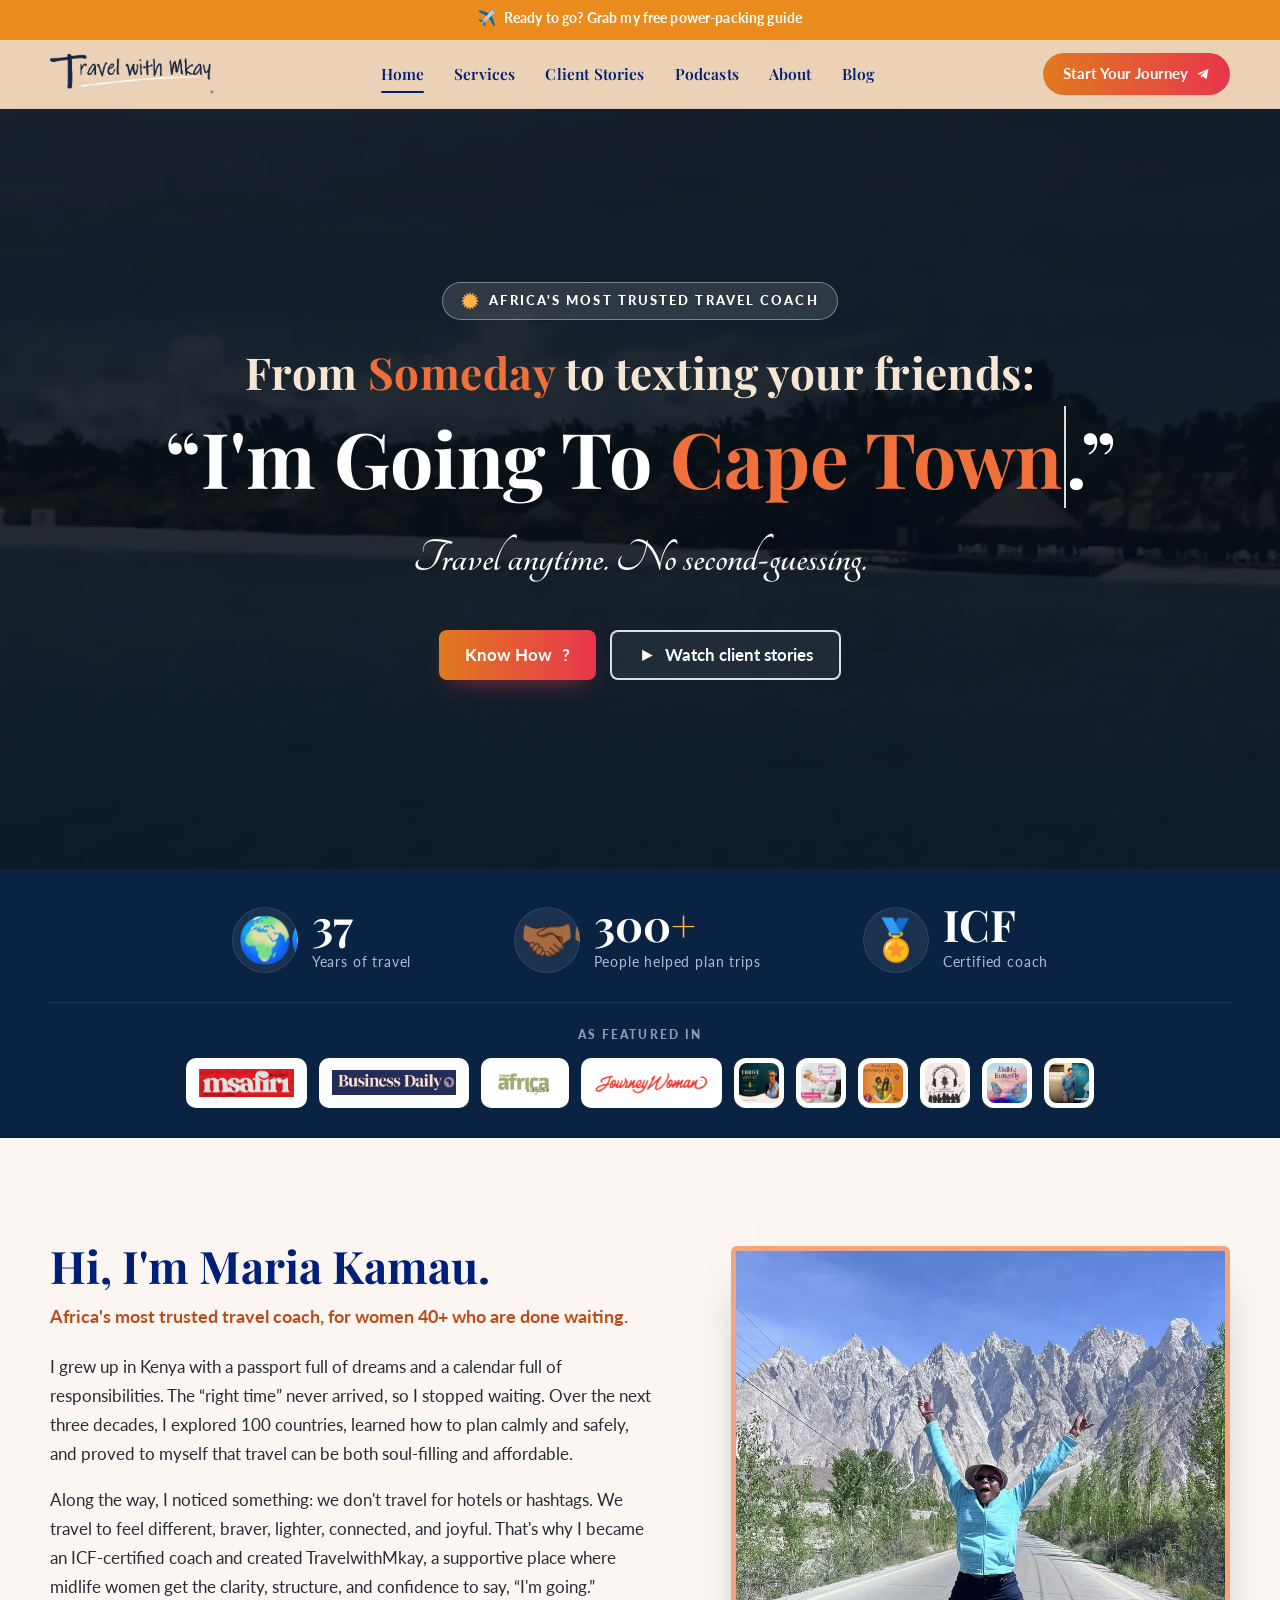
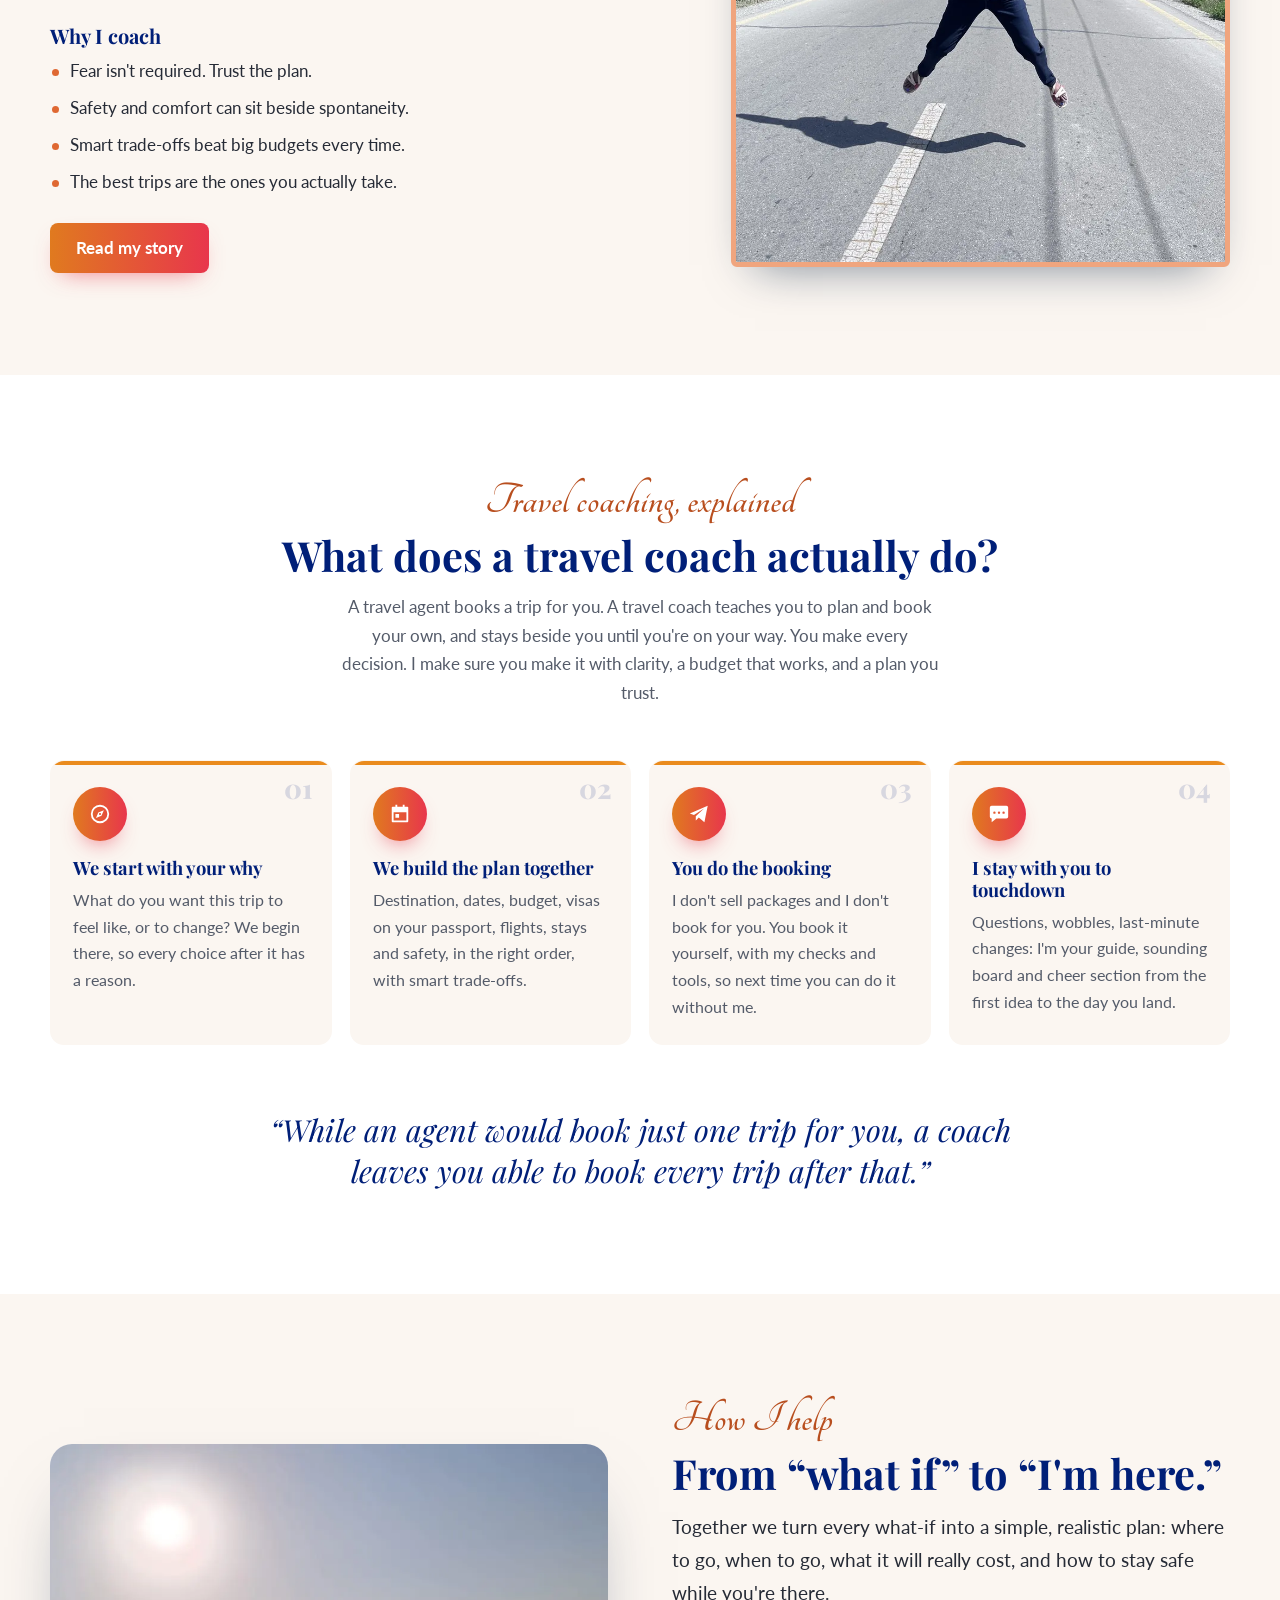
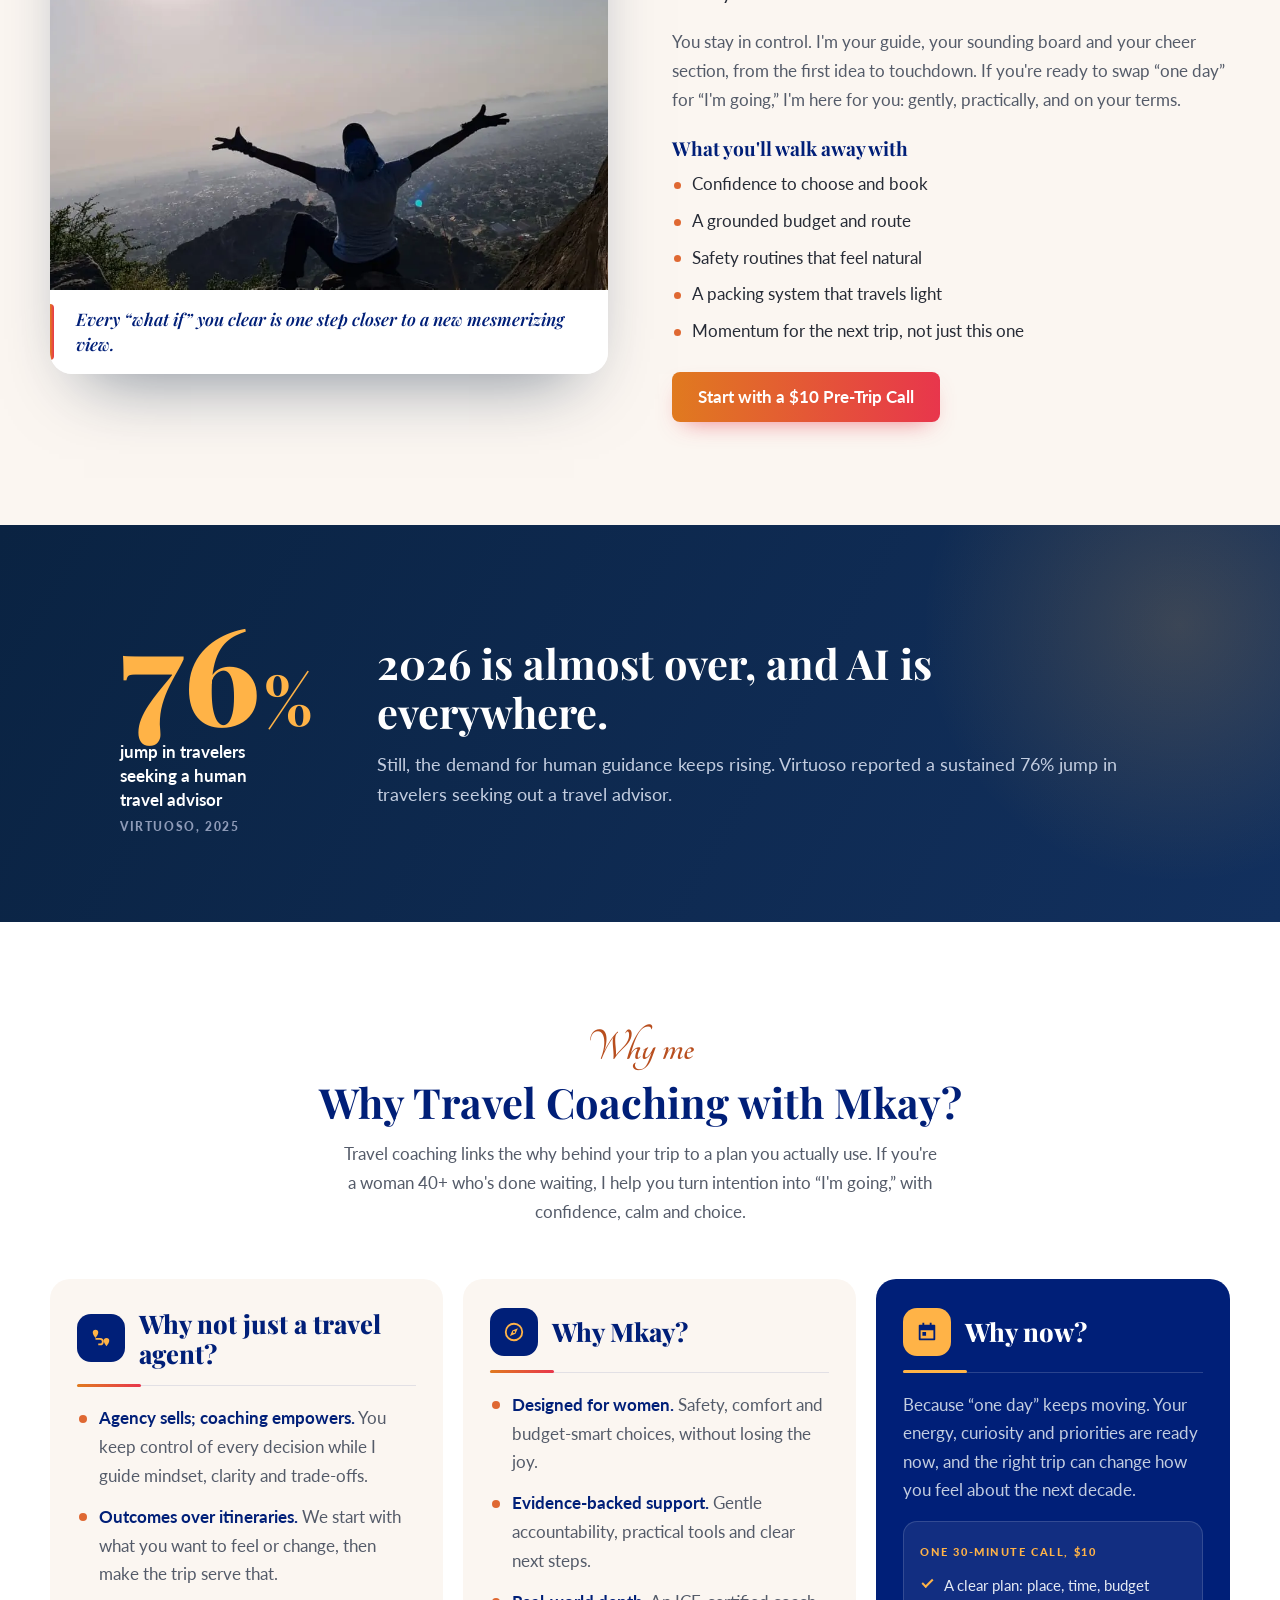
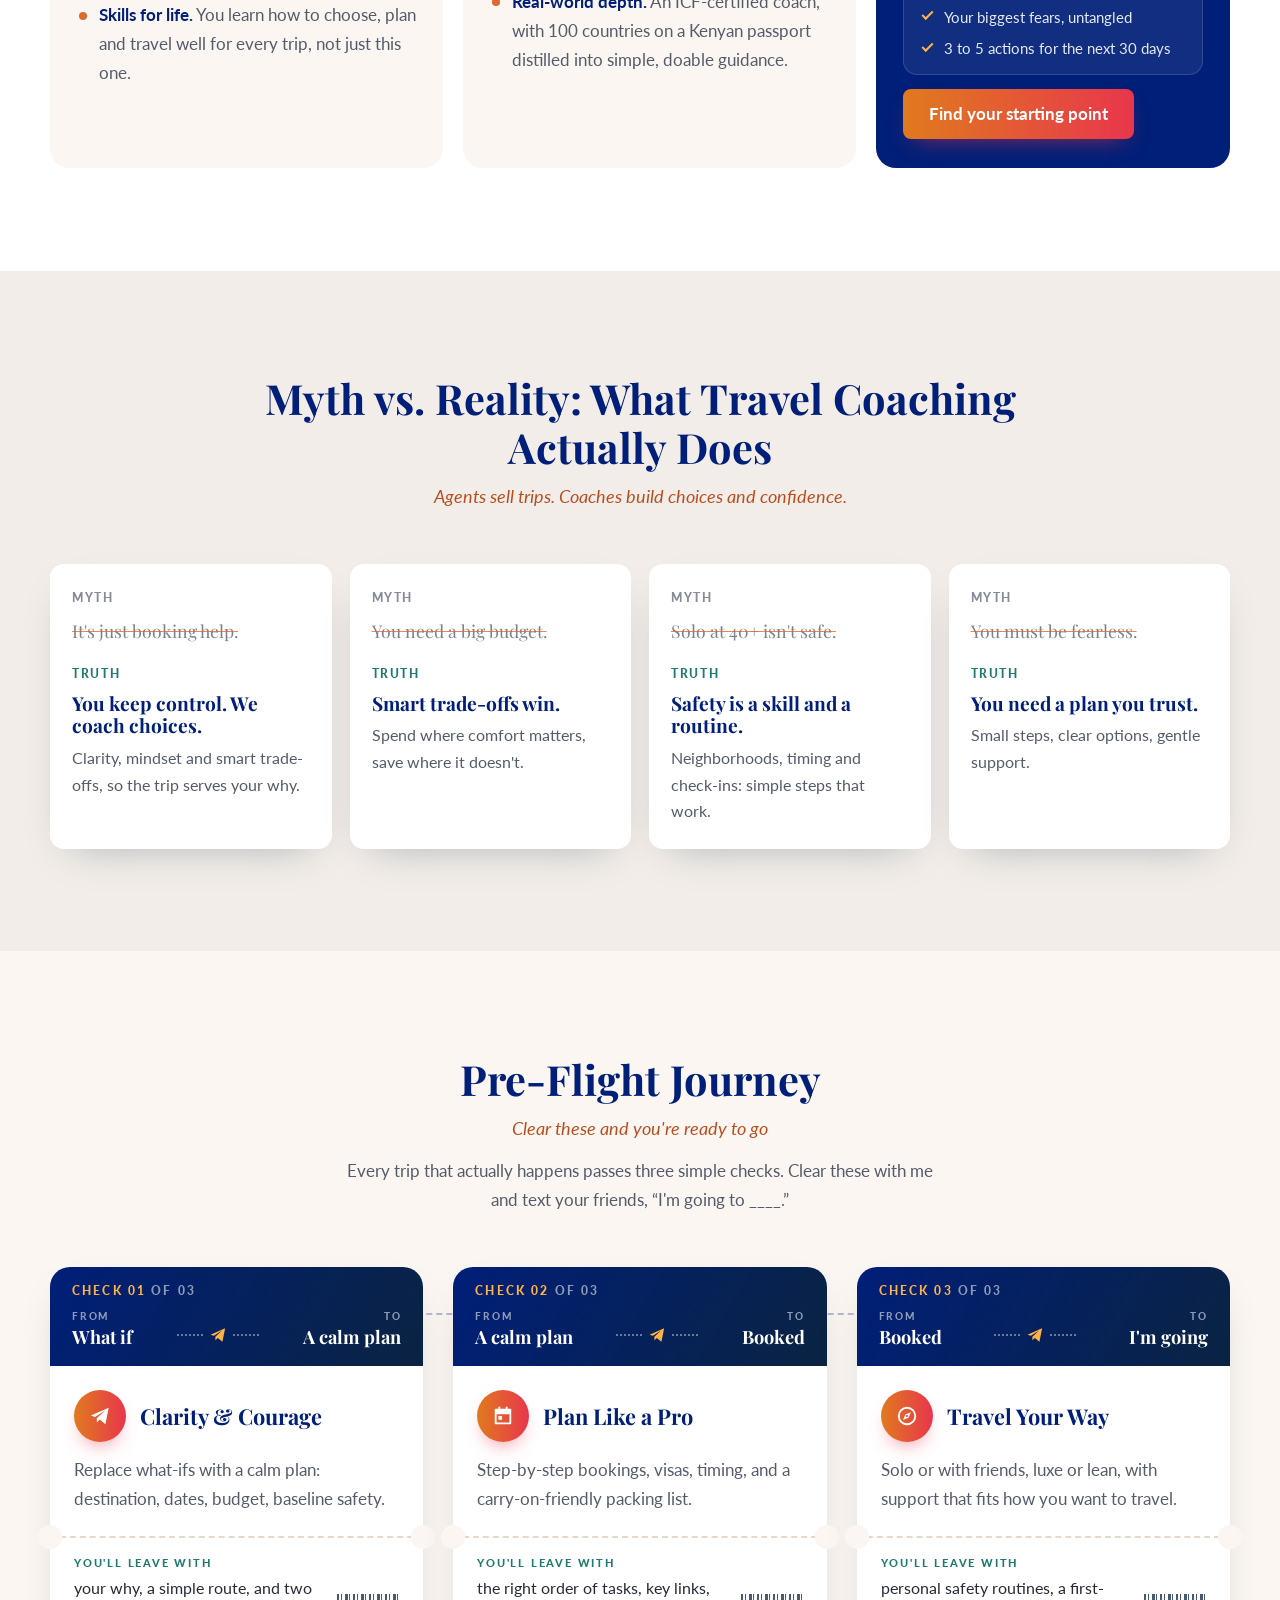
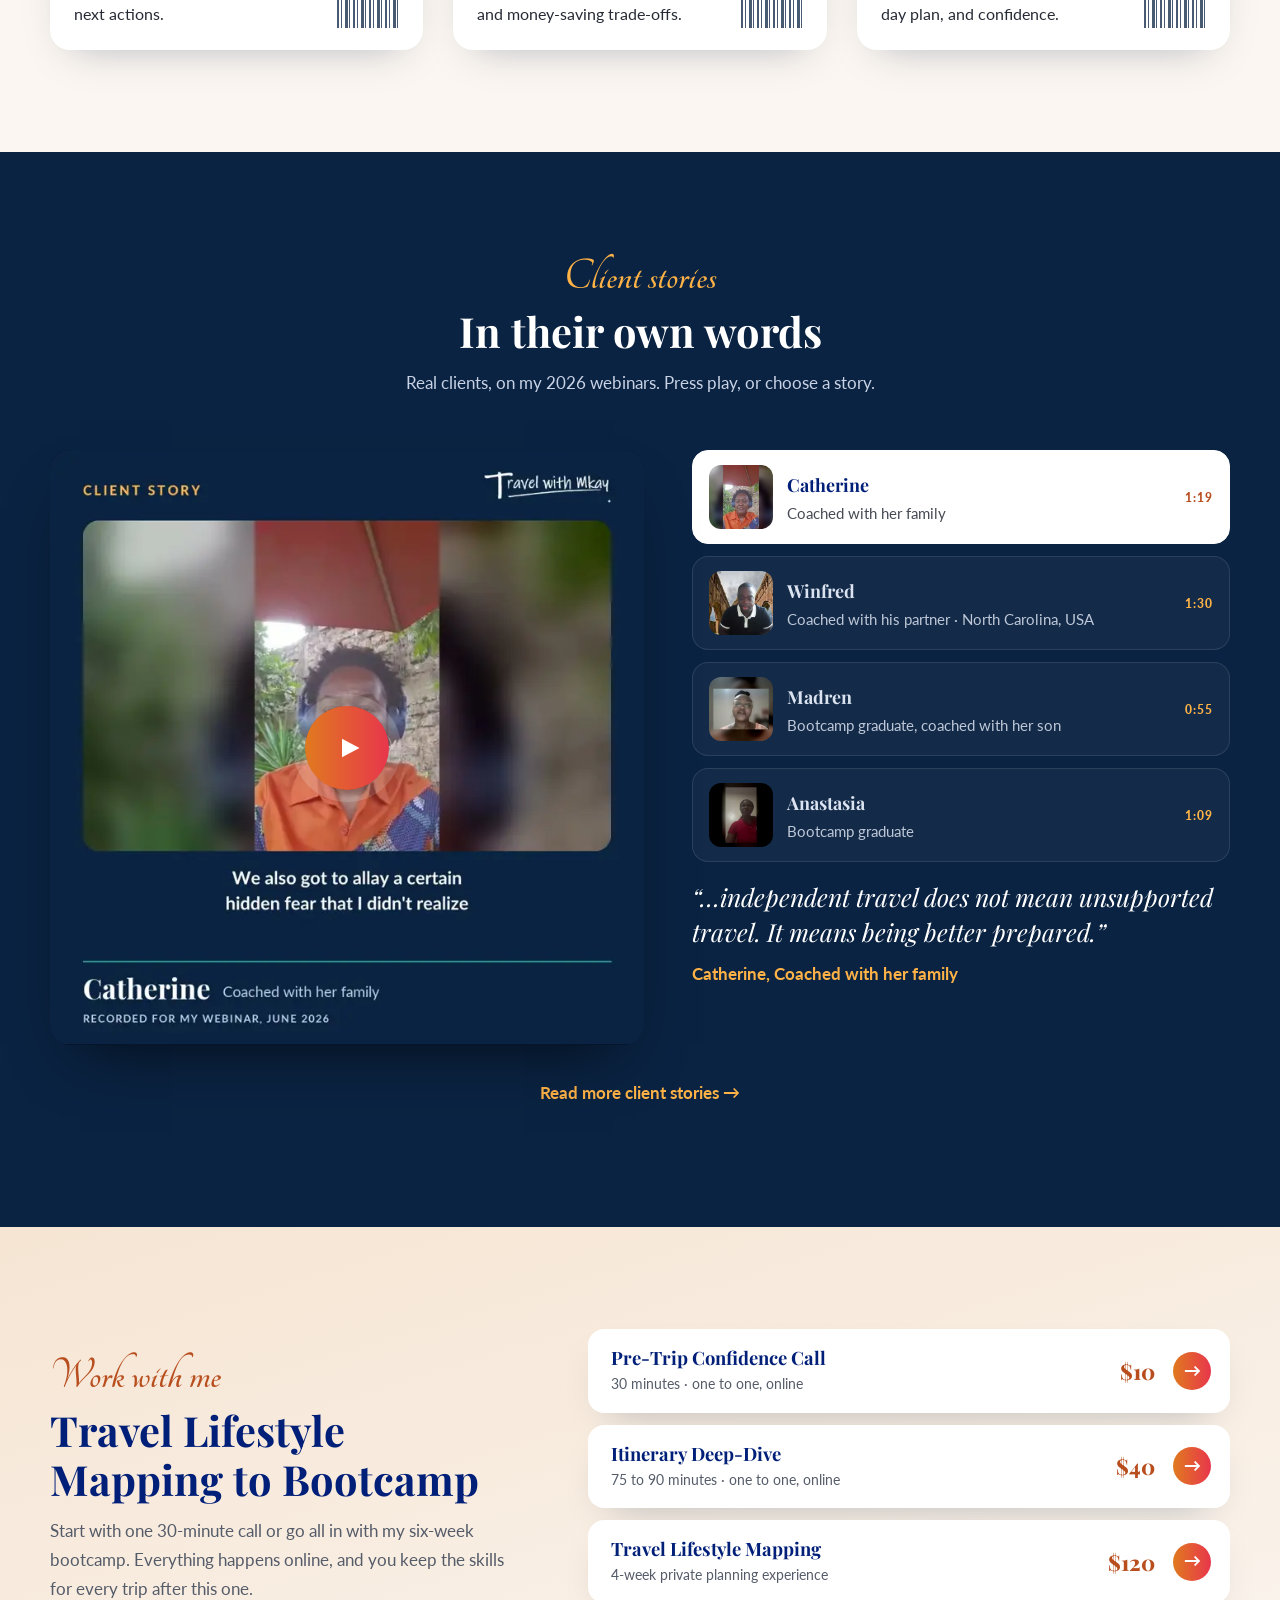
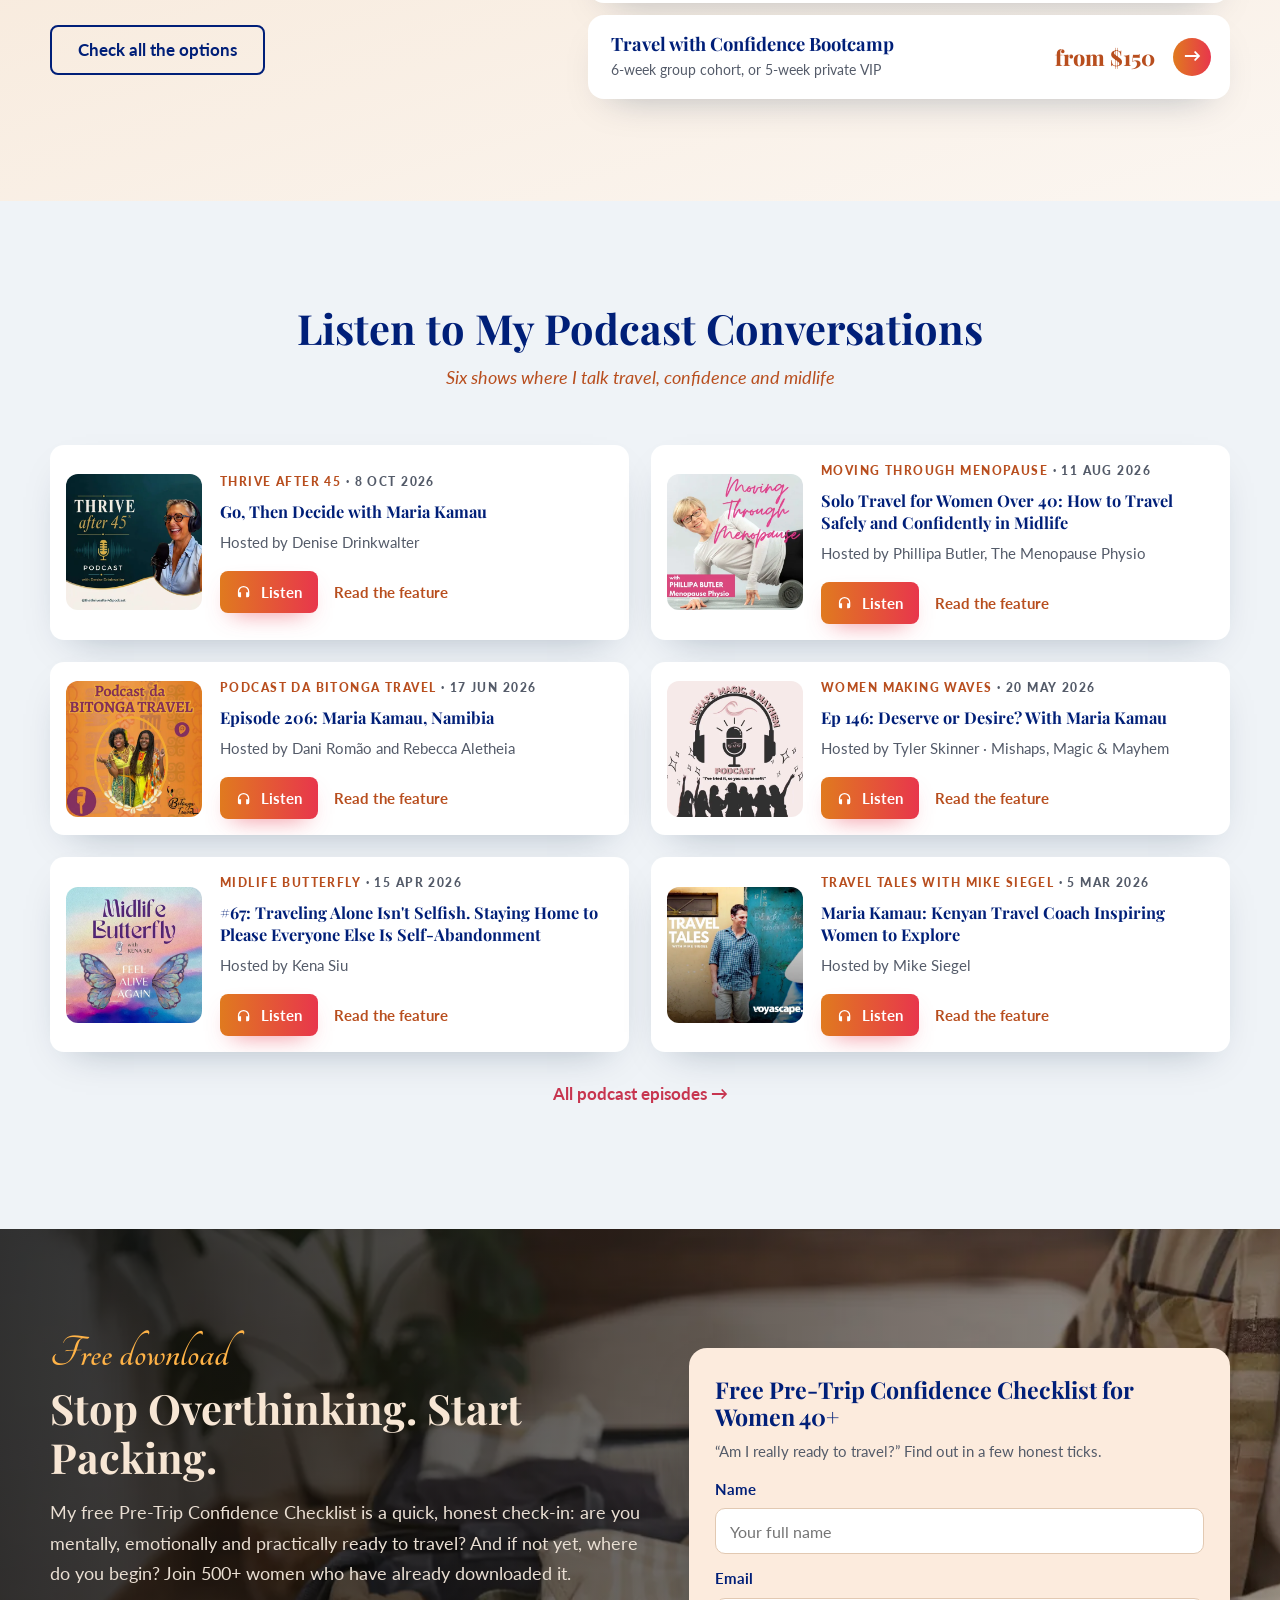
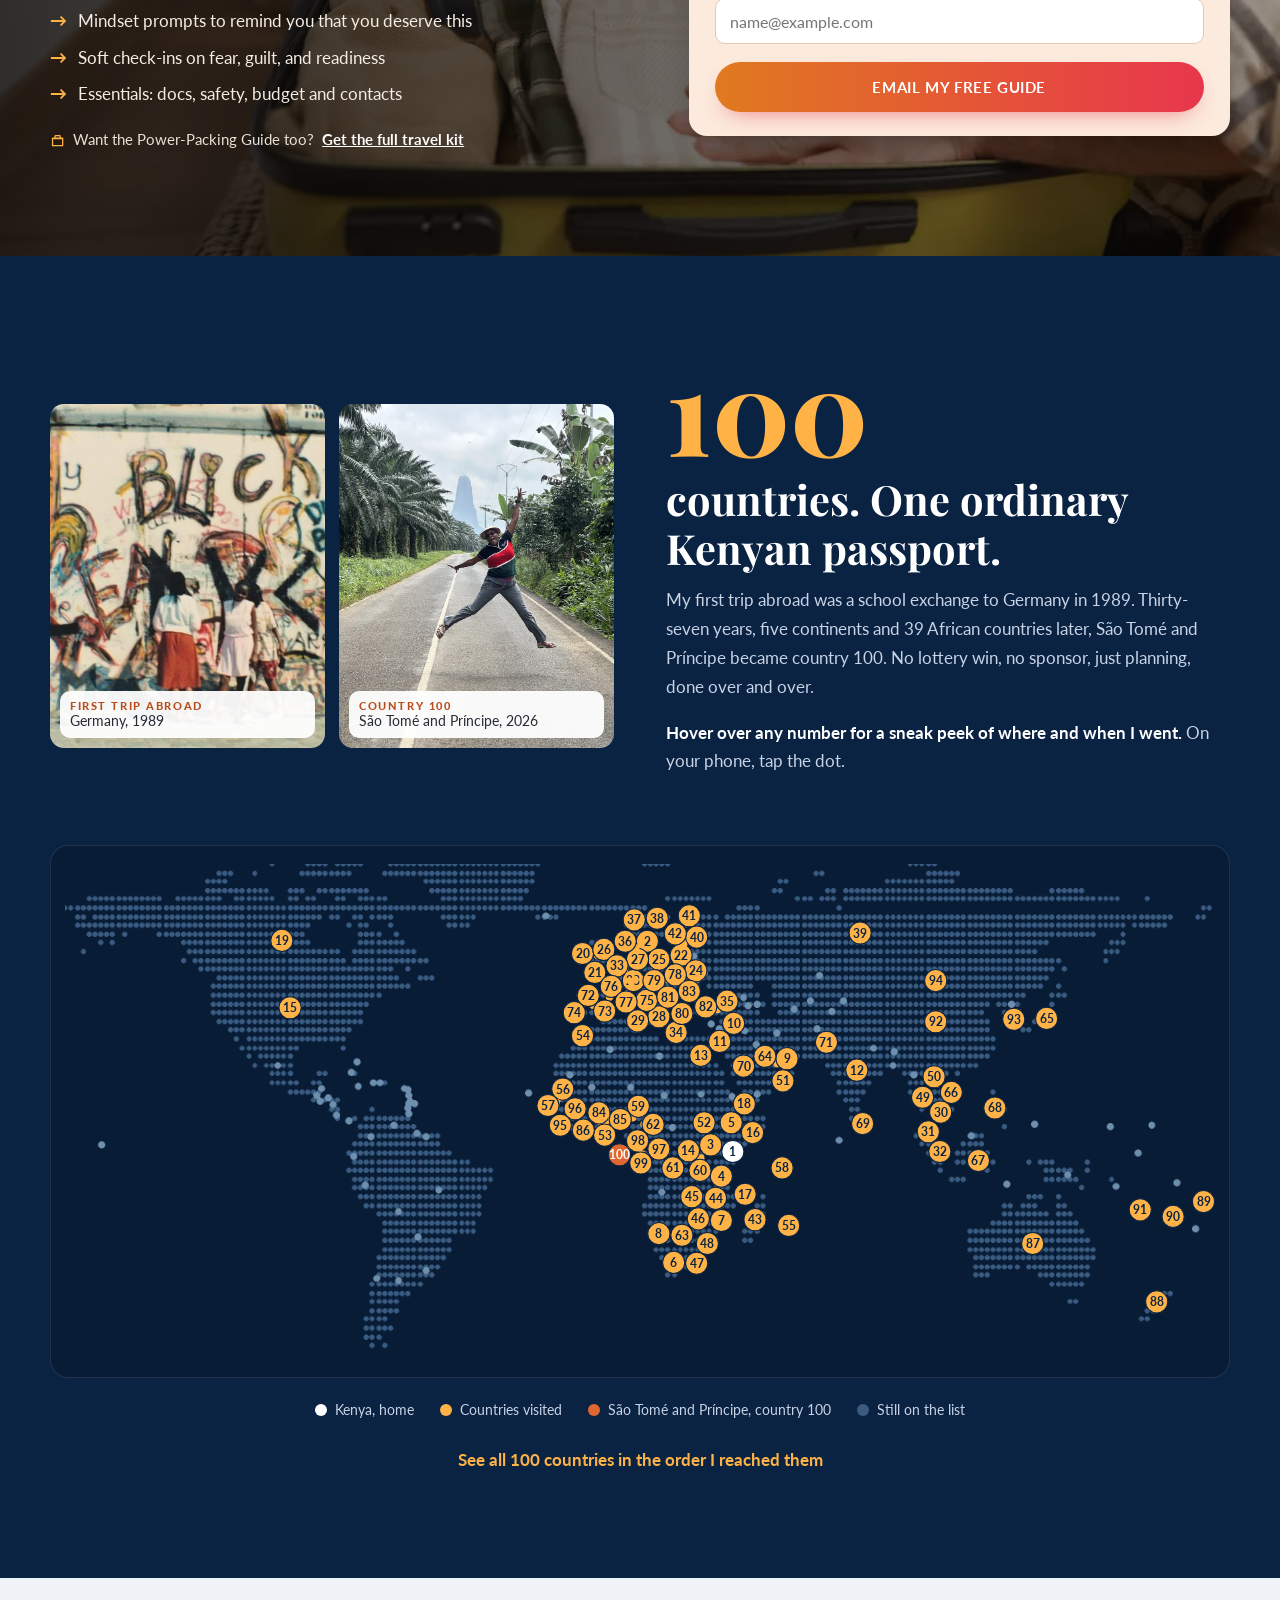
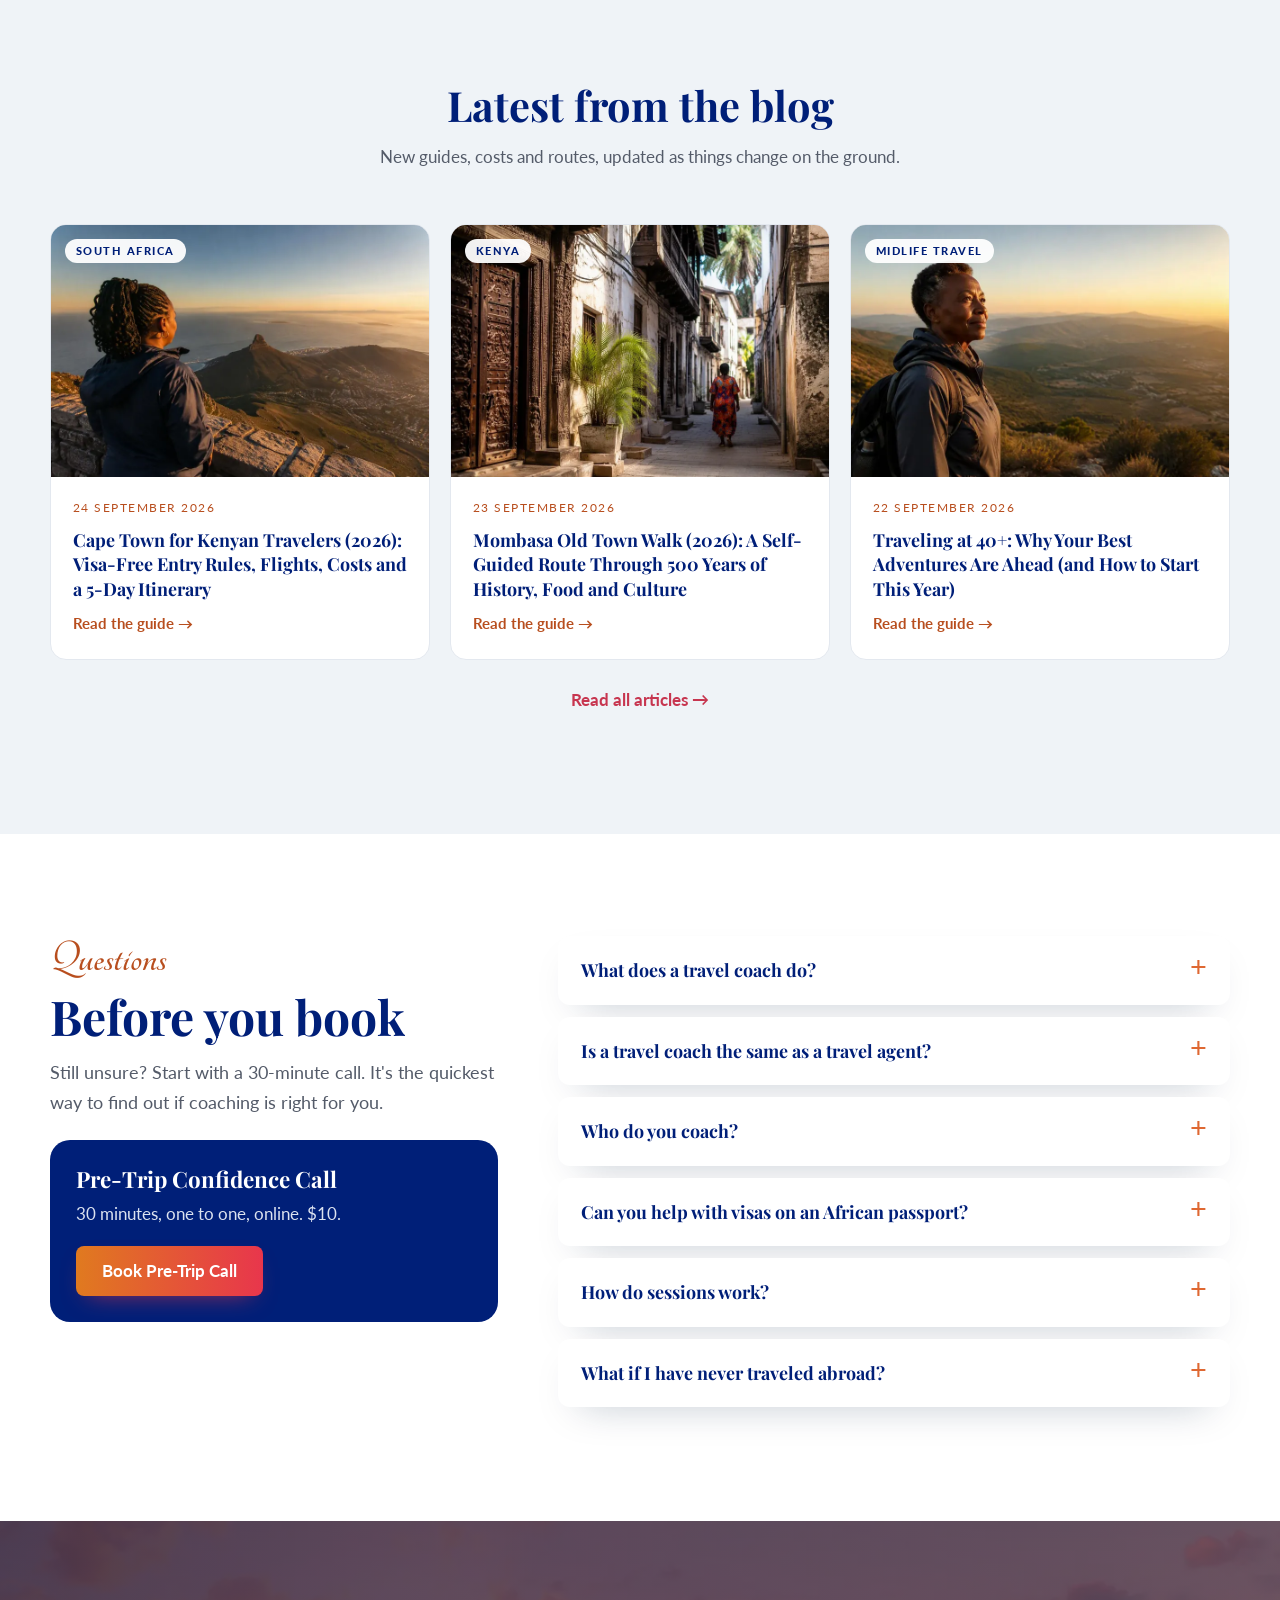
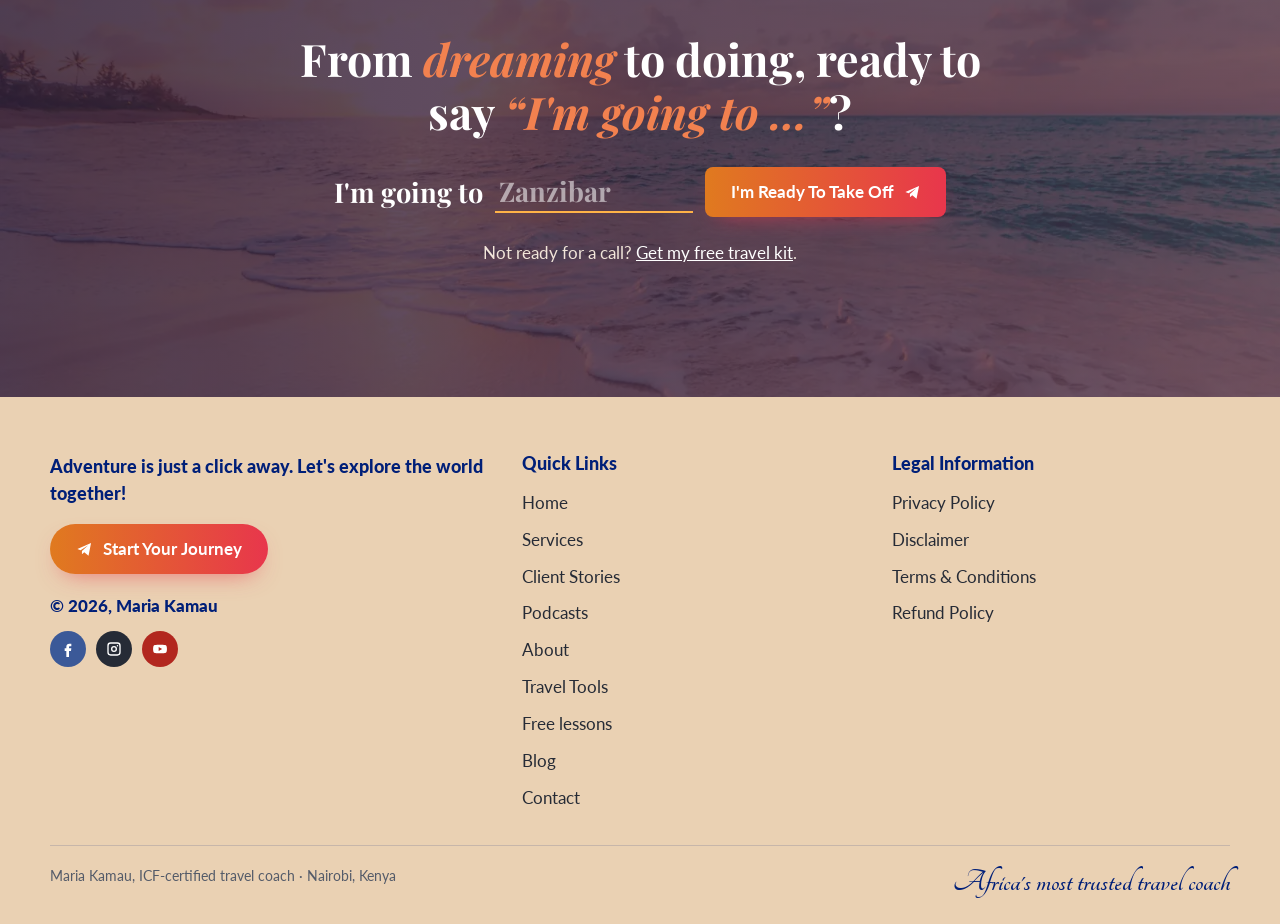
==== index.html @ 22fd536a "Redesign v7: certification medal, all featured logos on show moving one by one, airplane emoji back," ====
<!doctype html>
<html lang="en">
<head>
<meta charset="utf-8">
<meta name="viewport" content="width=device-width, initial-scale=1">
<title>Travel with Mkay | Maria Kamau, Africa's Most Trusted Travel Coach</title>
<meta name="description" content="Maria Kamau has traveled to 100 countries and is an ICF-certified travel coach in Nairobi. From someday to &quot;I'm going&quot;: plan and book your own trips with confidence.">
<meta name="robots" content="noindex, nofollow">
<meta property="og:title" content="Travel with Mkay | Maria Kamau, Africa's Most Trusted Travel Coach">
<meta property="og:description" content="Maria Kamau has traveled to 100 countries and is an ICF-certified travel coach in Nairobi. From someday to &quot;I'm going&quot;: plan and book your own trips with confidence.">
<meta property="og:image" content="https://harryroguecoachteams-cmd.github.io/travelwithmkay-redesign/assets/img/maria-pakistan.webp">
<meta name="theme-color" content="#EAD1B3">
<link rel="icon" href="assets/img/favicon-32x32.png" sizes="32x32">
<link rel="icon" href="assets/img/favicon-192x192.png" sizes="192x192">
<link rel="apple-touch-icon" href="assets/img/favicon-180x180.png">
<link rel="preconnect" href="https://fonts.googleapis.com">
<link rel="preconnect" href="https://fonts.gstatic.com" crossorigin>
<link href="https://fonts.googleapis.com/css2?family=Lato:wght@400;700;900&amp;family=Playfair+Display:ital,wght@0,400..800;1,400..700&amp;family=Tangerine:wght@700&amp;display=swap" rel="stylesheet">
<link rel="stylesheet" href="assets/css/site.css">
<script>document.documentElement.classList.add('js')</script>
<script type="application/ld+json">{"@context": "https://schema.org", "@graph": [{"@type": "Person", "@id": "https://travelwithmkay.co.ke/#maria", "name": "Maria Kamau", "alternateName": "Mkay", "jobTitle": "Travel Coach", "url": "https://travelwithmkay.co.ke/about-us/", "image": "https://harryroguecoachteams-cmd.github.io/travelwithmkay-redesign/assets/img/maria-portrait.webp", "nationality": {"@type": "Country", "name": "Kenya"}, "homeLocation": {"@type": "City", "name": "Nairobi"}, "hasCredential": {"@type": "EducationalOccupationalCredential", "credentialCategory": "certification", "name": "ICF-certified coach", "recognizedBy": {"@type": "Organization", "name": "International Coaching Federation"}}, "knowsAbout": ["Travel planning", "Visas for African passport holders", "Budget travel", "Solo travel for women over 40", "Travel safety", "Africa travel"], "sameAs": ["https://www.instagram.com/Travelwithmkay", "https://www.facebook.com/TravelwithMkay/", "https://www.youtube.com/@travelwithmkay"]}, {"@type": "ProfessionalService", "@id": "https://travelwithmkay.co.ke/#business", "name": "Travel with Mkay", "url": "https://travelwithmkay.co.ke/", "logo": "https://harryroguecoachteams-cmd.github.io/travelwithmkay-redesign/assets/img/logo.png", "founder": {"@id": "https://travelwithmkay.co.ke/#maria"}, "areaServed": "Africa", "address": {"@type": "PostalAddress", "addressLocality": "Nairobi", "addressCountry": "KE"}, "makesOffer": [{"@type": "Offer", "name": "Pre-Trip Confidence Call", "price": "10", "priceCurrency": "USD", "url": "https://travelwithmkay.co.ke/pay-for-coaching-call/?call=confidence"}, {"@type": "Offer", "name": "Itinerary Deep-Dive", "price": "40", "priceCurrency": "USD", "url": "https://travelwithmkay.co.ke/pay-for-coaching-call/?call=itinerary"}, {"@type": "Offer", "name": "Travel Lifestyle Mapping", "price": "120", "priceCurrency": "USD", "url": "https://travelwithmkay.co.ke/pay-for-coaching-call/?call=lifestyle"}, {"@type": "Offer", "name": "Travel with Confidence Bootcamp", "url": "https://travelwithmkay.co.ke/bootcamp-funnel/"}]}, {"@type": "FAQPage", "mainEntity": [{"@type": "Question", "name": "What does a travel coach do?", "acceptedAnswer": {"@type": "Answer", "text": "A travel coach helps you plan and book your own trips with confidence. Together we work through your destination, dates, budget, visas, flights and safety, but you make the decisions and you do the booking. The goal is that you can plan the next trip without me."}}, {"@type": "Question", "name": "Is a travel coach the same as a travel agent?", "acceptedAnswer": {"@type": "Answer", "text": "No. A travel agent books a trip for you, usually from packages. I don't book anything and I don't sell packages. I teach you how to do it, with the same tools and checks I have used across 100 countries."}}, {"@type": "Question", "name": "Who do you coach?", "acceptedAnswer": {"@type": "Answer", "text": "Mostly African women over 40 who are done waiting to travel. I also coach families, couples and experienced travelers who want a better system. Clients join from Kenya and the diaspora, including the US."}}, {"@type": "Question", "name": "Can you help with visas on an African passport?", "acceptedAnswer": {"@type": "Answer", "text": "Yes. Visa rules are one of the most common reasons trips stall. I show you how to check current rules from official sources, which countries are visa-free or e-visa for your passport, and how to prepare a strong application. Nobody can honestly guarantee a visa decision, and I won't pretend to."}}, {"@type": "Question", "name": "How do sessions work?", "acceptedAnswer": {"@type": "Answer", "text": "Everything happens online. Choose a call or the bootcamp, pay securely by card or M-Pesa, then pick a time on my calendar. After a call you get a short written summary and a list of resources."}}, {"@type": "Question", "name": "What if I have never traveled abroad?", "acceptedAnswer": {"@type": "Answer", "text": "That's exactly where many of my clients start. My own first trip abroad was a school exchange in 1989. We begin with what you want to feel, choose an easy first destination, and build your confidence one step at a time."}}]}, {"@type": "WebSite", "url": "https://travelwithmkay.co.ke/", "name": "Travel with Mkay", "publisher": {"@id": "https://travelwithmkay.co.ke/#maria"}}]}</script>
</head>
<body>
<svg width="0" height="0" style="position:absolute" aria-hidden="true">
  <symbol id="i-plane" viewBox="0 0 24 24"><path d="M2 11.5 21.5 3l-3.6 18-6.1-5.1-3.3 3.1v-4.6l9-8.4-11 7.1z"/></symbol>
  <symbol id="i-play" viewBox="0 0 24 24"><path d="M6 4l15 8-15 8z"/></symbol>
  <symbol id="i-star" viewBox="0 0 100 100"><polygon points="50.0,0.0 56.6,16.7 69.1,3.8 68.9,21.7 85.4,14.6 78.3,31.1 96.2,30.9 83.3,43.4 100.0,50.0 83.3,56.6 96.2,69.1 78.3,68.9 85.4,85.4 68.9,78.3 69.1,96.2 56.6,83.3 50.0,100.0 43.4,83.3 30.9,96.2 31.1,78.3 14.6,85.4 21.7,68.9 3.8,69.1 16.7,56.6 0.0,50.0 16.7,43.4 3.8,30.9 21.7,31.1 14.6,14.6 31.1,21.7 30.9,3.8 43.4,16.7"/></symbol>
  <symbol id="i-chat" viewBox="0 0 24 24"><path d="M4 3h16a2 2 0 0 1 2 2v10a2 2 0 0 1-2 2H9l-5 4v-4H4a2 2 0 0 1-2-2V5a2 2 0 0 1 2-2zm3 6.2a1.3 1.3 0 1 0 0 2.6 1.3 1.3 0 0 0 0-2.6zm5 0a1.3 1.3 0 1 0 0 2.6 1.3 1.3 0 0 0 0-2.6zm5 0a1.3 1.3 0 1 0 0 2.6 1.3 1.3 0 0 0 0-2.6z"/></symbol>
  <symbol id="i-calendar" viewBox="0 0 24 24"><path d="M7 2h2v2h6V2h2v2h3a1 1 0 0 1 1 1v15a1 1 0 0 1-1 1H4a1 1 0 0 1-1-1V5a1 1 0 0 1 1-1h3zm-2 8v9h14v-9zm2 2h4v4H7z"/></symbol>
  <symbol id="i-compass" viewBox="0 0 24 24"><path d="M12 2a10 10 0 1 1 0 20 10 10 0 0 1 0-20zm0 2a8 8 0 1 0 0 16 8 8 0 0 0 0-16zm4.2 3.8-2.6 6-6 2.6 2.6-6zm-4.2 3a1.2 1.2 0 1 0 0 2.4 1.2 1.2 0 0 0 0-2.4z"/></symbol>
  <symbol id="i-headphones" viewBox="0 0 24 24"><path d="M12 3a9 9 0 0 0-9 9v6a3 3 0 0 0 3 3h2v-8H5v-1a7 7 0 0 1 14 0v1h-3v8h2a3 3 0 0 0 3-3v-6a9 9 0 0 0-9-9z"/></symbol>
  <symbol id="i-list" viewBox="0 0 24 24"><path d="M4 5h2v2H4zm4 0h12v2H8zM4 11h2v2H4zm4 0h12v2H8zm-4 6h2v2H4zm4 0h12v2H8z"/></symbol>
  <symbol id="i-bag" viewBox="0 0 24 24"><path d="M9 3h6a2 2 0 0 1 2 2v2h3a1 1 0 0 1 1 1v12a1 1 0 0 1-1 1H4a1 1 0 0 1-1-1V8a1 1 0 0 1 1-1h3V5a2 2 0 0 1 2-2zm0 4h6V5H9zm-4 3v9h14v-9z"/></symbol>
  <symbol id="i-flight" viewBox="0 0 24 24"><path d="M21 15.5v-2l-8-5V3.5a1.5 1.5 0 0 0-3 0V8.5l-8 5v2l8-2.5V18l-2 1.5V21l3.5-1 3.5 1v-1.5L13 18v-5z"/></symbol>
  <symbol id="i-sim" viewBox="0 0 24 24"><path d="M7 2h7l5 5v13a2 2 0 0 1-2 2H7a2 2 0 0 1-2-2V4a2 2 0 0 1 2-2zm1 9v7h8v-7zm2 2h4v3h-4z"/></symbol>
  <symbol id="i-bed" viewBox="0 0 24 24"><path d="M3 6h2v7h6V8h7a3 3 0 0 1 3 3v8h-2v-3H5v3H3zm5 1a2.5 2.5 0 1 1 0 5 2.5 2.5 0 0 1 0-5z"/></symbol>
  <symbol id="i-ticket" viewBox="0 0 24 24"><path d="M3 6h18v4a2 2 0 0 0 0 4v4H3v-4a2 2 0 0 0 0-4zm10 2v2h2V8zm0 4v2h2v-2zm0 4v2h2v-2z"/></symbol>
  <symbol id="i-shield" viewBox="0 0 24 24"><path d="M12 2 4 5v6c0 5 3.4 9.7 8 11 4.6-1.3 8-6 8-11V5zm-1.2 14.2L7 12.4l1.4-1.4 2.4 2.4 4.8-4.8 1.4 1.4z"/></symbol>
  <symbol id="i-route" viewBox="0 0 24 24"><path d="M6 3a3 3 0 0 1 3 3c0 2.2-3 6-3 6S3 8.2 3 6a3 3 0 0 1 3-3zm12 9a3 3 0 0 1 3 3c0 2.2-3 6-3 6s-3-3.8-3-6a3 3 0 0 1 3-3zM6 14h5a2 2 0 0 1 0 4H9v2h2a4 4 0 0 0 0-8H6z"/></symbol>
  <symbol id="i-car" viewBox="0 0 24 24"><path d="M5 11l1.5-4.5A2 2 0 0 1 8.4 5h7.2a2 2 0 0 1 1.9 1.5L19 11a2 2 0 0 1 2 2v5h-2v2h-3v-2H8v2H5v-2H3v-5a2 2 0 0 1 2-2zm2.2 0h9.6l-1-3H8.2zM7 13.5a1.5 1.5 0 1 0 0 3 1.5 1.5 0 0 0 0-3zm10 0a1.5 1.5 0 1 0 0 3 1.5 1.5 0 0 0 0-3z"/></symbol>
  <symbol id="i-fb" viewBox="0 0 24 24"><path d="M14 8h3V4h-3c-2.8 0-4.5 1.8-4.5 4.6V11H7v4h2.5v9h4v-9h3l.5-4h-3.5V9c0-.6.4-1 1-1z"/></symbol>
  <symbol id="i-ig" viewBox="0 0 24 24"><path d="M7 2h10a5 5 0 0 1 5 5v10a5 5 0 0 1-5 5H7a5 5 0 0 1-5-5V7a5 5 0 0 1 5-5zm0 2a3 3 0 0 0-3 3v10a3 3 0 0 0 3 3h10a3 3 0 0 0 3-3V7a3 3 0 0 0-3-3zm5 3.5a4.5 4.5 0 1 1 0 9 4.5 4.5 0 0 1 0-9zm0 2a2.5 2.5 0 1 0 0 5 2.5 2.5 0 0 0 0-5zm5.2-3.4a1.1 1.1 0 1 1 0 2.2 1.1 1.1 0 0 1 0-2.2z"/></symbol>
  <symbol id="i-yt" viewBox="0 0 24 24"><path d="M22 8.2a3 3 0 0 0-2.1-2.1C18 5.6 12 5.6 12 5.6s-6 0-7.9.5A3 3 0 0 0 2 8.2 31 31 0 0 0 1.6 12 31 31 0 0 0 2 15.8a3 3 0 0 0 2.1 2.1c1.9.5 7.9.5 7.9.5s6 0 7.9-.5a3 3 0 0 0 2.1-2.1c.3-1.3.4-2.5.4-3.8s-.1-2.5-.4-3.8zM10 15V9l5.2 3z"/></symbol>
</svg>
<a class="skip" href="#main">Skip to content</a>
<div class="topbar"><a href="https://travelwithmkay.co.ke/travel-kit/"><img class="tb-emoji" src="assets/img/emoji/airplane-still.png" width="20" height="20" alt=""> Ready to go? Grab my free power-packing guide</a></div>
<header class="site-header">
  <div class="wrap">
    <a class="logo" href="index.html"><img src="assets/img/logo.png" width="897" height="219" alt="Travel with Mkay"></a>
    <button class="menu-toggle" aria-expanded="false" aria-controls="site-nav" aria-label="Menu"><span></span><span></span><span></span></button>
    <nav class="nav" id="site-nav" aria-label="Main">
      <a href="index.html" aria-current="page">Home</a>
      <a href="coaching.html">Services</a>
      <a href="stories.html">Client Stories</a>
      <a href="podcasts.html">Podcasts</a>
      <a href="about.html">About</a>
      <a href="https://travelwithmkay.co.ke/blogs/">Blog</a>
      <a class="btn btn-grad btn-pill nav-cta" href="coaching.html#options">Start Your Journey <svg class="icon i-plane" aria-hidden="true"><use href="#i-plane"/></svg></a>
    </nav>
  </div>
</header>
<main id="main">
<section class="hero" style="background-image:url(assets/img/hero-poster.webp)">
  <video autoplay muted loop playsinline preload="auto" poster="assets/img/hero-poster.webp" aria-hidden="true"><source src="assets/video/hero.mp4" type="video/mp4"></video>
  <div class="wrap">
    <span class="badge-trust"><svg class="icon i-star" aria-hidden="true"><use href="#i-star"/></svg> Africa's most trusted travel coach</span>
    <h1>
      <span class="l1">From <span class="accent">Someday</span> to texting your friends:</span>
      <span class="l2">“I'm Going To <span class="typed" data-words="Zanzibar|Cape Town|Marrakesh|Paris|Mauritius|Japan|Dubai">Zanzibar</span>.”</span>
    </h1>
    <p class="tagline">Travel anytime. No second-guessing.</p>
    <div class="hero-actions">
      <a class="btn btn-grad" href="#what-a-coach-does">Know How <b aria-hidden="true">?</b></a>
      <a class="btn btn-light" href="#stories"><svg class="icon i-play" aria-hidden="true"><use href="#i-play"/></svg> Watch client stories</a>
    </div>
  </div>
</section>

<section class="cred" aria-label="At a glance">
  <div class="wrap">
    <div class="stats">
      <div class="stat"><span class="emo-s" aria-hidden="true" style="--n:81;--d:4455ms;--loops:1;background-image:url(assets/img/emoji/globe-africa-strip.webp)"></span><div><b>37</b><span>Years of travel</span></div></div>
      <div class="stat"><span class="emo-s" aria-hidden="true" style="--n:36;--d:2340ms;--loops:2;background-image:url(assets/img/emoji/handshake-strip.webp)"></span><div><b>300<em>+</em></b><span>People helped plan trips</span></div></div>
      <div class="stat"><span class="emo-s" aria-hidden="true" style="--n:50;--d:3000ms;--loops:1;background-image:url(assets/img/emoji/medal-strip.webp)"></span><div><b>ICF</b><span>Certified coach</span></div></div>
    </div>
    <div class="press"><span>As featured in</span>
      <div class="logos" style="--n:10"><div class="lg"><a href="https://travelwithmkay.co.ke/as-seen-in/" aria-label="Kenya Airways Msafiri" style="--i:0"><img src="assets/img/press/msafiri.png" alt="Kenya Airways Msafiri" loading="lazy"></a><a href="https://www.businessdailyafrica.com/bd/lifestyle/travel/four-globetrotters-travels-to-10-plus-countries-this-year-4859604" aria-label="Business Daily" style="--i:1"><img src="assets/img/press/business-daily.png" alt="Business Daily" loading="lazy"></a><a href="https://travelwithmkay.co.ke/as-seen-in/" aria-label="Travel Africa Magazine" style="--i:2"><img src="assets/img/press/travel-africa.png" alt="Travel Africa Magazine" loading="lazy"></a><a href="https://travelwithmkay.co.ke/as-seen-in/" aria-label="JourneyWoman" style="--i:3"><img src="assets/img/press/journeywoman.png" alt="JourneyWoman" loading="lazy"></a></div><div class="lg lg-pod"><a class="pod" href="https://travelwithmkay.co.ke/travel-podcasts/thrive-after-45-podcast-maria-kamau/" aria-label="Thrive After 45 podcast" style="--i:4"><img src="assets/img/podcasts/thrive-after-45.webp" alt="Thrive After 45" loading="lazy"></a><a class="pod" href="https://travelwithmkay.co.ke/travel-podcasts/moving-through-menopause-podcast-maria-kamau/" aria-label="Moving Through Menopause podcast" style="--i:5"><img src="assets/img/podcasts/moving-through-menopause.webp" alt="Moving Through Menopause" loading="lazy"></a><a class="pod" href="https://travelwithmkay.co.ke/travel-podcasts/bitonga-travel-podcast-maria-kamau/" aria-label="Podcast da Bitonga Travel podcast" style="--i:6"><img src="assets/img/podcasts/bitonga-travel.webp" alt="Podcast da Bitonga Travel" loading="lazy"></a><a class="pod" href="https://travelwithmkay.co.ke/women-making-waves-podcast-maria-kamau/" aria-label="Women Making Waves podcast" style="--i:7"><img src="assets/img/podcasts/women-making-waves.webp" alt="Women Making Waves" loading="lazy"></a><a class="pod" href="https://travelwithmkay.co.ke/midlife-butterfly-podcast-maria-kamau/" aria-label="Midlife Butterfly podcast" style="--i:8"><img src="assets/img/podcasts/midlife-butterfly.webp" alt="Midlife Butterfly" loading="lazy"></a><a class="pod" href="https://travelwithmkay.co.ke/travel-tales-podcast/" aria-label="Travel Tales with Mike Siegel podcast" style="--i:9"><img src="assets/img/podcasts/travel-tales.webp" alt="Travel Tales with Mike Siegel" loading="lazy"></a></div></div>
    </div>
  </div>
</section>

<section class="section bg-cream2" aria-labelledby="intro-title">
  <div class="wrap intro">
    <div>
      <h2 id="intro-title">Hi, I'm Maria Kamau.</h2>
      <p class="sub">Africa's most trusted travel coach, for women 40+ who are done waiting.</p>
      <p>I grew up in Kenya with a passport full of dreams and a calendar full of responsibilities. The “right time” never arrived, so I stopped waiting. Over the next three decades, I explored 100 countries, learned how to plan calmly and safely, and proved to myself that travel can be both soul-filling and affordable.</p>
      <p>Along the way, I noticed something: we don't travel for hotels or hashtags. We travel to feel different, braver, lighter, connected, and joyful. That's why I became an ICF-certified coach and created TravelwithMkay, a supportive place where midlife women get the clarity, structure, and confidence to say, “I'm going.”</p>
      <h3 class="why-coach">Why I coach</h3>
      <ul class="ticks">
        <li>Fear isn't required. Trust the plan.</li>
        <li>Safety and comfort can sit beside spontaneity.</li>
        <li>Smart trade-offs beat big budgets every time.</li>
        <li>The best trips are the ones you actually take.</li>
      </ul>
      <a class="btn btn-grad" style="margin-top:18px" href="about.html">Read my story</a>
    </div>
    <div class="frame"><img src="assets/img/maria-pakistan.webp" width="900" height="1125" alt="Maria Kamau jumping for joy on a mountain road in northern Pakistan"></div>
  </div>
</section>

<section class="section bg-white" id="what-a-coach-does" aria-labelledby="job-title">
  <div class="wrap">
    <div class="head"><span class="kicker">Travel coaching, explained</span><h2 id="job-title">What does a travel coach actually do?</h2>
      <p class="lead">A travel agent books a trip for you. A travel coach teaches you to plan and book your own, and stays beside you until you're on your way. You make every decision. I make sure you make it with clarity, a budget that works, and a plan you trust.</p></div>
    <div class="jobs"><article class="job"><span class="n">01</span><div class="jicon"><svg class="icon i-compass" aria-hidden="true"><use href="#i-compass"/></svg></div><h3>We start with your why</h3><p>What do you want this trip to feel like, or to change? We begin there, so every choice after it has a reason.</p></article><article class="job"><span class="n">02</span><div class="jicon"><svg class="icon i-calendar" aria-hidden="true"><use href="#i-calendar"/></svg></div><h3>We build the plan together</h3><p>Destination, dates, budget, visas on your passport, flights, stays and safety, in the right order, with smart trade-offs.</p></article><article class="job"><span class="n">03</span><div class="jicon"><svg class="icon i-plane" aria-hidden="true"><use href="#i-plane"/></svg></div><h3>You do the booking</h3><p>I don't sell packages and I don't book for you. You book it yourself, with my checks and tools, so next time you can do it without me.</p></article><article class="job"><span class="n">04</span><div class="jicon"><svg class="icon i-chat" aria-hidden="true"><use href="#i-chat"/></svg></div><h3>I stay with you to touchdown</h3><p>Questions, wobbles, last-minute changes: I'm your guide, sounding board and cheer section from the first idea to the day you land.</p></article></div>
    <div class="quote-band">
      <blockquote>“While an agent would book just one trip for you, a coach leaves you able to book every trip after that.”</blockquote>
    </div>
  </div>
</section>

<section class="section bg-cream2" id="how-i-help" aria-labelledby="help-title">
  <div class="wrap help">
    <figure class="help-photo"><img src="assets/img/view-im-going.webp" width="1600" height="747" loading="lazy" alt="A traveler with arms flung wide on a rocky summit, a whole city spread out below in the morning haze">
      <figcaption>Every “what if” you clear is one step closer to a new mesmerizing view.</figcaption></figure>
    <div>
      <span class="kicker">How I help</span>
      <h2 id="help-title">From “what if” to “I'm here.”</h2>
      <p class="lead">Together we turn every what-if into a simple, realistic plan: where to go, when to go, what it will really cost, and how to stay safe while you're there.</p>
      <p>You stay in control. I'm your guide, your sounding board and your cheer section, from the first idea to touchdown. If you're ready to swap “one day” for “I'm going,” I'm here for you: gently, practically, and on your terms.</p>
      <h3>What you'll walk away with</h3>
      <ul class="ticks"><li>Confidence to choose and book</li><li>A grounded budget and route</li><li>Safety routines that feel natural</li><li>A packing system that travels light</li><li>Momentum for the next trip, not just this one</li></ul>
      <a class="btn btn-grad" href="https://travelwithmkay.co.ke/pay-for-coaching-call/?call=confidence">Start with a $10 Pre-Trip Call</a>
    </div>
  </div>
</section>

<section class="ai-band" aria-labelledby="ai-title">
  <div class="wrap">
    <div class="ai-num"><b>76<em>%</em></b><span>jump in travelers seeking a human travel advisor</span><small>Virtuoso, 2025</small></div>
    <div>
      <h2 id="ai-title">2026 is almost over, and AI is everywhere.</h2>
      <p>Still, the demand for human guidance keeps rising. Virtuoso reported a sustained 76% jump in travelers seeking out a travel advisor.</p>
    </div>
  </div>
</section>

<section class="section bg-white" id="why-mkay" aria-labelledby="why-title">
  <div class="wrap">
    <div class="head"><span class="kicker">Why me</span><h2 id="why-title">Why Travel Coaching with Mkay?</h2>
      <p class="lead">Travel coaching links the why behind your trip to a plan you actually use. If you're a woman 40+ who's done waiting, I help you turn intention into “I'm going,” with confidence, calm and choice.</p></div>
    <div class="why"><article class="why-card"><div class="why-h"><span class="why-ic"><svg class="icon i-route" aria-hidden="true"><use href="#i-route"/></svg></span><h3>Why not just a travel agent?</h3></div><ul><li><b>Agency sells; coaching empowers.</b> You keep control of every decision while I guide mindset, clarity and trade-offs.</li><li><b>Outcomes over itineraries.</b> We start with what you want to feel or change, then make the trip serve that.</li><li><b>Skills for life.</b> You learn how to choose, plan and travel well for every trip, not just this one.</li></ul></article><article class="why-card"><div class="why-h"><span class="why-ic"><svg class="icon i-compass" aria-hidden="true"><use href="#i-compass"/></svg></span><h3>Why Mkay?</h3></div><ul><li><b>Designed for women.</b> Safety, comfort and budget-smart choices, without losing the joy.</li><li><b>Evidence-backed support.</b> Gentle accountability, practical tools and clear next steps.</li><li><b>Real-world depth.</b> An ICF-certified coach, with 100 countries on a Kenyan passport distilled into simple, doable guidance.</li></ul></article>
      <article class="why-card why-now"><div class="why-h"><span class="why-ic"><svg class="icon i-calendar" aria-hidden="true"><use href="#i-calendar"/></svg></span><h3>Why now?</h3></div>
        <div class="why-now-body"><p>Because “one day” keeps moving. Your energy, curiosity and priorities are ready now, and the right trip can change how you feel about the next decade.</p>
          <div class="why-now-call"><span class="lbl">One 30-minute call, $10</span><ul><li>A clear plan: place, time, budget</li><li>Your biggest fears, untangled</li><li>3 to 5 actions for the next 30 days</li></ul></div></div>
        <a class="btn btn-grad" href="#options">Find your starting point</a></article>
    </div>
  </div>
</section>

<section class="section" aria-labelledby="myth-title">
  <div class="wrap">
    <div class="head">
      <h2 id="myth-title">Myth vs. Reality: What Travel Coaching Actually Does</h2>
      <p class="sub">Agents sell trips. Coaches build choices and confidence.</p>
    </div>
    <div class="myths">
      <article class="myth"><span class="k m">Myth</span><span class="mtext">It's just booking help.</span><span class="k t">Truth</span><h3>You keep control. We coach choices.</h3><p>Clarity, mindset and smart trade-offs, so the trip serves your why.</p></article>
      <article class="myth"><span class="k m">Myth</span><span class="mtext">You need a big budget.</span><span class="k t">Truth</span><h3>Smart trade-offs win.</h3><p>Spend where comfort matters, save where it doesn't.</p></article>
      <article class="myth"><span class="k m">Myth</span><span class="mtext">Solo at 40+ isn't safe.</span><span class="k t">Truth</span><h3>Safety is a skill and a routine.</h3><p>Neighborhoods, timing and check-ins: simple steps that work.</p></article>
      <article class="myth"><span class="k m">Myth</span><span class="mtext">You must be fearless.</span><span class="k t">Truth</span><h3>You need a plan you trust.</h3><p>Small steps, clear options, gentle support.</p></article>
    </div>
    <p class="swipe-hint" aria-hidden="true">Swipe for more →</p>
  </div>
</section>

<section class="section journey-sec" id="journey" aria-labelledby="journey-title">
  <div class="wrap">
    <div class="head">
      <h2 id="journey-title">Pre-Flight Journey</h2>
      <p class="sub">Clear these and you're ready to go</p>
      <p class="lead">Every trip that actually happens passes three simple checks. Clear these with me and text your friends, “I'm going to ____.”</p>
    </div>
    <ol class="passes">
      <li class="pass">
        <div class="pass-top"><span class="gate">Check 01<small> of 03</small></span><span class="route"><span><small>From</small>What if</span><i aria-hidden="true"><svg class="icon i-plane" aria-hidden="true"><use href="#i-plane"/></svg></i><span><small>To</small>A calm plan</span></span></div>
        <div class="pass-body"><div class="pass-ic"><svg class="icon i-plane" aria-hidden="true"><use href="#i-plane"/></svg></div><h3>Clarity &amp; Courage</h3><p>Replace what-ifs with a calm plan: destination, dates, budget, baseline safety.</p></div>
        <div class="pass-stub"><span class="lbl">You'll leave with</span><p>your why, a simple route, and two next actions.</p><span class="barcode" aria-hidden="true"></span></div>
      </li>
      <li class="pass">
        <div class="pass-top"><span class="gate">Check 02<small> of 03</small></span><span class="route"><span><small>From</small>A calm plan</span><i aria-hidden="true"><svg class="icon i-plane" aria-hidden="true"><use href="#i-plane"/></svg></i><span><small>To</small>Booked</span></span></div>
        <div class="pass-body"><div class="pass-ic"><svg class="icon i-calendar" aria-hidden="true"><use href="#i-calendar"/></svg></div><h3>Plan Like a Pro</h3><p>Step-by-step bookings, visas, timing, and a carry-on-friendly packing list.</p></div>
        <div class="pass-stub"><span class="lbl">You'll leave with</span><p>the right order of tasks, key links, and money-saving trade-offs.</p><span class="barcode" aria-hidden="true"></span></div>
      </li>
      <li class="pass">
        <div class="pass-top"><span class="gate">Check 03<small> of 03</small></span><span class="route"><span><small>From</small>Booked</span><i aria-hidden="true"><svg class="icon i-plane" aria-hidden="true"><use href="#i-plane"/></svg></i><span><small>To</small>I'm going</span></span></div>
        <div class="pass-body"><div class="pass-ic"><svg class="icon i-compass" aria-hidden="true"><use href="#i-compass"/></svg></div><h3>Travel Your Way</h3><p>Solo or with friends, luxe or lean, with support that fits how you want to travel.</p></div>
        <div class="pass-stub"><span class="lbl">You'll leave with</span><p>personal safety routines, a first-day plan, and confidence.</p><span class="barcode" aria-hidden="true"></span></div>
      </li>
    </ol>
  </div>
</section>

<section class="section bg-midnight" id="stories" aria-labelledby="th-title">
  <div class="wrap">
    <div class="head"><span class="kicker">Client stories</span><h2 id="th-title">In their own words</h2><p class="lead">Real clients, on my 2026 webinars. Press play, or choose a story.</p></div>
    <div class="theater">
      <div>
        <div class="stage"><video preload="none" playsinline poster="assets/video/catherine-poster.webp" src="assets/video/catherine.mp4"><track kind="captions" src="assets/video/catherine.vtt" srclang="en" label="English"></video>
          <button class="play-big" type="button" aria-label="Play Catherine's story"><span><svg class="icon i-play" aria-hidden="true"><use href="#i-play"/></svg></span></button></div>
      </div>
      <div>
        <ul class="reel">
        <li><button type="button" aria-current="true" data-src="assets/video/catherine.mp4" data-poster="assets/video/catherine-poster.webp" data-vtt="assets/video/catherine.vtt" data-quote="“…independent travel does not mean unsupported travel. It means being better prepared.”" data-who="Catherine, Coached with her family">
          <img src="assets/img/v3/face-catherine.jpg" alt="" width="64" height="64" loading="lazy"><span><b>Catherine</b><span class="q">Coached with her family</span></span><span class="d">1:19</span></button></li>
        <li><button type="button" aria-current="false" data-src="assets/video/winfred.mp4" data-poster="assets/video/winfred-poster.webp" data-vtt="assets/video/winfred.vtt" data-quote="“We have been traveling all our lives. What are you talking about, travel coaching? … I wasn't disappointed at all.”" data-who="Winfred, Coached with his partner · North Carolina, USA">
          <img src="assets/img/v3/face-winfred.jpg" alt="" width="64" height="64" loading="lazy"><span><b>Winfred</b><span class="q">Coached with his partner · North Carolina, USA</span></span><span class="d">1:30</span></button></li>
        <li><button type="button" aria-current="false" data-src="assets/video/madren.mp4" data-poster="assets/video/madren-poster.webp" data-vtt="assets/video/madren.vtt" data-quote="“I thought it was $25, but Maria challenged… we found that traveling on a Kenyan passport to Vietnam is a bit more complex.”" data-who="Madren, Bootcamp graduate, coached with her son">
          <img src="assets/img/v3/face-madren.jpg" alt="" width="64" height="64" loading="lazy"><span><b>Madren</b><span class="q">Bootcamp graduate, coached with her son</span></span><span class="d">0:55</span></button></li>
        <li><button type="button" aria-current="false" data-src="assets/video/anastasia.mp4" data-poster="assets/video/anastasia-poster.webp" data-vtt="assets/video/anastasia.vtt" data-quote="“Within the first three sessions before we traveled, the whole idea of traveling had changed.”" data-who="Anastasia, Bootcamp graduate">
          <img src="assets/img/v3/face-anastasia.jpg" alt="" width="64" height="64" loading="lazy"><span><b>Anastasia</b><span class="q">Bootcamp graduate</span></span><span class="d">1:09</span></button></li>
        </ul>
        <div class="now" aria-live="polite"><blockquote>“…independent travel does not mean unsupported travel. It means being better prepared.”</blockquote><cite>Catherine, Coached with her family</cite></div>
      </div>
    </div>
    <p class="center" style="margin-top:34px"><a class="link-arrow light" href="stories.html">Read more client stories →</a></p>
  </div>
</section>

<section class="section bg-sand" id="options" aria-labelledby="work-title">
  <div class="wrap wwm">
    <div>
      <span class="kicker">Work with me</span>
      <h2 id="work-title">Travel Lifestyle Mapping to Bootcamp</h2>
      <p class="lead">Start with one 30-minute call or go all in with my six-week bootcamp. Everything happens online, and you keep the skills for every trip after this one.</p>
      <a class="btn btn-ghost" href="coaching.html#options">Check all the options</a>
    </div>
    <div class="opts"><a class="opt" href="coaching.html#pre-trip-call"><span class="o-name">Pre-Trip Confidence Call</span><span class="o-meta">30 minutes · one to one, online</span><span class="o-price">$10</span><span class="o-go" aria-hidden="true">→</span></a><a class="opt" href="coaching.html#itinerary-deep-dive"><span class="o-name">Itinerary Deep-Dive</span><span class="o-meta">75 to 90 minutes · one to one, online</span><span class="o-price">$40</span><span class="o-go" aria-hidden="true">→</span></a><a class="opt" href="coaching.html#lifestyle-mapping"><span class="o-name">Travel Lifestyle Mapping</span><span class="o-meta">4-week private planning experience</span><span class="o-price">$120</span><span class="o-go" aria-hidden="true">→</span></a><a class="opt" href="coaching.html#bootcamp"><span class="o-name">Travel with Confidence Bootcamp</span><span class="o-meta">6-week group cohort, or 5-week private VIP</span><span class="o-price">from $150</span><span class="o-go" aria-hidden="true">→</span></a></div>
  </div>
</section>

<section class="section bg-mist" aria-labelledby="pod-title">
  <div class="wrap">
    <div class="head">
      <h2 id="pod-title">Listen to My Podcast Conversations</h2>
      <p class="sub">Six shows where I talk travel, confidence and midlife</p>
    </div>
    <div class="pgrid rows">
      <article class="pcard row">
        <a class="cover" href="https://podcasts.apple.com/us/podcast/go-then-decide-with-maria-kamau/id1803452335?i=1000793858882" aria-label="Listen to Thrive After 45"><img src="assets/img/podcasts/thrive-after-45.webp" width="480" height="480" loading="lazy" alt="Thrive After 45 podcast cover"></a>
        <div class="pbody">
          <span class="show">Thrive After 45<span class="pdate"><span class="pdot"> · </span>8 Oct 2026</span></span>
          <h3>Go, Then Decide with Maria Kamau</h3>
          <p class="host">Hosted by Denise Drinkwalter</p>
          
          <div class="links"><a class="btn btn-grad" href="https://podcasts.apple.com/us/podcast/go-then-decide-with-maria-kamau/id1803452335?i=1000793858882"><svg class="icon i-headphones" aria-hidden="true"><use href="#i-headphones"/></svg> Listen</a><a class="more" href="https://travelwithmkay.co.ke/travel-podcasts/thrive-after-45-podcast-maria-kamau/">Read the feature</a></div>
        </div>
      </article>
      <article class="pcard row">
        <a class="cover" href="https://podcasts.apple.com/us/podcast/solo-travel-for-women-over-40-how-to-travel-safely/id1517220584?i=1000782708860" aria-label="Listen to Moving Through Menopause"><img src="assets/img/podcasts/moving-through-menopause.webp" width="480" height="480" loading="lazy" alt="Moving Through Menopause podcast cover"></a>
        <div class="pbody">
          <span class="show">Moving Through Menopause<span class="pdate"><span class="pdot"> · </span>11 Aug 2026</span></span>
          <h3>Solo Travel for Women Over 40: How to Travel Safely and Confidently in Midlife</h3>
          <p class="host">Hosted by Phillipa Butler, The Menopause Physio</p>
          
          <div class="links"><a class="btn btn-grad" href="https://podcasts.apple.com/us/podcast/solo-travel-for-women-over-40-how-to-travel-safely/id1517220584?i=1000782708860"><svg class="icon i-headphones" aria-hidden="true"><use href="#i-headphones"/></svg> Listen</a><a class="more" href="https://travelwithmkay.co.ke/travel-podcasts/moving-through-menopause-podcast-maria-kamau/">Read the feature</a></div>
        </div>
      </article>
      <article class="pcard row">
        <a class="cover" href="https://podcasts.apple.com/us/podcast/epis%C3%B3dio-206-maria-kamau-namibia/id1513859118?i=1000773121825" aria-label="Listen to Podcast da Bitonga Travel"><img src="assets/img/podcasts/bitonga-travel.webp" width="480" height="480" loading="lazy" alt="Podcast da Bitonga Travel podcast cover"></a>
        <div class="pbody">
          <span class="show">Podcast da Bitonga Travel<span class="pdate"><span class="pdot"> · </span>17 Jun 2026</span></span>
          <h3>Episode 206: Maria Kamau, Namibia</h3>
          <p class="host">Hosted by Dani Romão and Rebecca Aletheia</p>
          
          <div class="links"><a class="btn btn-grad" href="https://podcasts.apple.com/us/podcast/epis%C3%B3dio-206-maria-kamau-namibia/id1513859118?i=1000773121825"><svg class="icon i-headphones" aria-hidden="true"><use href="#i-headphones"/></svg> Listen</a><a class="more" href="https://travelwithmkay.co.ke/travel-podcasts/bitonga-travel-podcast-maria-kamau/">Read the feature</a></div>
        </div>
      </article>
      <article class="pcard row">
        <a class="cover" href="https://podcasts.apple.com/us/podcast/ep-146-deserve-or-desire-with-maria-kamau/id1613478056?i=1000768763411" aria-label="Listen to Women Making Waves"><img src="assets/img/podcasts/women-making-waves.webp" width="480" height="480" loading="lazy" alt="Women Making Waves podcast cover"></a>
        <div class="pbody">
          <span class="show">Women Making Waves<span class="pdate"><span class="pdot"> · </span>20 May 2026</span></span>
          <h3>Ep 146: Deserve or Desire? With Maria Kamau</h3>
          <p class="host">Hosted by Tyler Skinner · Mishaps, Magic & Mayhem</p>
          
          <div class="links"><a class="btn btn-grad" href="https://podcasts.apple.com/us/podcast/ep-146-deserve-or-desire-with-maria-kamau/id1613478056?i=1000768763411"><svg class="icon i-headphones" aria-hidden="true"><use href="#i-headphones"/></svg> Listen</a><a class="more" href="https://travelwithmkay.co.ke/women-making-waves-podcast-maria-kamau/">Read the feature</a></div>
        </div>
      </article>
      <article class="pcard row">
        <a class="cover" href="https://podcasts.apple.com/us/podcast/67-traveling-alone-isnt-selfish-staying-home-to-please/id1779780392?i=1000761424385" aria-label="Listen to Midlife Butterfly"><img src="assets/img/podcasts/midlife-butterfly.webp" width="480" height="480" loading="lazy" alt="Midlife Butterfly podcast cover"></a>
        <div class="pbody">
          <span class="show">Midlife Butterfly<span class="pdate"><span class="pdot"> · </span>15 Apr 2026</span></span>
          <h3>#67: Traveling Alone Isn't Selfish. Staying Home to Please Everyone Else Is Self-Abandonment</h3>
          <p class="host">Hosted by Kena Siu</p>
          
          <div class="links"><a class="btn btn-grad" href="https://podcasts.apple.com/us/podcast/67-traveling-alone-isnt-selfish-staying-home-to-please/id1779780392?i=1000761424385"><svg class="icon i-headphones" aria-hidden="true"><use href="#i-headphones"/></svg> Listen</a><a class="more" href="https://travelwithmkay.co.ke/midlife-butterfly-podcast-maria-kamau/">Read the feature</a></div>
        </div>
      </article>
      <article class="pcard row">
        <a class="cover" href="https://podcasts.apple.com/us/podcast/maria-kamau-kenyan-travel-coach-inspiring-women-to-explore/id439665754?i=1000753172354" aria-label="Listen to Travel Tales with Mike Siegel"><img src="assets/img/podcasts/travel-tales.webp" width="480" height="480" loading="lazy" alt="Travel Tales with Mike Siegel podcast cover"></a>
        <div class="pbody">
          <span class="show">Travel Tales with Mike Siegel<span class="pdate"><span class="pdot"> · </span>5 Mar 2026</span></span>
          <h3>Maria Kamau: Kenyan Travel Coach Inspiring Women to Explore</h3>
          <p class="host">Hosted by Mike Siegel</p>
          
          <div class="links"><a class="btn btn-grad" href="https://podcasts.apple.com/us/podcast/maria-kamau-kenyan-travel-coach-inspiring-women-to-explore/id439665754?i=1000753172354"><svg class="icon i-headphones" aria-hidden="true"><use href="#i-headphones"/></svg> Listen</a><a class="more" href="https://travelwithmkay.co.ke/travel-tales-podcast/">Read the feature</a></div>
        </div>
      </article>
    </div>
    <p class="center" style="margin-top:28px"><a class="link-arrow" href="podcasts.html">All podcast episodes →</a></p>
  </div>
</section>

<section class="section kit" id="checklist" style="background-image:url(assets/img/bg-packing.webp)" aria-labelledby="kit-title">
  <div class="wrap">
    <div>
      <span class="kicker">Free download</span>
      <h2 id="kit-title">Stop Overthinking. Start Packing.</h2>
      <p class="lead">My free Pre-Trip Confidence Checklist is a quick, honest check-in: are you mentally, emotionally and practically ready to travel? And if not yet, where do you begin? Join 500+ women who have already downloaded it.</p>
      <ul class="arrows">
        <li>Mindset prompts to remind you that you deserve this</li>
        <li>Soft check-ins on fear, guilt, and readiness</li>
        <li>Essentials: docs, safety, budget and contacts</li>
      </ul>
      <p class="kit-more"><svg class="icon i-bag" aria-hidden="true"><use href="#i-bag"/></svg> Want the Power-Packing Guide too? <a href="https://travelwithmkay.co.ke/travel-kit/">Get the full travel kit</a></p>
    </div>
    <div class="formcard">
      <h3>Free Pre-Trip Confidence Checklist for Women 40+</h3>
      <p>“Am I really ready to travel?” Find out in a few honest ticks.</p>
      <form class="cf7" action="https://travelwithmkay.co.ke/travel-kit/" method="get" data-endpoint="https://travelwithmkay.co.ke/wp-json/contact-form-7/v1/contact-forms/4081/feedback" novalidate>
        <input type="hidden" name="_wpcf7" value="4081"><input type="hidden" name="_wpcf7_version" value="6.1.6"><input type="hidden" name="_wpcf7_locale" value="en_GB"><input type="hidden" name="_wpcf7_unit_tag" value="wpcf7-f4081-o2"><input type="hidden" name="_wpcf7_container_post" value="0">
        <label for="cl-name">Name</label>
        <input id="cl-name" name="your-name" type="text" placeholder="Your full name" autocomplete="name" required>
        <span class="err" data-for="your-name"></span>
        <label for="cl-email">Email</label>
        <input id="cl-email" name="your-email" type="email" placeholder="name@example.com" autocomplete="email" required>
        <span class="err" data-for="your-email"></span>
        <button class="btn btn-grad" type="submit">Email My Free Guide</button>
        <p class="form-note" role="status" aria-live="polite"></p>
      </form>
      <div class="thanks" hidden>
        <h3>Thank you!</h3>
        <p>Your Pre-Trip Confidence Checklist is on its way to your inbox. Please check your email in the next few minutes (and peek in spam or promotions, just in case). 💛</p>
      </div>
    </div>
  </div>
</section>

<section class="section bg-midnight" id="map" aria-labelledby="map-title">
  <div class="wrap">
    <div class="c100">
      <div class="pair">
        <figure><img src="assets/img/v3/berlin-1989.webp" width="960" height="680" loading="lazy" style="object-position:40% 50%" alt="Maria and her classmates at the Berlin Wall in 1989"><figcaption><b>First trip abroad</b>Germany, 1989</figcaption></figure>
        <figure><img src="assets/img/v3/p-stp-road.webp" width="820" height="1025" loading="lazy" alt="Maria jumping on a road in São Tomé and Príncipe, her 100th country"><figcaption><b>Country 100</b>São Tomé and Príncipe, 2026</figcaption></figure>
      </div>
      <div>
        <span class="big">100</span>
        <h2 id="map-title">countries. One ordinary Kenyan passport.</h2>
        <p>My first trip abroad was a school exchange to Germany in 1989. Thirty-seven years, five continents and 39 African countries later, São Tomé and Príncipe became country 100. No lottery win, no sponsor, just planning, done over and over.</p>
        <p><b style="color:#fff">Hover over any number for a sneak peek of where and when I went.</b> On your phone, tap the dot.</p>
      </div>
    </div>
    <div class="map-holder">
      <div class="map-inner">
        <img src="assets/img/world-dotmap.webp" width="2400" height="1032" alt="" aria-hidden="true" loading="lazy">
        <svg class="map-svg" viewBox="0 0 1400 602" preserveAspectRatio="none" aria-label="World map of the 100 countries I have visited, numbered in the order I reached them">
          <g class="leads" aria-hidden="true"><line class="lead" x1="805" y1="347" x2="813" y2="350"/><line class="lead" x1="698" y1="123" x2="709" y2="94"/><line class="lead" x1="783" y1="344" x2="786" y2="342"/><line class="lead" x1="793" y1="378" x2="799" y2="380"/><line class="lead" x1="815" y1="309" x2="811" y2="315"/><line class="lead" x1="746" y1="485" x2="741" y2="485"/><line class="lead" x1="795" y1="432" x2="799" y2="434"/><line class="lead" x1="724" y1="450" x2="723" y2="450"/><line class="lead" x1="867" y1="243" x2="879" y2="237"/><line class="lead" x1="807" y1="195" x2="814" y2="194"/><line class="lead" x1="800" y1="212" x2="797" y2="216"/><line class="lead" x1="964" y1="251" x2="964" y2="251"/><line class="lead" x1="777" y1="231" x2="774" y2="233"/><line class="lead" x1="774" y1="358" x2="759" y2="349"/><line class="lead" x1="274" y1="175" x2="274" y2="175"/><line class="lead" x1="837" y1="327" x2="837" y2="327"/><line class="lead" x1="828" y1="402" x2="828" y2="402"/><line class="lead" x1="823" y1="298" x2="827" y2="292"/><line class="lead" x1="264" y1="93" x2="264" y2="93"/><line class="lead" x1="648" y1="111" x2="630" y2="109"/><line class="lead" x1="667" y1="143" x2="645" y2="132"/><line class="lead" x1="734" y1="134" x2="750" y2="111"/><line class="lead" x1="714" y1="139" x2="692" y2="142"/><line class="lead" x1="733" y1="141" x2="768" y2="130"/><line class="lead" x1="718" y1="129" x2="723" y2="116"/><line class="lead" x1="675" y1="126" x2="656" y2="104"/><line class="lead" x1="681" y1="129" x2="697" y2="116"/><line class="lead" x1="706" y1="160" x2="723" y2="186"/><line class="lead" x1="706" y1="164" x2="697" y2="191"/><line class="lead" x1="1065" y1="294" x2="1066" y2="302"/><line class="lead" x1="1055" y1="332" x2="1051" y2="326"/><line class="lead" x1="1061" y1="344" x2="1065" y2="350"/><line class="lead" x1="679" y1="119" x2="672" y2="124"/><line class="lead" x1="744" y1="177" x2="744" y2="205"/><line class="lead" x1="794" y1="177" x2="806" y2="167"/><line class="lead" x1="695" y1="102" x2="682" y2="94"/><line class="lead" x1="696" y1="75" x2="693" y2="68"/><line class="lead" x1="718" y1="75" x2="721" y2="66"/><line class="lead" x1="968" y1="84" x2="968" y2="84"/><line class="lead" x1="756" y1="90" x2="769" y2="89"/><line class="lead" x1="758" y1="69" x2="760" y2="63"/><line class="lead" x1="753" y1="98" x2="743" y2="85"/><line class="lead" x1="840" y1="433" x2="840" y2="433"/><line class="lead" x1="791" y1="409" x2="792" y2="407"/><line class="lead" x1="765" y1="408" x2="763" y2="405"/><line class="lead" x1="771" y1="434" x2="771" y2="432"/><line class="lead" x1="767" y1="481" x2="769" y2="486"/><line class="lead" x1="780" y1="467" x2="782" y2="462"/><line class="lead" x1="1050" y1="283" x2="1044" y2="284"/><line class="lead" x1="1061" y1="268" x2="1058" y2="259"/><line class="lead" x1="875" y1="257" x2="874" y2="264"/><line class="lead" x1="779" y1="319" x2="778" y2="315"/><line class="lead" x1="653" y1="315" x2="657" y2="330"/><line class="lead" x1="630" y1="209" x2="630" y2="209"/><line class="lead" x1="881" y1="440" x2="881" y2="440"/><line class="lead" x1="601" y1="285" x2="606" y2="274"/><line class="lead" x1="598" y1="290" x2="588" y2="294"/><line class="lead" x1="873" y1="370" x2="873" y2="370"/><line class="lead" x1="691" y1="309" x2="698" y2="295"/><line class="lead" x1="774" y1="365" x2="773" y2="373"/><line class="lead" x1="742" y1="367" x2="740" y2="370"/><line class="lead" x1="705" y1="317" x2="716" y2="317"/><line class="lead" x1="753" y1="448" x2="751" y2="452"/><line class="lead" x1="856" y1="238" x2="852" y2="234"/><line class="lead" x1="1195" y1="188" x2="1195" y2="188"/><line class="lead" x1="1071" y1="279" x2="1079" y2="278"/><line class="lead" x1="1112" y1="361" x2="1112" y2="361"/><line class="lead" x1="1132" y1="297" x2="1132" y2="297"/><line class="lead" x1="971" y1="316" x2="971" y2="316"/><line class="lead" x1="832" y1="243" x2="826" y2="246"/><line class="lead" x1="927" y1="217" x2="927" y2="217"/><line class="lead" x1="643" y1="172" x2="637" y2="160"/><line class="lead" x1="663" y1="162" x2="657" y2="179"/><line class="lead" x1="625" y1="174" x2="620" y2="181"/><line class="lead" x1="721" y1="150" x2="708" y2="166"/><line class="lead" x1="694" y1="141" x2="665" y2="149"/><line class="lead" x1="689" y1="143" x2="683" y2="168"/><line class="lead" x1="715" y1="146" x2="743" y2="135"/><line class="lead" x1="726" y1="155" x2="717" y2="142"/><line class="lead" x1="738" y1="154" x2="751" y2="182"/><line class="lead" x1="742" y1="165" x2="734" y2="162"/><line class="lead" x1="756" y1="161" x2="780" y2="174"/><line class="lead" x1="754" y1="147" x2="760" y2="155"/><line class="lead" x1="660" y1="312" x2="650" y2="303"/><line class="lead" x1="666" y1="309" x2="676" y2="311"/><line class="lead" x1="636" y1="317" x2="631" y2="324"/><line class="lead" x1="1178" y1="462" x2="1178" y2="462"/><line class="lead" x1="1329" y1="533" x2="1329" y2="533"/><line class="lead" x1="1388" y1="411" x2="1386" y2="411"/><line class="lead" x1="1349" y1="429" x2="1349" y2="429"/><line class="lead" x1="1309" y1="421" x2="1309" y2="421"/><line class="lead" x1="1060" y1="192" x2="1060" y2="192"/><line class="lead" x1="1155" y1="189" x2="1155" y2="189"/><line class="lead" x1="1060" y1="142" x2="1060" y2="142"/><line class="lead" x1="611" y1="312" x2="603" y2="318"/><line class="lead" x1="620" y1="306" x2="621" y2="298"/><line class="lead" x1="719" y1="351" x2="723" y2="347"/><line class="lead" x1="698" y1="343" x2="697" y2="337"/><line class="lead" x1="702" y1="353" x2="701" y2="364"/><line class="lead" x1="683" y1="348" x2="675" y2="354"/></g>
          <g class="pin home" tabindex="0" role="button" data-i="0" aria-label="1. Kenya, home. Home. All 47 counties, the summit of Mount Kenya and a balloon safari over the Maasai Mara"><circle class="dot" cx="805" cy="347" r="4.6"/><circle class="badge" cx="813" cy="350" r="13.5"/><text x="813" y="350">1</text></g><g class="pin" tabindex="0" role="button" data-i="1" aria-label="2. Germany, first visited 1989. A school trip in 1989, my first time abroad"><circle class="dot" cx="698" cy="123" r="4.6"/><circle class="badge" cx="709" cy="94" r="13.5"/><text x="709" y="94">2</text></g><g class="pin" tabindex="0" role="button" data-i="2" aria-label="3. Uganda, first visited 1995. White-water rafting on the Nile at Jinja"><circle class="dot" cx="783" cy="344" r="4.6"/><circle class="badge" cx="786" cy="342" r="13.5"/><text x="786" y="342">3</text></g><g class="pin" tabindex="0" role="button" data-i="3" aria-label="4. Tanzania, first visited 1996. Summited Kilimanjaro, 5,895 m (2012)"><circle class="dot" cx="793" cy="378" r="4.6"/><circle class="badge" cx="799" cy="380" r="13.5"/><text x="799" y="380">4</text></g><g class="pin" tabindex="0" role="button" data-i="4" aria-label="5. Ethiopia, first visited 2000. Addis Ababa, more than a stopover"><circle class="dot" cx="815" cy="309" r="4.6"/><circle class="badge" cx="811" cy="315" r="13.5"/><text x="811" y="315">5</text></g><g class="pin" tabindex="0" role="button" data-i="5" aria-label="6. South Africa, first visited 2000. Cape Town, Robben Island and a hike up Table Mountain"><circle class="dot" cx="746" cy="485" r="4.6"/><circle class="badge" cx="741" cy="485" r="13.5"/><text x="741" y="485">6</text></g><g class="pin" tabindex="0" role="button" data-i="6" aria-label="7. Mozambique, first visited 2003"><circle class="dot" cx="795" cy="432" r="4.6"/><circle class="badge" cx="799" cy="434" r="13.5"/><text x="799" y="434">7</text></g><g class="pin" tabindex="0" role="button" data-i="7" aria-label="8. Namibia, first visited 2004. A hot-air balloon for my 50th birthday and a skydive over the Namib Desert"><circle class="dot" cx="724" cy="450" r="4.6"/><circle class="badge" cx="723" cy="450" r="13.5"/><text x="723" y="450">8</text></g><g class="pin" tabindex="0" role="button" data-i="8" aria-label="9. United Arab Emirates, first visited 2004"><circle class="dot" cx="867" cy="243" r="4.6"/><circle class="badge" cx="879" cy="237" r="13.5"/><text x="879" y="237">9</text></g><g class="pin" tabindex="0" role="button" data-i="9" aria-label="10. Syria, first visited 2004. Damascus, by shared taxi from Amman for a conference"><circle class="dot" cx="807" cy="195" r="4.6"/><circle class="badge" cx="814" cy="194" r="13.5"/><text x="814" y="194">10</text></g><g class="pin" tabindex="0" role="button" data-i="10" aria-label="11. Jordan, first visited 2004. Amman"><circle class="dot" cx="800" cy="212" r="4.6"/><circle class="badge" cx="797" cy="216" r="13.5"/><text x="797" y="216">11</text></g><g class="pin" tabindex="0" role="button" data-i="11" aria-label="12. India, first visited 2005"><circle class="dot" cx="964" cy="251" r="4.6"/><circle class="badge" cx="964" cy="251" r="13.5"/><text x="964" y="251">12</text></g><g class="pin" tabindex="0" role="button" data-i="12" aria-label="13. Egypt, first visited 2006. Cairo, the pyramids of Giza and the temples"><circle class="dot" cx="777" cy="231" r="4.6"/><circle class="badge" cx="774" cy="233" r="13.5"/><text x="774" y="233">13</text></g><g class="pin" tabindex="0" role="button" data-i="13" aria-label="14. Rwanda, first visited 2007"><circle class="dot" cx="774" cy="358" r="4.6"/><circle class="badge" cx="759" cy="349" r="13.5"/><text x="759" y="349">14</text></g><g class="pin" tabindex="0" role="button" data-i="14" aria-label="15. United States, first visited 2007. A road trip from Boston to Los Angeles, Washington DC, Mount Rushmore, Niagara Falls and the Grand Canyon"><circle class="dot" cx="274" cy="175" r="4.6"/><circle class="badge" cx="274" cy="175" r="13.5"/><text x="274" y="175">15</text></g><g class="pin" tabindex="0" role="button" data-i="15" aria-label="16. Somalia, first visited 2008"><circle class="dot" cx="837" cy="327" r="4.6"/><circle class="badge" cx="837" cy="327" r="13.5"/><text x="837" y="327">16</text></g><g class="pin" tabindex="0" role="button" data-i="16" aria-label="17. Comoros, first visited 2009"><circle class="dot" cx="828" cy="402" r="4.6"/><circle class="badge" cx="828" cy="402" r="13.5"/><text x="828" y="402">17</text></g><g class="pin" tabindex="0" role="button" data-i="17" aria-label="18. Djibouti, first visited 2009"><circle class="dot" cx="823" cy="298" r="4.6"/><circle class="badge" cx="827" cy="292" r="13.5"/><text x="827" y="292">18</text></g><g class="pin" tabindex="0" role="button" data-i="18" aria-label="19. Canada, first visited 2011"><circle class="dot" cx="264" cy="93" r="4.6"/><circle class="badge" cx="264" cy="93" r="13.5"/><text x="264" y="93">19</text></g><g class="pin" tabindex="0" role="button" data-i="19" aria-label="20. United Kingdom, first visited 2013. Stonehenge"><circle class="dot" cx="648" cy="111" r="4.6"/><circle class="badge" cx="630" cy="109" r="13.5"/><text x="630" y="109">20</text></g><g class="pin" tabindex="0" role="button" data-i="20" aria-label="21. France, first visited 2013. Paris and the Arc de Triomphe"><circle class="dot" cx="667" cy="143" r="4.6"/><circle class="badge" cx="645" cy="132" r="13.5"/><text x="645" y="132">21</text></g><g class="pin" tabindex="0" role="button" data-i="21" aria-label="22. Slovakia, first visited 2013. Bratislava, a random pick that won me over"><circle class="dot" cx="734" cy="134" r="4.6"/><circle class="badge" cx="750" cy="111" r="13.5"/><text x="750" y="111">22</text></g><g class="pin" tabindex="0" role="button" data-i="22" aria-label="23. Austria, first visited 2013"><circle class="dot" cx="714" cy="139" r="4.6"/><circle class="badge" cx="692" cy="142" r="13.5"/><text x="692" y="142">23</text></g><g class="pin" tabindex="0" role="button" data-i="23" aria-label="24. Hungary, first visited 2013"><circle class="dot" cx="733" cy="141" r="4.6"/><circle class="badge" cx="768" cy="130" r="13.5"/><text x="768" y="130">24</text></g><g class="pin" tabindex="0" role="button" data-i="24" aria-label="25. Czechia, first visited 2013"><circle class="dot" cx="718" cy="129" r="4.6"/><circle class="badge" cx="723" cy="116" r="13.5"/><text x="723" y="116">25</text></g><g class="pin" tabindex="0" role="button" data-i="25" aria-label="26. Belgium, first visited 2013"><circle class="dot" cx="675" cy="126" r="4.6"/><circle class="badge" cx="656" cy="104" r="13.5"/><text x="656" y="104">26</text></g><g class="pin" tabindex="0" role="button" data-i="26" aria-label="27. Luxembourg, first visited 2013"><circle class="dot" cx="681" cy="129" r="4.6"/><circle class="badge" cx="697" cy="116" r="13.5"/><text x="697" y="116">27</text></g><g class="pin" tabindex="0" role="button" data-i="27" aria-label="28. Italy, first visited 2013"><circle class="dot" cx="706" cy="160" r="4.6"/><circle class="badge" cx="723" cy="186" r="13.5"/><text x="723" y="186">28</text></g><g class="pin" tabindex="0" role="button" data-i="28" aria-label="29. Holy See (Vatican City), first visited 2013"><circle class="dot" cx="706" cy="164" r="4.6"/><circle class="badge" cx="697" cy="191" r="13.5"/><text x="697" y="191">29</text></g><g class="pin" tabindex="0" role="button" data-i="29" aria-label="30. Cambodia, first visited 2013. Angkor Wat, Siem Reap"><circle class="dot" cx="1065" cy="294" r="4.6"/><circle class="badge" cx="1066" cy="302" r="13.5"/><text x="1066" y="302">30</text></g><g class="pin" tabindex="0" role="button" data-i="30" aria-label="31. Malaysia, first visited 2013. Tagged along on my sister's conference trip"><circle class="dot" cx="1055" cy="332" r="4.6"/><circle class="badge" cx="1051" cy="326" r="13.5"/><text x="1051" y="326">31</text></g><g class="pin" tabindex="0" role="button" data-i="31" aria-label="32. Singapore, first visited 2013"><circle class="dot" cx="1061" cy="344" r="4.6"/><circle class="badge" cx="1065" cy="350" r="13.5"/><text x="1065" y="350">32</text></g><g class="pin" tabindex="0" role="button" data-i="32" aria-label="33. Netherlands, first visited 2014"><circle class="dot" cx="679" cy="119" r="4.6"/><circle class="badge" cx="672" cy="124" r="13.5"/><text x="672" y="124">33</text></g><g class="pin" tabindex="0" role="button" data-i="33" aria-label="34. Greece, first visited 2014"><circle class="dot" cx="744" cy="177" r="4.6"/><circle class="badge" cx="744" cy="205" r="13.5"/><text x="744" y="205">34</text></g><g class="pin" tabindex="0" role="button" data-i="34" aria-label="35. Turkey, first visited 2014. Istanbul"><circle class="dot" cx="794" cy="177" r="4.6"/><circle class="badge" cx="806" cy="167" r="13.5"/><text x="806" y="167">35</text></g><g class="pin" tabindex="0" role="button" data-i="35" aria-label="36. Denmark, first visited 2015"><circle class="dot" cx="695" cy="102" r="4.6"/><circle class="badge" cx="682" cy="94" r="13.5"/><text x="682" y="94">36</text></g><g class="pin" tabindex="0" role="button" data-i="36" aria-label="37. Norway, first visited 2015"><circle class="dot" cx="696" cy="75" r="4.6"/><circle class="badge" cx="693" cy="68" r="13.5"/><text x="693" y="68">37</text></g><g class="pin" tabindex="0" role="button" data-i="37" aria-label="38. Sweden, first visited 2015"><circle class="dot" cx="718" cy="75" r="4.6"/><circle class="badge" cx="721" cy="66" r="13.5"/><text x="721" y="66">38</text></g><g class="pin" tabindex="0" role="button" data-i="38" aria-label="39. Russia, first visited 2015. St Petersburg, on a seven-country Baltic Sea trip with my sister"><circle class="dot" cx="968" cy="84" r="4.6"/><circle class="badge" cx="968" cy="84" r="13.5"/><text x="968" y="84">39</text></g><g class="pin" tabindex="0" role="button" data-i="39" aria-label="40. Estonia, first visited 2015. Tallinn, by overnight bus from St Petersburg"><circle class="dot" cx="756" cy="90" r="4.6"/><circle class="badge" cx="769" cy="89" r="13.5"/><text x="769" y="89">40</text></g><g class="pin" tabindex="0" role="button" data-i="40" aria-label="41. Finland, first visited 2015"><circle class="dot" cx="758" cy="69" r="4.6"/><circle class="badge" cx="760" cy="63" r="13.5"/><text x="760" y="63">41</text></g><g class="pin" tabindex="0" role="button" data-i="41" aria-label="42. Latvia, first visited 2015"><circle class="dot" cx="753" cy="98" r="4.6"/><circle class="badge" cx="743" cy="85" r="13.5"/><text x="743" y="85">42</text></g><g class="pin" tabindex="0" role="button" data-i="42" aria-label="43. Madagascar, first visited 2016"><circle class="dot" cx="840" cy="433" r="4.6"/><circle class="badge" cx="840" cy="433" r="13.5"/><text x="840" y="433">43</text></g><g class="pin" tabindex="0" role="button" data-i="43" aria-label="44. Malawi, first visited 2016"><circle class="dot" cx="791" cy="409" r="4.6"/><circle class="badge" cx="792" cy="407" r="13.5"/><text x="792" y="407">44</text></g><g class="pin" tabindex="0" role="button" data-i="44" aria-label="45. Zambia, first visited 2016. Bungee jump at Victoria Falls and rafting on the Zambezi"><circle class="dot" cx="765" cy="408" r="4.6"/><circle class="badge" cx="763" cy="405" r="13.5"/><text x="763" y="405">45</text></g><g class="pin" tabindex="0" role="button" data-i="45" aria-label="46. Zimbabwe, first visited 2016"><circle class="dot" cx="771" cy="434" r="4.6"/><circle class="badge" cx="771" cy="432" r="13.5"/><text x="771" y="432">46</text></g><g class="pin" tabindex="0" role="button" data-i="46" aria-label="47. Lesotho, first visited 2017. Snow in Africa's coldest country"><circle class="dot" cx="767" cy="481" r="4.6"/><circle class="badge" cx="769" cy="486" r="13.5"/><text x="769" y="486">47</text></g><g class="pin" tabindex="0" role="button" data-i="47" aria-label="48. Eswatini, first visited 2017. Africa's last absolute monarchy"><circle class="dot" cx="780" cy="467" r="4.6"/><circle class="badge" cx="782" cy="462" r="13.5"/><text x="782" y="462">48</text></g><g class="pin" tabindex="0" role="button" data-i="48" aria-label="49. Thailand, first visited 2017. Bangkok and the Damnoen Saduak floating market"><circle class="dot" cx="1050" cy="283" r="4.6"/><circle class="badge" cx="1044" cy="284" r="13.5"/><text x="1044" y="284">49</text></g><g class="pin" tabindex="0" role="button" data-i="49" aria-label="50. Laos, first visited 2017. Vientiane and the COPE centre"><circle class="dot" cx="1061" cy="268" r="4.6"/><circle class="badge" cx="1058" cy="259" r="13.5"/><text x="1058" y="259">50</text></g><g class="pin" tabindex="0" role="button" data-i="50" aria-label="51. Oman, first visited 2017"><circle class="dot" cx="875" cy="257" r="4.6"/><circle class="badge" cx="874" cy="264" r="13.5"/><text x="874" y="264">51</text></g><g class="pin" tabindex="0" role="button" data-i="51" aria-label="52. South Sudan, first visited 2018"><circle class="dot" cx="779" cy="319" r="4.6"/><circle class="badge" cx="778" cy="315" r="13.5"/><text x="778" y="315">52</text></g><g class="pin" tabindex="0" role="button" data-i="52" aria-label="53. Ghana, first visited 2018"><circle class="dot" cx="653" cy="315" r="4.6"/><circle class="badge" cx="657" cy="330" r="13.5"/><text x="657" y="330">53</text></g><g class="pin" tabindex="0" role="button" data-i="53" aria-label="54. Morocco, first visited 2019. Marrakesh and the Ourika Valley"><circle class="dot" cx="630" cy="209" r="4.6"/><circle class="badge" cx="630" cy="209" r="13.5"/><text x="630" y="209">54</text></g><g class="pin" tabindex="0" role="button" data-i="54" aria-label="55. Mauritius, first visited 2019. Trois Mamelles"><circle class="dot" cx="881" cy="440" r="4.6"/><circle class="badge" cx="881" cy="440" r="13.5"/><text x="881" y="440">55</text></g><g class="pin" tabindex="0" role="button" data-i="55" aria-label="56. Senegal, first visited 2019"><circle class="dot" cx="601" cy="285" r="4.6"/><circle class="badge" cx="606" cy="274" r="13.5"/><text x="606" y="274">56</text></g><g class="pin" tabindex="0" role="button" data-i="56" aria-label="57. Gambia, first visited 2019"><circle class="dot" cx="598" cy="290" r="4.6"/><circle class="badge" cx="588" cy="294" r="13.5"/><text x="588" y="294">57</text></g><g class="pin" tabindex="0" role="button" data-i="57" aria-label="58. Seychelles, first visited 2020"><circle class="dot" cx="873" cy="370" r="4.6"/><circle class="badge" cx="873" cy="370" r="13.5"/><text x="873" y="370">58</text></g><g class="pin" tabindex="0" role="button" data-i="58" aria-label="59. Nigeria, first visited 2022"><circle class="dot" cx="691" cy="309" r="4.6"/><circle class="badge" cx="698" cy="295" r="13.5"/><text x="698" y="295">59</text></g><g class="pin" tabindex="0" role="button" data-i="59" aria-label="60. Burundi, first visited 2022. The southernmost source of the Nile"><circle class="dot" cx="774" cy="365" r="4.6"/><circle class="badge" cx="773" cy="373" r="13.5"/><text x="773" y="373">60</text></g><g class="pin" tabindex="0" role="button" data-i="60" aria-label="61. Democratic Republic of the Congo, first visited 2023"><circle class="dot" cx="742" cy="367" r="4.6"/><circle class="badge" cx="740" cy="370" r="13.5"/><text x="740" y="370">61</text></g><g class="pin" tabindex="0" role="button" data-i="61" aria-label="62. Cameroon, first visited 2023. Invited by a Cameroonian friend, after a visa process worth a story of its own"><circle class="dot" cx="705" cy="317" r="4.6"/><circle class="badge" cx="716" cy="317" r="13.5"/><text x="716" y="317">62</text></g><g class="pin" tabindex="0" role="button" data-i="62" aria-label="63. Botswana, first visited 2023. Gaborone"><circle class="dot" cx="753" cy="448" r="4.6"/><circle class="badge" cx="751" cy="452" r="13.5"/><text x="751" y="452">63</text></g><g class="pin" tabindex="0" role="button" data-i="63" aria-label="64. Qatar, first visited 2023. One day in Doha"><circle class="dot" cx="856" cy="238" r="4.6"/><circle class="badge" cx="852" cy="234" r="13.5"/><text x="852" y="234">64</text></g><g class="pin" tabindex="0" role="button" data-i="64" aria-label="65. Japan, first visited 2023"><circle class="dot" cx="1195" cy="188" r="4.6"/><circle class="badge" cx="1195" cy="188" r="13.5"/><text x="1195" y="188">65</text></g><g class="pin" tabindex="0" role="button" data-i="65" aria-label="66. Vietnam, first visited 2023"><circle class="dot" cx="1071" cy="279" r="4.6"/><circle class="badge" cx="1079" cy="278" r="13.5"/><text x="1079" y="278">66</text></g><g class="pin" tabindex="0" role="button" data-i="66" aria-label="67. Indonesia, first visited 2023. Bali"><circle class="dot" cx="1112" cy="361" r="4.6"/><circle class="badge" cx="1112" cy="361" r="13.5"/><text x="1112" y="361">67</text></g><g class="pin" tabindex="0" role="button" data-i="67" aria-label="68. Philippines, first visited 2023"><circle class="dot" cx="1132" cy="297" r="4.6"/><circle class="badge" cx="1132" cy="297" r="13.5"/><text x="1132" y="297">68</text></g><g class="pin" tabindex="0" role="button" data-i="68" aria-label="69. Sri Lanka, first visited 2023"><circle class="dot" cx="971" cy="316" r="4.6"/><circle class="badge" cx="971" cy="316" r="13.5"/><text x="971" y="316">69</text></g><g class="pin" tabindex="0" role="button" data-i="69" aria-label="70. Saudi Arabia, first visited 2024. Newly open to tourism"><circle class="dot" cx="832" cy="243" r="4.6"/><circle class="badge" cx="826" cy="246" r="13.5"/><text x="826" y="246">70</text></g><g class="pin" tabindex="0" role="button" data-i="70" aria-label="71. Pakistan, first visited 2024. Islamabad and the northern mountains"><circle class="dot" cx="927" cy="217" r="4.6"/><circle class="badge" cx="927" cy="217" r="13.5"/><text x="927" y="217">71</text></g><g class="pin" tabindex="0" role="button" data-i="71" aria-label="72. Spain, first visited 2024"><circle class="dot" cx="643" cy="172" r="4.6"/><circle class="badge" cx="637" cy="160" r="13.5"/><text x="637" y="160">72</text></g><g class="pin" tabindex="0" role="button" data-i="72" aria-label="73. Andorra, first visited 2024"><circle class="dot" cx="663" cy="162" r="4.6"/><circle class="badge" cx="657" cy="179" r="13.5"/><text x="657" y="179">73</text></g><g class="pin" tabindex="0" role="button" data-i="73" aria-label="74. Portugal, first visited 2024"><circle class="dot" cx="625" cy="174" r="4.6"/><circle class="badge" cx="620" cy="181" r="13.5"/><text x="620" y="181">74</text></g><g class="pin" tabindex="0" role="button" data-i="74" aria-label="75. Croatia, first visited 2024"><circle class="dot" cx="721" cy="150" r="4.6"/><circle class="badge" cx="708" cy="166" r="13.5"/><text x="708" y="166">75</text></g><g class="pin" tabindex="0" role="button" data-i="75" aria-label="76. Liechtenstein, first visited 2024"><circle class="dot" cx="694" cy="141" r="4.6"/><circle class="badge" cx="665" cy="149" r="13.5"/><text x="665" y="149">76</text></g><g class="pin" tabindex="0" role="button" data-i="76" aria-label="77. Switzerland, first visited 2024"><circle class="dot" cx="689" cy="143" r="4.6"/><circle class="badge" cx="683" cy="168" r="13.5"/><text x="683" y="168">77</text></g><g class="pin" tabindex="0" role="button" data-i="77" aria-label="78. Slovenia, first visited 2024"><circle class="dot" cx="715" cy="146" r="4.6"/><circle class="badge" cx="743" cy="135" r="13.5"/><text x="743" y="135">78</text></g><g class="pin" tabindex="0" role="button" data-i="78" aria-label="79. Bosnia and Herzegovina, first visited 2024. Not the war-torn place I expected"><circle class="dot" cx="726" cy="155" r="4.6"/><circle class="badge" cx="717" cy="142" r="13.5"/><text x="717" y="142">79</text></g><g class="pin" tabindex="0" role="button" data-i="79" aria-label="80. Serbia, first visited 2024"><circle class="dot" cx="738" cy="154" r="4.6"/><circle class="badge" cx="751" cy="182" r="13.5"/><text x="751" y="182">80</text></g><g class="pin" tabindex="0" role="button" data-i="80" aria-label="81. North Macedonia, first visited 2024. Skopje, lost after 8 pm"><circle class="dot" cx="742" cy="165" r="4.6"/><circle class="badge" cx="734" cy="162" r="13.5"/><text x="734" y="162">81</text></g><g class="pin" tabindex="0" role="button" data-i="81" aria-label="82. Bulgaria, first visited 2024"><circle class="dot" cx="756" cy="161" r="4.6"/><circle class="badge" cx="780" cy="174" r="13.5"/><text x="780" y="174">82</text></g><g class="pin" tabindex="0" role="button" data-i="82" aria-label="83. Romania, first visited 2024"><circle class="dot" cx="754" cy="147" r="4.6"/><circle class="badge" cx="760" cy="155" r="13.5"/><text x="760" y="155">83</text></g><g class="pin" tabindex="0" role="button" data-i="83" aria-label="84. Togo, first visited 2024"><circle class="dot" cx="660" cy="312" r="4.6"/><circle class="badge" cx="650" cy="303" r="13.5"/><text x="650" y="303">84</text></g><g class="pin" tabindex="0" role="button" data-i="84" aria-label="85. Benin, first visited 2024. Cotonou"><circle class="dot" cx="666" cy="309" r="4.6"/><circle class="badge" cx="676" cy="311" r="13.5"/><text x="676" y="311">85</text></g><g class="pin" tabindex="0" role="button" data-i="85" aria-label="86. Côte d’Ivoire, first visited 2024"><circle class="dot" cx="636" cy="317" r="4.6"/><circle class="badge" cx="631" cy="324" r="13.5"/><text x="631" y="324">86</text></g><g class="pin" tabindex="0" role="button" data-i="86" aria-label="87. Australia, first visited 2024. Sydney"><circle class="dot" cx="1178" cy="462" r="4.6"/><circle class="badge" cx="1178" cy="462" r="13.5"/><text x="1178" y="462">87</text></g><g class="pin" tabindex="0" role="button" data-i="87" aria-label="88. New Zealand, first visited 2024. A 28-page visa application, and worth every page"><circle class="dot" cx="1329" cy="533" r="4.6"/><circle class="badge" cx="1329" cy="533" r="13.5"/><text x="1329" y="533">88</text></g><g class="pin" tabindex="0" role="button" data-i="88" aria-label="89. Samoa, first visited 2024"><circle class="dot" cx="1388" cy="411" r="4.6"/><circle class="badge" cx="1386" cy="411" r="13.5"/><text x="1386" y="411">89</text></g><g class="pin" tabindex="0" role="button" data-i="89" aria-label="90. Fiji, first visited 2024"><circle class="dot" cx="1349" cy="429" r="4.6"/><circle class="badge" cx="1349" cy="429" r="13.5"/><text x="1349" y="429">90</text></g><g class="pin" tabindex="0" role="button" data-i="90" aria-label="91. Vanuatu, first visited 2024. My passport was stamped in seconds"><circle class="dot" cx="1309" cy="421" r="4.6"/><circle class="badge" cx="1309" cy="421" r="13.5"/><text x="1309" y="421">91</text></g><g class="pin" tabindex="0" role="button" data-i="91" aria-label="92. China, first visited 2025. Beijing"><circle class="dot" cx="1060" cy="192" r="4.6"/><circle class="badge" cx="1060" cy="192" r="13.5"/><text x="1060" y="192">92</text></g><g class="pin" tabindex="0" role="button" data-i="92" aria-label="93. South Korea, first visited 2025"><circle class="dot" cx="1155" cy="189" r="4.6"/><circle class="badge" cx="1155" cy="189" r="13.5"/><text x="1155" y="189">93</text></g><g class="pin" tabindex="0" role="button" data-i="93" aria-label="94. Mongolia, first visited 2025. Near Ulaanbaatar"><circle class="dot" cx="1060" cy="142" r="4.6"/><circle class="badge" cx="1060" cy="142" r="13.5"/><text x="1060" y="142">94</text></g><g class="pin" tabindex="0" role="button" data-i="94" aria-label="95. Sierra Leone, first visited 2025"><circle class="dot" cx="611" cy="312" r="4.6"/><circle class="badge" cx="603" cy="318" r="13.5"/><text x="603" y="318">95</text></g><g class="pin" tabindex="0" role="button" data-i="95" aria-label="96. Guinea, first visited 2025"><circle class="dot" cx="620" cy="306" r="4.6"/><circle class="badge" cx="621" cy="298" r="13.5"/><text x="621" y="298">96</text></g><g class="pin" tabindex="0" role="button" data-i="96" aria-label="97. Congo, first visited 2026. Brazzaville, country 97"><circle class="dot" cx="719" cy="351" r="4.6"/><circle class="badge" cx="723" cy="347" r="13.5"/><text x="723" y="347">97</text></g><g class="pin" tabindex="0" role="button" data-i="97" aria-label="98. Equatorial Guinea, first visited 2026"><circle class="dot" cx="698" cy="343" r="4.6"/><circle class="badge" cx="697" cy="337" r="13.5"/><text x="697" y="337">98</text></g><g class="pin" tabindex="0" role="button" data-i="98" aria-label="99. Gabon, first visited 2026. Country 99"><circle class="dot" cx="702" cy="353" r="4.6"/><circle class="badge" cx="701" cy="364" r="13.5"/><text x="701" y="364">99</text></g><g class="pin last" tabindex="0" role="button" data-i="99" aria-label="100. São Tomé and Príncipe, first visited 2026. Country 100, under Pico Cão Grande"><circle class="dot" cx="683" cy="348" r="4.6"/><circle class="badge" cx="675" cy="354" r="13.5"/><text x="675" y="354">100</text></g>
        </svg>
        <div class="map-card" role="status" aria-live="polite"></div>
      </div>
    </div>
    <div class="map-hint">Swipe the map sideways</div>
    <div class="map-legend">
      <span><i style="background:#fff"></i>Kenya, home</span>
      <span><i style="background:var(--amber)"></i>Countries visited</span>
      <span><i style="background:var(--orange)"></i>São Tomé and Príncipe, country 100</span>
      <span><i style="background:#3D5A80"></i>Still on the list</span>
    </div>
    <details class="country-list">
      <summary>See all 100 countries in the order I reached them</summary>
      <ol>
<li><b>001</b>Kenya<em>home</em><small>Home. All 47 counties, the summit of Mount Kenya and a balloon safari over the Maasai Mara · <a href="https://travelwithmkay.co.ke/a-visit-to-hells-kitchen/">story</a></small></li>
<li><b>002</b>Germany<em>1989</em><small>A school trip in 1989, my first time abroad</small></li>
<li><b>003</b>Uganda<em>1995</em><small>White-water rafting on the Nile at Jinja</small></li>
<li><b>004</b>Tanzania<em>1996</em><small>Summited Kilimanjaro, 5,895 m (2012)</small></li>
<li><b>005</b>Ethiopia<em>2000</em><small>Addis Ababa, more than a stopover · <a href="https://travelwithmkay.co.ke/addis-ababa-a-vibrant-stopover-destination-in-africa/">story</a></small></li>
<li><b>006</b>South Africa<em>2000</em><small>Cape Town, Robben Island and a hike up Table Mountain · <a href="https://travelwithmkay.co.ke/robben-island/">story</a></small></li>
<li><b>007</b>Mozambique<em>2003</em></li>
<li><b>008</b>Namibia<em>2004</em><small>A hot-air balloon for my 50th birthday and a skydive over the Namib Desert</small></li>
<li><b>009</b>United Arab Emirates<em>2004</em></li>
<li><b>010</b>Syria<em>2004</em><small>Damascus, by shared taxi from Amman for a conference</small></li>
<li><b>011</b>Jordan<em>2004</em><small>Amman</small></li>
<li><b>012</b>India<em>2005</em></li>
<li><b>013</b>Egypt<em>2006</em><small>Cairo, the pyramids of Giza and the temples</small></li>
<li><b>014</b>Rwanda<em>2007</em></li>
<li><b>015</b>United States<em>2007</em><small>A road trip from Boston to Los Angeles, Washington DC, Mount Rushmore, Niagara Falls and the Grand Canyon · <a href="https://travelwithmkay.co.ke/niagara-falls/">story</a></small></li>
<li><b>016</b>Somalia<em>2008</em></li>
<li><b>017</b>Comoros<em>2009</em></li>
<li><b>018</b>Djibouti<em>2009</em></li>
<li><b>019</b>Canada<em>2011</em></li>
<li><b>020</b>United Kingdom<em>2013</em><small>Stonehenge · <a href="https://travelwithmkay.co.ke/traveling-back-in-time-stonehenge/">story</a></small></li>
<li><b>021</b>France<em>2013</em><small>Paris and the Arc de Triomphe · <a href="https://travelwithmkay.co.ke/arc-de-triumph-paris/">story</a></small></li>
<li><b>022</b>Slovakia<em>2013</em><small>Bratislava, a random pick that won me over · <a href="https://travelwithmkay.co.ke/bratislava-slovakia-joyful-discovery-of-a-random-destination/">story</a></small></li>
<li><b>023</b>Austria<em>2013</em></li>
<li><b>024</b>Hungary<em>2013</em></li>
<li><b>025</b>Czechia<em>2013</em></li>
<li><b>026</b>Belgium<em>2013</em></li>
<li><b>027</b>Luxembourg<em>2013</em></li>
<li><b>028</b>Italy<em>2013</em></li>
<li><b>029</b>Holy See (Vatican City)<em>2013</em></li>
<li><b>030</b>Cambodia<em>2013</em><small>Angkor Wat, Siem Reap · <a href="https://travelwithmkay.co.ke/the-museum-i-almost-skipped-and-important-lessons-i-could-have-missed/">story</a></small></li>
<li><b>031</b>Malaysia<em>2013</em><small>Tagged along on my sister's conference trip · <a href="https://travelwithmkay.co.ke/the-visa-mistake-that-almost-ruined-our-holiday/">story</a></small></li>
<li><b>032</b>Singapore<em>2013</em></li>
<li><b>033</b>Netherlands<em>2014</em></li>
<li><b>034</b>Greece<em>2014</em></li>
<li><b>035</b>Turkey<em>2014</em><small>Istanbul · <a href="https://travelwithmkay.co.ke/lost-in-istanbul-and-it-wasnt-the-taxi-drivers-fault/">story</a></small></li>
<li><b>036</b>Denmark<em>2015</em></li>
<li><b>037</b>Norway<em>2015</em></li>
<li><b>038</b>Sweden<em>2015</em></li>
<li><b>039</b>Russia<em>2015</em><small>St Petersburg, on a seven-country Baltic Sea trip with my sister · <a href="https://travelwithmkay.co.ke/vodka-museum/">story</a></small></li>
<li><b>040</b>Estonia<em>2015</em><small>Tallinn, by overnight bus from St Petersburg</small></li>
<li><b>041</b>Finland<em>2015</em></li>
<li><b>042</b>Latvia<em>2015</em></li>
<li><b>043</b>Madagascar<em>2016</em></li>
<li><b>044</b>Malawi<em>2016</em></li>
<li><b>045</b>Zambia<em>2016</em><small>Bungee jump at Victoria Falls and rafting on the Zambezi</small></li>
<li><b>046</b>Zimbabwe<em>2016</em></li>
<li><b>047</b>Lesotho<em>2017</em><small>Snow in Africa's coldest country · <a href="https://travelwithmkay.co.ke/coldest-country-in-africa/">story</a></small></li>
<li><b>048</b>Eswatini<em>2017</em><small>Africa's last absolute monarchy · <a href="https://travelwithmkay.co.ke/eswatini-africas-last-and-only-absolute-monarchy/">story</a></small></li>
<li><b>049</b>Thailand<em>2017</em><small>Bangkok and the Damnoen Saduak floating market · <a href="https://travelwithmkay.co.ke/floating-market-shopping-and-dining-a-sit-in-affair-2/">story</a></small></li>
<li><b>050</b>Laos<em>2017</em><small>Vientiane and the COPE centre · <a href="https://travelwithmkay.co.ke/laotians-gifted-hope-via-cope/">story</a></small></li>
<li><b>051</b>Oman<em>2017</em></li>
<li><b>052</b>South Sudan<em>2018</em></li>
<li><b>053</b>Ghana<em>2018</em></li>
<li><b>054</b>Morocco<em>2019</em><small>Marrakesh and the Ourika Valley · <a href="https://travelwithmkay.co.ke/one-day-excursion-out-of-marrakesh/">story</a></small></li>
<li><b>055</b>Mauritius<em>2019</em><small>Trois Mamelles · <a href="https://travelwithmkay.co.ke/trois-mamelles-mauritius/">story</a></small></li>
<li><b>056</b>Senegal<em>2019</em></li>
<li><b>057</b>Gambia<em>2019</em></li>
<li><b>058</b>Seychelles<em>2020</em></li>
<li><b>059</b>Nigeria<em>2022</em></li>
<li><b>060</b>Burundi<em>2022</em><small>The southernmost source of the Nile · <a href="https://travelwithmkay.co.ke/southern-most-source-of-the-nile/">story</a></small></li>
<li><b>061</b>Democratic Republic of the Congo<em>2023</em></li>
<li><b>062</b>Cameroon<em>2023</em><small>Invited by a Cameroonian friend, after a visa process worth a story of its own</small></li>
<li><b>063</b>Botswana<em>2023</em><small>Gaborone</small></li>
<li><b>064</b>Qatar<em>2023</em><small>One day in Doha · <a href="https://travelwithmkay.co.ke/one-day-in-doha/">story</a></small></li>
<li><b>065</b>Japan<em>2023</em></li>
<li><b>066</b>Vietnam<em>2023</em></li>
<li><b>067</b>Indonesia<em>2023</em><small>Bali</small></li>
<li><b>068</b>Philippines<em>2023</em></li>
<li><b>069</b>Sri Lanka<em>2023</em></li>
<li><b>070</b>Saudi Arabia<em>2024</em><small>Newly open to tourism · <a href="https://travelwithmkay.co.ke/saudi-arabia-open-to-tourism/">story</a></small></li>
<li><b>071</b>Pakistan<em>2024</em><small>Islamabad and the northern mountains · <a href="https://travelwithmkay.co.ke/pakistan-mountaineers-and-nature-lovers-paradise/">story</a></small></li>
<li><b>072</b>Spain<em>2024</em></li>
<li><b>073</b>Andorra<em>2024</em></li>
<li><b>074</b>Portugal<em>2024</em></li>
<li><b>075</b>Croatia<em>2024</em></li>
<li><b>076</b>Liechtenstein<em>2024</em></li>
<li><b>077</b>Switzerland<em>2024</em></li>
<li><b>078</b>Slovenia<em>2024</em></li>
<li><b>079</b>Bosnia and Herzegovina<em>2024</em><small>Not the war-torn place I expected · <a href="https://travelwithmkay.co.ke/what-if-one-of-your-biggest-travel-assumptions-was-wrong/">story</a></small></li>
<li><b>080</b>Serbia<em>2024</em></li>
<li><b>081</b>North Macedonia<em>2024</em><small>Skopje, lost after 8 pm · <a href="https://travelwithmkay.co.ke/lost-after-8pm-in-a-city-i-didnt-know/">story</a></small></li>
<li><b>082</b>Bulgaria<em>2024</em></li>
<li><b>083</b>Romania<em>2024</em></li>
<li><b>084</b>Togo<em>2024</em></li>
<li><b>085</b>Benin<em>2024</em><small>Cotonou</small></li>
<li><b>086</b>Côte d’Ivoire<em>2024</em></li>
<li><b>087</b>Australia<em>2024</em><small>Sydney</small></li>
<li><b>088</b>New Zealand<em>2024</em><small>A 28-page visa application, and worth every page</small></li>
<li><b>089</b>Samoa<em>2024</em></li>
<li><b>090</b>Fiji<em>2024</em></li>
<li><b>091</b>Vanuatu<em>2024</em><small>My passport was stamped in seconds</small></li>
<li><b>092</b>China<em>2025</em><small>Beijing</small></li>
<li><b>093</b>South Korea<em>2025</em></li>
<li><b>094</b>Mongolia<em>2025</em><small>Near Ulaanbaatar</small></li>
<li><b>095</b>Sierra Leone<em>2025</em></li>
<li><b>096</b>Guinea<em>2025</em></li>
<li><b>097</b>Congo<em>2026</em><small>Brazzaville, country 97 · <a href="https://travelwithmkay.co.ke/country-97-the-congo-i-didnt-expect/">story</a></small></li>
<li><b>098</b>Equatorial Guinea<em>2026</em></li>
<li><b>099</b>Gabon<em>2026</em><small>Country 99 · <a href="https://travelwithmkay.co.ke/i-went-to-gabon-i-didnt-expect-this/">story</a></small></li>
<li><b>100</b>São Tomé and Príncipe<em>2026</em><small>Country 100, under Pico Cão Grande · <a href="https://travelwithmkay.co.ke/100-countries-one-ordinary-kenyan-passport/">story</a></small></li>
      </ol>
    </details>
  </div>
  <script type="application/json" id="map-data">[{"n": 1, "c": "Kenya", "y": "Home", "k": "Africa", "p": "Home. All 47 counties, the summit of Mount Kenya and a balloon safari over the Maasai Mara", "s": "https://travelwithmkay.co.ke/a-visit-to-hells-kitchen/", "dx": 805.0, "dy": 347.0, "bx": 813.0, "by": 350.0}, {"n": 2, "c": "Germany", "y": 1989, "k": "Europe", "p": "A school trip in 1989, my first time abroad", "s": null, "dx": 698.0, "dy": 123.0, "bx": 709.0, "by": 94.0}, {"n": 3, "c": "Uganda", "y": 1995, "k": "Africa", "p": "White-water rafting on the Nile at Jinja", "s": null, "dx": 783.0, "dy": 344.0, "bx": 786.0, "by": 342.0}, {"n": 4, "c": "Tanzania", "y": 1996, "k": "Africa", "p": "Summited Kilimanjaro, 5,895 m (2012)", "s": null, "dx": 793.0, "dy": 378.0, "bx": 799.0, "by": 380.0}, {"n": 5, "c": "Ethiopia", "y": 2000, "k": "Africa", "p": "Addis Ababa, more than a stopover", "s": "https://travelwithmkay.co.ke/addis-ababa-a-vibrant-stopover-destination-in-africa/", "dx": 815.0, "dy": 309.0, "bx": 811.0, "by": 315.0}, {"n": 6, "c": "South Africa", "y": 2000, "k": "Africa", "p": "Cape Town, Robben Island and a hike up Table Mountain", "s": "https://travelwithmkay.co.ke/robben-island/", "dx": 746.0, "dy": 485.0, "bx": 741.0, "by": 485.0}, {"n": 7, "c": "Mozambique", "y": 2003, "k": "Africa", "p": null, "s": null, "dx": 795.0, "dy": 432.0, "bx": 799.0, "by": 434.0}, {"n": 8, "c": "Namibia", "y": 2004, "k": "Africa", "p": "A hot-air balloon for my 50th birthday and a skydive over the Namib Desert", "s": null, "dx": 724.0, "dy": 450.0, "bx": 723.0, "by": 450.0}, {"n": 9, "c": "United Arab Emirates", "y": 2004, "k": "Asia", "p": null, "s": null, "dx": 867.0, "dy": 243.0, "bx": 879.0, "by": 237.0}, {"n": 10, "c": "Syria", "y": 2004, "k": "Asia", "p": "Damascus, by shared taxi from Amman for a conference", "s": null, "dx": 807.0, "dy": 195.0, "bx": 814.0, "by": 194.0}, {"n": 11, "c": "Jordan", "y": 2004, "k": "Asia", "p": "Amman", "s": null, "dx": 800.0, "dy": 212.0, "bx": 797.0, "by": 216.0}, {"n": 12, "c": "India", "y": 2005, "k": "Asia", "p": null, "s": null, "dx": 964.0, "dy": 251.0, "bx": 964.0, "by": 251.0}, {"n": 13, "c": "Egypt", "y": 2006, "k": "Africa", "p": "Cairo, the pyramids of Giza and the temples", "s": null, "dx": 777.0, "dy": 231.0, "bx": 774.0, "by": 233.0}, {"n": 14, "c": "Rwanda", "y": 2007, "k": "Africa", "p": null, "s": null, "dx": 774.0, "dy": 358.0, "bx": 759.0, "by": 349.0}, {"n": 15, "c": "United States", "y": 2007, "k": "North America", "p": "A road trip from Boston to Los Angeles, Washington DC, Mount Rushmore, Niagara Falls and the Grand Canyon", "s": "https://travelwithmkay.co.ke/niagara-falls/", "dx": 274.0, "dy": 175.0, "bx": 274.0, "by": 175.0}, {"n": 16, "c": "Somalia", "y": 2008, "k": "Africa", "p": null, "s": null, "dx": 837.0, "dy": 327.0, "bx": 837.0, "by": 327.0}, {"n": 17, "c": "Comoros", "y": 2009, "k": "Africa", "p": null, "s": null, "dx": 828.0, "dy": 402.0, "bx": 828.0, "by": 402.0}, {"n": 18, "c": "Djibouti", "y": 2009, "k": "Africa", "p": null, "s": null, "dx": 823.0, "dy": 298.0, "bx": 827.0, "by": 292.0}, {"n": 19, "c": "Canada", "y": 2011, "k": "North America", "p": null, "s": null, "dx": 264.0, "dy": 93.0, "bx": 264.0, "by": 93.0}, {"n": 20, "c": "United Kingdom", "y": 2013, "k": "Europe", "p": "Stonehenge", "s": "https://travelwithmkay.co.ke/traveling-back-in-time-stonehenge/", "dx": 648.0, "dy": 111.0, "bx": 630.0, "by": 109.0}, {"n": 21, "c": "France", "y": 2013, "k": "Europe", "p": "Paris and the Arc de Triomphe", "s": "https://travelwithmkay.co.ke/arc-de-triumph-paris/", "dx": 667.0, "dy": 143.0, "bx": 645.0, "by": 132.0}, {"n": 22, "c": "Slovakia", "y": 2013, "k": "Europe", "p": "Bratislava, a random pick that won me over", "s": "https://travelwithmkay.co.ke/bratislava-slovakia-joyful-discovery-of-a-random-destination/", "dx": 734.0, "dy": 134.0, "bx": 750.0, "by": 111.0}, {"n": 23, "c": "Austria", "y": 2013, "k": "Europe", "p": null, "s": null, "dx": 714.0, "dy": 139.0, "bx": 692.0, "by": 142.0}, {"n": 24, "c": "Hungary", "y": 2013, "k": "Europe", "p": null, "s": null, "dx": 733.0, "dy": 141.0, "bx": 768.0, "by": 130.0}, {"n": 25, "c": "Czechia", "y": 2013, "k": "Europe", "p": null, "s": null, "dx": 718.0, "dy": 129.0, "bx": 723.0, "by": 116.0}, {"n": 26, "c": "Belgium", "y": 2013, "k": "Europe", "p": null, "s": null, "dx": 675.0, "dy": 126.0, "bx": 656.0, "by": 104.0}, {"n": 27, "c": "Luxembourg", "y": 2013, "k": "Europe", "p": null, "s": null, "dx": 681.0, "dy": 129.0, "bx": 697.0, "by": 116.0}, {"n": 28, "c": "Italy", "y": 2013, "k": "Europe", "p": null, "s": null, "dx": 706.0, "dy": 160.0, "bx": 723.0, "by": 186.0}, {"n": 29, "c": "Holy See (Vatican City)", "y": 2013, "k": "Europe", "p": null, "s": null, "dx": 706.0, "dy": 164.0, "bx": 697.0, "by": 191.0}, {"n": 30, "c": "Cambodia", "y": 2013, "k": "Asia", "p": "Angkor Wat, Siem Reap", "s": "https://travelwithmkay.co.ke/the-museum-i-almost-skipped-and-important-lessons-i-could-have-missed/", "dx": 1065.0, "dy": 294.0, "bx": 1066.0, "by": 302.0}, {"n": 31, "c": "Malaysia", "y": 2013, "k": "Asia", "p": "Tagged along on my sister's conference trip", "s": "https://travelwithmkay.co.ke/the-visa-mistake-that-almost-ruined-our-holiday/", "dx": 1055.0, "dy": 332.0, "bx": 1051.0, "by": 326.0}, {"n": 32, "c": "Singapore", "y": 2013, "k": "Asia", "p": null, "s": null, "dx": 1061.0, "dy": 344.0, "bx": 1065.0, "by": 350.0}, {"n": 33, "c": "Netherlands", "y": 2014, "k": "Europe", "p": null, "s": null, "dx": 679.0, "dy": 119.0, "bx": 672.0, "by": 124.0}, {"n": 34, "c": "Greece", "y": 2014, "k": "Europe", "p": null, "s": null, "dx": 744.0, "dy": 177.0, "bx": 744.0, "by": 205.0}, {"n": 35, "c": "Turkey", "y": 2014, "k": "Asia", "p": "Istanbul", "s": "https://travelwithmkay.co.ke/lost-in-istanbul-and-it-wasnt-the-taxi-drivers-fault/", "dx": 794.0, "dy": 177.0, "bx": 806.0, "by": 167.0}, {"n": 36, "c": "Denmark", "y": 2015, "k": "Europe", "p": null, "s": null, "dx": 695.0, "dy": 102.0, "bx": 682.0, "by": 94.0}, {"n": 37, "c": "Norway", "y": 2015, "k": "Europe", "p": null, "s": null, "dx": 696.0, "dy": 75.0, "bx": 693.0, "by": 68.0}, {"n": 38, "c": "Sweden", "y": 2015, "k": "Europe", "p": null, "s": null, "dx": 718.0, "dy": 75.0, "bx": 721.0, "by": 66.0}, {"n": 39, "c": "Russia", "y": 2015, "k": "Europe", "p": "St Petersburg, on a seven-country Baltic Sea trip with my sister", "s": "https://travelwithmkay.co.ke/vodka-museum/", "dx": 968.0, "dy": 84.0, "bx": 968.0, "by": 84.0}, {"n": 40, "c": "Estonia", "y": 2015, "k": "Europe", "p": "Tallinn, by overnight bus from St Petersburg", "s": null, "dx": 756.0, "dy": 90.0, "bx": 769.0, "by": 89.0}, {"n": 41, "c": "Finland", "y": 2015, "k": "Europe", "p": null, "s": null, "dx": 758.0, "dy": 69.0, "bx": 760.0, "by": 63.0}, {"n": 42, "c": "Latvia", "y": 2015, "k": "Europe", "p": null, "s": null, "dx": 753.0, "dy": 98.0, "bx": 743.0, "by": 85.0}, {"n": 43, "c": "Madagascar", "y": 2016, "k": "Africa", "p": null, "s": null, "dx": 840.0, "dy": 433.0, "bx": 840.0, "by": 433.0}, {"n": 44, "c": "Malawi", "y": 2016, "k": "Africa", "p": null, "s": null, "dx": 791.0, "dy": 409.0, "bx": 792.0, "by": 407.0}, {"n": 45, "c": "Zambia", "y": 2016, "k": "Africa", "p": "Bungee jump at Victoria Falls and rafting on the Zambezi", "s": null, "dx": 765.0, "dy": 408.0, "bx": 763.0, "by": 405.0}, {"n": 46, "c": "Zimbabwe", "y": 2016, "k": "Africa", "p": null, "s": null, "dx": 771.0, "dy": 434.0, "bx": 771.0, "by": 432.0}, {"n": 47, "c": "Lesotho", "y": 2017, "k": "Africa", "p": "Snow in Africa's coldest country", "s": "https://travelwithmkay.co.ke/coldest-country-in-africa/", "dx": 767.0, "dy": 481.0, "bx": 769.0, "by": 486.0}, {"n": 48, "c": "Eswatini", "y": 2017, "k": "Africa", "p": "Africa's last absolute monarchy", "s": "https://travelwithmkay.co.ke/eswatini-africas-last-and-only-absolute-monarchy/", "dx": 780.0, "dy": 467.0, "bx": 782.0, "by": 462.0}, {"n": 49, "c": "Thailand", "y": 2017, "k": "Asia", "p": "Bangkok and the Damnoen Saduak floating market", "s": "https://travelwithmkay.co.ke/floating-market-shopping-and-dining-a-sit-in-affair-2/", "dx": 1050.0, "dy": 283.0, "bx": 1044.0, "by": 284.0}, {"n": 50, "c": "Laos", "y": 2017, "k": "Asia", "p": "Vientiane and the COPE centre", "s": "https://travelwithmkay.co.ke/laotians-gifted-hope-via-cope/", "dx": 1061.0, "dy": 268.0, "bx": 1058.0, "by": 259.0}, {"n": 51, "c": "Oman", "y": 2017, "k": "Asia", "p": null, "s": null, "dx": 875.0, "dy": 257.0, "bx": 874.0, "by": 264.0}, {"n": 52, "c": "South Sudan", "y": 2018, "k": "Africa", "p": null, "s": null, "dx": 779.0, "dy": 319.0, "bx": 778.0, "by": 315.0}, {"n": 53, "c": "Ghana", "y": 2018, "k": "Africa", "p": null, "s": null, "dx": 653.0, "dy": 315.0, "bx": 657.0, "by": 330.0}, {"n": 54, "c": "Morocco", "y": 2019, "k": "Africa", "p": "Marrakesh and the Ourika Valley", "s": "https://travelwithmkay.co.ke/one-day-excursion-out-of-marrakesh/", "dx": 630.0, "dy": 209.0, "bx": 630.0, "by": 209.0}, {"n": 55, "c": "Mauritius", "y": 2019, "k": "Africa", "p": "Trois Mamelles", "s": "https://travelwithmkay.co.ke/trois-mamelles-mauritius/", "dx": 881.0, "dy": 440.0, "bx": 881.0, "by": 440.0}, {"n": 56, "c": "Senegal", "y": 2019, "k": "Africa", "p": null, "s": null, "dx": 601.0, "dy": 285.0, "bx": 606.0, "by": 274.0}, {"n": 57, "c": "Gambia", "y": 2019, "k": "Africa", "p": null, "s": null, "dx": 598.0, "dy": 290.0, "bx": 588.0, "by": 294.0}, {"n": 58, "c": "Seychelles", "y": 2020, "k": "Africa", "p": null, "s": null, "dx": 873.0, "dy": 370.0, "bx": 873.0, "by": 370.0}, {"n": 59, "c": "Nigeria", "y": 2022, "k": "Africa", "p": null, "s": null, "dx": 691.0, "dy": 309.0, "bx": 698.0, "by": 295.0}, {"n": 60, "c": "Burundi", "y": 2022, "k": "Africa", "p": "The southernmost source of the Nile", "s": "https://travelwithmkay.co.ke/southern-most-source-of-the-nile/", "dx": 774.0, "dy": 365.0, "bx": 773.0, "by": 373.0}, {"n": 61, "c": "Democratic Republic of the Congo", "y": 2023, "k": "Africa", "p": null, "s": null, "dx": 742.0, "dy": 367.0, "bx": 740.0, "by": 370.0}, {"n": 62, "c": "Cameroon", "y": 2023, "k": "Africa", "p": "Invited by a Cameroonian friend, after a visa process worth a story of its own", "s": null, "dx": 705.0, "dy": 317.0, "bx": 716.0, "by": 317.0}, {"n": 63, "c": "Botswana", "y": 2023, "k": "Africa", "p": "Gaborone", "s": null, "dx": 753.0, "dy": 448.0, "bx": 751.0, "by": 452.0}, {"n": 64, "c": "Qatar", "y": 2023, "k": "Asia", "p": "One day in Doha", "s": "https://travelwithmkay.co.ke/one-day-in-doha/", "dx": 856.0, "dy": 238.0, "bx": 852.0, "by": 234.0}, {"n": 65, "c": "Japan", "y": 2023, "k": "Asia", "p": null, "s": null, "dx": 1195.0, "dy": 188.0, "bx": 1195.0, "by": 188.0}, {"n": 66, "c": "Vietnam", "y": 2023, "k": "Asia", "p": null, "s": null, "dx": 1071.0, "dy": 279.0, "bx": 1079.0, "by": 278.0}, {"n": 67, "c": "Indonesia", "y": 2023, "k": "Asia", "p": "Bali", "s": null, "dx": 1112.0, "dy": 361.0, "bx": 1112.0, "by": 361.0}, {"n": 68, "c": "Philippines", "y": 2023, "k": "Asia", "p": null, "s": null, "dx": 1132.0, "dy": 297.0, "bx": 1132.0, "by": 297.0}, {"n": 69, "c": "Sri Lanka", "y": 2023, "k": "Asia", "p": null, "s": null, "dx": 971.0, "dy": 316.0, "bx": 971.0, "by": 316.0}, {"n": 70, "c": "Saudi Arabia", "y": 2024, "k": "Asia", "p": "Newly open to tourism", "s": "https://travelwithmkay.co.ke/saudi-arabia-open-to-tourism/", "dx": 832.0, "dy": 243.0, "bx": 826.0, "by": 246.0}, {"n": 71, "c": "Pakistan", "y": 2024, "k": "Asia", "p": "Islamabad and the northern mountains", "s": "https://travelwithmkay.co.ke/pakistan-mountaineers-and-nature-lovers-paradise/", "dx": 927.0, "dy": 217.0, "bx": 927.0, "by": 217.0}, {"n": 72, "c": "Spain", "y": 2024, "k": "Europe", "p": null, "s": null, "dx": 643.0, "dy": 172.0, "bx": 637.0, "by": 160.0}, {"n": 73, "c": "Andorra", "y": 2024, "k": "Europe", "p": null, "s": null, "dx": 663.0, "dy": 162.0, "bx": 657.0, "by": 179.0}, {"n": 74, "c": "Portugal", "y": 2024, "k": "Europe", "p": null, "s": null, "dx": 625.0, "dy": 174.0, "bx": 620.0, "by": 181.0}, {"n": 75, "c": "Croatia", "y": 2024, "k": "Europe", "p": null, "s": null, "dx": 721.0, "dy": 150.0, "bx": 708.0, "by": 166.0}, {"n": 76, "c": "Liechtenstein", "y": 2024, "k": "Europe", "p": null, "s": null, "dx": 694.0, "dy": 141.0, "bx": 665.0, "by": 149.0}, {"n": 77, "c": "Switzerland", "y": 2024, "k": "Europe", "p": null, "s": null, "dx": 689.0, "dy": 143.0, "bx": 683.0, "by": 168.0}, {"n": 78, "c": "Slovenia", "y": 2024, "k": "Europe", "p": null, "s": null, "dx": 715.0, "dy": 146.0, "bx": 743.0, "by": 135.0}, {"n": 79, "c": "Bosnia and Herzegovina", "y": 2024, "k": "Europe", "p": "Not the war-torn place I expected", "s": "https://travelwithmkay.co.ke/what-if-one-of-your-biggest-travel-assumptions-was-wrong/", "dx": 726.0, "dy": 155.0, "bx": 717.0, "by": 142.0}, {"n": 80, "c": "Serbia", "y": 2024, "k": "Europe", "p": null, "s": null, "dx": 738.0, "dy": 154.0, "bx": 751.0, "by": 182.0}, {"n": 81, "c": "North Macedonia", "y": 2024, "k": "Europe", "p": "Skopje, lost after 8 pm", "s": "https://travelwithmkay.co.ke/lost-after-8pm-in-a-city-i-didnt-know/", "dx": 742.0, "dy": 165.0, "bx": 734.0, "by": 162.0}, {"n": 82, "c": "Bulgaria", "y": 2024, "k": "Europe", "p": null, "s": null, "dx": 756.0, "dy": 161.0, "bx": 780.0, "by": 174.0}, {"n": 83, "c": "Romania", "y": 2024, "k": "Europe", "p": null, "s": null, "dx": 754.0, "dy": 147.0, "bx": 760.0, "by": 155.0}, {"n": 84, "c": "Togo", "y": 2024, "k": "Africa", "p": null, "s": null, "dx": 660.0, "dy": 312.0, "bx": 650.0, "by": 303.0}, {"n": 85, "c": "Benin", "y": 2024, "k": "Africa", "p": "Cotonou", "s": null, "dx": 666.0, "dy": 309.0, "bx": 676.0, "by": 311.0}, {"n": 86, "c": "Côte d’Ivoire", "y": 2024, "k": "Africa", "p": null, "s": null, "dx": 636.0, "dy": 317.0, "bx": 631.0, "by": 324.0}, {"n": 87, "c": "Australia", "y": 2024, "k": "Oceania", "p": "Sydney", "s": null, "dx": 1178.0, "dy": 462.0, "bx": 1178.0, "by": 462.0}, {"n": 88, "c": "New Zealand", "y": 2024, "k": "Oceania", "p": "A 28-page visa application, and worth every page", "s": null, "dx": 1329.0, "dy": 533.0, "bx": 1329.0, "by": 533.0}, {"n": 89, "c": "Samoa", "y": 2024, "k": "Oceania", "p": null, "s": null, "dx": 1388.0, "dy": 411.0, "bx": 1386.0, "by": 411.0}, {"n": 90, "c": "Fiji", "y": 2024, "k": "Oceania", "p": null, "s": null, "dx": 1349.0, "dy": 429.0, "bx": 1349.0, "by": 429.0}, {"n": 91, "c": "Vanuatu", "y": 2024, "k": "Oceania", "p": "My passport was stamped in seconds", "s": null, "dx": 1309.0, "dy": 421.0, "bx": 1309.0, "by": 421.0}, {"n": 92, "c": "China", "y": 2025, "k": "Asia", "p": "Beijing", "s": null, "dx": 1060.0, "dy": 192.0, "bx": 1060.0, "by": 192.0}, {"n": 93, "c": "South Korea", "y": 2025, "k": "Asia", "p": null, "s": null, "dx": 1155.0, "dy": 189.0, "bx": 1155.0, "by": 189.0}, {"n": 94, "c": "Mongolia", "y": 2025, "k": "Asia", "p": "Near Ulaanbaatar", "s": null, "dx": 1060.0, "dy": 142.0, "bx": 1060.0, "by": 142.0}, {"n": 95, "c": "Sierra Leone", "y": 2025, "k": "Africa", "p": null, "s": null, "dx": 611.0, "dy": 312.0, "bx": 603.0, "by": 318.0}, {"n": 96, "c": "Guinea", "y": 2025, "k": "Africa", "p": null, "s": null, "dx": 620.0, "dy": 306.0, "bx": 621.0, "by": 298.0}, {"n": 97, "c": "Congo", "y": 2026, "k": "Africa", "p": "Brazzaville, country 97", "s": "https://travelwithmkay.co.ke/country-97-the-congo-i-didnt-expect/", "dx": 719.0, "dy": 351.0, "bx": 723.0, "by": 347.0}, {"n": 98, "c": "Equatorial Guinea", "y": 2026, "k": "Africa", "p": null, "s": null, "dx": 698.0, "dy": 343.0, "bx": 697.0, "by": 337.0}, {"n": 99, "c": "Gabon", "y": 2026, "k": "Africa", "p": "Country 99", "s": "https://travelwithmkay.co.ke/i-went-to-gabon-i-didnt-expect-this/", "dx": 702.0, "dy": 353.0, "bx": 701.0, "by": 364.0}, {"n": 100, "c": "São Tomé and Príncipe", "y": 2026, "k": "Africa", "p": "Country 100, under Pico Cão Grande", "s": "https://travelwithmkay.co.ke/100-countries-one-ordinary-kenyan-passport/", "dx": 683.0, "dy": 348.0, "bx": 675.0, "by": 354.0}]</script>
</section>

<section class="section bg-mist" aria-labelledby="blog-title">
  <div class="wrap">
    <div class="head"><h2 id="blog-title">Latest from the blog</h2><p class="lead">New guides, costs and routes, updated as things change on the ground.</p></div>
    <div class="bgrid">
      <a class="bcard has-img" href="https://travelwithmkay.co.ke/cape-town-for-kenyan-travelers-visa-flights-itinerary/"><span class="bimg"><img src="assets/img/blog/cape-town.webp" width="840" height="560" alt="" loading="lazy"><span class="btag">South Africa</span></span>
        <span class="bbody"><span class="d">24 September 2026</span><h3>Cape Town for Kenyan Travelers (2026): Visa-Free Entry Rules, Flights, Costs and a 5-Day Itinerary</h3><span class="r">Read the guide <b aria-hidden="true">→</b></span></span></a>
      <a class="bcard has-img" href="https://travelwithmkay.co.ke/mombasa-old-town-walk-history-food-culture-guide/"><span class="bimg"><img src="assets/img/blog/mombasa-old-town.webp" width="840" height="560" alt="" loading="lazy"><span class="btag">Kenya</span></span>
        <span class="bbody"><span class="d">23 September 2026</span><h3>Mombasa Old Town Walk (2026): A Self-Guided Route Through 500 Years of History, Food and Culture</h3><span class="r">Read the guide <b aria-hidden="true">→</b></span></span></a>
      <a class="bcard has-img" href="https://travelwithmkay.co.ke/traveling-at-40-plus-why-your-best-adventures-are-ahead/"><span class="bimg"><img src="assets/img/blog/traveling-at-40.webp" width="840" height="560" alt="" loading="lazy"><span class="btag">Midlife travel</span></span>
        <span class="bbody"><span class="d">22 September 2026</span><h3>Traveling at 40+: Why Your Best Adventures Are Ahead (and How to Start This Year)</h3><span class="r">Read the guide <b aria-hidden="true">→</b></span></span></a>
    </div>
    <p class="center" style="margin-top:26px"><a class="link-arrow" href="https://travelwithmkay.co.ke/blogs/">Read all articles →</a></p>
  </div>
</section>

<section class="section bg-white" aria-labelledby="faq-title">
  <div class="wrap faq-wrap">
    <div class="faq-side"><span class="kicker">Questions</span><h2 id="faq-title">Before you book</h2><p class="lead">Still unsure? Start with a 30-minute call. It's the quickest way to find out if coaching is right for you.</p>
      <div class="card"><h3>Pre-Trip Confidence Call</h3><p>30 minutes, one to one, online. $10.</p><a class="btn btn-grad" href="https://travelwithmkay.co.ke/pay-for-coaching-call/?call=confidence">Book Pre-Trip Call</a></div></div>
    <div class="faq"><details><summary>What does a travel coach do?</summary><p>A travel coach helps you plan and book your own trips with confidence. Together we work through your destination, dates, budget, visas, flights and safety, but you make the decisions and you do the booking. The goal is that you can plan the next trip without me.</p></details><details><summary>Is a travel coach the same as a travel agent?</summary><p>No. A travel agent books a trip for you, usually from packages. I don't book anything and I don't sell packages. I teach you how to do it, with the same tools and checks I have used across 100 countries.</p></details><details><summary>Who do you coach?</summary><p>Mostly African women over 40 who are done waiting to travel. I also coach families, couples and experienced travelers who want a better system. Clients join from Kenya and the diaspora, including the US.</p></details><details><summary>Can you help with visas on an African passport?</summary><p>Yes. Visa rules are one of the most common reasons trips stall. I show you how to check current rules from official sources, which countries are visa-free or e-visa for your passport, and how to prepare a strong application. Nobody can honestly guarantee a visa decision, and I won't pretend to.</p></details><details><summary>How do sessions work?</summary><p>Everything happens online. Choose a call or the bootcamp, pay securely by card or M-Pesa, then pick a time on my calendar. After a call you get a short written summary and a list of resources.</p></details><details><summary>What if I have never traveled abroad?</summary><p>That's exactly where many of my clients start. My own first trip abroad was a school exchange in 1989. We begin with what you want to feel, choose an easy first destination, and build your confidence one step at a time.</p></details></div>
  </div>
</section>

<section class="cta-final" style="background-image:url(assets/img/bg-beach.webp)">
  <div class="wrap">
    <h2>From <span class="accent">dreaming</span> to doing, ready to say <span class="nowrap"><span class="accent">“I'm going to …”</span>?</span></h2>
    <form class="going" action="https://travelwithmkay.co.ke/pay-for-coaching-call/" method="get">
      <input type="hidden" name="call" value="confidence">
      <label for="going-to">I'm going to</label>
      <input id="going-to" name="trip" placeholder="Zanzibar" autocomplete="off" maxlength="40">
      <button class="btn btn-grad" id="going-cta" type="submit"><span>I'm Ready To Take Off</span> <svg class="icon i-plane" aria-hidden="true"><use href="#i-plane"/></svg></button>
    </form>
    <p class="small">Not ready for a call? <a href="https://travelwithmkay.co.ke/travel-kit/">Get my free travel kit</a>.</p>
  </div>
</section>
</main>
<footer class="site-footer">
  <div class="wrap">
    <div>
      <p class="lead">Adventure is just a click away. Let's explore the world together!</p>
      <a class="btn btn-grad btn-pill" href="coaching.html#options"><svg class="icon i-plane" aria-hidden="true"><use href="#i-plane"/></svg> Start Your Journey</a>
      <p class="copy">© 2026, Maria Kamau</p>
      <div class="socials">
        <a class="fb" href="https://www.facebook.com/TravelwithMkay/" aria-label="Facebook"><svg class="icon i-fb" aria-hidden="true"><use href="#i-fb"/></svg></a>
        <a class="ig" href="https://www.instagram.com/Travelwithmkay" aria-label="Instagram"><svg class="icon i-ig" aria-hidden="true"><use href="#i-ig"/></svg></a>
        <a class="yt" href="https://www.youtube.com/@travelwithmkay" aria-label="YouTube"><svg class="icon i-yt" aria-hidden="true"><use href="#i-yt"/></svg></a>
      </div>
    </div>
    <div>
      <h3>Quick Links</h3>
      <ul>
        <li><a href="index.html">Home</a></li>
        <li><a href="coaching.html">Services</a></li>
        <li><a href="stories.html">Client Stories</a></li>
        <li><a href="podcasts.html">Podcasts</a></li>
        <li><a href="about.html">About</a></li>
        <li><a href="tools.html">Travel Tools</a></li>
        <li><a href="learn.html">Free lessons</a></li>
        <li><a href="https://travelwithmkay.co.ke/blogs/">Blog</a></li>
        <li><a href="https://travelwithmkay.co.ke/contact-us/">Contact</a></li>
      </ul>
    </div>
    <div>
      <h3>Legal Information</h3>
      <ul>
        <li><a href="https://travelwithmkay.co.ke/privacy-policy/">Privacy Policy</a></li>
        <li><a href="https://travelwithmkay.co.ke/disclaimer/">Disclaimer</a></li>
        <li><a href="https://travelwithmkay.co.ke/terms-conditions/">Terms &amp; Conditions</a></li>
        <li><a href="https://travelwithmkay.co.ke/refund-policy/">Refund Policy</a></li>
      </ul>
    </div>
    <div class="bottom">
      <span>Maria Kamau, ICF-certified travel coach · Nairobi, Kenya</span>
      <span class="tag">Africa's most trusted travel coach</span>
    </div>
  </div>
</footer>
<script src="assets/js/site.js" defer onerror="document.documentElement.classList.remove('js')"></script>
</body>
</html>
---- assets/css/site.css ----
/* Travel with Mkay, redesign v4 (Oct 2026) = v2 + the v3 pieces Harsh liked (block at the end of this file).
   Same style as the live site and brand deck: Playfair Display headings, Lato body, Tangerine script accents,
   navy #001F78, terracotta #DF6832, golden #EA8B1D, sand #EAD1B3 on warm cream, orange-to-pink buttons,
   deck Deep Midnight #0A2342 and Ocean Teal #2A9D8F as accents. Only the layout is new. */

:root {
  --navy: #001F78;
  --midnight: #0A2342;
  --orange: #DF6832;
  --orange-ink: #B84E1E;
  --gold: #EA8B1D;
  --amber: #FFB347;
  --sand: #EAD1B3;
  --cream: #F2EDE8;
  --cream-2: #FBF6F1;
  --stone: #EFEBE7;
  --mist: #EFF3F7;
  --teal: #2A9D8F;
  --teal-ink: #1F7A6F;
  --ink: #262B36;
  --ink-soft: #545B69;
  --grad: linear-gradient(90deg, #E07A1F 0%, #E8364C 100%);
  --shadow: 0 16px 40px -22px rgba(10, 35, 66, .35);
  --shadow-lg: 0 34px 70px -34px rgba(10, 35, 66, .55);
  --sand-2: #F6E5D3;
  --line: #E7DED4;
  --radius: 14px;
  --wrap: 1180px;
  --gutter: clamp(16px, 4vw, 40px);
  --section: clamp(64px, 8vw, 104px);
  --display: "Playfair Display", Georgia, serif;
  --body: "Lato", system-ui, -apple-system, "Segoe UI", Roboto, Arial, sans-serif;
  --script: "Tangerine", "Playfair Display", cursive;
}

*, *::before, *::after { box-sizing: border-box; }
html { -webkit-text-size-adjust: 100%; scroll-behavior: smooth; }
@media (prefers-reduced-motion: reduce) { html { scroll-behavior: auto; } }
body { margin: 0; background: var(--cream); color: var(--ink); font: 400 1.0625rem/1.7 var(--body); }
img, video { display: block; max-width: 100%; height: auto; }
a { color: var(--orange-ink); }
a:hover { color: var(--navy); }
:focus-visible { outline: 3px solid var(--gold); outline-offset: 3px; border-radius: 4px; }
h1, h2, h3, h4 { font-family: var(--display); color: var(--navy); line-height: 1.18; margin: 0; font-weight: 700; }
h2 { font-size: clamp(1.9rem, 3.6vw, 2.6rem); }
h3 { font-size: clamp(1.2rem, 1.8vw, 1.4rem); }
p { margin: 0 0 1em; }
.wrap { width: min(var(--wrap), 100% - 2 * var(--gutter)); margin-inline: auto; }
.center { text-align: center; }
.sub { font-style: italic; color: var(--orange-ink); font-size: 1.12rem; margin: 10px 0 0; }
.script { font-family: var(--script); font-weight: 700; color: var(--navy); font-size: clamp(2.8rem, 5vw, 3.8rem); line-height: 1; }
.skip { position: absolute; left: -999px; top: 8px; background: var(--navy); color: #fff; padding: 10px 14px; z-index: 60; }
.skip:focus { left: 8px; }
.icon { width: 1em; height: 1em; display: inline-block; vertical-align: -0.12em; fill: currentColor; flex: none; }

/* Buttons, same gradient and shapes as the live site */
.btn {
  display: inline-flex; align-items: center; justify-content: center; gap: 10px;
  min-height: 50px; padding: 12px 26px; border-radius: 8px; border: 2px solid transparent;
  font: 700 1.05rem/1.2 var(--body); text-decoration: none; cursor: pointer;
  transition: transform .2s, box-shadow .2s, background-color .2s, color .2s;
}
.btn-grad { background: var(--grad); color: #fff; box-shadow: 0 10px 24px -12px rgba(232, 54, 76, .7); }
.btn-grad:hover { color: #fff; transform: translateY(-2px); box-shadow: 0 14px 28px -12px rgba(232, 54, 76, .8); }
.btn-pill { border-radius: 999px; }
.btn-ghost { border-color: var(--navy); color: var(--navy); background: transparent; }
.btn-ghost:hover { background: var(--navy); color: #fff; }
.btn-light { border-color: rgba(255, 255, 255, .85); color: #fff; background: rgba(255, 255, 255, .06); }
.btn-light:hover { background: #fff; color: var(--navy); }
.link-arrow { color: #C7354F; font-weight: 700; text-decoration: none; }
.link-arrow:hover { color: var(--navy); }

/* Announcement bar + header (as live) */
.topbar { background: var(--gold); color: #fff; text-align: center; font-weight: 700; font-size: .98rem; padding: 9px 16px; }
.topbar a { color: #fff; text-decoration: none; }
.topbar a:hover { text-decoration: underline; }
.site-header { background: var(--sand); position: sticky; top: 0; z-index: 30; box-shadow: 0 1px 0 rgba(0, 31, 120, .08); }
.site-header .wrap { display: flex; align-items: center; justify-content: space-between; gap: 18px; min-height: 76px; }
.logo img { height: 50px; width: auto; }
.nav { display: flex; align-items: center; gap: 24px; }
.nav a { font-family: var(--display); font-weight: 600; color: var(--navy); text-decoration: none; font-size: 1.02rem; }
.nav a:hover, .nav a[aria-current="page"] { color: var(--orange-ink); }
.nav .btn { font-family: var(--body); color: #fff; min-height: 44px; padding: 10px 20px; font-size: .98rem; }
.menu-toggle { display: none; }
@media (max-width: 1000px) {
  .menu-toggle { display: inline-flex; align-items: center; min-height: 44px; padding: 8px 16px; border: 2px solid var(--navy); border-radius: 999px; background: none; color: var(--navy); font: 700 1rem var(--body); cursor: pointer; }
  .nav { display: none; position: absolute; left: 0; right: 0; top: 100%; flex-direction: column; align-items: stretch; gap: 0; background: var(--sand); padding: 6px var(--gutter) 20px; box-shadow: 0 12px 24px -16px rgba(0, 0, 0, .3); }
  .nav.open { display: flex; }
  .nav a { padding: 13px 0; border-bottom: 1px solid rgba(0, 31, 120, .12); font-size: 1.1rem; }
  .nav .btn { margin-top: 14px; border-bottom: 0; }
}

/* Hero: her background video, her headline */
.hero { position: relative; color: #fff; text-align: center; overflow: hidden; min-height: min(86vh, 760px); display: grid; place-items: center; padding: 80px 0 96px; background: var(--midnight) center / cover no-repeat; }
.hero video { position: absolute; inset: 0; width: 100%; height: 100%; object-fit: cover; }
.hero::after { content: ""; position: absolute; inset: 0; background: linear-gradient(180deg, rgba(10, 20, 40, .62), rgba(10, 20, 40, .55) 60%, rgba(10, 20, 40, .74)); }
.hero .wrap { position: relative; z-index: 1; max-width: 980px; }
.badge-trust {
  display: inline-flex; align-items: center; gap: 10px; padding: 9px 18px; border-radius: 999px;
  background: rgba(255, 255, 255, .12); border: 1px solid rgba(255, 255, 255, .38); backdrop-filter: blur(6px);
  font: 900 .82rem/1.2 var(--body); letter-spacing: .16em; text-transform: uppercase; color: #fff;
}
.badge-trust .icon { color: var(--amber); width: 18px; height: 18px; }
.hero h1 { color: #fff; margin: 26px 0 0; font-weight: 700; }
.hero h1 .l1 { display: block; font-size: clamp(1.55rem, 3.6vw, 2.75rem); color: #F7E6D4; letter-spacing: .01em; }
.hero h1 .l2 { display: block; font-size: clamp(2.4rem, 6.4vw, 4.8rem); margin-top: 14px; }
.hero .accent { color: #F0703C; }
.typed { color: #F0703C; border-right: 3px solid rgba(255, 255, 255, .85); padding-right: 4px; animation: caret 1s steps(1) infinite; }
@keyframes caret { 50% { border-color: transparent; } }
@media (prefers-reduced-motion: reduce) { .typed { animation: none; border-color: transparent; } }
.hero .tagline { font-family: var(--script); font-weight: 700; font-size: clamp(2.1rem, 3.8vw, 3rem); margin: 16px 0 30px; color: #fff; }
.hero-actions { display: flex; gap: 14px; justify-content: center; flex-wrap: wrap; }
/* Logo marquee (used inside the credibility band) */
.marquee { position: relative; overflow: hidden; margin-top: 28px; -webkit-mask-image: linear-gradient(90deg, transparent, #000 6%, #000 94%, transparent); mask-image: linear-gradient(90deg, transparent, #000 6%, #000 94%, transparent); }
.marquee-track { display: flex; gap: 18px; width: max-content; animation: scroll 50s linear infinite; padding: 6px 0 14px; }
.marquee:hover .marquee-track, .marquee:focus-within .marquee-track { animation-play-state: paused; }
@keyframes scroll { to { transform: translateX(calc(-50% - 9px)); } }
@media (prefers-reduced-motion: reduce) { .marquee-track { animation: none; flex-wrap: wrap; justify-content: center; width: auto; } .marquee-track .dup { display: none; } .marquee { -webkit-mask-image: none; mask-image: none; } }
/* Sections */
.section { padding: var(--section) 0; }
.bg-cream2 { background: var(--cream-2); }
.bg-stone { background: var(--stone); }
.bg-mist { background: var(--mist); }
.bg-midnight { background: var(--midnight); color: #E7ECF5; }
.bg-midnight h2, .bg-midnight h3 { color: #fff; }
.head { text-align: center; max-width: 780px; margin: 0 auto clamp(34px, 5vw, 52px); }
.head p.lead { color: var(--ink-soft); margin: 14px auto 0; max-width: 60ch; }
.bg-midnight .head p.lead { color: #C9D3E6; }
.bg-midnight .sub { color: var(--amber); }
.starburst { width: 36px; height: 36px; color: var(--teal); fill: currentColor; margin: 0 auto 12px; display: block; }

/* Intro (Hi, I'm Maria) */
.intro { display: grid; grid-template-columns: 1.1fr .9fr; gap: clamp(32px, 6vw, 72px); align-items: center; }
.intro h2 { font-size: clamp(2rem, 4vw, 2.8rem); }
.intro .sub { font-style: normal; font-weight: 700; margin: 8px 0 22px; }
.frame { border: 5px solid #F0A57E; border-radius: 6px; box-shadow: 0 22px 44px -24px rgba(10, 35, 66, .55); overflow: hidden; background: #fff; }
.frame img { width: 100%; aspect-ratio: 4 / 5; object-fit: cover; }
.ticks { list-style: none; padding: 0; margin: 0 0 6px; }
.ticks li { position: relative; padding-left: 20px; margin-bottom: 8px; }
.ticks li::before { content: ""; position: absolute; left: 2px; top: .7em; width: 7px; height: 7px; border-radius: 50%; background: var(--orange); }
@media (max-width: 900px) { .intro { grid-template-columns: 1fr; } .intro .frame { max-width: 460px; margin: 0 auto; order: -1; } }

/* Client video stories */
.title-icon { display: inline-flex; align-items: center; gap: 12px; font-style: italic; }
.title-icon .icon { width: 34px; height: 34px; color: var(--navy); }
.vgrid { display: grid; grid-template-columns: 1fr 1fr; gap: 24px; }
.vcard { background: #fff; border-radius: var(--radius); box-shadow: var(--shadow); border-left: 5px solid var(--gold); overflow: hidden; display: grid; grid-template-columns: 45% 1fr; }
.vmedia { position: relative; background: var(--midnight); aspect-ratio: 1 / 1; }
.vmedia video { width: 100%; height: 100%; object-fit: cover; }
.play { position: absolute; inset: 0; width: 100%; border: 0; cursor: pointer; display: flex; align-items: flex-end; justify-content: flex-start; padding: 14px; background: linear-gradient(180deg, transparent 50%, rgba(10, 35, 66, .65)); }
.play span { display: inline-flex; align-items: center; gap: 9px; min-height: 44px; padding: 9px 16px 9px 12px; border-radius: 999px; background: var(--grad); color: #fff; font: 700 .98rem var(--body); }
.play span .icon { width: 14px; height: 14px; }
.vbody { padding: 22px 22px 20px; display: flex; flex-direction: column; gap: 10px; }
.vbody blockquote { margin: 0; font-style: italic; color: #3A404C; font-size: 1.04rem; line-height: 1.6; }
.vbody .who { margin-top: auto; }
.vbody .who b { display: block; color: var(--ink); }
.vbody .who span { color: var(--ink-soft); font-size: .92rem; }
.src { font-size: .76rem; font-weight: 900; letter-spacing: .1em; text-transform: uppercase; color: var(--teal-ink); }
@media (max-width: 1000px) { .vgrid { grid-template-columns: 1fr; } }
@media (max-width: 600px) { .vcard { grid-template-columns: 1fr; } }

/* Written testimonials (as live: white card, orange left border) */
.tgrid { display: grid; grid-template-columns: repeat(2, 1fr); gap: 22px; }
.tgrid.three { grid-template-columns: repeat(3, 1fr); }
.tcard { background: #fff; border-left: 5px solid var(--gold); border-radius: var(--radius); box-shadow: var(--shadow); padding: 26px 26px 22px; }
.tcard blockquote { margin: 0 0 16px; font-style: italic; color: #3A404C; }
.tcard b { display: block; }
.tcard span { color: var(--ink-soft); font-size: .92rem; }
.tcard .tag { display: inline-block; font-size: .74rem; font-weight: 900; letter-spacing: .12em; text-transform: uppercase; color: var(--teal-ink); margin-bottom: 10px; }
@media (max-width: 900px) { .tgrid, .tgrid.three { grid-template-columns: 1fr; } }

/* Myth vs truth */
.myths { display: grid; grid-template-columns: repeat(4, 1fr); gap: 18px; }
.myth { background: #fff; border-radius: var(--radius); box-shadow: var(--shadow); padding: 24px 22px; display: flex; flex-direction: column; gap: 8px; }
.myth .k { font-size: .74rem; font-weight: 900; letter-spacing: .14em; text-transform: uppercase; }
.myth .k.m { color: #858B97; }
.myth .k.t { color: var(--teal-ink); margin-top: 10px; }
.myth .mtext { font-family: var(--display); color: #7C818C; text-decoration: line-through; text-decoration-color: rgba(223, 104, 50, .8); font-size: 1.1rem; }
.myth h3 { font-size: 1.2rem; }
.myth p { margin: 0; color: var(--ink-soft); font-size: .98rem; }
@media (max-width: 1000px) { .myths { grid-template-columns: 1fr 1fr; } }
@media (max-width: 560px) { .myths { grid-template-columns: 1fr; } }
.quote-band { margin: clamp(36px, 5vw, 56px) auto 0; max-width: 820px; text-align: center; }
.quote-band blockquote { margin: 0; font-family: var(--display); font-style: italic; font-size: clamp(1.4rem, 2.6vw, 1.9rem); color: var(--navy); line-height: 1.35; }
.quote-band cite { display: block; font-style: normal; margin-top: 12px; color: var(--orange-ink); font-weight: 700; }

/* Pre-Flight Journey (a real sequence, numbered) */
.journey { display: grid; grid-template-columns: repeat(3, 1fr); gap: 26px; position: relative; }
.journey::before { content: ""; position: absolute; left: 12%; right: 12%; top: 58px; border-top: 2px dashed rgba(0, 31, 120, .22); }
.jcard { position: relative; background: #fff; border-radius: var(--radius); box-shadow: var(--shadow); padding: 28px 26px 24px; }
.jnum { position: absolute; top: 14px; right: 16px; width: 28px; height: 28px; border-radius: 50%; background: var(--grad); color: #fff; font: 900 .9rem/28px var(--body); text-align: center; }
.jicon { width: 62px; height: 62px; border-radius: 50%; background: var(--grad); display: grid; place-items: center; color: #fff; box-shadow: 0 12px 22px -12px rgba(232, 54, 76, .8); margin-bottom: 18px; }
.jicon .icon { width: 26px; height: 26px; }
.jcard h3 { margin-bottom: 10px; }
.jcard p { color: var(--ink-soft); margin: 0; }
.jcard .leave { border-top: 1px solid #EEE7E0; margin-top: 16px; padding-top: 12px; font-size: .94rem; }
.jcard .leave b { color: var(--navy); }
@media (max-width: 900px) { .journey { grid-template-columns: 1fr; } .journey::before { display: none; } }

/* Podcasts */
.pgrid { display: grid; grid-template-columns: repeat(3, 1fr); gap: 22px; }
.pcard { background: #fff; border-radius: var(--radius); box-shadow: var(--shadow); overflow: hidden; display: flex; flex-direction: column; }
.pcard .cover { display: block; position: relative; aspect-ratio: 1 / 1; overflow: hidden; }
.pcard .cover img { width: 100%; height: 100%; object-fit: cover; transition: transform .4s; }
.pcard .cover:hover img { transform: scale(1.04); }
.pcard .date { position: absolute; left: 12px; top: 12px; background: rgba(10, 35, 66, .88); color: #fff; font-size: .78rem; font-weight: 700; padding: 4px 10px; border-radius: 999px; }
.pbody { padding: 18px 20px 20px; display: flex; flex-direction: column; gap: 8px; flex: 1; }
.pbody .show { font-size: .74rem; font-weight: 900; letter-spacing: .12em; text-transform: uppercase; color: var(--orange-ink); }
.pbody h3 { font-size: 1.1rem; line-height: 1.35; }
.pbody .host { color: var(--ink-soft); font-size: .92rem; margin: 0; }
.pbody .links { margin-top: auto; padding-top: 8px; display: flex; flex-wrap: wrap; gap: 10px 16px; align-items: center; }
.pbody .links .btn { min-height: 42px; padding: 8px 16px; font-size: .95rem; }
.pbody .links a.more { font-weight: 700; font-size: .92rem; text-decoration: none; }
.pgrid.rows { grid-template-columns: 1fr 1fr; }
.pcard.row { flex-direction: row; }
.pcard.row .cover { width: 168px; flex: none; aspect-ratio: auto; }
.pcard.row .cover img { height: 100%; }
.pcard.row .date { left: 8px; top: 8px; font-size: .72rem; padding: 3px 8px; }
.pcard.row .pbody { padding: 16px 18px; }
.pcard.row h3 { font-size: 1.02rem; }
@media (max-width: 980px) { .pgrid.rows { grid-template-columns: 1fr; } }
@media (max-width: 520px) { .pcard.row .cover { width: 112px; } .pcard.row .links .more { display: none; } }
.pembed iframe { width: 100%; height: 175px; border: 0; border-radius: 10px; overflow: hidden; background: #F4F4F6; display: block; }
@media (max-width: 980px) { .pgrid { grid-template-columns: 1fr 1fr; } }
@media (max-width: 600px) { .pgrid { grid-template-columns: 1fr; } }

/* World map (built on the bootcamp page map) */
.c100 { display: grid; grid-template-columns: 1fr 1fr; gap: clamp(26px, 4vw, 54px); align-items: center; margin-bottom: clamp(34px, 5vw, 52px); }
.pair { display: grid; grid-template-columns: 1fr 1fr; gap: 14px; }
.pair figure { margin: 0; position: relative; border-radius: 14px; overflow: hidden; }
.pair img { width: 100%; aspect-ratio: 4 / 5; object-fit: cover; }
.pair figcaption { position: absolute; left: 10px; right: 10px; bottom: 10px; background: rgba(255, 255, 255, .94); color: var(--ink); border-radius: 10px; padding: 8px 10px; font-size: .86rem; line-height: 1.3; }
.pair figcaption b { display: block; font: 900 .7rem var(--body); letter-spacing: .14em; text-transform: uppercase; color: var(--orange-ink); }
.c100 .big { font-family: var(--display); font-weight: 800; font-size: clamp(4.6rem, 10vw, 7.4rem); color: var(--amber); line-height: .85; }
.c100 h2 { margin: 8px 0 14px; }
.c100 p { color: #C9D3E6; }
@media (max-width: 900px) { .c100 { grid-template-columns: 1fr; } }
.map-holder { position: relative; border: 1px solid rgba(255, 255, 255, .1); border-radius: 18px; background: rgba(0, 0, 0, .18); padding: 18px 14px; overflow-x: auto; overscroll-behavior-x: contain; -webkit-overflow-scrolling: touch; }
.map-inner { position: relative; width: 100%; min-width: 760px; aspect-ratio: 1000 / 430; }
.map-inner > img { position: absolute; inset: 0; width: 100%; height: 100%; }
.map-svg { position: absolute; inset: 0; width: 100%; height: 100%; overflow: visible; }
.map-svg .lead { stroke: rgba(255, 179, 71, .55); stroke-width: 1.3; }
.pin { cursor: pointer; outline: none; }
.pin .dot { fill: var(--amber); }
.pin .badge { fill: var(--amber); stroke: var(--midnight); stroke-width: 1.3; }
.pin text { fill: var(--midnight); font: 700 14.5px var(--body); text-anchor: middle; dominant-baseline: central; pointer-events: none; }
.pin.home .dot, .pin.home .badge { fill: #fff; }
.pin.last .dot, .pin.last .badge { fill: var(--orange); }
.pin.last text { fill: #fff; }
.pin:hover .badge, .pin:focus .badge, .pin.active .badge { stroke: #fff; stroke-width: 3; }
.pin:hover .dot, .pin:focus .dot, .pin.active .dot { stroke: #fff; stroke-width: 2; }
.map-card {
  position: absolute; z-index: 5; width: 270px; background: #fff; color: var(--ink);
  border-radius: 12px; padding: 14px 16px; box-shadow: 0 22px 44px -18px rgba(0, 0, 0, .65);
  transform: translate(-50%, calc(-100% - 18px)); opacity: 0; visibility: hidden; transition: opacity .15s;
}
.map-card.show { opacity: 1; visibility: visible; }
.map-card.below { transform: translate(-50%, 18px); }
.map-card .n { font-size: .72rem; font-weight: 900; letter-spacing: .12em; text-transform: uppercase; color: var(--orange-ink); }
.map-card h4 { color: var(--navy); font-size: 1.25rem; margin: 2px 0 4px; line-height: 1.2; }
.map-card .meta { font-size: .86rem; color: var(--ink-soft); }
.map-card .place { margin: 8px 0 0; font-size: .95rem; line-height: 1.45; }
.map-card a { display: inline-block; margin-top: 8px; font-weight: 700; font-size: .92rem; color: #C7354F; text-decoration: none; }
.map-card .x { position: absolute; top: 6px; right: 8px; border: 0; background: none; font-size: 1.3rem; line-height: 1; color: var(--ink-soft); cursor: pointer; padding: 4px; }
.map-legend { display: flex; flex-wrap: wrap; justify-content: center; gap: 10px 26px; margin-top: 20px; font-size: .9rem; color: #C9D3E6; }
.map-legend span { display: inline-flex; align-items: center; gap: 8px; }
.map-legend i { width: 12px; height: 12px; border-radius: 50%; display: inline-block; }
@media (max-width: 800px) {
  .map-svg .lead, .pin .badge, .pin text { display: none; }
  .pin .dot { r: 9px; stroke: var(--midnight); stroke-width: 1.5; }
  .map-card { position: fixed; left: 12px !important; right: 12px; top: auto !important; bottom: 14px; width: auto; transform: none !important; z-index: 40; }
  .map-card.below { transform: none !important; }
}
.map-hint { display: none; text-align: center; margin-top: 10px; font-size: .8rem; letter-spacing: .12em; text-transform: uppercase; color: #9FB0CC; }
@media (max-width: 800px) { .map-hint { display: block; } }
.country-list { margin: 24px auto 0; max-width: 1060px; }
.country-list summary { cursor: pointer; text-align: center; font-weight: 700; color: var(--amber); list-style: none; }
.country-list summary::-webkit-details-marker { display: none; }
.country-list ol { list-style: none; margin: 18px 0 0; padding: 0; columns: 3 260px; column-gap: 28px; }
.country-list li { break-inside: avoid; padding: 6px 0; border-bottom: 1px solid rgba(255, 255, 255, .08); font-size: .95rem; }
.country-list li b { color: var(--amber); font-weight: 900; margin-right: 8px; font-size: .82rem; }
.country-list li em { color: #9FB0CC; font-style: normal; font-size: .82rem; margin-left: 6px; }
.country-list li small { display: block; color: #C9D3E6; font-size: .84rem; line-height: 1.4; }
.country-list li a { color: var(--amber); }

/* Moments gallery (about), as the live "What travel taught me" cards */
.moments { display: grid; grid-template-columns: repeat(3, 1fr); gap: 22px; }
.moment { background: #fff; border-radius: var(--radius); box-shadow: var(--shadow); overflow: hidden; }
.moment img { width: 100%; aspect-ratio: 4 / 3; object-fit: cover; }
.moment .mb { padding: 16px 18px 20px; text-align: center; }
.moment .loc { font-size: .72rem; font-weight: 900; letter-spacing: .14em; text-transform: uppercase; color: var(--ink-soft); }
.moment h3 { font-size: 1.15rem; margin: 6px 0 8px; }
.moment h3 mark { background: var(--navy); color: #fff; padding: 0 8px; border-radius: 4px; }
.moment p { margin: 0; color: var(--ink-soft); font-size: .96rem; }
@media (max-width: 900px) { .moments { grid-template-columns: 1fr 1fr; } }
@media (max-width: 560px) { .moments { grid-template-columns: 1fr; } }

/* Blog cards (as live) */
.bgrid { display: grid; grid-template-columns: repeat(3, 1fr); gap: 20px; }
.bcard { background: #fff; border: 1px solid #E3E8EF; border-radius: 10px; padding: 22px 22px 20px; display: flex; flex-direction: column; gap: 10px; text-decoration: none; color: inherit; transition: box-shadow .2s, transform .2s; }
.bcard:hover { box-shadow: var(--shadow); transform: translateY(-2px); color: inherit; }
.bcard .d { font-size: .78rem; letter-spacing: .12em; text-transform: uppercase; color: var(--orange-ink); }
.bcard h3 { font-size: 1.12rem; line-height: 1.35; }
.bcard .r { margin-top: auto; color: var(--orange-ink); font-weight: 700; font-size: .95rem; }
@media (max-width: 860px) { .bgrid { grid-template-columns: 1fr; } }

/* FAQ */
.faq-wrap { display: grid; grid-template-columns: .8fr 1.2fr; gap: clamp(26px, 5vw, 60px); align-items: start; }
.faq-side { position: sticky; top: 110px; }
.faq-side h2 { font-size: clamp(2rem, 4vw, 3rem); }
.faq-side .lead { color: var(--ink-soft); font-size: clamp(1.05rem, 1.4vw, 1.15rem); margin-top: 12px; }
.faq-side .card { background: var(--navy); color: #DCE3F0; border-radius: 20px; padding: 26px; margin-top: 22px; }
.faq-side .card h3 { color: #fff; margin-bottom: 8px; }
@media (max-width: 900px) { .faq-wrap { grid-template-columns: 1fr; } .faq-side { position: static; } }
.faq details { background: #fff; border-radius: 12px; box-shadow: var(--shadow); margin-bottom: 12px; padding: 0 22px; }
.faq summary { cursor: pointer; list-style: none; padding: 18px 36px 18px 0; position: relative; font-family: var(--display); font-weight: 700; color: var(--navy); font-size: 1.12rem; }
.faq summary::-webkit-details-marker { display: none; }
.faq summary::after { content: "+"; position: absolute; right: 0; top: 12px; font: 400 1.8rem var(--body); color: var(--orange); }
.faq details[open] summary::after { content: "\2212"; }
.faq details p { color: var(--ink-soft); margin: 0 0 18px; }

/* Final CTA (as live) */
.cta-final { position: relative; text-align: center; color: #fff; padding: clamp(72px, 9vw, 112px) 0; background: var(--midnight) center / cover no-repeat; }
.cta-final::before { content: ""; position: absolute; inset: 0; background: linear-gradient(90deg, rgba(43, 24, 52, .8), rgba(75, 32, 52, .7)); }
.cta-final .wrap { position: relative; }
.cta-final h2 { color: #fff; font-size: clamp(1.8rem, 4vw, 2.8rem); max-width: 24ch; margin: 0 auto 28px; }
.cta-final h2 .accent { color: #F2814F; font-style: italic; }
.going { display: flex; flex-wrap: wrap; justify-content: center; align-items: center; gap: 12px; margin: 0 auto; }
.going label { font-family: var(--display); font-weight: 700; font-size: clamp(1.3rem, 2.6vw, 1.7rem); }
.going input { font: 700 clamp(1.3rem, 2.6vw, 1.7rem) var(--display); color: var(--amber); background: transparent; border: 0; border-bottom: 2px solid var(--amber); padding: 2px 4px; width: min(11ch, 100%); }
.going input::placeholder { color: rgba(255, 255, 255, .55); }
.going input:focus { outline: none; border-bottom-color: #fff; }
.cta-final .small { margin-top: 22px; color: #F2E6DA; }
.cta-final .small a { color: #fff; }

/* Page hero (inner pages) */
.page-hero { padding: clamp(56px, 7vw, 92px) 0 clamp(40px, 5vw, 64px); background: var(--cream-2); }
.page-hero .wrap { display: grid; grid-template-columns: 1.2fr .8fr; gap: 44px; align-items: center; }
.page-hero.solo .wrap { grid-template-columns: 1fr; text-align: center; max-width: 880px; }
.page-hero h1 { font-size: clamp(2.2rem, 5vw, 3.3rem); }
.page-hero .sub { font-size: 1.2rem; }
.page-hero p.lead { color: var(--ink-soft); margin-top: 16px; font-size: 1.1rem; }
.page-hero .hero-actions { justify-content: flex-start; margin-top: 26px; }
.page-hero.solo .hero-actions { justify-content: center; }
@media (max-width: 860px) { .page-hero .wrap { grid-template-columns: 1fr; } .page-hero .frame { max-width: 380px; } }

/* Story rows (stories page) */
.srow { display: grid; grid-template-columns: .9fr 1.1fr; gap: clamp(28px, 5vw, 56px); align-items: center; margin-bottom: clamp(48px, 6vw, 80px); }
.srow:last-child { margin-bottom: 0; }
.srow:nth-child(even) .vmedia-wrap { order: 2; }
.vmedia-wrap { border-radius: var(--radius); overflow: hidden; box-shadow: var(--shadow); }
.srow blockquote { margin: 14px 0 18px; font-family: var(--display); font-style: italic; font-size: clamp(1.25rem, 2.2vw, 1.6rem); color: var(--navy); line-height: 1.4; }
.ba { display: grid; grid-template-columns: auto 1fr; gap: 6px 14px; margin: 0 0 14px; }
.ba dt { font-size: .74rem; font-weight: 900; letter-spacing: .12em; text-transform: uppercase; color: var(--orange-ink); padding-top: 4px; }
.ba dd { margin: 0; color: var(--ink-soft); }
.transcript summary { cursor: pointer; font-weight: 700; color: #C7354F; }
.transcript p { font-size: .96rem; color: var(--ink-soft); margin-top: 10px; }
@media (max-width: 860px) { .srow { grid-template-columns: 1fr; } .srow:nth-child(even) .vmedia-wrap { order: 0; } }

/* Learn */
.series { display: grid; grid-template-columns: repeat(3, 1fr); gap: 22px; }
.series article { background: #fff; border-radius: var(--radius); box-shadow: var(--shadow); padding: 26px 24px; border-top: 5px solid var(--teal); }
.series .count { font-size: .74rem; font-weight: 900; letter-spacing: .12em; text-transform: uppercase; color: var(--teal-ink); }
.series h3 { margin: 6px 0 8px; }
.series p { color: var(--ink-soft); }
.series ul { margin: 0; padding-left: 1.1em; }
.series li { margin-bottom: 4px; }
@media (max-width: 900px) { .series { grid-template-columns: 1fr; } }

/* Footer (as live: sand) */
.site-footer { background: var(--sand); color: var(--ink); padding: 56px 0 26px; }
.site-footer .wrap { display: grid; grid-template-columns: 1.3fr 1fr 1fr; gap: 32px; }
.site-footer h3 { font-family: var(--body); font-size: 1.15rem; font-weight: 900; color: var(--navy); margin-bottom: 14px; }
.site-footer .lead { font-weight: 900; color: var(--navy); font-size: 1.15rem; line-height: 1.45; margin-bottom: 18px; }
.site-footer ul { list-style: none; margin: 0; padding: 0; display: grid; gap: 8px; }
.site-footer a { color: var(--ink); text-decoration: none; }
.site-footer a:hover { color: var(--orange-ink); }
.site-footer .copy { font-weight: 900; color: var(--navy); margin: 18px 0 10px; }
.site-footer .tag { font-family: var(--script); font-weight: 700; font-size: 2rem; color: var(--navy); line-height: 1; margin: 2px 0 0; }
.site-footer .btn { color: #fff; }
.socials { display: flex; gap: 10px; }
.socials a { width: 36px; height: 36px; border-radius: 50%; display: grid; place-items: center; color: #fff; }
.socials a:hover { color: #fff; opacity: .85; }
.socials a.fb { background: #3B5998; }
.socials a.ig { background: #262B36; }
.socials a.yt { background: #B2271F; }
.socials .icon { width: 16px; height: 16px; }
.site-footer .bottom { grid-column: 1 / -1; border-top: 1px solid rgba(0, 31, 120, .15); padding-top: 18px; display: flex; flex-wrap: wrap; justify-content: space-between; gap: 10px; font-size: .9rem; color: var(--ink-soft); }
@media (max-width: 800px) { .site-footer .wrap { grid-template-columns: 1fr; } }

/* ================= v4: pieces brought over from v3 ================= */
.kicker { font-family: var(--script); font-weight: 700; font-size: clamp(2.2rem, 3.6vw, 2.9rem); line-height: 1; color: var(--orange-ink); display: block; margin-bottom: 6px; }
.bg-midnight .kicker, .kit .kicker { color: var(--amber); }
.link-arrow.light { color: var(--amber); }
.link-arrow.light:hover { color: #fff; }

/* Credibility band: numbers + "as featured in" logos that keep moving (pause on hover or focus) */
.cred { background: var(--midnight); color: #DCE3F0; padding: 34px 0 30px; }
.cred .stats { display: grid; grid-template-columns: repeat(5, 1fr); gap: 18px; text-align: center; }
.cred .stat b { display: block; font-family: var(--display); font-size: clamp(2rem, 3.4vw, 2.8rem); color: #fff; line-height: 1; }
.cred .stat b em { color: var(--amber); font-style: normal; }
.cred .stat span { display: block; margin-top: 6px; font-size: .86rem; letter-spacing: .06em; color: #AFBBD3; }
.cred .press { display: flex; align-items: center; gap: 18px; margin-top: 28px; padding-top: 24px; border-top: 1px solid rgba(255, 255, 255, .1); }
.cred .press > span { flex: none; font: 900 .74rem var(--body); letter-spacing: .18em; text-transform: uppercase; color: #8E9BB8; }
.cred .marquee { flex: 1; min-width: 0; margin: 0; }
.cred .marquee-track { gap: 12px; padding: 4px 0; animation-name: scroll-cred; animation-duration: 34s; align-items: center; }
@keyframes scroll-cred { to { transform: translateX(calc(-50% - 6px)); } }
.cred .marquee-track a { flex: none; background: #fff; border-radius: 10px; padding: 8px 14px; display: flex; align-items: center; height: 52px; transition: transform .2s; }
.cred .marquee-track a:hover { transform: translateY(-2px); }
.cred .marquee-track img { height: 30px; width: auto; max-width: 128px; object-fit: contain; }
.cred .marquee-track a.pod { padding: 5px; border-radius: 12px; height: 50px; width: 50px; }
.cred .marquee-track a.pod img { height: 40px; width: 40px; border-radius: 8px; object-fit: cover; }
@media (max-width: 860px) {
  .cred .stats { grid-template-columns: repeat(2, 1fr); }
  .cred .stat:last-child { grid-column: 1 / -1; }
  .cred .press { flex-direction: column; gap: 14px; }
  .cred .marquee { width: 100%; }
}
@media (prefers-reduced-motion: reduce) {
  .cred .marquee-track { animation: none; flex-wrap: wrap; justify-content: center; width: auto; }
  .cred .marquee-track a.dup { display: none; }
  .cred .marquee { -webkit-mask-image: none; mask-image: none; }
}

/* Testimonial theater */
.theater { display: grid; grid-template-columns: 1.05fr .95fr; gap: clamp(24px, 4vw, 48px); align-items: start; }
.stage { position: relative; border-radius: 20px; overflow: hidden; aspect-ratio: 1 / 1; background: #06152C; box-shadow: 0 30px 60px -30px rgba(0, 0, 0, .7); }
.stage video { width: 100%; height: 100%; object-fit: cover; }
.play-big { position: absolute; inset: 0; border: 0; cursor: pointer; background: transparent; display: grid; place-items: center; width: 100%; }
.play-big span { width: 84px; height: 84px; border-radius: 50%; background: var(--grad); display: grid; place-items: center; box-shadow: 0 0 0 12px rgba(255, 255, 255, .16); transition: transform .2s; }
.play-big:hover span { transform: scale(1.06); }
.play-big .icon { width: 28px; height: 28px; color: #fff; margin-left: 4px; }
.reel { list-style: none; margin: 0; padding: 0; display: grid; gap: 12px; }
.reel button { width: 100%; text-align: left; border: 1px solid rgba(255, 255, 255, .1); background: rgba(255, 255, 255, .04); color: #DCE3F0; border-radius: 16px; padding: 14px 16px; display: grid; grid-template-columns: 64px 1fr auto; gap: 14px; align-items: center; cursor: pointer; transition: background .2s, border-color .2s; font: inherit; }
.reel button:hover { background: rgba(255, 255, 255, .08); }
.reel button[aria-current="true"] { background: #fff; color: var(--ink); border-color: #fff; }
.reel img { width: 64px; height: 64px; border-radius: 12px; object-fit: cover; }
.reel b { display: block; font-family: var(--display); font-size: 1.12rem; color: inherit; }
.reel button[aria-current="true"] b { color: var(--navy); }
.reel .q { display: block; font-size: .92rem; line-height: 1.45; opacity: .85; margin-top: 2px; }
.reel .d { font: 900 .78rem var(--body); letter-spacing: .08em; color: var(--amber); }
.reel button[aria-current="true"] .d { color: var(--orange-ink); }
.now { margin-top: 18px; }
.now blockquote { margin: 0; font-family: var(--display); font-style: italic; font-size: clamp(1.25rem, 2vw, 1.55rem); color: #fff; line-height: 1.4; }
.now cite { display: block; font-style: normal; margin-top: 10px; color: var(--amber); font-weight: 700; }
@media (max-width: 920px) { .theater { grid-template-columns: 1fr; } }
.quotes { display: grid; grid-template-columns: repeat(4, 1fr); gap: 18px; margin-top: clamp(40px, 5vw, 64px); }
.qcard { background: #fff; color: var(--ink); border-radius: var(--radius); padding: 24px 22px 20px; border-left: 5px solid var(--gold); box-shadow: var(--shadow); display: flex; flex-direction: column; gap: 12px; }
.qcard .tag { font: 900 .7rem var(--body); letter-spacing: .14em; text-transform: uppercase; color: var(--teal-ink); }
.qcard blockquote { margin: 0; font-style: italic; color: #3A404C; font-size: .98rem; line-height: 1.6; }
.qcard .who { margin-top: auto; }
.qcard .who b { display: block; color: var(--navy); }
.qcard .who span { font-size: .88rem; color: var(--ink-soft); }
@media (max-width: 1000px) { .quotes { grid-template-columns: 1fr 1fr; } }
@media (max-width: 560px) { .quotes { grid-template-columns: 1fr; } }

/* Offer tabs */
.tabs { display: flex; flex-wrap: wrap; gap: 10px; justify-content: center; margin-bottom: 26px; }
.tabs button { border: 2px solid var(--line); background: #fff; border-radius: 999px; padding: 12px 20px; font: 700 1rem var(--body); color: var(--navy); cursor: pointer; display: inline-flex; gap: 10px; align-items: center; min-height: 48px; }
.tabs button span { font: 900 .8rem var(--body); color: var(--orange-ink); }
.tabs button[aria-selected="true"] { background: var(--navy); border-color: var(--navy); color: #fff; }
.tabs button[aria-selected="true"] span { color: var(--amber); }
.offer-panel { background: #fff; border-radius: 22px; box-shadow: var(--shadow-lg); display: grid; grid-template-columns: .85fr 1.15fr; overflow: hidden; }
.offer-panel[hidden] { display: none; }
.offer-panel .side { background: linear-gradient(170deg, var(--navy) 0%, var(--midnight) 100%); color: #DCE3F0; padding: clamp(26px, 4vw, 44px); display: flex; flex-direction: column; gap: 14px; }
.offer-panel .side h3 { color: #fff; font-size: clamp(1.6rem, 2.6vw, 2.1rem); }
.offer-panel .side .meta { font: 900 .78rem var(--body); letter-spacing: .14em; text-transform: uppercase; color: var(--amber); }
.offer-panel .price { font-family: var(--display); font-weight: 800; font-size: 3.4rem; color: #fff; line-height: 1; }
.offer-panel .price small { font: 400 1rem var(--body); color: #AFBBD3; margin-left: 6px; }
.offer-panel .price small.from { margin: 0 6px 0 0; }
.offer-panel .side p { color: #C3CDE0; margin: 0; }
.offer-panel .side .btn { margin-top: auto; align-self: flex-start; }
.offer-panel .detail { padding: clamp(26px, 4vw, 44px); display: grid; grid-template-columns: 1fr 1fr; gap: 22px 30px; align-content: start; }
.offer-panel .detail h4 { font-size: 1.08rem; margin-bottom: 8px; }
.offer-panel .detail ul { margin: 0; padding-left: 0; list-style: none; display: grid; gap: 8px; }
.offer-panel .detail li { position: relative; padding-left: 26px; font-size: .99rem; }
.offer-panel .detail li::before { content: ""; position: absolute; left: 0; top: .35em; width: 16px; height: 16px; border-radius: 50%; background: var(--orange); opacity: .9; }
.offer-panel .detail .full { grid-column: 1 / -1; background: var(--cream-2); border-radius: 14px; padding: 16px 18px; margin: 0; }
@media (max-width: 860px) { .offer-panel { grid-template-columns: 1fr; } .offer-panel .detail { grid-template-columns: 1fr; } }

/* Free travel kit band */
.kit { position: relative; color: #fff; background: var(--midnight) center / cover no-repeat; }
.kit::before { content: ""; position: absolute; inset: 0; background: linear-gradient(90deg, rgba(14, 12, 10, .82) 0%, rgba(14, 12, 10, .55) 60%, rgba(14, 12, 10, .35)); }
.kit .wrap { position: relative; display: grid; grid-template-columns: 1.05fr .95fr; gap: 40px; align-items: center; }
.kit h2 { color: #F7E6D4; }
.kit .lead { color: #EADFD3; font-size: clamp(1.05rem, 1.4vw, 1.15rem); margin: 16px 0 26px; }
.kit-items { display: grid; gap: 14px; }
.kit-item { background: rgba(255, 255, 255, .95); color: var(--ink); border-radius: 16px; padding: 18px 20px; display: grid; grid-template-columns: 54px 1fr; gap: 14px; align-items: start; }
.kit-item .ic { width: 54px; height: 54px; border-radius: 14px; background: var(--sand-2); display: grid; place-items: center; color: var(--orange-ink); }
.kit-item .ic .icon { width: 26px; height: 26px; }
.kit-item h3 { font-size: 1.1rem; margin-bottom: 4px; }
.kit-item p { margin: 0; color: var(--ink-soft); font-size: .95rem; }
@media (max-width: 900px) { .kit .wrap { grid-template-columns: 1fr; } }

/* Travel tools page */
.tools { display: grid; grid-template-columns: repeat(4, 1fr); gap: 16px; }
.tool { background: #fff; border-radius: 16px; padding: 22px 20px; box-shadow: var(--shadow); display: flex; flex-direction: column; gap: 8px; }
.tool .ic { width: 46px; height: 46px; border-radius: 12px; background: var(--mist); display: grid; place-items: center; color: var(--navy); }
.tool .ic .icon { width: 22px; height: 22px; }
.tool h3 { font-size: 1.1rem; }
.tool p { margin: 0; color: var(--ink-soft); font-size: .95rem; }
.tool a { font-weight: 700; font-size: .92rem; text-decoration: none; margin-top: auto; }
@media (max-width: 1000px) { .tools { grid-template-columns: 1fr 1fr; } }
@media (max-width: 560px) { .tools { grid-template-columns: 1fr; } }
.principles { display: grid; grid-template-columns: repeat(3, 1fr); gap: 18px; margin-bottom: clamp(36px, 5vw, 52px); }
.principles div { border-top: 3px solid var(--teal); padding-top: 14px; }
.principles h3 { font-size: 1.15rem; margin-bottom: 6px; }
.principles p { color: var(--ink-soft); margin: 0; }
@media (max-width: 760px) { .principles { grid-template-columns: 1fr; } }

.bg-white { background: #fff; }

/* ================= v5: Harsh's home page notes (12 Oct 2026, evening) ================= */
.bg-sand { background: linear-gradient(163deg, var(--sand-2) 0%, var(--cream-2) 100%); }
.emo { display: inline-flex; flex: none; }
.emo img { display: block; }

/* Sleeker header, closer to the live site: slim bar, smaller logo, centred links, compact button */
.topbar { font-size: .88rem; padding: 6px 16px; letter-spacing: .01em; }
.topbar a { display: inline-flex; align-items: center; gap: 8px; }
.topbar .emo img { width: 18px; height: 18px; }
.site-header { background: rgba(234, 209, 179, .94); -webkit-backdrop-filter: saturate(1.2) blur(10px); backdrop-filter: saturate(1.2) blur(10px); box-shadow: none; border-bottom: 1px solid rgba(0, 31, 120, .06); transition: box-shadow .25s; }
.site-header.scrolled { box-shadow: 0 12px 30px -22px rgba(10, 35, 66, .55); }
.site-header .wrap { min-height: 68px; gap: 28px; }
.logo img { height: 40px; }
.nav { flex: 1; gap: 30px; }
.nav a:not(.btn) { position: relative; font-size: .97rem; font-weight: 600; letter-spacing: .01em; padding: 4px 0; }
.nav a:not(.btn)::after { content: ""; position: absolute; left: 0; right: 0; bottom: -2px; height: 1.5px; background: var(--orange); transform: scaleX(0); transform-origin: left; transition: transform .25s; }
.nav a:not(.btn):hover::after, .nav a[aria-current="page"]::after { transform: scaleX(1); }
.nav a:first-child { margin-left: auto; }
.nav .nav-cta { margin-left: auto; min-height: 42px; padding: 9px 20px; gap: 8px; font: 700 .93rem/1.2 var(--body); box-shadow: none; }
.nav .nav-cta:hover { box-shadow: 0 10px 20px -12px rgba(232, 54, 76, .75); }
.nav .nav-cta .icon { width: 14px; height: 14px; }
@media (max-width: 1000px) {
  .menu-toggle { width: 44px; height: 44px; padding: 0; flex-direction: column; justify-content: center; align-items: center; gap: 4px; border: 1.5px solid rgba(0, 31, 120, .35); border-radius: 50%; }
  .menu-toggle span { display: block; width: 18px; height: 2px; border-radius: 2px; background: var(--navy); transition: transform .2s, opacity .2s; }
  .menu-toggle[aria-expanded="true"] span:nth-child(1) { transform: translateY(6px) rotate(45deg); }
  .menu-toggle[aria-expanded="true"] span:nth-child(2) { opacity: 0; }
  .menu-toggle[aria-expanded="true"] span:nth-child(3) { transform: translateY(-6px) rotate(-45deg); }
  .nav a:first-child, .nav .nav-cta { margin-left: 0; }
  .nav a:not(.btn)::after { display: none; }
  .site-header { background: var(--sand); -webkit-backdrop-filter: none; backdrop-filter: none; }
  .nav { background: var(--sand); }
}

/* Credibility band: three stats, each with a moving emoji */
.cred .stats { grid-template-columns: repeat(3, auto); justify-content: center; gap: 18px clamp(40px, 8vw, 110px); text-align: left; }
.cred .stat { display: flex; align-items: center; gap: 14px; }
.cred .stat .emo img { width: 56px; height: 56px; }
.cred .stat span { margin-top: 4px; }
@media (max-width: 860px) {
  .cred .stats { grid-template-columns: repeat(3, auto); }
  .cred .stat:last-child { grid-column: auto; }
}
@media (max-width: 640px) {
  .cred .stats { grid-template-columns: repeat(3, 1fr); gap: 10px; }
  .cred .stat { flex-direction: column; text-align: center; gap: 6px; }
  .cred .stat .emo img { width: 44px; height: 44px; }
  .cred .stat b { font-size: 1.8rem; }
  .cred .stat span { font-size: .78rem; letter-spacing: .02em; }
}

/* Intro: Why I coach */
.why-coach { font-size: 1.25rem; margin: 22px 0 10px; }

/* What does a travel coach actually do? */
.jobs { display: grid; grid-template-columns: repeat(4, 1fr); gap: 18px; }
.job { position: relative; background: var(--cream-2); border-radius: var(--radius); padding: 26px 22px 24px; border-top: 4px solid var(--gold); }
.job .n { position: absolute; top: 14px; right: 18px; font: 800 1.7rem/1 var(--display); color: rgba(0, 31, 120, .14); }
.job .jicon { width: 54px; height: 54px; margin-bottom: 16px; }
.job .jicon .icon { width: 22px; height: 22px; }
.job h3 { font-size: 1.15rem; margin-bottom: 8px; }
.job p { margin: 0; color: var(--ink-soft); font-size: .98rem; }
@media (max-width: 1000px) { .jobs { grid-template-columns: 1fr 1fr; } }
@media (max-width: 560px) { .jobs { grid-template-columns: 1fr; } }

/* How I help, on the "view" photo */
.help { display: grid; grid-template-columns: 1fr 1fr; gap: clamp(30px, 5vw, 64px); align-items: center; }
.help-photo { margin: 0; position: relative; border-radius: 22px; overflow: hidden; box-shadow: var(--shadow-lg); }
.help-photo img { width: 100%; aspect-ratio: 1 / 1; object-fit: cover; object-position: 56% 50%; }
.help-photo figcaption { position: absolute; left: 0; right: 0; bottom: 0; padding: 60px 24px 20px; background: linear-gradient(180deg, transparent, rgba(10, 20, 40, .72)); color: #fff; font: italic 600 1.12rem/1.4 var(--display); }
.help h2 { margin: 2px 0 14px; }
.help .lead { font-size: clamp(1.08rem, 1.5vw, 1.2rem); color: var(--ink); }
.help p { color: var(--ink-soft); }
.help h3 { font-size: 1.2rem; margin: 22px 0 10px; }
.help .btn { margin-top: 18px; }
@media (max-width: 900px) { .help { grid-template-columns: 1fr; } .help-photo img { aspect-ratio: 16 / 10; } }

/* AI is everywhere (live 2026 section, brought up to date) */
.ai-band { position: relative; overflow: hidden; background: linear-gradient(120deg, var(--midnight) 0%, #12305E 100%); color: #DCE3F0; padding: clamp(56px, 7vw, 92px) 0; }
.ai-band::after { content: ""; position: absolute; right: -160px; top: -160px; width: 520px; height: 520px; border-radius: 50%; background: radial-gradient(circle, rgba(255, 179, 71, .18), transparent 70%); pointer-events: none; }
.ai-band .wrap { position: relative; z-index: 1; display: grid; grid-template-columns: auto 1fr; gap: clamp(28px, 5vw, 72px); align-items: center; max-width: 1040px; }
.ai-num b { display: block; font: 800 clamp(5rem, 11vw, 8.4rem)/.85 var(--display); color: var(--amber); }
.ai-num b em { font-style: normal; font-size: .5em; margin-left: 4px; }
.ai-num span { display: block; max-width: 17ch; margin-top: 12px; font-weight: 700; color: #fff; line-height: 1.4; }
.ai-num small { display: block; margin-top: 8px; font: 900 .72rem var(--body); letter-spacing: .14em; text-transform: uppercase; color: #8E9BB8; }
.ai-band h2 { color: #fff; font-size: clamp(1.8rem, 3.4vw, 2.6rem); }
.ai-band p { color: #C3CDE0; font-size: 1.1rem; margin: 14px 0 0; }
.ai-band .ai-line { font-family: var(--script); font-weight: 700; font-size: clamp(2rem, 3.4vw, 2.7rem); line-height: 1.1; color: var(--amber); margin-top: 18px; }
@media (max-width: 760px) { .ai-band .wrap { grid-template-columns: 1fr; text-align: center; } .ai-num span { margin-inline: auto; } }

/* Why Travel Coaching with Mkay? */
.why { display: grid; grid-template-columns: 1fr 1fr .9fr; gap: 20px; align-items: stretch; }
.why-card { background: var(--cream-2); border-radius: 20px; padding: 28px 26px; }
.why-card h3 { font-size: 1.3rem; margin-bottom: 14px; }
.why-card ul { list-style: none; margin: 0; padding: 0; display: grid; gap: 12px; }
.why-card li { position: relative; padding-left: 22px; color: var(--ink-soft); }
.why-card li::before { content: ""; position: absolute; left: 2px; top: .62em; width: 8px; height: 8px; border-radius: 50%; background: var(--orange); }
.why-card li b { color: var(--navy); }
.why-card.why-now { background: var(--navy); color: #DCE3F0; display: flex; flex-direction: column; gap: 14px; }
.why-card.why-now h3 { color: #fff; margin: 0; }
.why-card.why-now p { color: #C3CDE0; margin: 0; font-size: 1.05rem; }
.why-card.why-now .btn { margin-top: auto; align-self: flex-start; }
@media (max-width: 1000px) { .why { grid-template-columns: 1fr 1fr; } .why-card.why-now { grid-column: 1 / -1; } }
@media (max-width: 640px) { .why { grid-template-columns: 1fr; } }

/* Work with me: one compact block on the home page, each option opens its tab on Services */
.wwm { display: grid; grid-template-columns: .85fr 1.15fr; gap: clamp(28px, 5vw, 64px); align-items: center; }
.wwm h2 { margin: 2px 0 14px; }
.wwm .lead { color: var(--ink-soft); margin-bottom: 22px; }
.opts { display: grid; gap: 12px; }
.opt { display: grid; grid-template-columns: 1fr auto auto; grid-template-areas: "name price go" "meta price go"; align-items: center; gap: 2px 18px; background: #fff; border: 1.5px solid transparent; border-radius: 16px; padding: 16px 18px 16px 22px; text-decoration: none; color: var(--ink); box-shadow: var(--shadow); transition: border-color .2s, transform .2s; }
.opt:hover { border-color: var(--orange); transform: translateX(4px); color: var(--ink); }
.o-name { grid-area: name; font: 700 1.15rem/1.3 var(--display); color: var(--navy); }
.o-meta { grid-area: meta; font-size: .86rem; color: var(--ink-soft); }
.o-price { grid-area: price; font: 800 1.35rem var(--display); color: var(--orange-ink); white-space: nowrap; }
.o-go { grid-area: go; width: 38px; height: 38px; border-radius: 50%; background: var(--grad); color: #fff; display: grid; place-items: center; font-weight: 900; }
@media (max-width: 900px) { .wwm { grid-template-columns: 1fr; } }
@media (max-width: 420px) { .opt { gap: 2px 12px; padding: 14px 14px 14px 16px; } .o-price { font-size: 1.15rem; } .o-go { width: 32px; height: 32px; } }

/* Free kit band: live checklist bullets + sign-up card */
.kit ul.arrows { list-style: none; padding: 0; margin: 0 0 18px; }
.kit ul.arrows li { position: relative; padding-left: 28px; margin-bottom: 8px; color: #F7EDE3; }
.kit ul.arrows li::before { content: "\2192"; position: absolute; left: 0; color: var(--amber); font-weight: 900; }
.kit .lead { margin: 16px 0 18px; }
.kit-more { display: flex; align-items: center; gap: 8px; flex-wrap: wrap; font-size: .95rem; color: #EADFD3; margin: 0; }
.kit-more .icon { color: var(--amber); }
.kit-more a { color: #fff; font-weight: 700; }
.formcard { background: #FCEBDD; color: var(--ink); border-radius: 18px; padding: 28px 26px 24px; box-shadow: 0 24px 48px -24px rgba(0, 0, 0, .6); }
.formcard h3 { font-size: 1.45rem; }
.formcard > p { color: var(--ink-soft); font-size: .95rem; margin: 8px 0 8px; }
.cf7 label { display: block; font-weight: 700; font-size: .95rem; margin: 12px 0 6px; color: var(--navy); }
.cf7 input[type="text"], .cf7 input[type="email"] { width: 100%; min-height: 46px; border: 1.5px solid #E2C9B2; border-radius: 10px; padding: 10px 14px; font: 400 1rem var(--body); background: #fff; color: var(--ink); }
.cf7 input:focus { outline: none; border-color: var(--orange); box-shadow: 0 0 0 3px rgba(223, 104, 50, .18); }
.cf7 input[aria-invalid="true"] { border-color: #B3261E; }
.cf7 .err { display: block; color: #B3261E; font-size: .85rem; margin-top: 4px; }
.cf7 .err:empty { display: none; }
.cf7 .btn { width: 100%; margin-top: 18px; border-radius: 999px; text-transform: uppercase; letter-spacing: .04em; font-size: .96rem; }
.cf7 .btn[disabled] { opacity: .7; cursor: wait; }
.form-note { margin: 10px 0 0; font-size: .9rem; color: var(--ink-soft); }
.form-note:empty { display: none; }
.thanks h3 { margin-bottom: 8px; }
.thanks p { color: var(--ink-soft); margin: 0; }

/* ================= v6: Harsh's "feedback 2" (13 Oct 2026) ================= */

/* Hovers: navy, not orange (menu, buttons, footer) */
.nav a:not(.btn):hover, .nav a[aria-current="page"] { color: var(--navy); }
.nav a:not(.btn)::after { background: var(--navy); height: 2px; border-radius: 2px; }
.btn-grad { position: relative; isolation: isolate; overflow: hidden; }
.btn-grad::before { content: ""; position: absolute; inset: 0; z-index: -1; background: var(--navy); opacity: 0; transition: opacity .25s ease; }
.btn-grad:hover::before, .btn-grad:focus-visible::before { opacity: 1; }
.btn-grad:hover { box-shadow: 0 14px 28px -14px rgba(0, 31, 120, .65); }
.nav .nav-cta:hover { box-shadow: 0 10px 22px -12px rgba(0, 31, 120, .6); }
/* on dark backgrounds the hover turns white with navy text */
.hero .btn-grad::before, .bg-midnight .btn-grad::before, .cta-final .btn-grad::before, .why-now .btn-grad::before, .faq-side .card .btn-grad::before, .offer-panel .side .btn-grad::before { background: #fff; }
.hero .btn-grad:hover, .bg-midnight .btn-grad:hover, .cta-final .btn-grad:hover, .why-now .btn-grad:hover,
.faq-side .card .btn-grad:hover, .offer-panel .side .btn-grad:hover { color: var(--navy); box-shadow: 0 14px 28px -14px rgba(0, 0, 0, .55); }
.site-footer a:not(.btn):hover { color: var(--navy); text-decoration: underline; text-decoration-thickness: 1.5px; text-underline-offset: 4px; }
.opt:hover { border-color: rgba(0, 31, 120, .45); }
.opt .o-go { transition: background-color .25s, transform .25s; }
.opt:hover .o-go { background: var(--navy); transform: translateX(2px); }
.tabs button { transition: border-color .2s, background-color .2s; }
.tabs button:hover { border-color: rgba(0, 31, 120, .45); }
@media (max-width: 1000px) {
  .nav a:not(.btn) { transition: background-color .2s, padding-left .2s; }
  .nav a:not(.btn):hover { padding-left: 8px; }
  .nav a[aria-current="page"] { font-weight: 800; }
}

/* Top bar: a still plane (the animated emoji kept glowing) */
.topbar .tb-plane { width: 15px; height: 15px; }

/* Credibility band: the stats arrive one by one, then each emoji plays in turn, slowly (site.js). The running state is
   .emo-run, NOT .play: .play is the video overlay button (position:absolute; inset:0), and sharing it threw the emoji to the page corner. */
.emo-s { display: block; flex: none; width: 66px; height: 66px; padding: 7px; border-radius: 50%; background-color: rgba(255, 255, 255, .07);
  background-repeat: no-repeat; background-origin: content-box; background-size: auto 100%; background-position: 0 0;
  box-shadow: inset 0 0 0 1px rgba(255, 255, 255, .1); transition: background-color .6s ease, box-shadow .6s ease; }
.emo-s.emo-run { animation: emo-steps var(--d) steps(var(--n), jump-none) var(--loops); }
@keyframes emo-steps { from { background-position: 0 0; } to { background-position: 100% 0; } }
.cred .stat.on .emo-s { background-color: rgba(255, 179, 71, .13); box-shadow: inset 0 0 0 1px rgba(255, 179, 71, .4); }
.js .cred .stat { opacity: 0; transform: translateY(16px); transition: opacity 1s ease, transform 1s cubic-bezier(.2, .8, .2, 1); }
.js .cred .stat.in { opacity: 1; transform: none; }
@media (prefers-reduced-motion: reduce) { .js .cred .stat { opacity: 1; transform: none; transition: none; } .emo-s.emo-run { animation: none; } }
@media (max-width: 640px) { .emo-s { width: 54px; height: 54px; padding: 6px; } }

/* Featured logos: one at a time, slower (site.js steps the track; the CSS loop is only the no-JS fallback) */
.cred .marquee.stepper .marquee-track { animation: none; }

/* What does a travel coach actually do? Cards respond to the pointer */
.job { border-top: 0; overflow: hidden; border: 1.5px solid transparent; transition: transform .4s cubic-bezier(.2, .8, .2, 1), box-shadow .4s, background-color .4s, border-color .4s; }
.job::before { content: ""; position: absolute; left: 0; right: 0; top: 0; height: 4px; background: var(--gold); }
.job::after { content: ""; position: absolute; left: 0; right: 0; top: 0; height: 4px; background: var(--navy); transform: scaleX(0); transform-origin: left; transition: transform .45s cubic-bezier(.2, .8, .2, 1); }
.job .jicon, .job .n { transition: transform .45s cubic-bezier(.2, .8, .2, 1), color .4s; }
@media (hover: hover) {
  .job:hover { transform: translateY(-8px); background: #fff; border-color: rgba(0, 31, 120, .14); box-shadow: var(--shadow-lg); }
  .job:hover::after { transform: scaleX(1); }
  .job:hover .jicon { transform: rotate(-10deg) scale(1.08); }
  .job:hover .n { color: rgba(0, 31, 120, .38); transform: translateY(-3px); }
}

/* Quote under the coach cards: no source line now, so a little more air */
.quote-band { margin-top: clamp(44px, 6vw, 64px); }

/* Why Travel Coaching with Mkay? Headings that stand out */
.why-h { position: relative; display: flex; align-items: center; gap: 14px; margin-bottom: 18px; padding-bottom: 16px; border-bottom: 1.5px solid rgba(0, 31, 120, .1); }
.why-h::after { content: ""; position: absolute; left: 0; bottom: -1.5px; width: 64px; height: 3px; border-radius: 3px; background: var(--grad); }
.why-ic { width: 48px; height: 48px; flex: none; border-radius: 14px; background: var(--navy); color: var(--amber); display: grid; place-items: center; }
.why-ic .icon { width: 22px; height: 22px; }
.why-card .why-h h3 { margin: 0; font-size: clamp(1.35rem, 2vw, 1.6rem); font-weight: 800; line-height: 1.2; }
.why-card.why-now .why-h { border-bottom-color: rgba(255, 255, 255, .16); margin-bottom: 4px; }
.why-card.why-now .why-h::after { background: var(--amber); }
.why-card.why-now .why-ic { background: var(--amber); color: var(--navy); }
.why-card { border: 1.5px solid transparent; transition: border-color .3s, box-shadow .3s, transform .3s; }
@media (hover: hover) { .why-card:not(.why-now):hover { border-color: rgba(0, 31, 120, .14); box-shadow: var(--shadow); transform: translateY(-4px); } }

/* Pre-Flight Journey: three boarding passes on one dashed flight path */
.journey-sec { background: var(--cream-2); }
.passes { list-style: none; margin: 0; padding: 0; display: grid; grid-template-columns: repeat(3, 1fr); gap: 30px; position: relative; }
.passes::before { content: ""; position: absolute; left: 3%; right: 3%; top: 46px; border-top: 2px dashed rgba(0, 31, 120, .28); }
.pass { position: relative; z-index: 1; display: flex; flex-direction: column; background: #fff; border-radius: 20px; box-shadow: var(--shadow); transition: transform .4s cubic-bezier(.2, .8, .2, 1), box-shadow .4s; }
.pass-top { display: flex; flex-direction: column; gap: 12px; padding: 16px 22px 18px; border-radius: 20px 20px 0 0; background: linear-gradient(120deg, var(--navy) 0%, var(--midnight) 100%); color: #fff; }
.gate { font: 900 .74rem var(--body); letter-spacing: .18em; text-transform: uppercase; color: var(--amber); }
.gate small { font-size: inherit; color: #8E9BB8; }
.route { display: grid; grid-template-columns: 1fr auto 1fr; align-items: end; gap: 10px; }
.route > span { display: flex; flex-direction: column; font: 700 1.14rem/1.2 var(--display); color: #fff; }
.route > span:last-child { align-items: flex-end; text-align: right; }
.route small { margin-bottom: 4px; font: 900 .62rem var(--body); letter-spacing: .18em; text-transform: uppercase; color: #8E9BB8; }
.route i { display: flex; align-items: center; gap: 6px; padding-bottom: 4px; color: var(--amber); }
.route i::before, .route i::after { content: ""; width: 16px; border-top: 2px dotted rgba(255, 255, 255, .4); }
.route i .icon { width: 18px; height: 18px; transition: transform .5s cubic-bezier(.2, .8, .2, 1); }
.pass-body { flex: 1; display: grid; grid-template-columns: 52px 1fr; align-items: center; align-content: start; gap: 14px; padding: 24px 24px 22px; }
.pass-ic { width: 52px; height: 52px; border-radius: 50%; background: var(--grad); color: #fff; display: grid; place-items: center; box-shadow: 0 10px 20px -10px rgba(232, 54, 76, .7); transition: transform .45s cubic-bezier(.2, .8, .2, 1); }
.pass-ic .icon { width: 22px; height: 22px; }
.pass-body h3 { font-size: clamp(1.22rem, 1.8vw, 1.36rem); }
.pass-body p { grid-column: 1 / -1; margin: 0; color: var(--ink-soft); }
.pass-stub { position: relative; display: grid; grid-template-columns: 1fr auto; align-items: end; gap: 6px 16px; padding: 18px 24px 22px; border-top: 2px dashed #E6D9CB; }
.pass-stub::before, .pass-stub::after { content: ""; position: absolute; top: -13px; width: 24px; height: 24px; border-radius: 50%; background: var(--cream-2); }
.pass-stub::before { left: -12px; }
.pass-stub::after { right: -12px; }
.pass-stub .lbl { grid-column: 1 / -1; font: 900 .7rem var(--body); letter-spacing: .16em; text-transform: uppercase; color: var(--teal-ink); }
.pass-stub p { margin: 0; font-size: .97rem; color: var(--ink); }
.barcode { width: 62px; height: 34px; opacity: .75; background: repeating-linear-gradient(90deg, var(--midnight) 0 2px, transparent 2px 4px, var(--midnight) 4px 5px, transparent 5px 8px, var(--midnight) 8px 11px, transparent 11px 12px, var(--midnight) 12px 13px, transparent 13px 16px); }
@media (hover: hover) {
  .pass:hover { transform: translateY(-8px); box-shadow: var(--shadow-lg); }
  .pass:hover .route i .icon { transform: translateX(6px); }
  .pass:hover .pass-ic { transform: rotate(-10deg) scale(1.06); }
}
@media (max-width: 960px) {
  .passes { grid-template-columns: 1fr; gap: 34px; max-width: 520px; margin-inline: auto; }
  .passes::before { left: 50%; right: auto; top: 0; bottom: 0; border-top: 0; border-left: 2px dashed rgba(0, 31, 120, .28); }
}
@media (max-width: 380px) { .route > span { font-size: 1rem; } .route i::before, .route i::after { width: 8px; } }

/* Client stories: video controls that work (the overlay used to stay on top: display beat [hidden]) */
.play[hidden], .play-big[hidden] { display: none; }
.play-big { inset: auto; left: 50%; top: 50%; width: 112px; height: 112px; border-radius: 50%; transform: translate(-50%, -50%); }
.stage video { cursor: pointer; }

/* Blog cards with the featured image */
.bcard.has-img { padding: 0; gap: 0; overflow: hidden; border-radius: 16px; transition: box-shadow .3s, transform .3s, border-color .3s; }
.bimg { position: relative; display: block; aspect-ratio: 3 / 2; overflow: hidden; background: var(--stone); }
.bimg img { width: 100%; height: 100%; object-fit: cover; transition: transform .7s cubic-bezier(.2, .8, .2, 1); }
.btag { position: absolute; left: 14px; top: 14px; padding: 6px 11px; border-radius: 999px; background: rgba(255, 255, 255, .94); color: var(--navy); font: 900 .66rem var(--body); letter-spacing: .14em; text-transform: uppercase; }
.bbody { flex: 1; display: flex; flex-direction: column; gap: 10px; padding: 20px 22px 22px; }
.bcard .r b { display: inline-block; transition: transform .25s; }
.bcard.has-img:hover { transform: translateY(-4px); box-shadow: var(--shadow-lg); border-color: rgba(0, 31, 120, .22); }
.bcard.has-img:hover .bimg img { transform: scale(1.05); }
.bcard:hover .r { color: var(--navy); }
.bcard:hover .r b { transform: translateX(4px); }
@media (max-width: 860px) and (min-width: 600px) { .bcard.has-img { flex-direction: row; } .bimg { width: 42%; flex: none; aspect-ratio: auto; } }

/* FAQ: a border line and a navy edge on hover */
.faq details { position: relative; overflow: hidden; border: 1.5px solid transparent; transition: border-color .25s, box-shadow .25s; }
.faq details::before { content: ""; position: absolute; left: 0; top: 0; bottom: 0; width: 4px; background: var(--navy); transform: scaleY(0); transform-origin: top; transition: transform .3s cubic-bezier(.2, .8, .2, 1); }
.faq details:hover { border-color: rgba(0, 31, 120, .4); box-shadow: 0 18px 36px -24px rgba(0, 31, 120, .45); }
.faq details:hover::before, .faq details[open]::before { transform: scaleY(1); }
.faq details[open] { border-color: rgba(0, 31, 120, .22); }
.faq summary::after { transition: color .25s, transform .3s; }
.faq details:hover summary::after { color: var(--navy); }

/* Phones: tighter rhythm, nothing cramped */
@media (max-width: 640px) {
  .section { padding: clamp(52px, 13vw, 64px) 0; }
  .head { margin-bottom: 30px; }
  .cred { padding: 26px 0 22px; }
  .cred .press { margin-top: 20px; padding-top: 18px; gap: 12px; }
  .cred .marquee-track a { height: 46px; padding: 6px 12px; }
  .cred .marquee-track img { height: 26px; }
  .cred .marquee-track a.pod { height: 46px; width: 46px; }
  .cred .marquee-track a.pod img { height: 36px; width: 36px; }
  .job { padding: 22px 20px 20px; }
  .why-card { padding: 24px 20px; }
  .pass-top { padding: 14px 18px 16px; }
  .pass-body { padding: 20px 18px 18px; }
  .pass-stub { padding: 16px 18px 20px; }
  .help-photo figcaption { font-size: 1rem; padding: 48px 18px 16px; }
  .quote-band blockquote { font-size: 1.3rem; }
  .faq details { padding: 0 18px; }
  .faq summary { font-size: 1.04rem; }
}
@media (max-width: 560px) {
  /* hero: badge on one line, two equal buttons */
  .badge-trust { font-size: .66rem; letter-spacing: .1em; padding: 8px 14px; gap: 8px; }
  .badge-trust .icon { width: 15px; height: 15px; }
  .hero { padding: 64px 0 76px; }
  .hero-actions { flex-direction: column; align-items: stretch; max-width: 300px; margin-inline: auto; }
  /* coach-job cards: icon beside the text, so four steps read in one glance */
  .job { display: grid; grid-template-columns: 46px 1fr; column-gap: 14px; align-items: start; }
  .job .jicon { grid-row: span 2; width: 46px; height: 46px; margin: 2px 0 0; }
  .job .jicon .icon { width: 20px; height: 20px; }
  .job h3 { padding-right: 34px; }
  .job .n { font-size: 1.35rem; top: 16px; right: 16px; }
  /* myths: a swipeable row with the next card peeking in */
  .myths { display: flex; gap: 14px; overflow-x: auto; scroll-snap-type: x mandatory; overscroll-behavior-x: contain; margin: 0 calc(-1 * var(--gutter)); padding: 4px var(--gutter) 26px; scrollbar-width: none; }
  .myths::-webkit-scrollbar { display: none; }
  .myth { flex: 0 0 82%; scroll-snap-align: center; }
  /* podcast rows: a square cover instead of a tall cropped strip */
  .pcard.row { align-items: flex-start; }
  .pcard.row .cover { width: 92px; height: 92px; margin: 16px 0 0 16px; border-radius: 12px; }
  .pcard.row .cover img { height: 92px; }
  .pcard.row .date { display: none; }
  .pcard.row .pbody { padding: 14px 16px 16px 14px; }
  .pcard.row .show::after { content: none; }
}
.swipe-hint { display: none; }
@media (max-width: 560px) { .swipe-hint { display: block; margin: -8px 0 0; text-align: center; font: 900 .72rem var(--body); letter-spacing: .14em; text-transform: uppercase; color: var(--ink-soft); } }
.nowrap { white-space: nowrap; }

/* ================= v7: Harsh's answers + whole-design recheck (13 Oct 2026) ================= */

/* Gradient buttons: hover deepens the same orange-to-pink gradient (no navy, no glow) and the plane takes off */
.btn-grad::before, .hero .btn-grad::before, .bg-midnight .btn-grad::before, .cta-final .btn-grad::before, .why-now .btn-grad::before,
.faq-side .card .btn-grad::before, .offer-panel .side .btn-grad::before { background: var(--grad-hover); }
:root { --grad-hover: linear-gradient(90deg, #CC6418 0%, #D92E46 100%); }  /* same hues, a step deeper: white text reads better */
.btn-grad:hover, .hero .btn-grad:hover, .bg-midnight .btn-grad:hover, .cta-final .btn-grad:hover, .why-now .btn-grad:hover,
.faq-side .card .btn-grad:hover, .offer-panel .side .btn-grad:hover { color: #fff; box-shadow: 0 12px 24px -14px rgba(10, 35, 66, .6); }
.nav .nav-cta:hover { box-shadow: 0 10px 20px -14px rgba(10, 35, 66, .6); }
/* The header button's text stays white: the old menu rule (.nav a:hover) used to turn it dark orange */
.nav a.nav-cta:hover, .nav a.nav-cta:focus-visible, .nav a.nav-cta[aria-current] { color: #fff; }
/* No 2 px ring of the old gradient around a hovered button (the hover layer can't paint under the border) */
.btn-grad { border: 0; }
.btn .i-plane { transition: transform .45s cubic-bezier(.2, .8, .2, 1); }
.btn:hover .i-plane, .btn:focus-visible .i-plane { transform: translate(4px, -3px) rotate(-8deg); }

/* Top bar: the airplane emoji is back, as a still (the animated one flashed clouds across itself) */
.topbar .tb-emoji { width: 18px; height: 18px; flex: none; transition: transform .45s cubic-bezier(.2, .8, .2, 1); }
.topbar a:hover .tb-emoji { transform: translate(3px, -2px); }

/* Featured logos: all on show; each takes its turn to rise, slowly, one after another (no marquee).
   One turn = --step; the rise uses 9% of the cycle, which is just under one step, so turns never overlap. */
.cred .press { flex-direction: column; align-items: center; gap: 16px; }
.cred .logos { display: flex; flex-wrap: wrap; justify-content: center; align-items: center; gap: 12px; --step: 1.6s; }
.cred .lg { display: flex; flex-wrap: wrap; justify-content: center; align-items: center; gap: 12px; }
.cred .logos a { flex: none; display: flex; align-items: center; height: 50px; padding: 7px 13px; border-radius: 10px; background: #fff;
  animation: logo-turn calc((var(--n) + 1) * var(--step)) ease-in-out infinite; animation-delay: calc(var(--i) * var(--step)); }
.cred .logos img { height: 28px; width: auto; max-width: 124px; object-fit: contain; }
.cred .logos a.pod { width: 50px; padding: 5px; border-radius: 12px; }
.cred .logos a.pod img { width: 40px; height: 40px; max-width: none; border-radius: 8px; object-fit: cover; }
@keyframes logo-turn { 0%, 9%, 100% { transform: none; } 4.5% { transform: translateY(-9px) scale(1.07); } }
.cred .logos:hover a, .cred .logos:focus-within a { animation-play-state: paused; }
.cred .logos a:hover, .cred .logos a:focus-visible { outline: 2px solid var(--amber); outline-offset: 3px; }
@media (prefers-reduced-motion: reduce) { .cred .logos a { animation: none; } }
@media (max-width: 640px) {
  .cred .logos, .cred .lg { gap: 9px; }
  .cred .logos a { height: 42px; padding: 6px 10px; }
  .cred .logos img { height: 22px; max-width: 100px; }
  .cred .logos a.pod { width: 42px; padding: 4px; }
  .cred .logos a.pod img { width: 34px; height: 34px; }
}

/* Client videos: the Watch button sits on the video itself, clear of the name printed under it */
.play { align-items: flex-end; justify-content: center; padding: 0 0 31%; background: transparent; }
.play span { box-shadow: 0 12px 26px -12px rgba(0, 0, 0, .7); transition: transform .3s cubic-bezier(.2, .8, .2, 1); }
.play:hover span, .play:focus-visible span { transform: scale(1.06); }

/* Home podcast rows: a square cover (no more sliced titles), the date beside the show name, one tidy link row */
.pcard.row { align-items: center; }
.pcard.row .cover { width: 136px; height: 136px; flex: none; align-self: center; margin: 16px 0 16px 16px; border-radius: 12px; aspect-ratio: 1 / 1; }
.pcard.row .cover img { width: 100%; height: 100%; }
.pdate { color: var(--ink-soft); white-space: nowrap; }
@media (max-width: 560px) { .pcard.row { align-items: flex-start; } .pcard.row .cover { width: 92px; height: 92px; margin: 16px 0 0 16px; } .pcard.row .links .more { display: inline-flex; } }

/* How I help: the caption sits under the photo, so nothing covers me and the view */
.help-photo { background: #fff; }
.help-photo img { aspect-ratio: 5 / 4; object-position: 56% 60%; }
.help-photo figcaption { position: relative; padding: 16px 22px 18px 26px; background: #fff; color: var(--navy); font: italic 600 1.08rem/1.45 var(--display); }
.help-photo figcaption::before { content: ""; position: absolute; left: 0; top: 14px; bottom: 14px; width: 4px; border-radius: 0 4px 4px 0; background: var(--grad); }
@media (max-width: 900px) { .help-photo img { aspect-ratio: 16 / 9; } }

/* About: the Grand Canyon card keeps my face in frame */
.moment img[src*="grand-canyon"] { object-position: 50% 8%; }

/* Inner page heroes: no 44 px grid gaps between kicker, title and lead; a faint world map behind them */
.page-hero.solo { position: relative; overflow: hidden; isolation: isolate; padding: clamp(56px, 7vw, 88px) 0 clamp(48px, 6vw, 72px); }
.page-hero.solo::before { content: ""; position: absolute; inset: 0; z-index: -1; background: url(../img/world-dotmap.webp) center 58% / min(1400px, 140%) auto no-repeat; opacity: .07;
  -webkit-mask-image: radial-gradient(ellipse 70% 80% at 50% 50%, transparent 30%, #000 75%); mask-image: radial-gradient(ellipse 70% 80% at 50% 50%, transparent 30%, #000 75%); }
.page-hero.solo .wrap { gap: 0; }
.page-hero.solo h1 { margin-top: 10px; }
.page-hero.solo p.lead { margin: 18px auto 0; max-width: 62ch; }
.page-hero.solo .hero-actions { margin-top: 28px; }

/* Boarding passes: place names never break ("A calm / plan"), the dotted route takes the slack */
.route { grid-template-columns: auto 1fr auto; }
.route > span { white-space: nowrap; }
.route i { justify-content: center; }
.route i::before, .route i::after { flex: 1; width: auto; min-width: 6px; max-width: 26px; }

/* Why now: the $10 call's promise fills the card; full width (and two columns) below 1180 px */
.why-now-body { display: grid; gap: 16px; }
.why-now-call { background: rgba(255, 255, 255, .07); border: 1px solid rgba(255, 255, 255, .14); border-radius: 14px; padding: 14px 16px 12px; }
.why-now-call .lbl { font: 900 .7rem var(--body); letter-spacing: .14em; text-transform: uppercase; color: var(--amber); }
.why-card .why-now-call ul { gap: 6px; margin-top: 8px; }
.why-card .why-now-call li { color: #E4E9F3; font-size: .95rem; padding-left: 24px; }
.why-card .why-now-call li::before { top: .42em; left: 2px; width: 11px; height: 6px; border-radius: 0; background: none; border-left: 2px solid var(--amber); border-bottom: 2px solid var(--amber); transform: rotate(-45deg); }
@media (max-width: 1180px) {
  .why { grid-template-columns: 1fr 1fr; }
  .why-card.why-now { grid-column: 1 / -1; }
  .why-now-body { grid-template-columns: 1.15fr .85fr; align-items: start; column-gap: 28px; }
}
@media (max-width: 640px) { .why { grid-template-columns: 1fr; } .why-now-body { grid-template-columns: 1fr; } }
.btn { white-space: nowrap; }
#going-cta { white-space: normal; }  /* repeats whatever destination is typed, so it may need two lines */
@media (max-width: 380px) { .btn { white-space: normal; text-align: center; } }

/* Menu: full links down to 1001 px, a little tighter below 1180 px */
@media (max-width: 1180px) and (min-width: 1001px) { .nav { gap: 22px; } .site-header .wrap { gap: 20px; } }

/* Typed destination: a slimmer caret, so it doesn't read as a space before the full stop */
.typed { padding-right: 2px; border-right-width: 2px; }

/* Phones: tap targets of 40 px or more */
@media (max-width: 640px) {
  .socials { gap: 12px; }
  .socials a { width: 42px; height: 42px; }
  .socials .icon { width: 18px; height: 18px; }
  .pbody .links a.more, .tool a, .kit-more a { display: inline-flex; align-items: center; min-height: 40px; }
  .site-footer ul { gap: 0; }
  .site-footer li a { display: inline-block; padding: 7px 0; }
}

/* Phones: the podcast date drops under the show name (no lone "·" at a line start); short podcast rows */
@media (max-width: 560px) {
  .pcard.row .pdate { display: block; margin-top: 2px; }
  .pcard.row .pdot { display: none; }
  .pcard.row .pbody .links { gap: 4px 14px; }
}
/* Phones: press logos in an even 2 x 2 grid of equal tiles (no lone logo on a row) */
@media (max-width: 560px) {
  .cred .logos { width: 100%; }
  .cred .lg:not(.lg-pod) { display: grid; grid-template-columns: 1fr 1fr; width: 100%; max-width: 340px; }
  .cred .lg:not(.lg-pod) a { justify-content: center; }
}
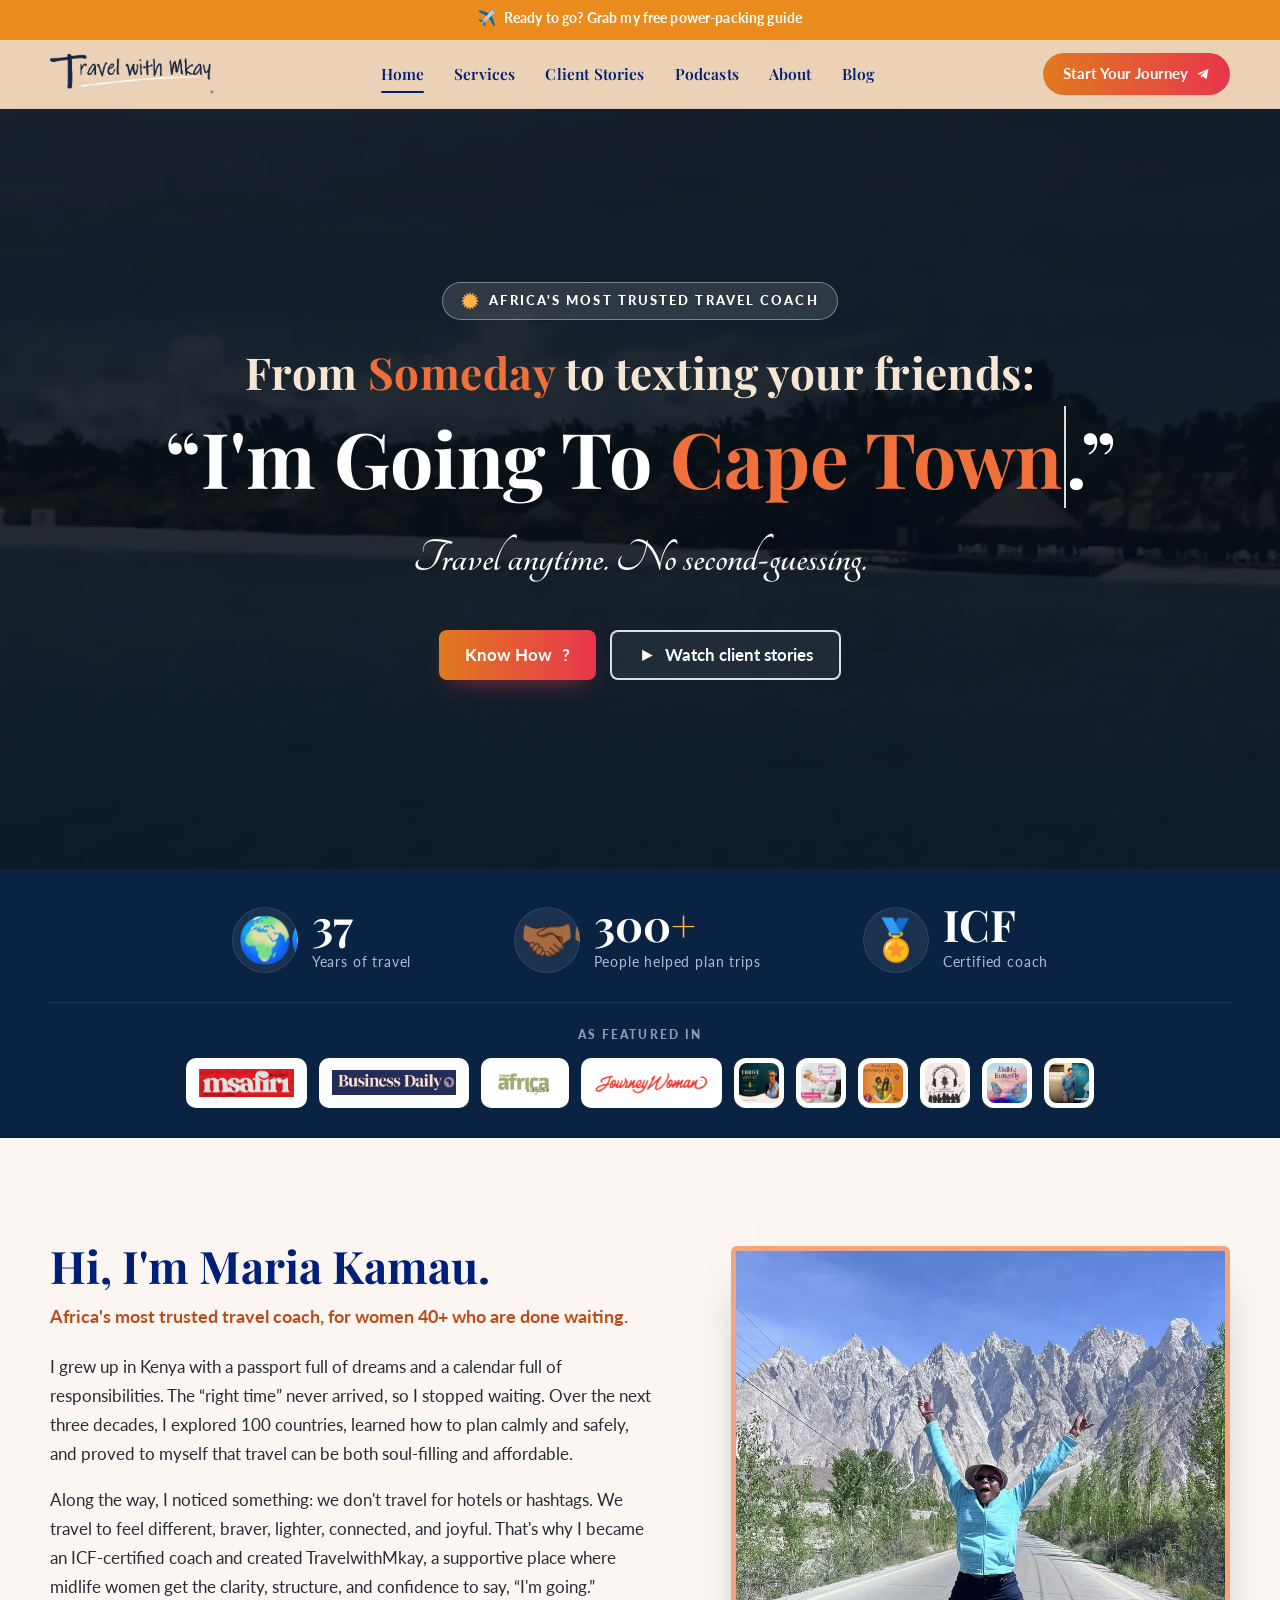
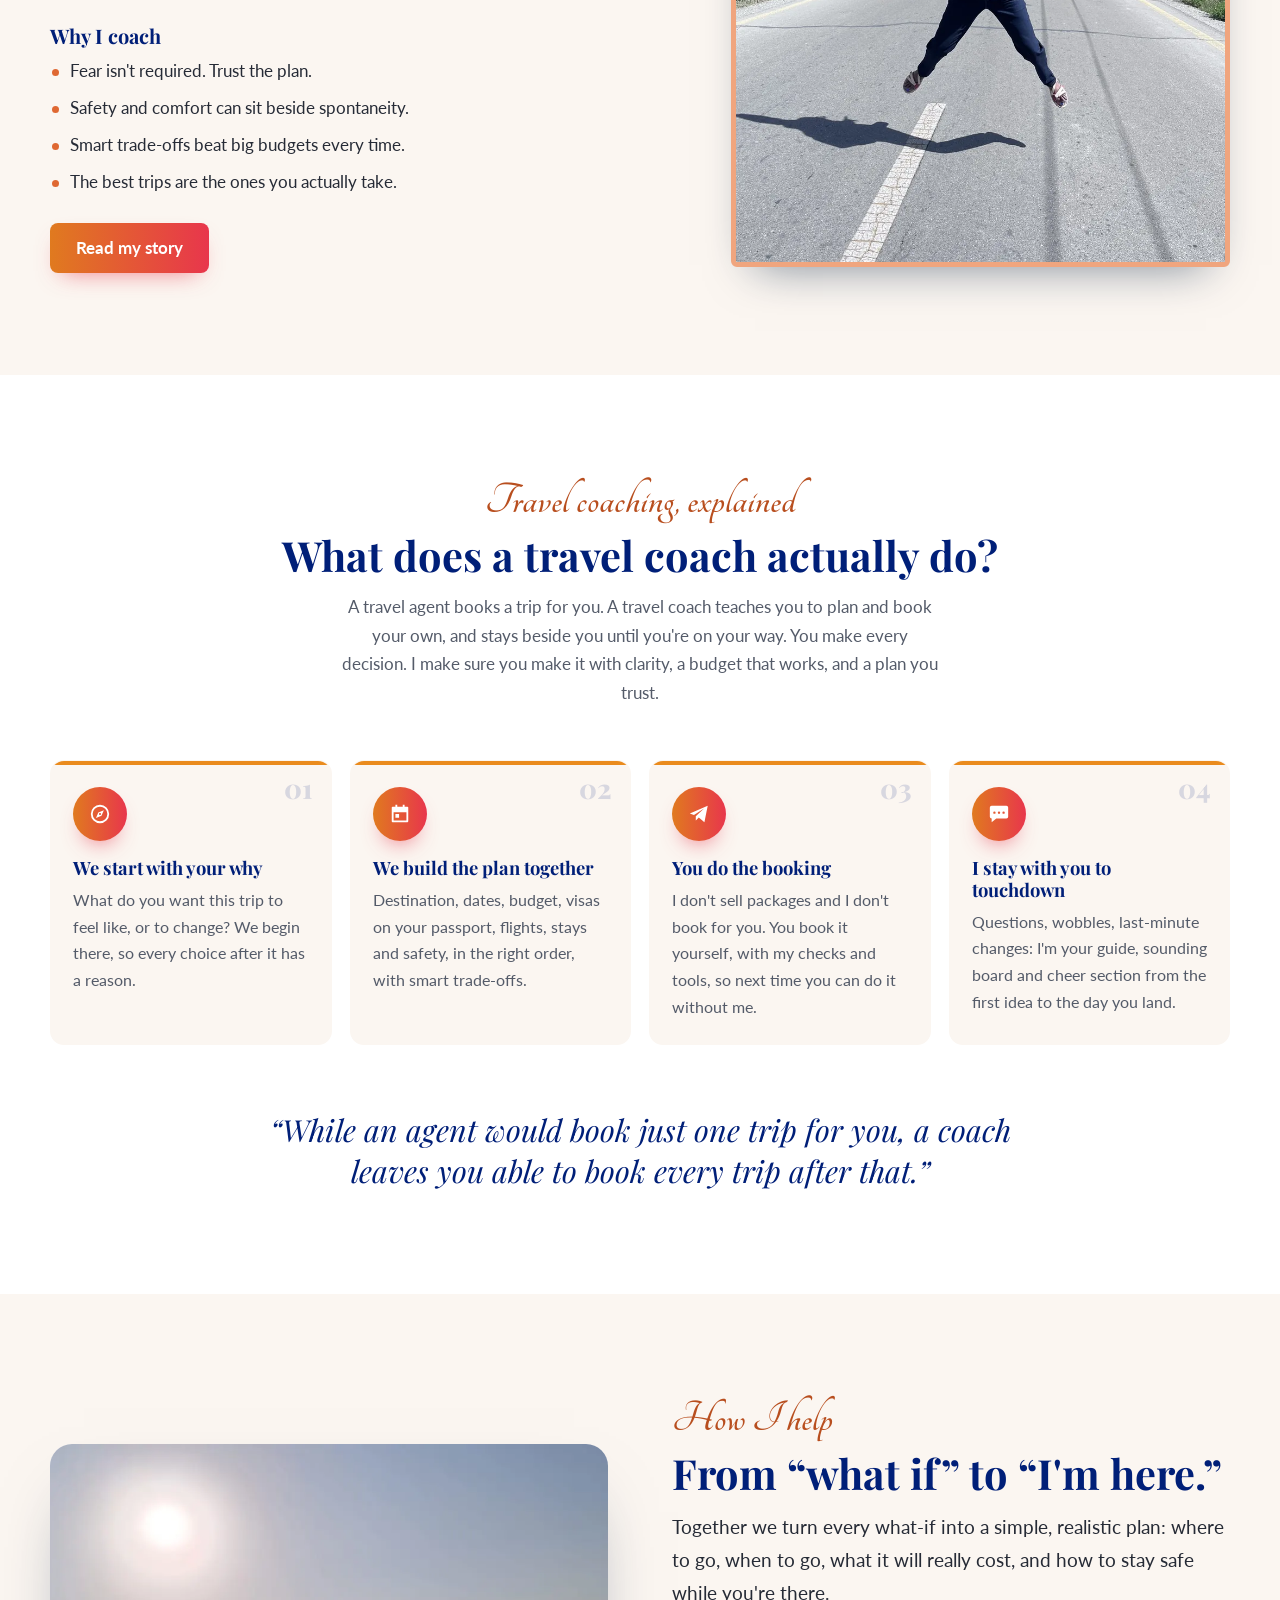
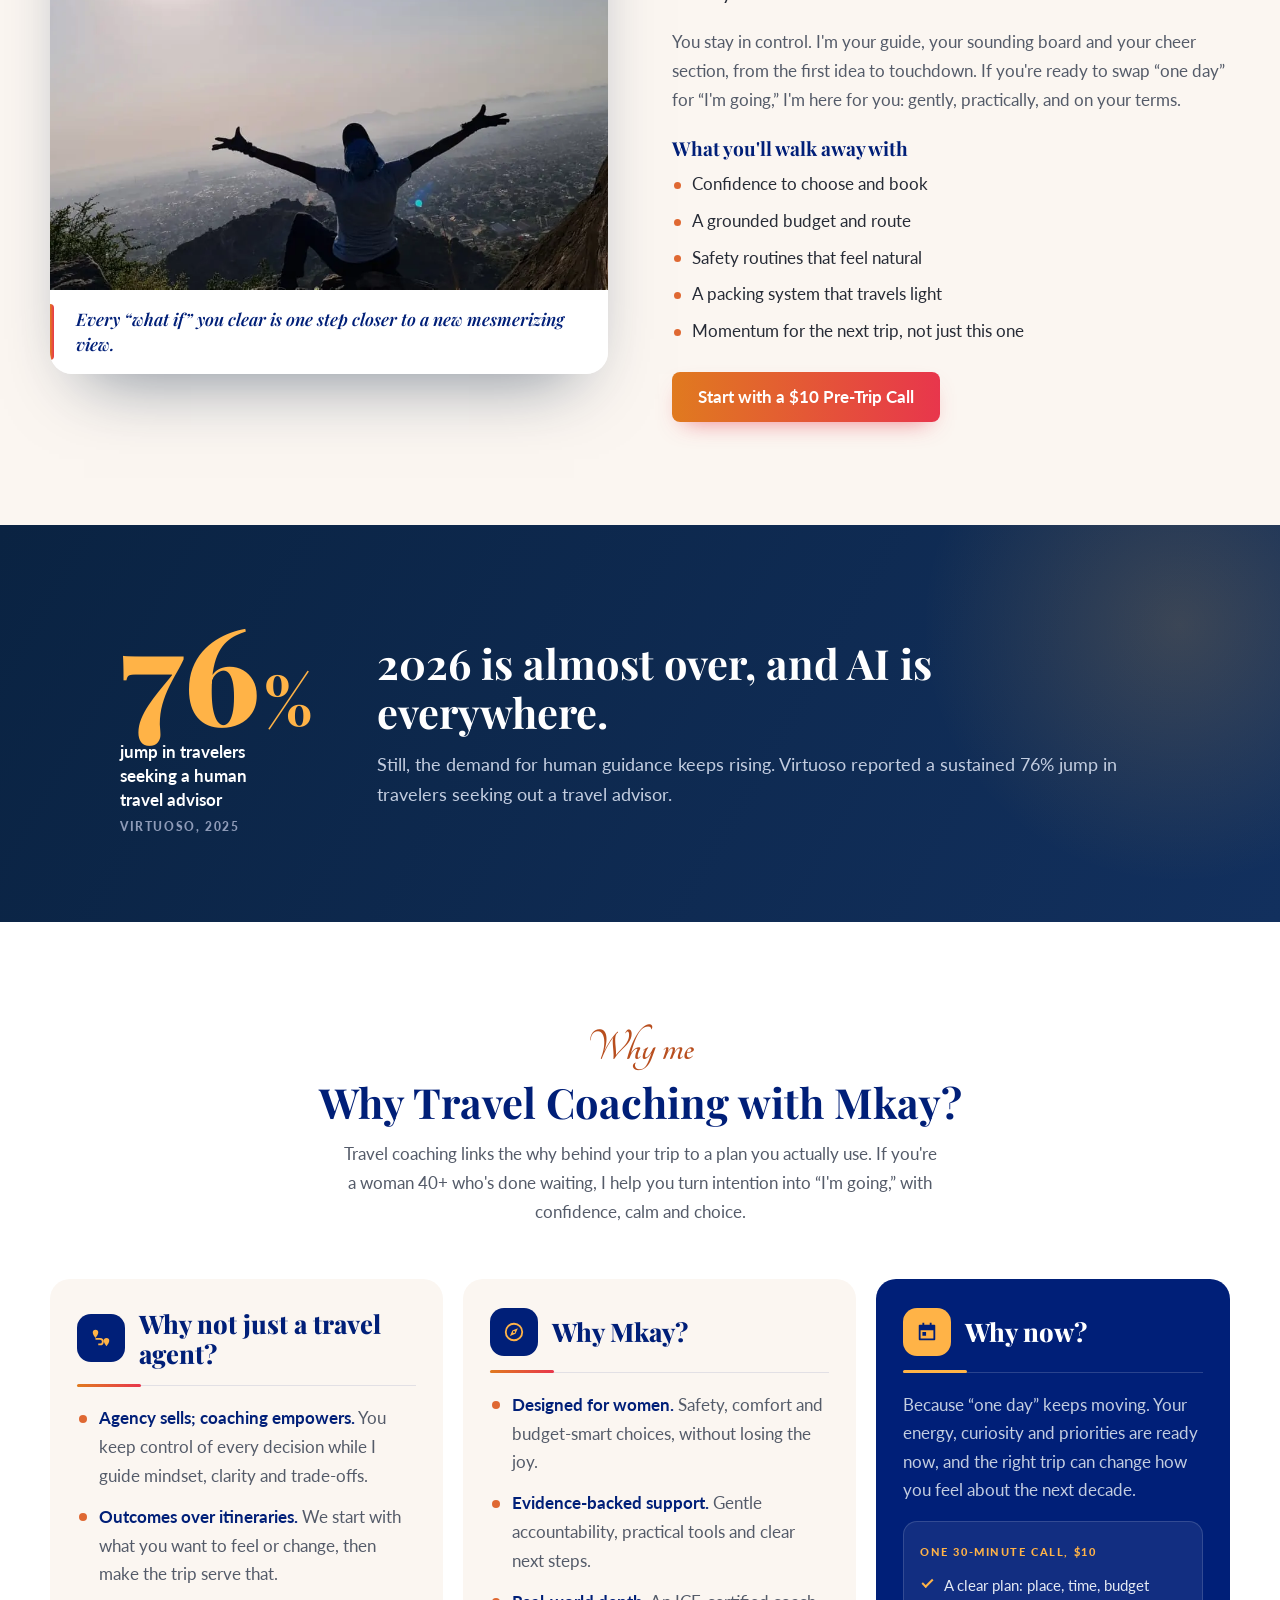
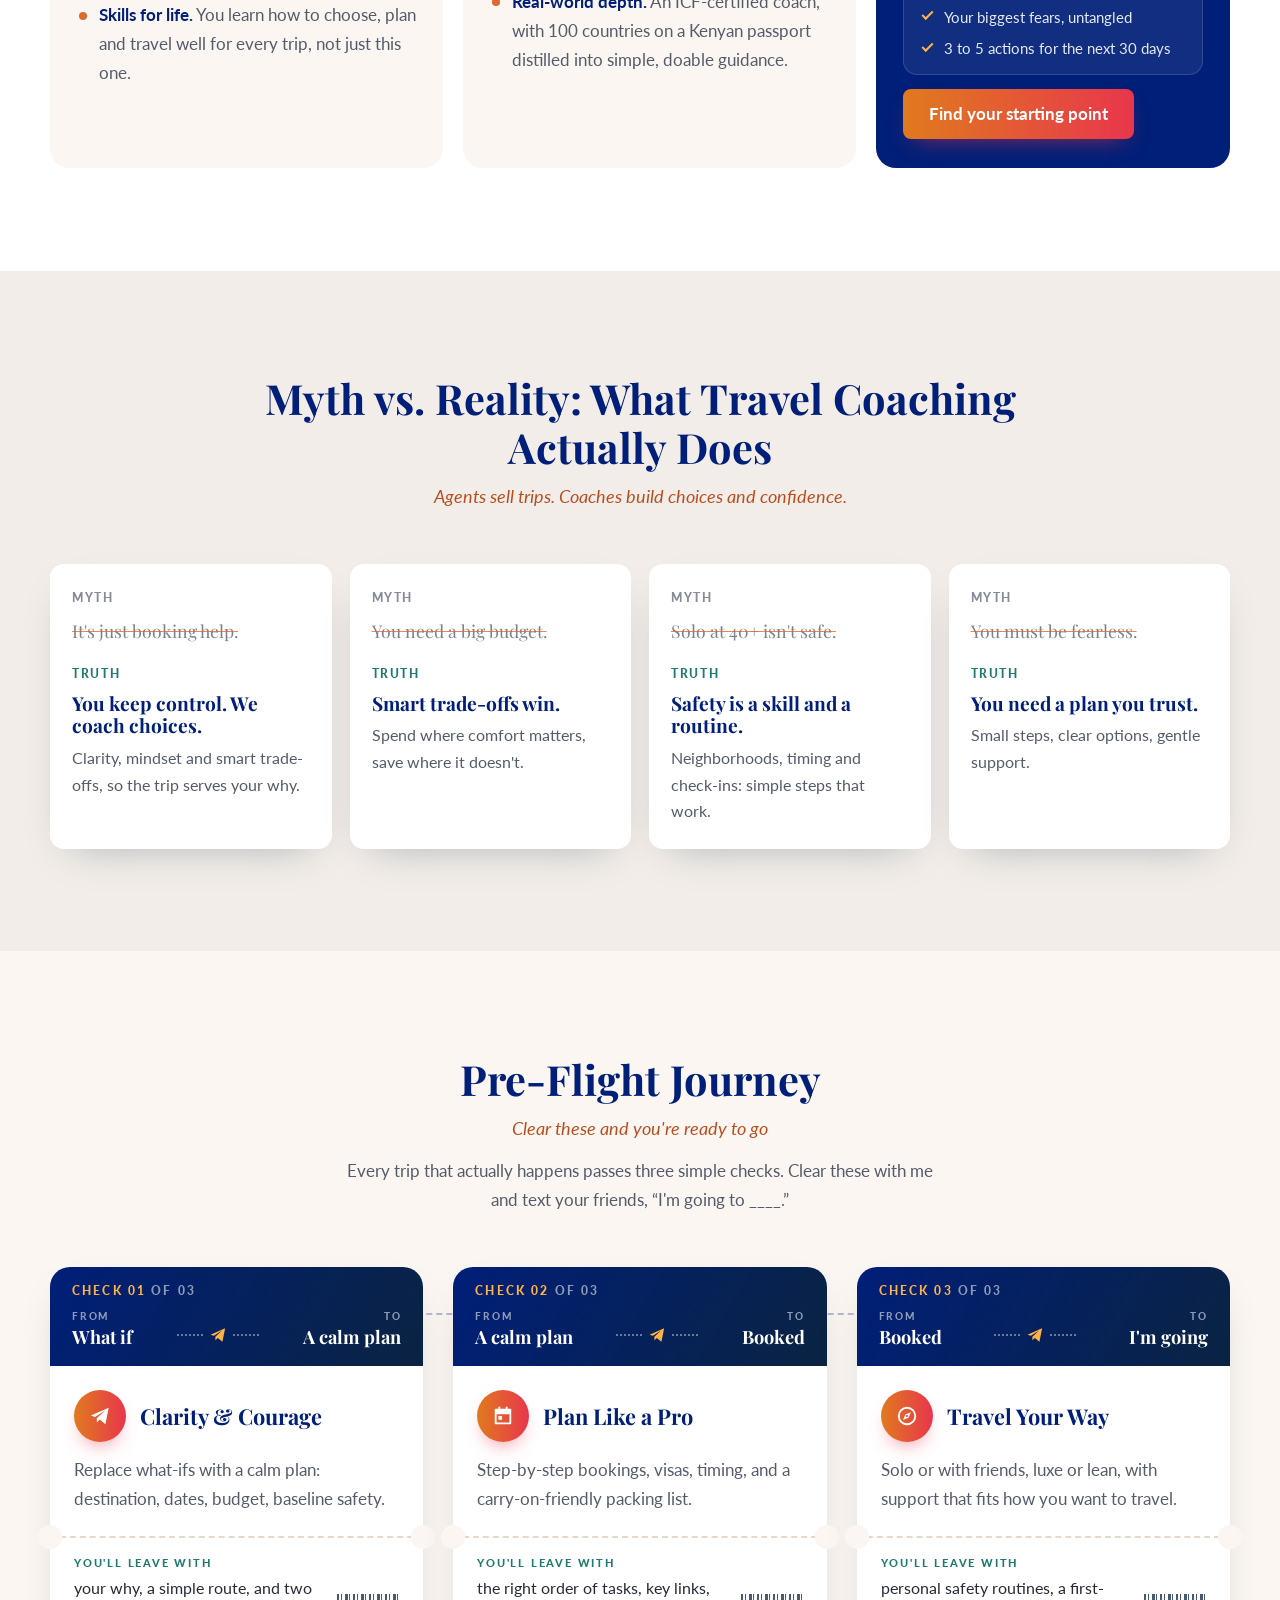
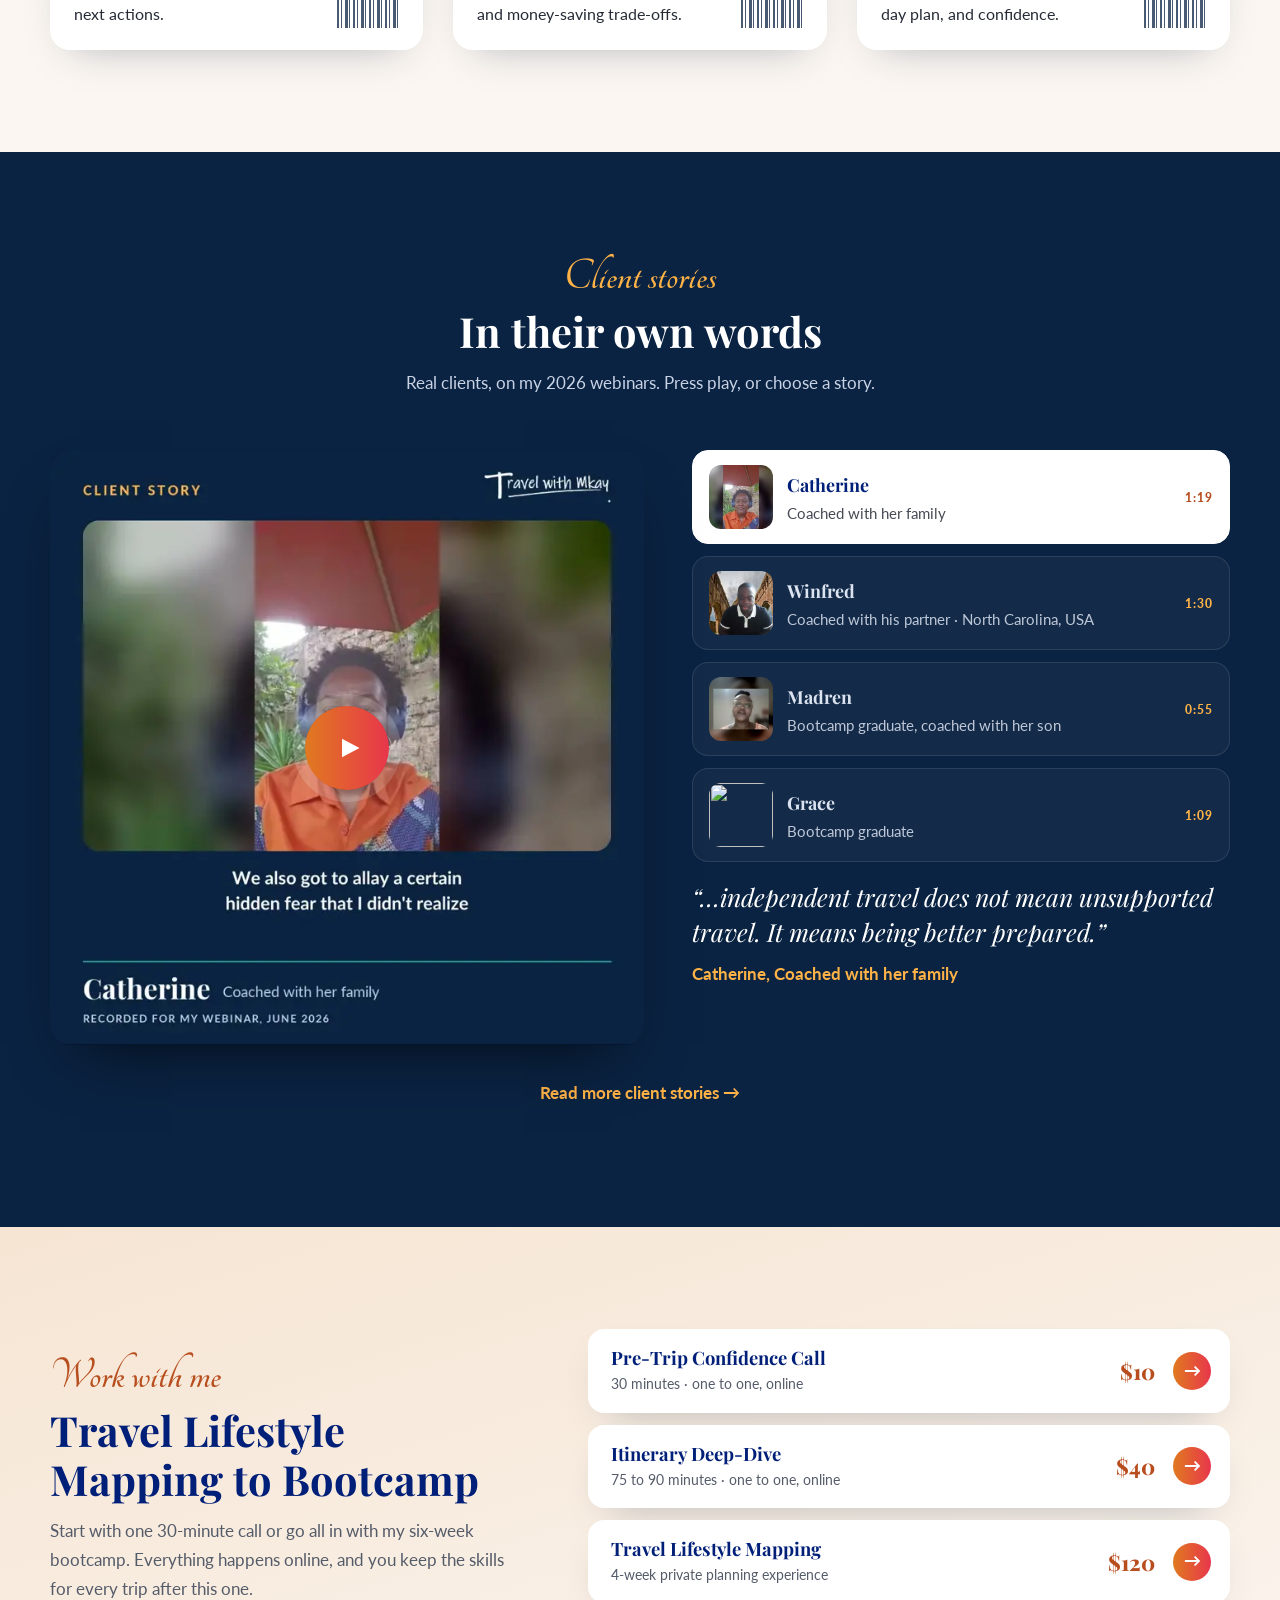
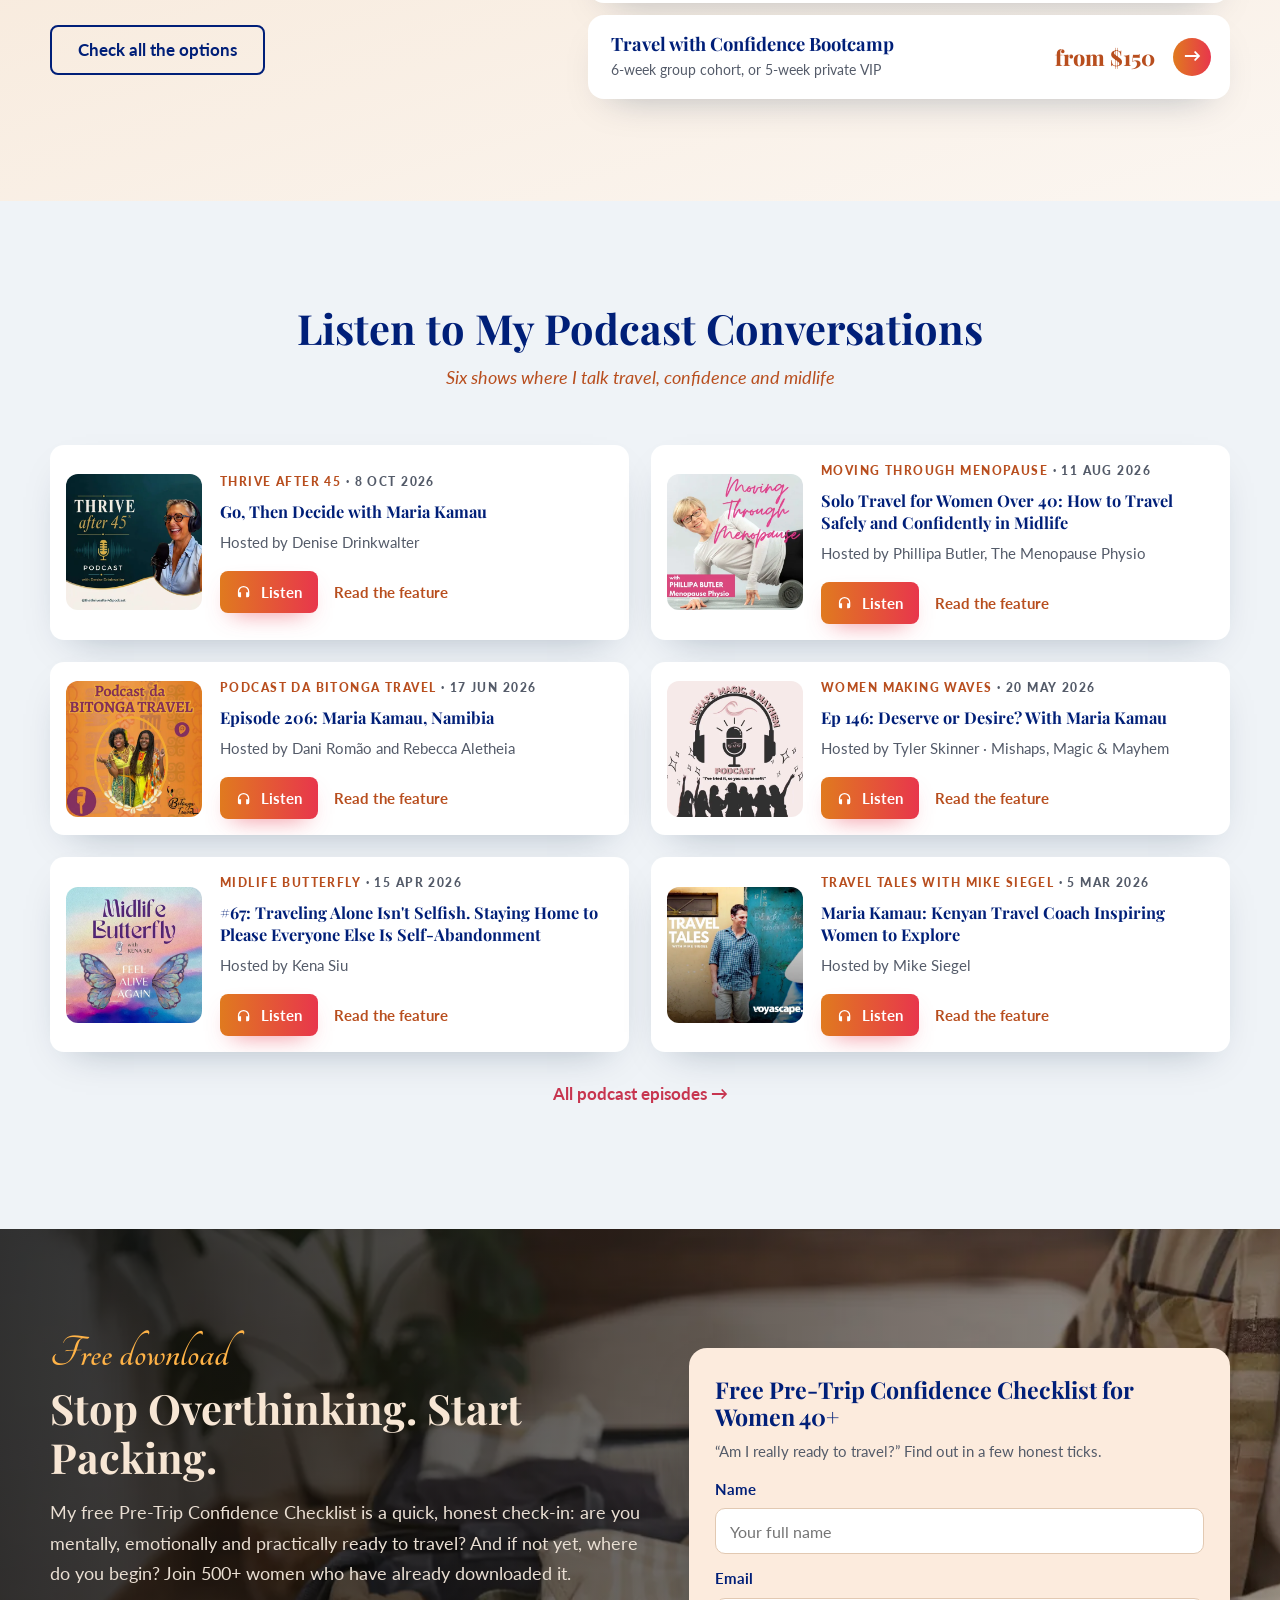
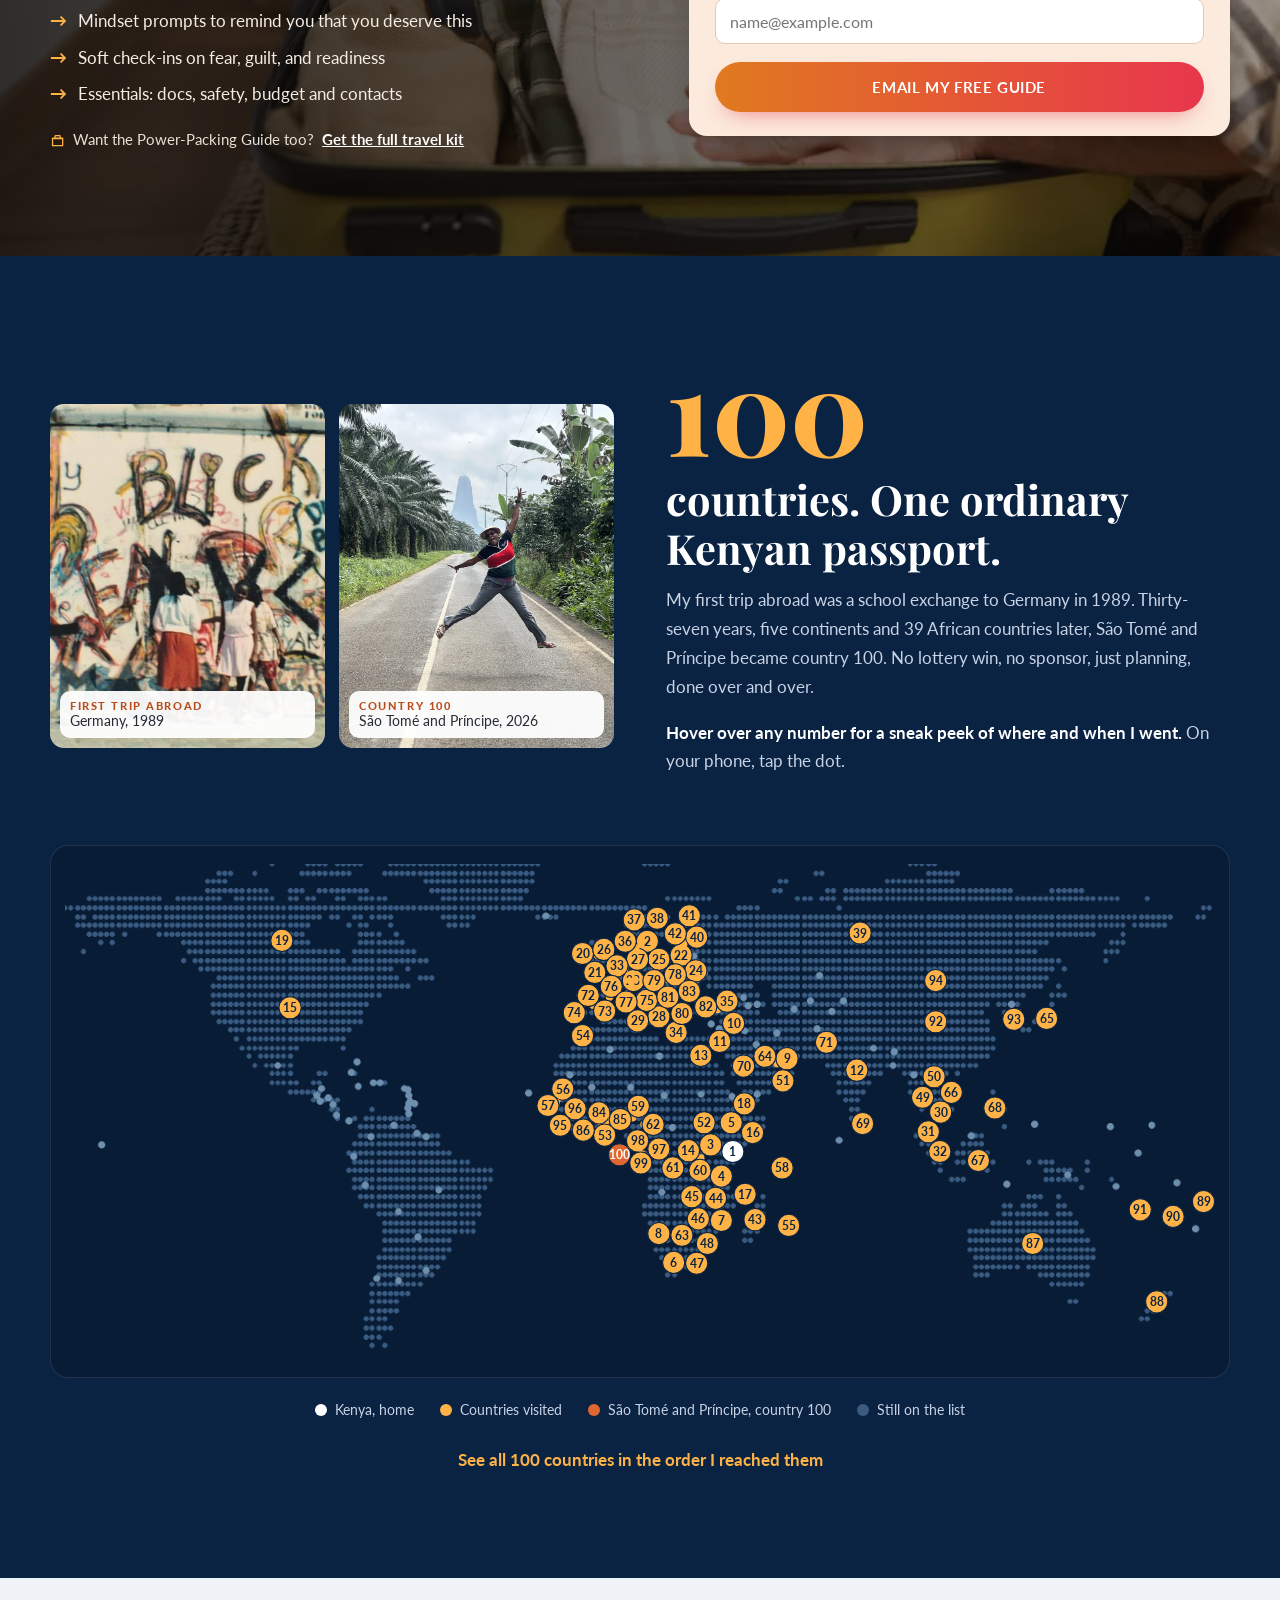
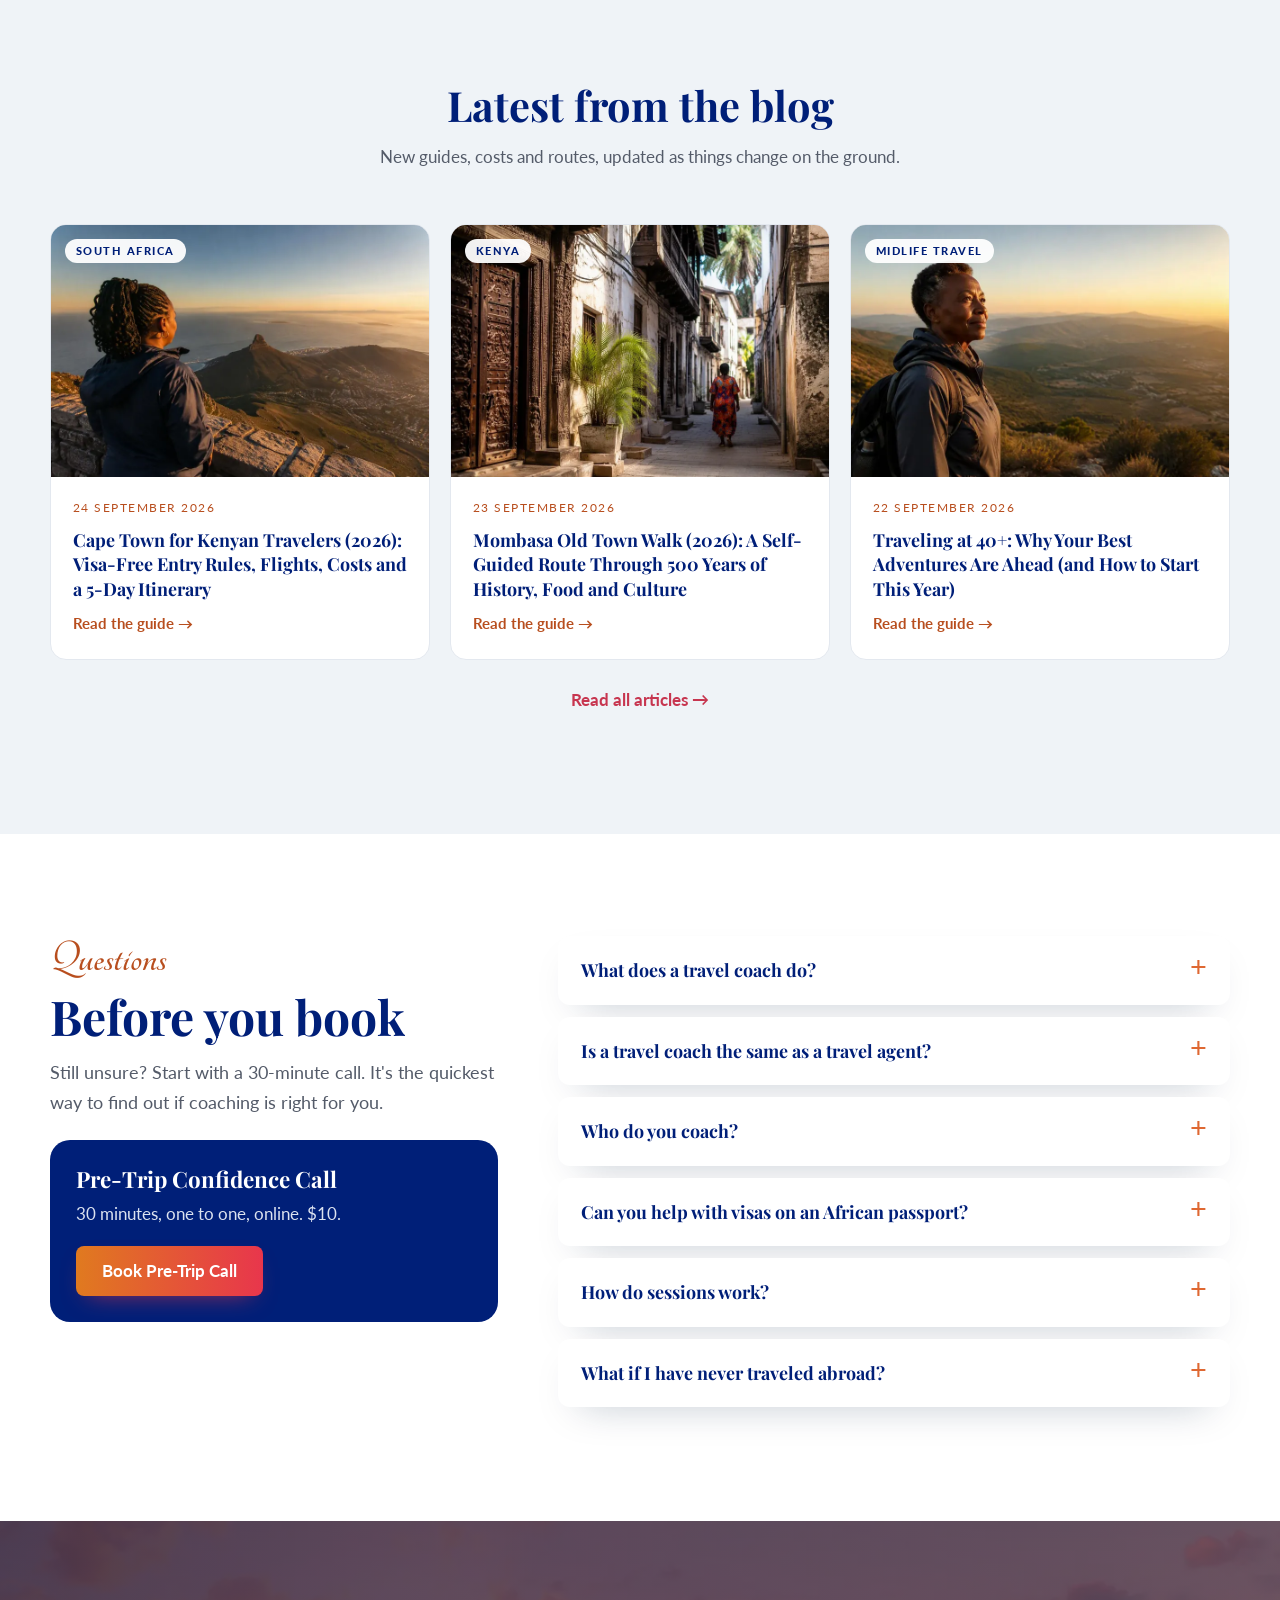
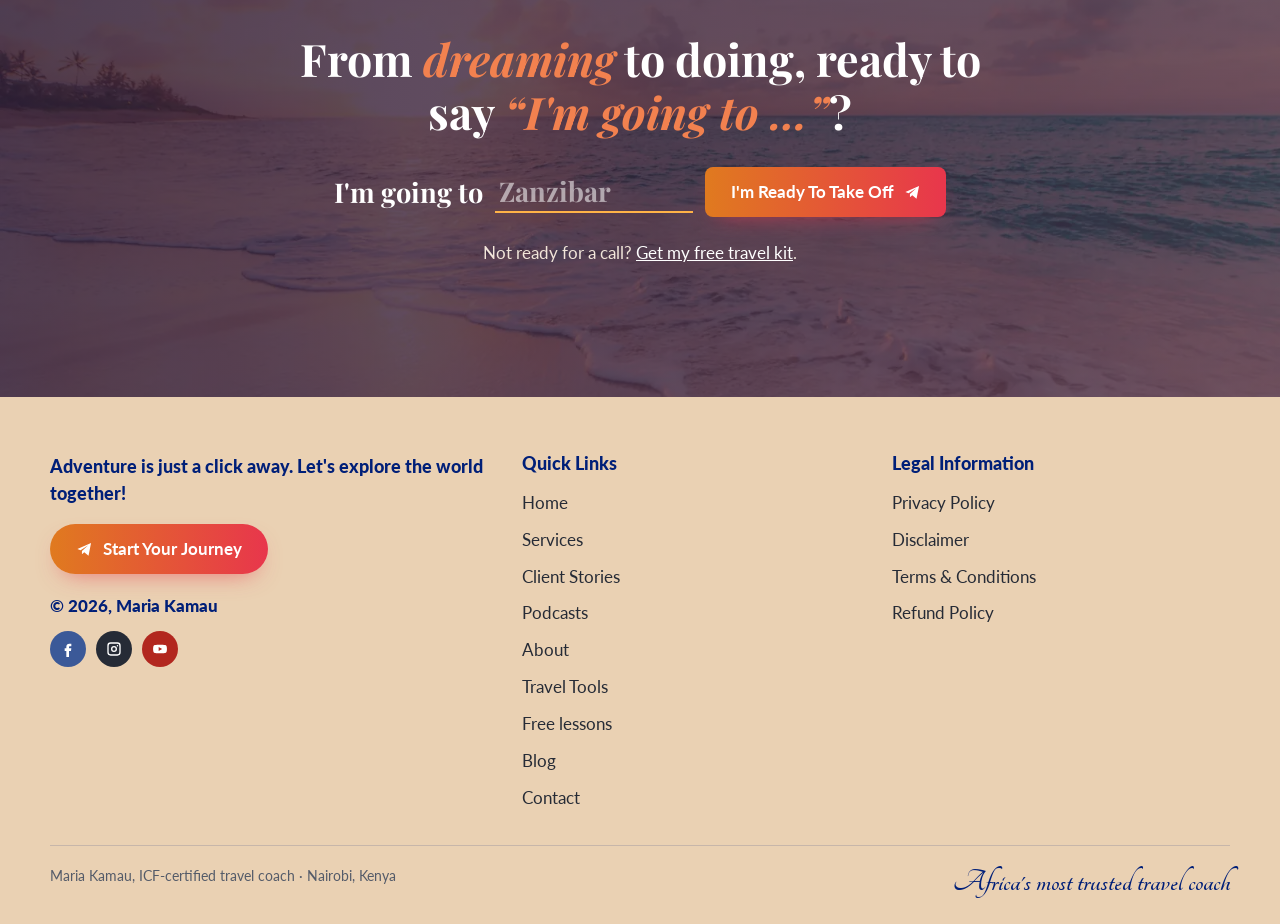
==== commit c1fc370a: "Redesign v7: certification medal, all featured logos on show moving one by one, airplane emoji back," ====
--- a/index.html
+++ b/index.html
@@ -218,8 +218,8 @@
           <img src="assets/img/v3/face-winfred.jpg" alt="" width="64" height="64" loading="lazy"><span><b>Winfred</b><span class="q">Coached with his partner · North Carolina, USA</span></span><span class="d">1:30</span></button></li>
         <li><button type="button" aria-current="false" data-src="assets/video/madren.mp4" data-poster="assets/video/madren-poster.webp" data-vtt="assets/video/madren.vtt" data-quote="“I thought it was $25, but Maria challenged… we found that traveling on a Kenyan passport to Vietnam is a bit more complex.”" data-who="Madren, Bootcamp graduate, coached with her son">
           <img src="assets/img/v3/face-madren.jpg" alt="" width="64" height="64" loading="lazy"><span><b>Madren</b><span class="q">Bootcamp graduate, coached with her son</span></span><span class="d">0:55</span></button></li>
-        <li><button type="button" aria-current="false" data-src="assets/video/anastasia.mp4" data-poster="assets/video/anastasia-poster.webp" data-vtt="assets/video/anastasia.vtt" data-quote="“Within the first three sessions before we traveled, the whole idea of traveling had changed.”" data-who="Anastasia, Bootcamp graduate">
-          <img src="assets/img/v3/face-anastasia.jpg" alt="" width="64" height="64" loading="lazy"><span><b>Anastasia</b><span class="q">Bootcamp graduate</span></span><span class="d">1:09</span></button></li>
+        <li><button type="button" aria-current="false" data-src="assets/video/grace.mp4" data-poster="assets/video/grace-poster.webp" data-vtt="assets/video/grace.vtt" data-quote="“Within the first three sessions before we traveled, the whole idea of traveling had changed.”" data-who="Grace, Bootcamp graduate">
+          <img src="assets/img/v3/face-grace.jpg" alt="" width="64" height="64" loading="lazy"><span><b>Grace</b><span class="q">Bootcamp graduate</span></span><span class="d">1:09</span></button></li>
         </ul>
         <div class="now" aria-live="polite"><blockquote>“…independent travel does not mean unsupported travel. It means being better prepared.”</blockquote><cite>Catherine, Coached with her family</cite></div>
       </div>
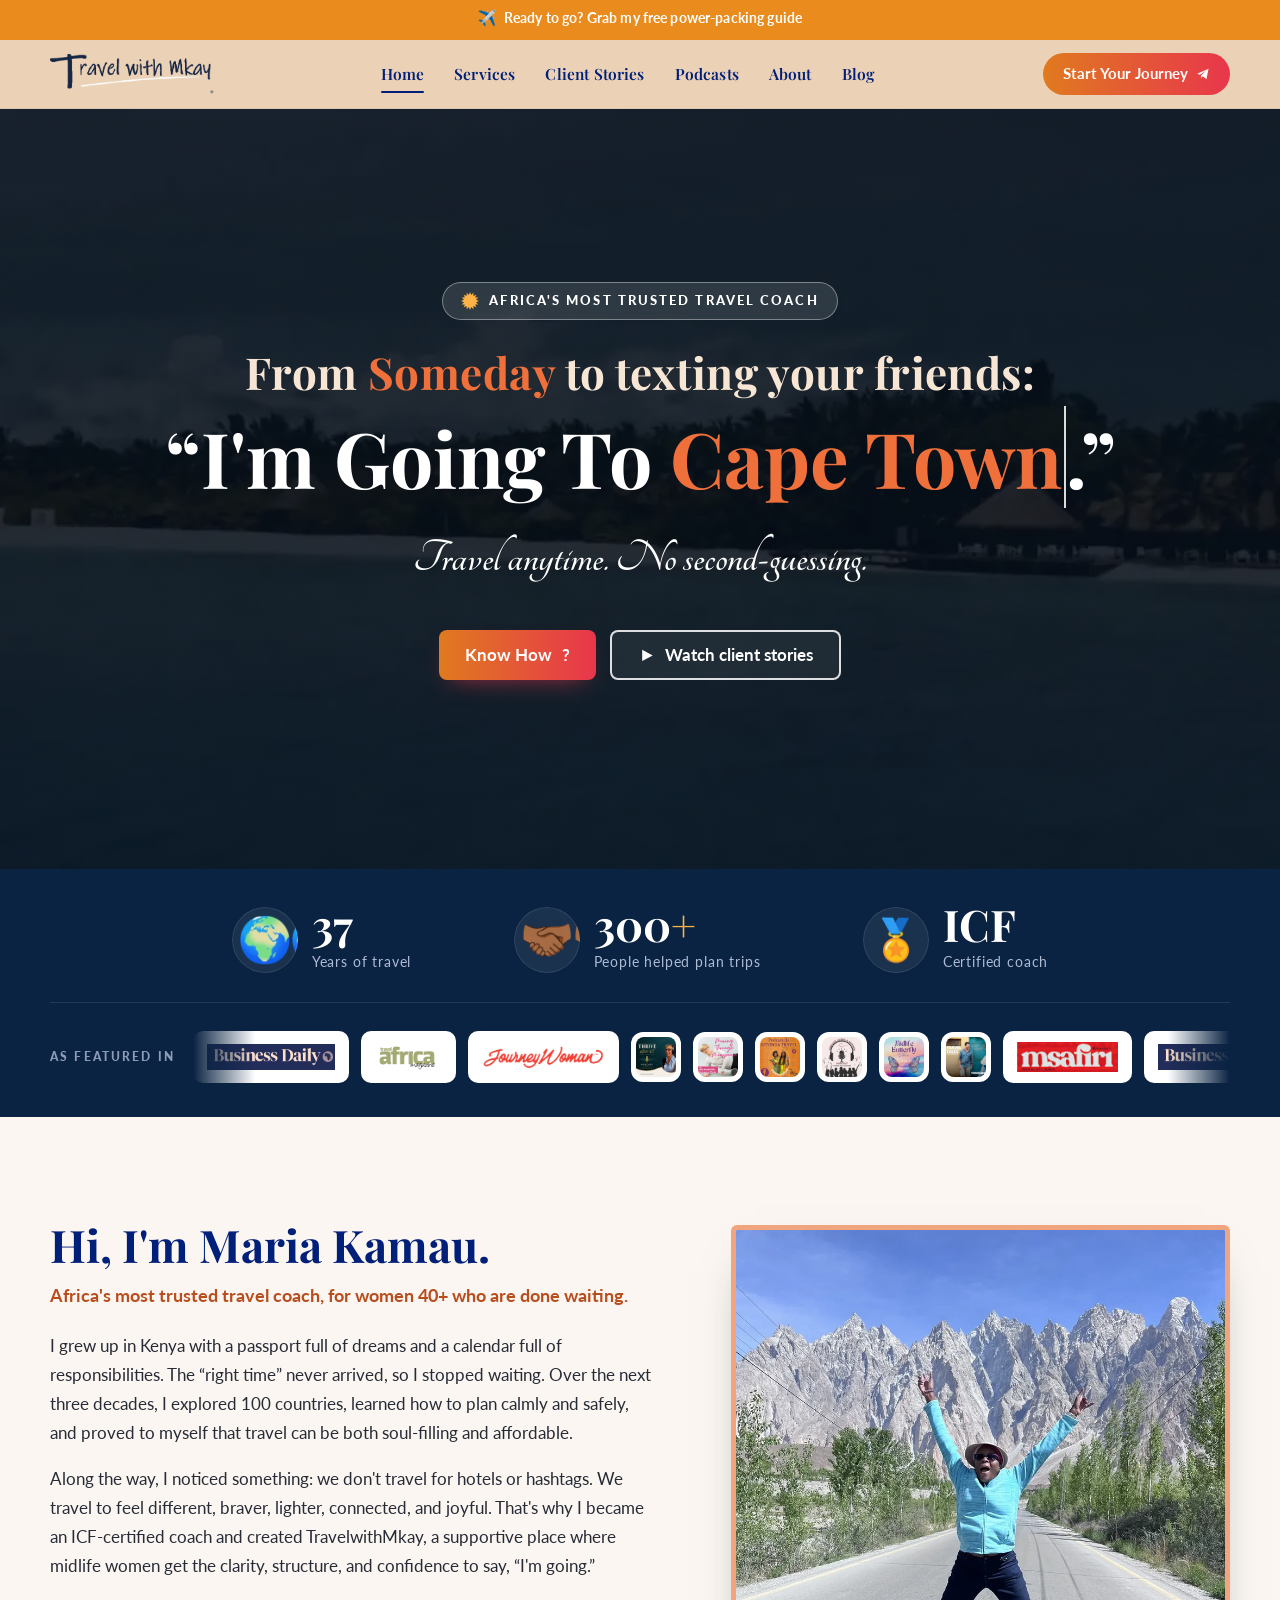
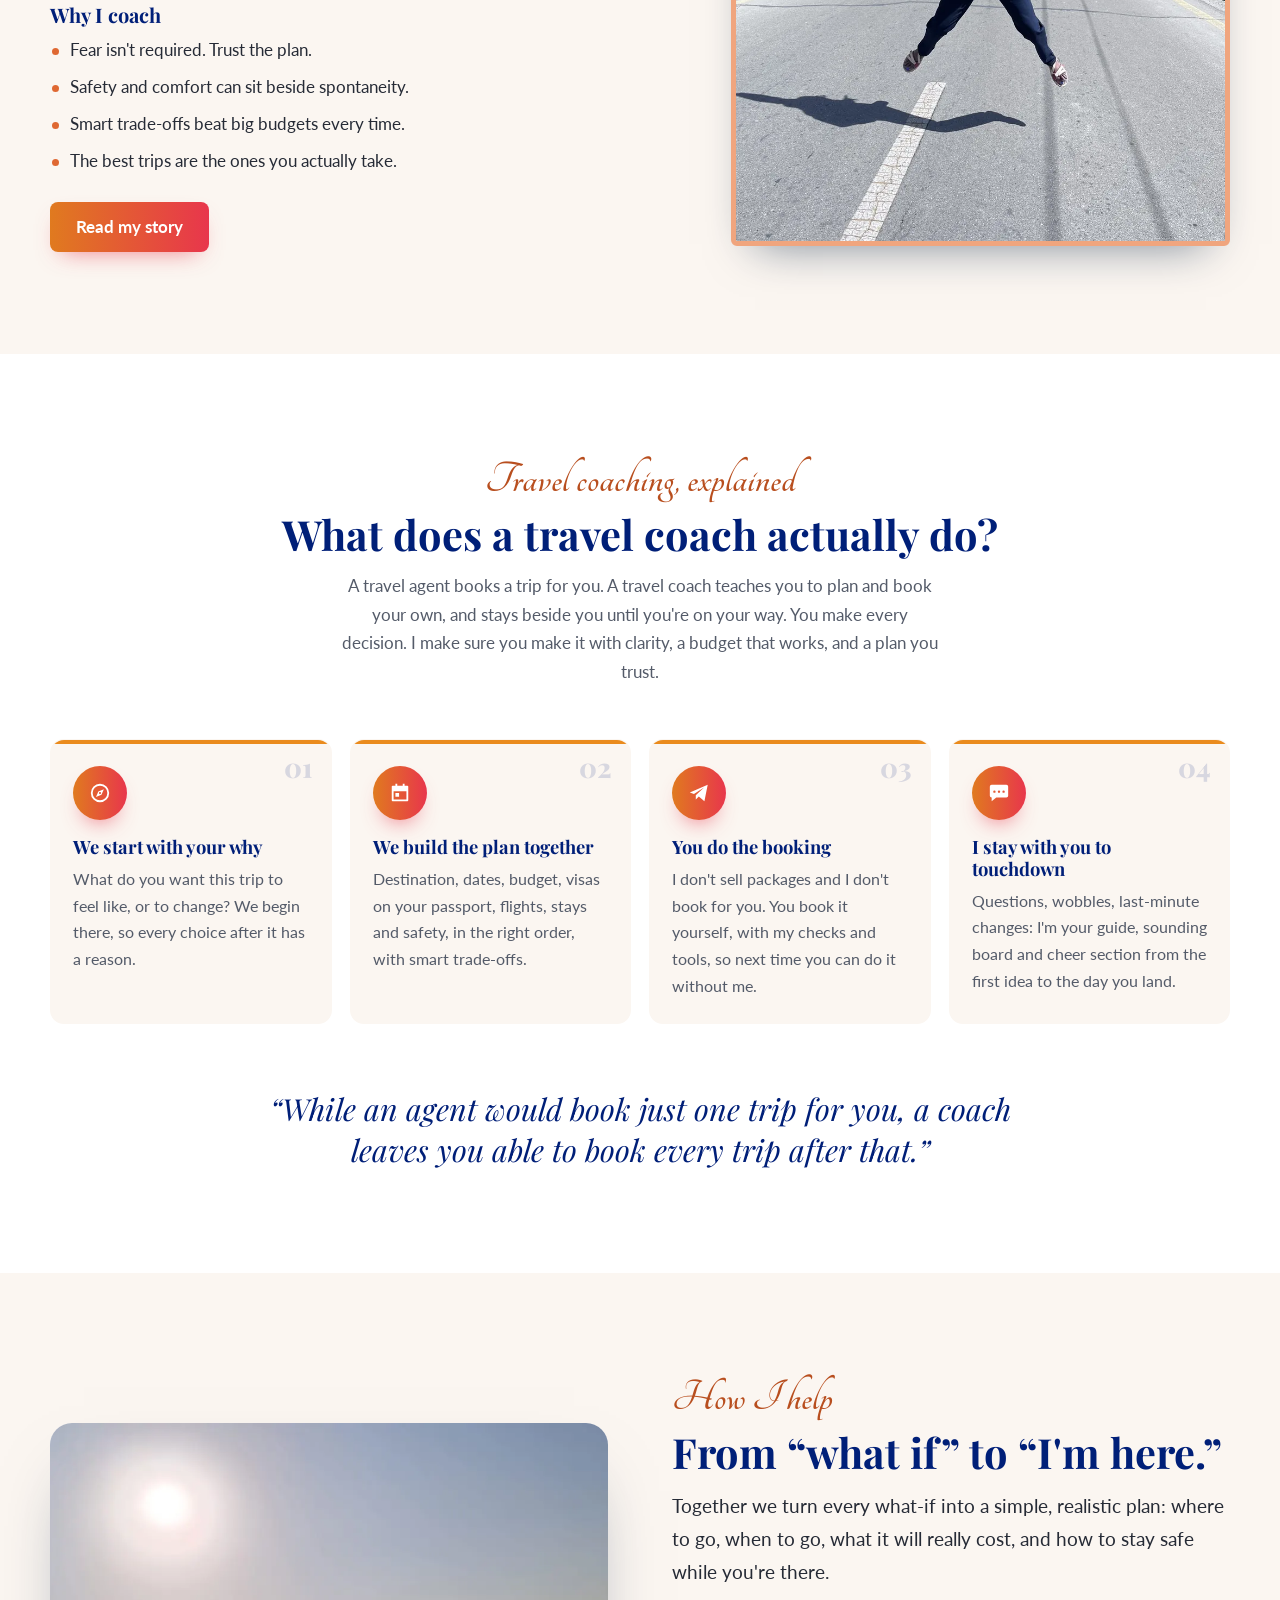
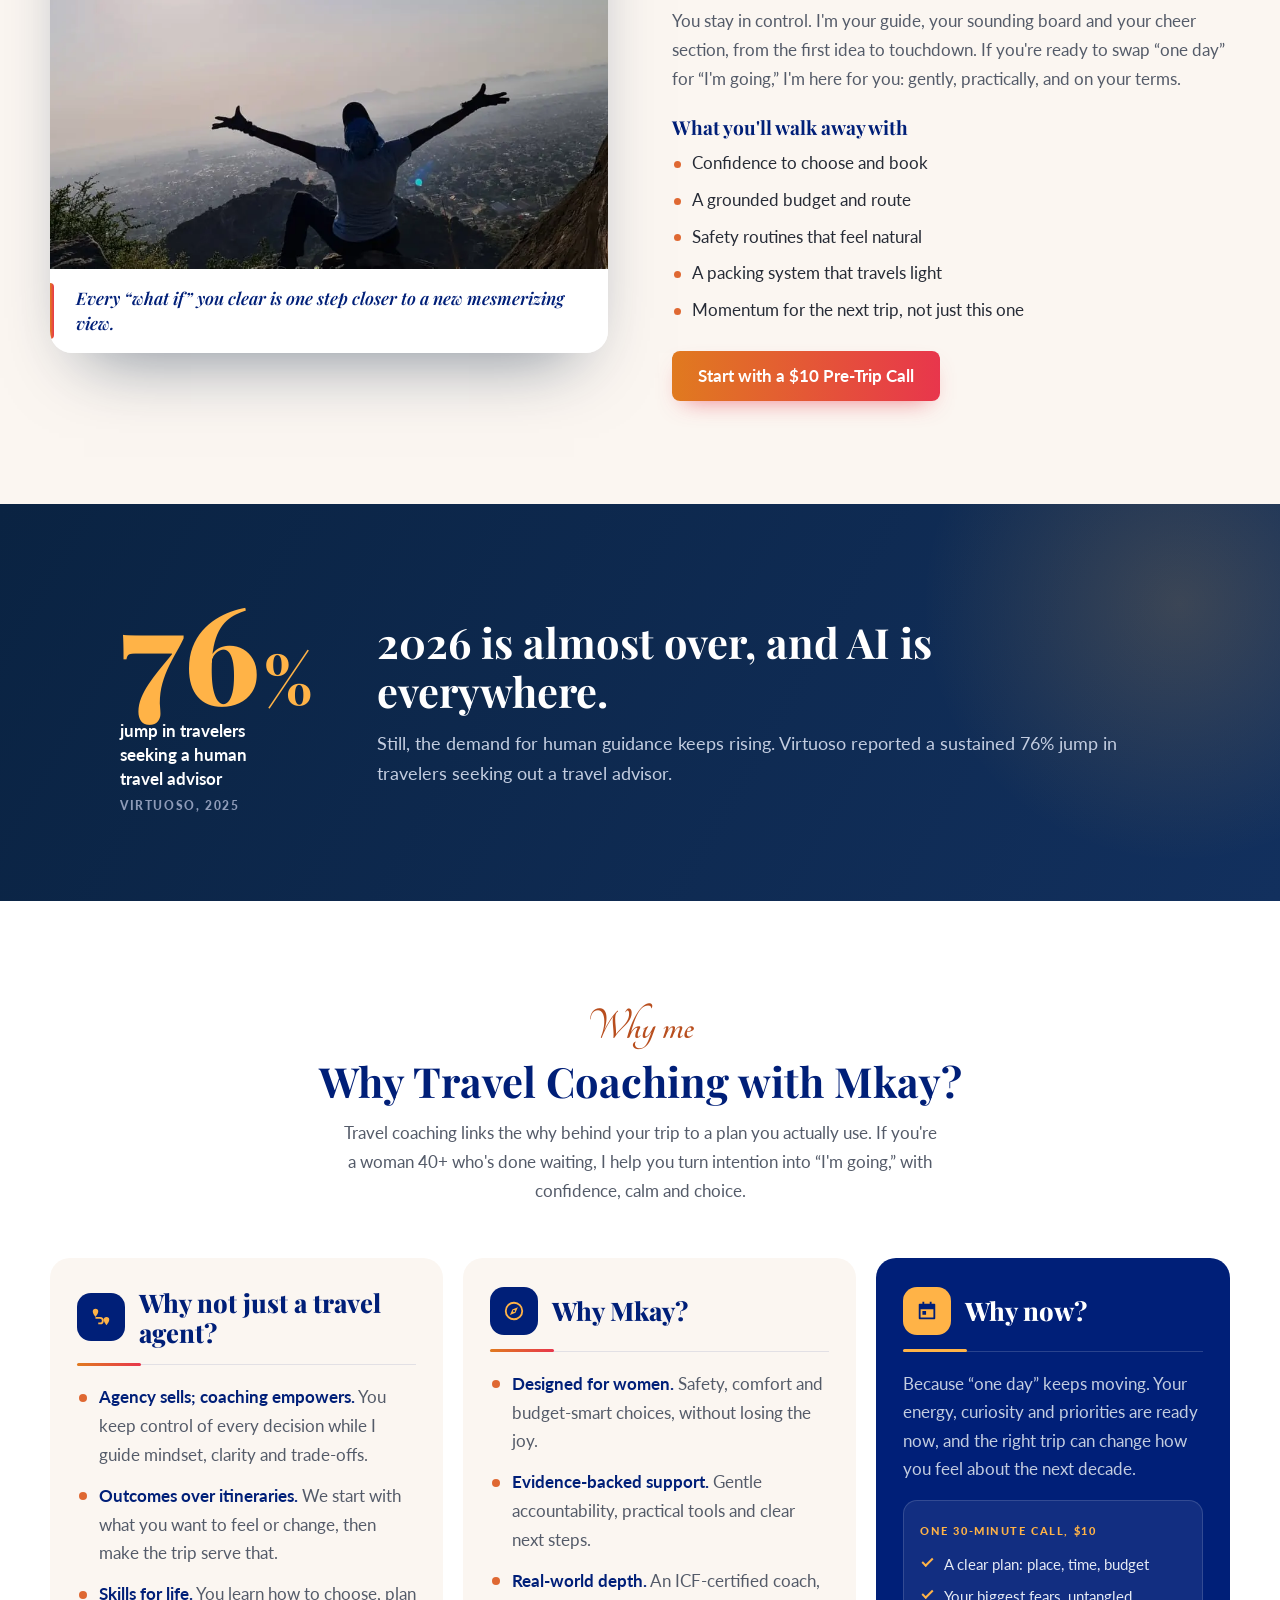
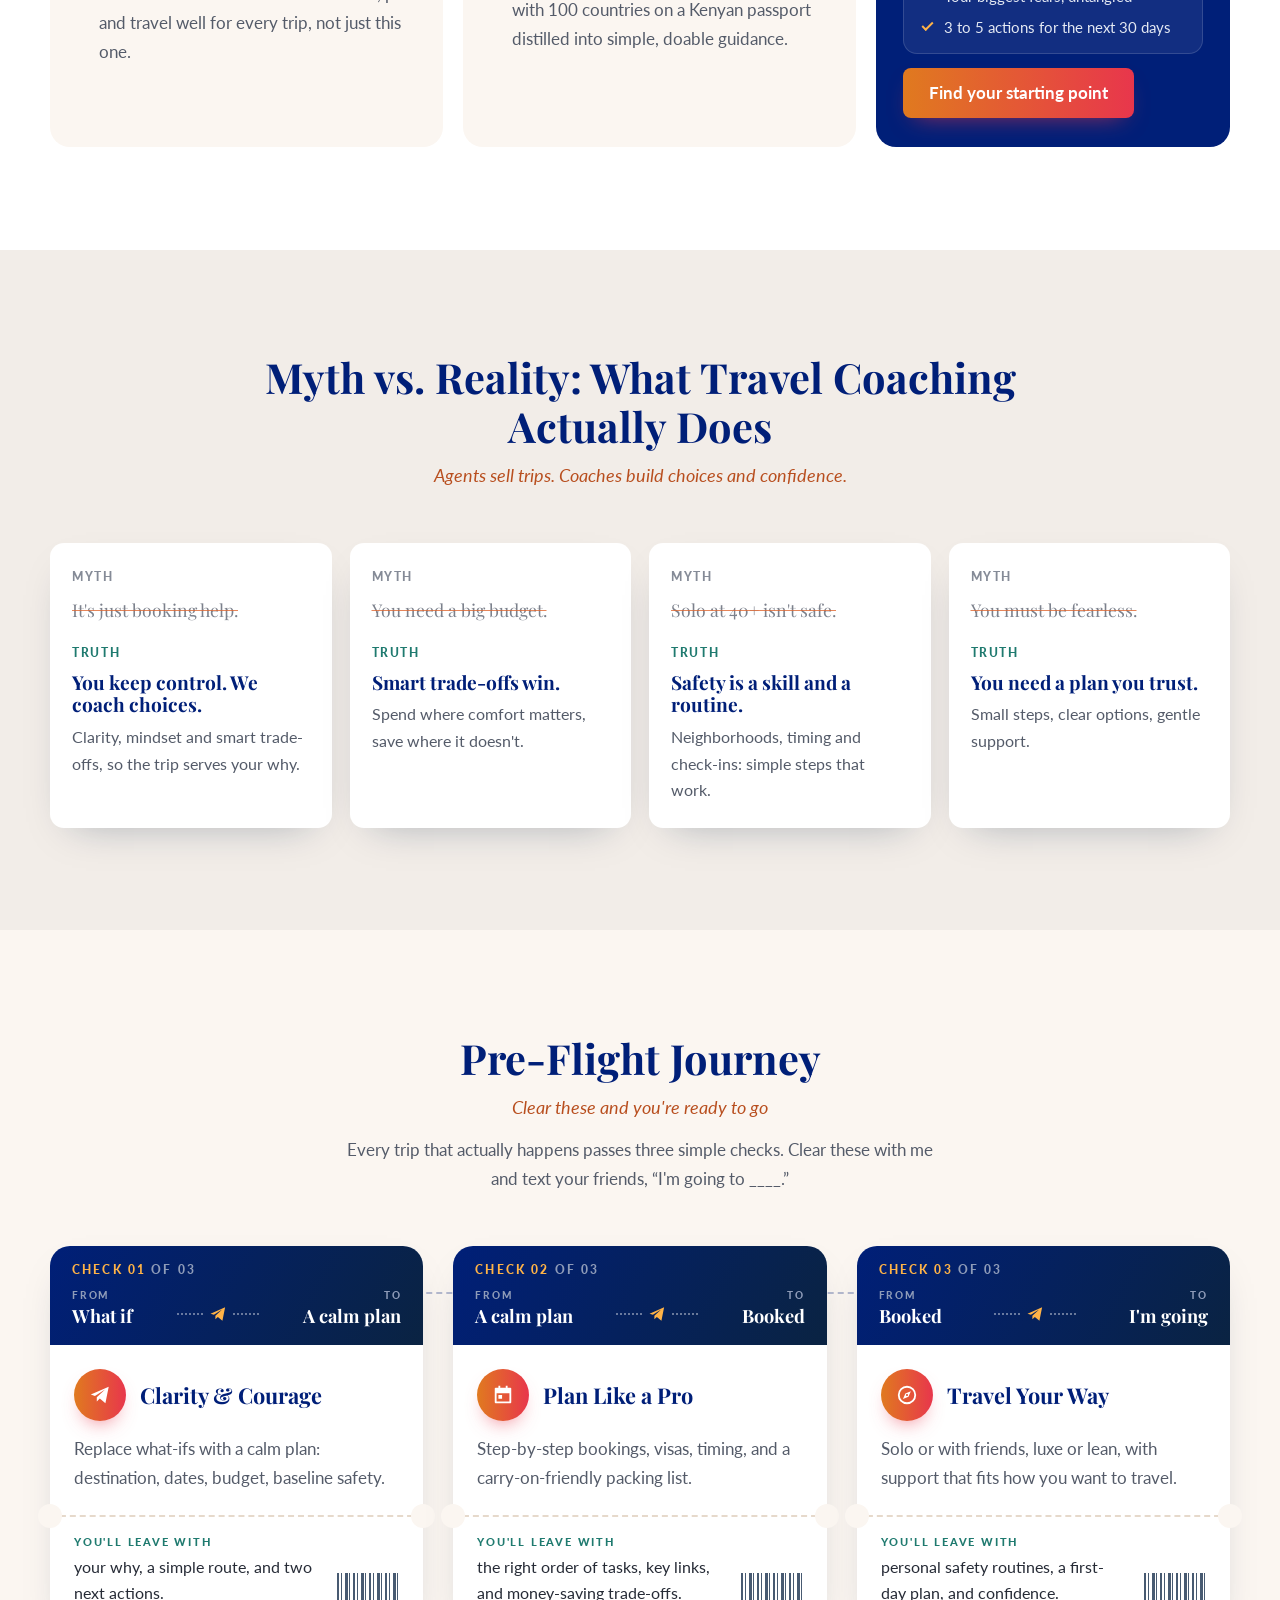
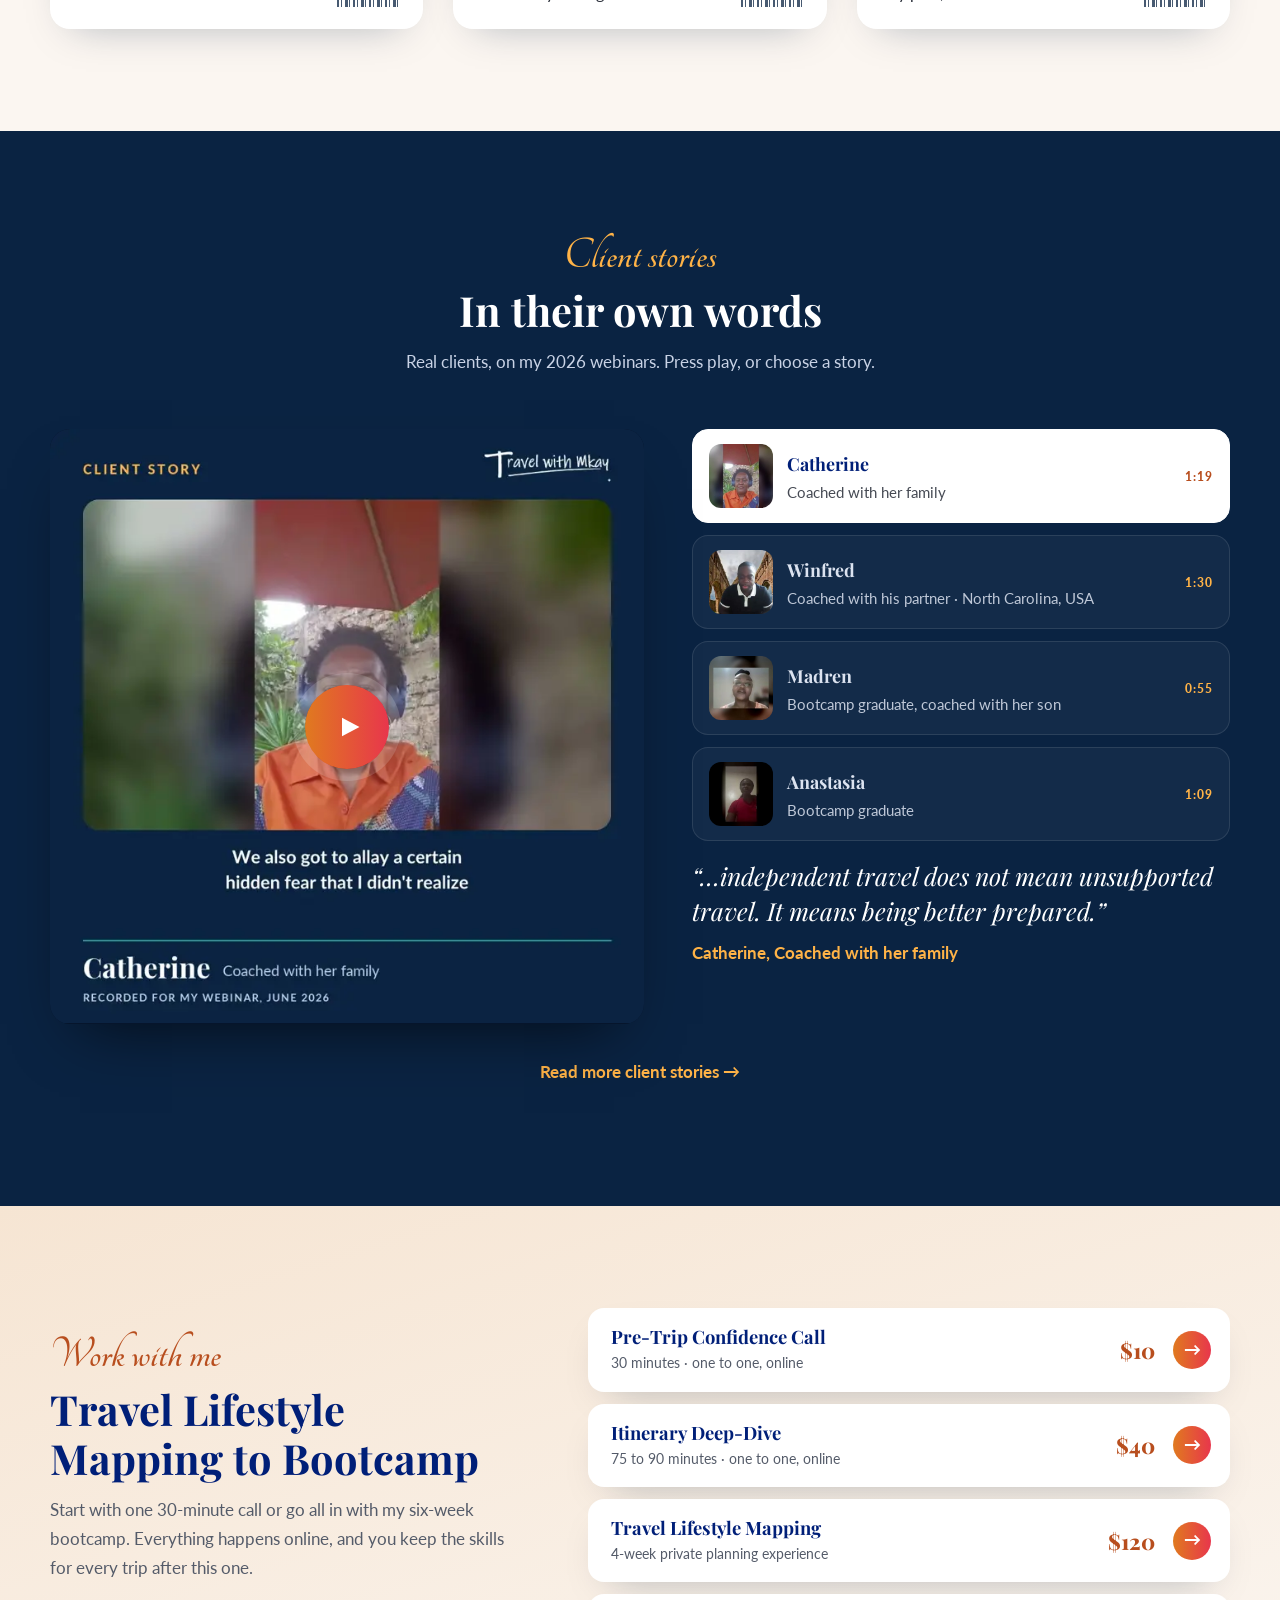
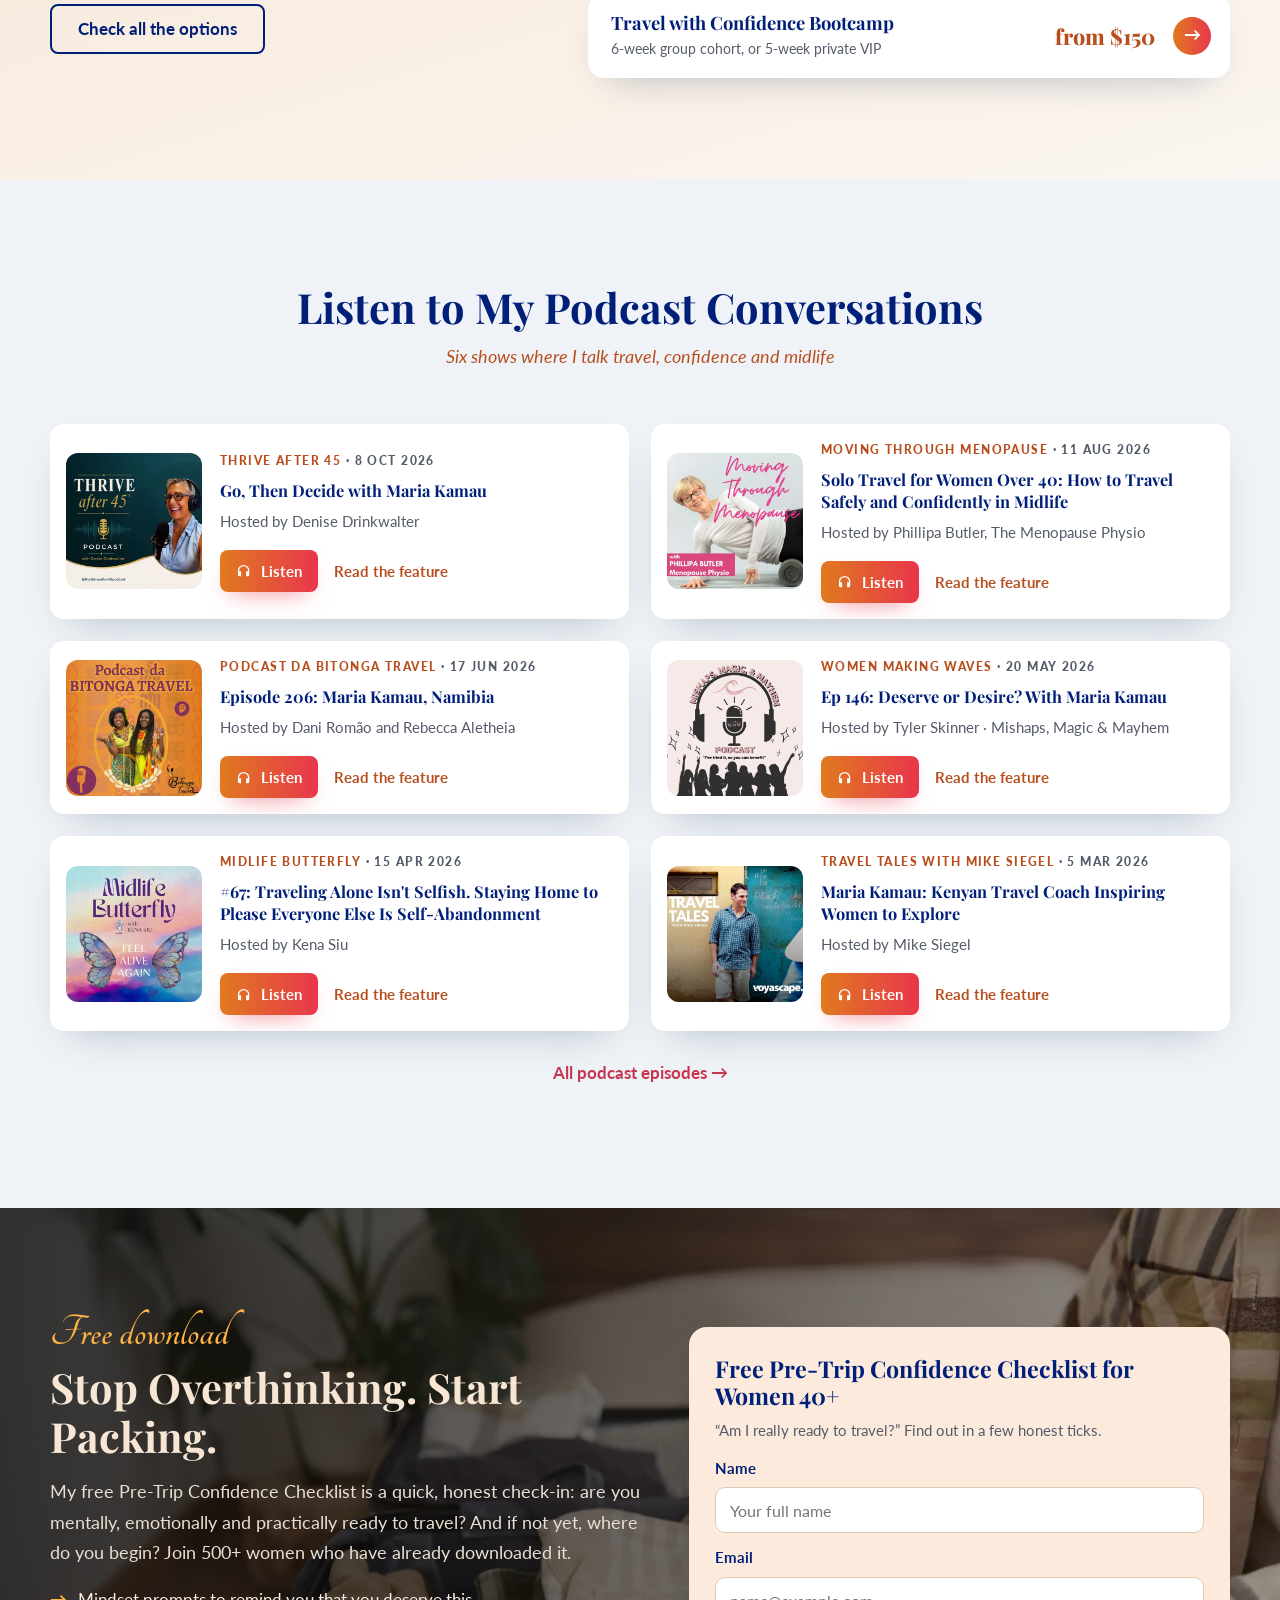
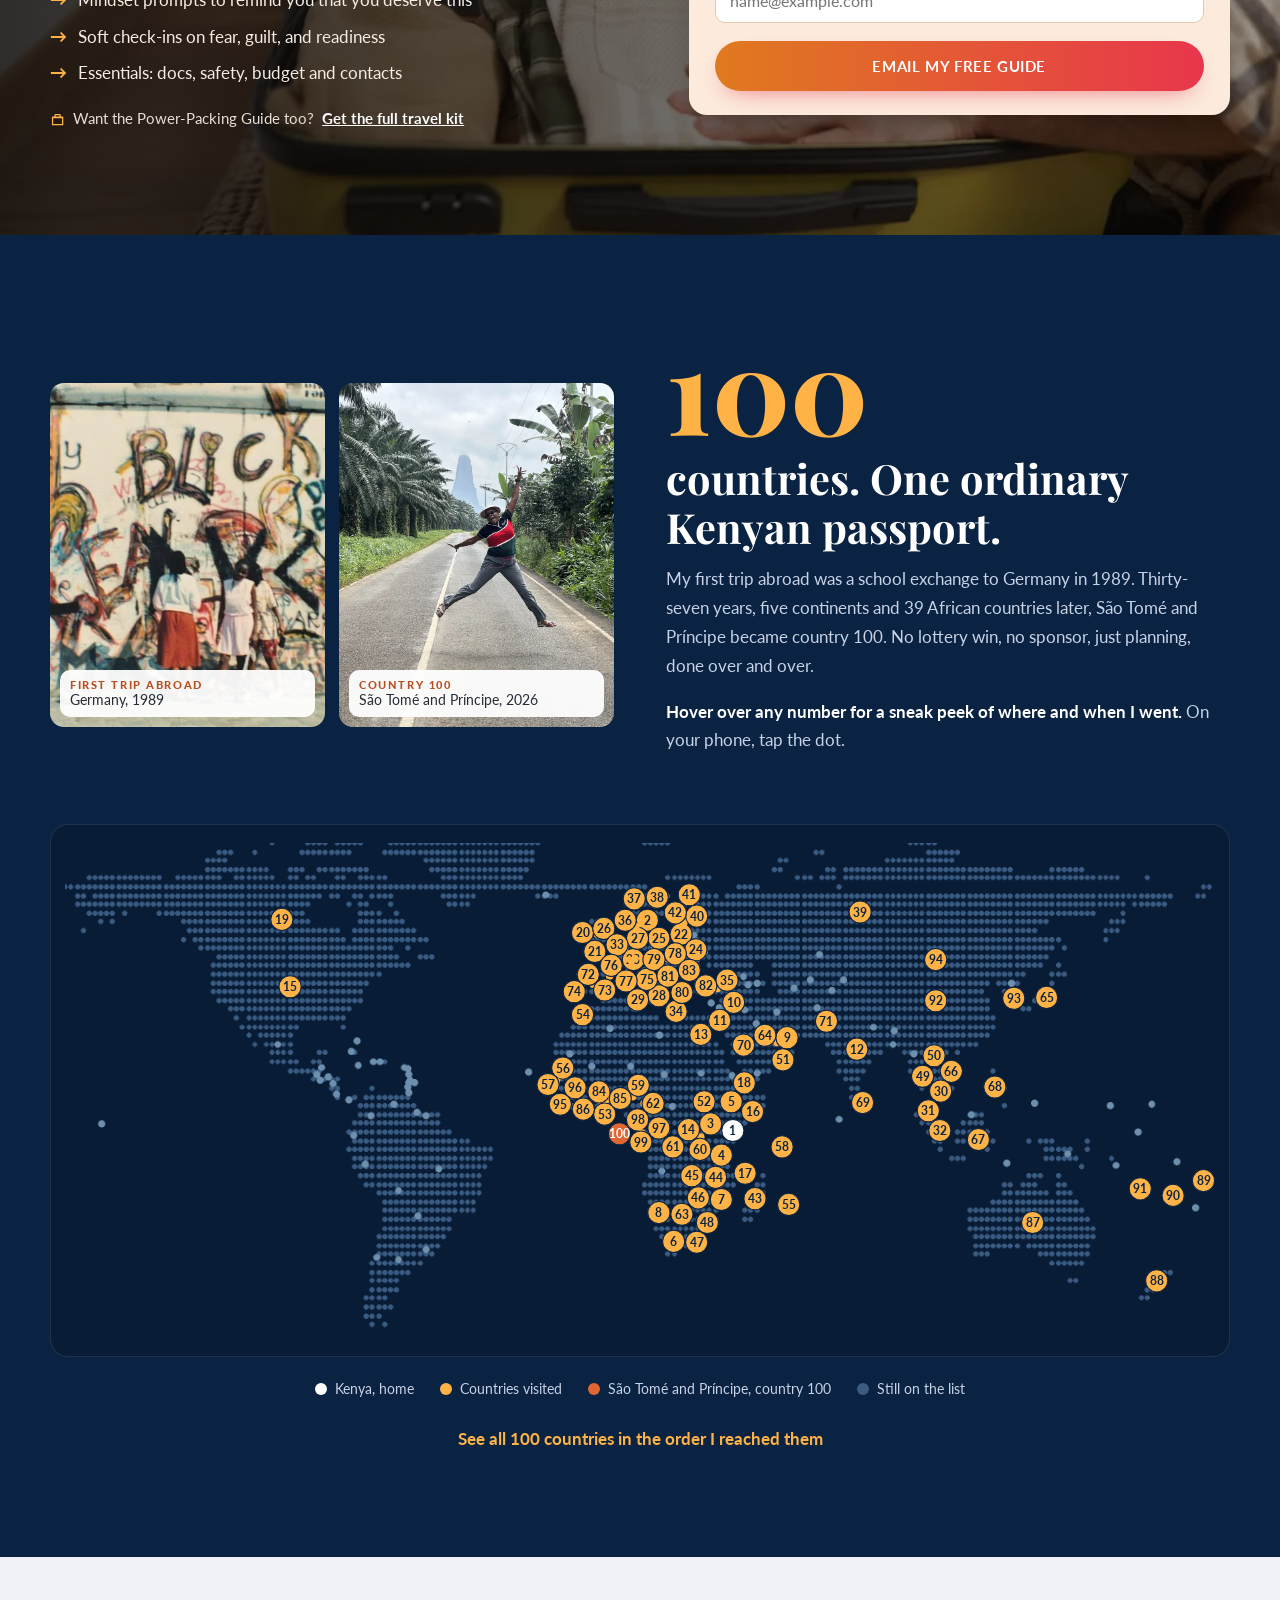
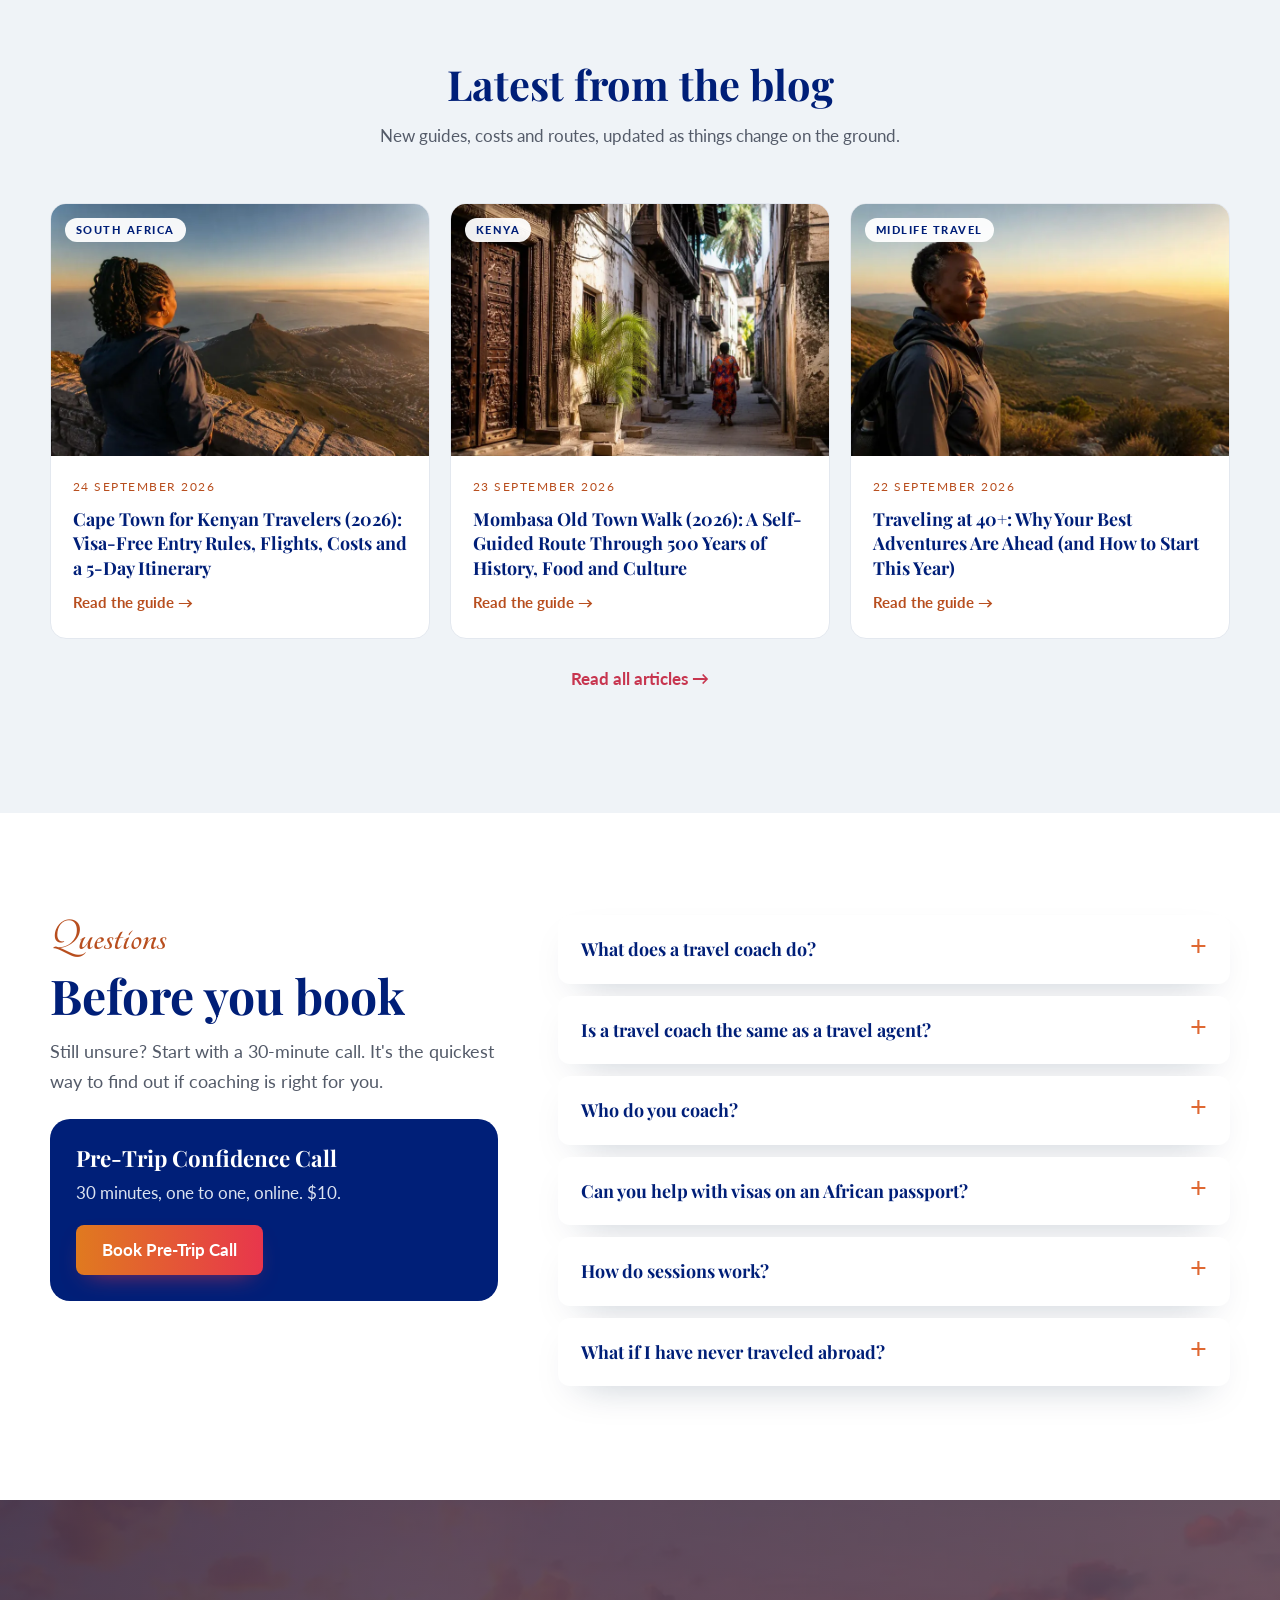
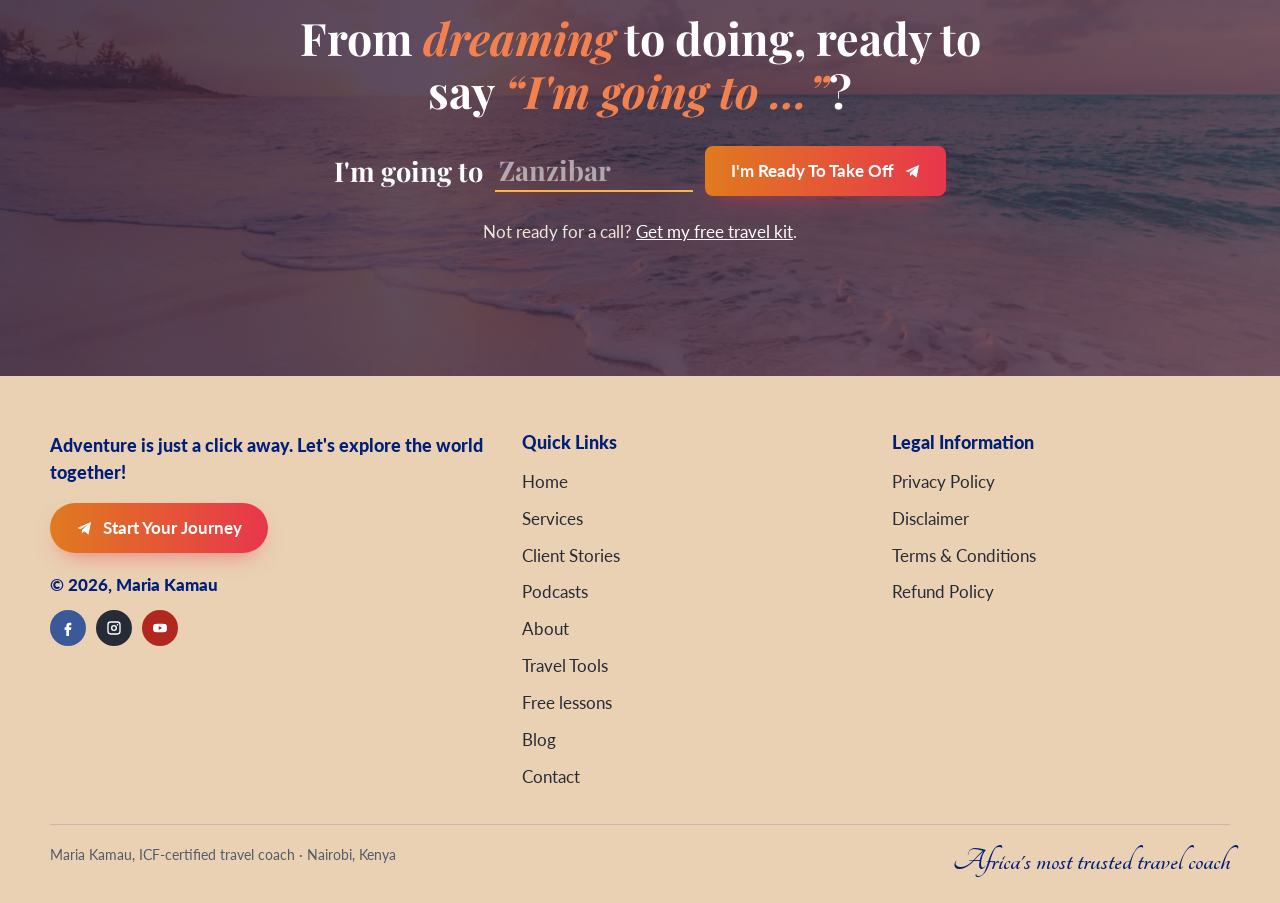
==== commit 0bf649f8: "Redesign v8: bring back the sliding featured strip (one logo at a time, slow), keep v7 elsewhere Co-" ====
--- a/index.html
+++ b/index.html
@@ -84,7 +84,7 @@
       <div class="stat"><span class="emo-s" aria-hidden="true" style="--n:50;--d:3000ms;--loops:1;background-image:url(assets/img/emoji/medal-strip.webp)"></span><div><b>ICF</b><span>Certified coach</span></div></div>
     </div>
     <div class="press"><span>As featured in</span>
-      <div class="logos" style="--n:10"><div class="lg"><a href="https://travelwithmkay.co.ke/as-seen-in/" aria-label="Kenya Airways Msafiri" style="--i:0"><img src="assets/img/press/msafiri.png" alt="Kenya Airways Msafiri" loading="lazy"></a><a href="https://www.businessdailyafrica.com/bd/lifestyle/travel/four-globetrotters-travels-to-10-plus-countries-this-year-4859604" aria-label="Business Daily" style="--i:1"><img src="assets/img/press/business-daily.png" alt="Business Daily" loading="lazy"></a><a href="https://travelwithmkay.co.ke/as-seen-in/" aria-label="Travel Africa Magazine" style="--i:2"><img src="assets/img/press/travel-africa.png" alt="Travel Africa Magazine" loading="lazy"></a><a href="https://travelwithmkay.co.ke/as-seen-in/" aria-label="JourneyWoman" style="--i:3"><img src="assets/img/press/journeywoman.png" alt="JourneyWoman" loading="lazy"></a></div><div class="lg lg-pod"><a class="pod" href="https://travelwithmkay.co.ke/travel-podcasts/thrive-after-45-podcast-maria-kamau/" aria-label="Thrive After 45 podcast" style="--i:4"><img src="assets/img/podcasts/thrive-after-45.webp" alt="Thrive After 45" loading="lazy"></a><a class="pod" href="https://travelwithmkay.co.ke/travel-podcasts/moving-through-menopause-podcast-maria-kamau/" aria-label="Moving Through Menopause podcast" style="--i:5"><img src="assets/img/podcasts/moving-through-menopause.webp" alt="Moving Through Menopause" loading="lazy"></a><a class="pod" href="https://travelwithmkay.co.ke/travel-podcasts/bitonga-travel-podcast-maria-kamau/" aria-label="Podcast da Bitonga Travel podcast" style="--i:6"><img src="assets/img/podcasts/bitonga-travel.webp" alt="Podcast da Bitonga Travel" loading="lazy"></a><a class="pod" href="https://travelwithmkay.co.ke/women-making-waves-podcast-maria-kamau/" aria-label="Women Making Waves podcast" style="--i:7"><img src="assets/img/podcasts/women-making-waves.webp" alt="Women Making Waves" loading="lazy"></a><a class="pod" href="https://travelwithmkay.co.ke/midlife-butterfly-podcast-maria-kamau/" aria-label="Midlife Butterfly podcast" style="--i:8"><img src="assets/img/podcasts/midlife-butterfly.webp" alt="Midlife Butterfly" loading="lazy"></a><a class="pod" href="https://travelwithmkay.co.ke/travel-tales-podcast/" aria-label="Travel Tales with Mike Siegel podcast" style="--i:9"><img src="assets/img/podcasts/travel-tales.webp" alt="Travel Tales with Mike Siegel" loading="lazy"></a></div></div>
+      <div class="marquee"><div class="marquee-track"><a href="https://travelwithmkay.co.ke/as-seen-in/" aria-label="Kenya Airways Msafiri"><img src="assets/img/press/msafiri.png" alt="Kenya Airways Msafiri" loading="lazy"></a><a href="https://www.businessdailyafrica.com/bd/lifestyle/travel/four-globetrotters-travels-to-10-plus-countries-this-year-4859604" aria-label="Business Daily"><img src="assets/img/press/business-daily.png" alt="Business Daily" loading="lazy"></a><a href="https://travelwithmkay.co.ke/as-seen-in/" aria-label="Travel Africa Magazine"><img src="assets/img/press/travel-africa.png" alt="Travel Africa Magazine" loading="lazy"></a><a href="https://travelwithmkay.co.ke/as-seen-in/" aria-label="JourneyWoman"><img src="assets/img/press/journeywoman.png" alt="JourneyWoman" loading="lazy"></a><a class="pod" href="https://travelwithmkay.co.ke/travel-podcasts/thrive-after-45-podcast-maria-kamau/" aria-label="Thrive After 45 podcast"><img src="assets/img/podcasts/thrive-after-45.webp" alt="Thrive After 45" loading="lazy"></a><a class="pod" href="https://travelwithmkay.co.ke/travel-podcasts/moving-through-menopause-podcast-maria-kamau/" aria-label="Moving Through Menopause podcast"><img src="assets/img/podcasts/moving-through-menopause.webp" alt="Moving Through Menopause" loading="lazy"></a><a class="pod" href="https://travelwithmkay.co.ke/travel-podcasts/bitonga-travel-podcast-maria-kamau/" aria-label="Podcast da Bitonga Travel podcast"><img src="assets/img/podcasts/bitonga-travel.webp" alt="Podcast da Bitonga Travel" loading="lazy"></a><a class="pod" href="https://travelwithmkay.co.ke/women-making-waves-podcast-maria-kamau/" aria-label="Women Making Waves podcast"><img src="assets/img/podcasts/women-making-waves.webp" alt="Women Making Waves" loading="lazy"></a><a class="pod" href="https://travelwithmkay.co.ke/midlife-butterfly-podcast-maria-kamau/" aria-label="Midlife Butterfly podcast"><img src="assets/img/podcasts/midlife-butterfly.webp" alt="Midlife Butterfly" loading="lazy"></a><a class="pod" href="https://travelwithmkay.co.ke/travel-tales-podcast/" aria-label="Travel Tales with Mike Siegel podcast"><img src="assets/img/podcasts/travel-tales.webp" alt="Travel Tales with Mike Siegel" loading="lazy"></a><a class="dup" tabindex="-1" aria-hidden="true" href="https://travelwithmkay.co.ke/as-seen-in/" aria-label="Kenya Airways Msafiri"><img src="assets/img/press/msafiri.png" alt="Kenya Airways Msafiri" loading="lazy"></a><a class="dup" tabindex="-1" aria-hidden="true" href="https://www.businessdailyafrica.com/bd/lifestyle/travel/four-globetrotters-travels-to-10-plus-countries-this-year-4859604" aria-label="Business Daily"><img src="assets/img/press/business-daily.png" alt="Business Daily" loading="lazy"></a><a class="dup" tabindex="-1" aria-hidden="true" href="https://travelwithmkay.co.ke/as-seen-in/" aria-label="Travel Africa Magazine"><img src="assets/img/press/travel-africa.png" alt="Travel Africa Magazine" loading="lazy"></a><a class="dup" tabindex="-1" aria-hidden="true" href="https://travelwithmkay.co.ke/as-seen-in/" aria-label="JourneyWoman"><img src="assets/img/press/journeywoman.png" alt="JourneyWoman" loading="lazy"></a><a class="dup pod" tabindex="-1" aria-hidden="true" href="https://travelwithmkay.co.ke/travel-podcasts/thrive-after-45-podcast-maria-kamau/" aria-label="Thrive After 45 podcast"><img src="assets/img/podcasts/thrive-after-45.webp" alt="Thrive After 45" loading="lazy"></a><a class="dup pod" tabindex="-1" aria-hidden="true" href="https://travelwithmkay.co.ke/travel-podcasts/moving-through-menopause-podcast-maria-kamau/" aria-label="Moving Through Menopause podcast"><img src="assets/img/podcasts/moving-through-menopause.webp" alt="Moving Through Menopause" loading="lazy"></a><a class="dup pod" tabindex="-1" aria-hidden="true" href="https://travelwithmkay.co.ke/travel-podcasts/bitonga-travel-podcast-maria-kamau/" aria-label="Podcast da Bitonga Travel podcast"><img src="assets/img/podcasts/bitonga-travel.webp" alt="Podcast da Bitonga Travel" loading="lazy"></a><a class="dup pod" tabindex="-1" aria-hidden="true" href="https://travelwithmkay.co.ke/women-making-waves-podcast-maria-kamau/" aria-label="Women Making Waves podcast"><img src="assets/img/podcasts/women-making-waves.webp" alt="Women Making Waves" loading="lazy"></a><a class="dup pod" tabindex="-1" aria-hidden="true" href="https://travelwithmkay.co.ke/midlife-butterfly-podcast-maria-kamau/" aria-label="Midlife Butterfly podcast"><img src="assets/img/podcasts/midlife-butterfly.webp" alt="Midlife Butterfly" loading="lazy"></a><a class="dup pod" tabindex="-1" aria-hidden="true" href="https://travelwithmkay.co.ke/travel-tales-podcast/" aria-label="Travel Tales with Mike Siegel podcast"><img src="assets/img/podcasts/travel-tales.webp" alt="Travel Tales with Mike Siegel" loading="lazy"></a></div></div>
     </div>
   </div>
 </section>
@@ -218,8 +218,8 @@
           <img src="assets/img/v3/face-winfred.jpg" alt="" width="64" height="64" loading="lazy"><span><b>Winfred</b><span class="q">Coached with his partner · North Carolina, USA</span></span><span class="d">1:30</span></button></li>
         <li><button type="button" aria-current="false" data-src="assets/video/madren.mp4" data-poster="assets/video/madren-poster.webp" data-vtt="assets/video/madren.vtt" data-quote="“I thought it was $25, but Maria challenged… we found that traveling on a Kenyan passport to Vietnam is a bit more complex.”" data-who="Madren, Bootcamp graduate, coached with her son">
           <img src="assets/img/v3/face-madren.jpg" alt="" width="64" height="64" loading="lazy"><span><b>Madren</b><span class="q">Bootcamp graduate, coached with her son</span></span><span class="d">0:55</span></button></li>
-        <li><button type="button" aria-current="false" data-src="assets/video/grace.mp4" data-poster="assets/video/grace-poster.webp" data-vtt="assets/video/grace.vtt" data-quote="“Within the first three sessions before we traveled, the whole idea of traveling had changed.”" data-who="Grace, Bootcamp graduate">
-          <img src="assets/img/v3/face-grace.jpg" alt="" width="64" height="64" loading="lazy"><span><b>Grace</b><span class="q">Bootcamp graduate</span></span><span class="d">1:09</span></button></li>
+        <li><button type="button" aria-current="false" data-src="assets/video/anastasia.mp4" data-poster="assets/video/anastasia-poster.webp" data-vtt="assets/video/anastasia.vtt" data-quote="“Within the first three sessions before we traveled, the whole idea of traveling had changed.”" data-who="Anastasia, Bootcamp graduate">
+          <img src="assets/img/v3/face-anastasia.jpg" alt="" width="64" height="64" loading="lazy"><span><b>Anastasia</b><span class="q">Bootcamp graduate</span></span><span class="d">1:09</span></button></li>
         </ul>
         <div class="now" aria-live="polite"><blockquote>“…independent travel does not mean unsupported travel. It means being better prepared.”</blockquote><cite>Catherine, Coached with her family</cite></div>
       </div>
--- a/assets/css/site.css
+++ b/assets/css/site.css
@@ -857,28 +857,6 @@
 .topbar .tb-emoji { width: 18px; height: 18px; flex: none; transition: transform .45s cubic-bezier(.2, .8, .2, 1); }
 .topbar a:hover .tb-emoji { transform: translate(3px, -2px); }
 
-/* Featured logos: all on show; each takes its turn to rise, slowly, one after another (no marquee).
-   One turn = --step; the rise uses 9% of the cycle, which is just under one step, so turns never overlap. */
-.cred .press { flex-direction: column; align-items: center; gap: 16px; }
-.cred .logos { display: flex; flex-wrap: wrap; justify-content: center; align-items: center; gap: 12px; --step: 1.6s; }
-.cred .lg { display: flex; flex-wrap: wrap; justify-content: center; align-items: center; gap: 12px; }
-.cred .logos a { flex: none; display: flex; align-items: center; height: 50px; padding: 7px 13px; border-radius: 10px; background: #fff;
-  animation: logo-turn calc((var(--n) + 1) * var(--step)) ease-in-out infinite; animation-delay: calc(var(--i) * var(--step)); }
-.cred .logos img { height: 28px; width: auto; max-width: 124px; object-fit: contain; }
-.cred .logos a.pod { width: 50px; padding: 5px; border-radius: 12px; }
-.cred .logos a.pod img { width: 40px; height: 40px; max-width: none; border-radius: 8px; object-fit: cover; }
-@keyframes logo-turn { 0%, 9%, 100% { transform: none; } 4.5% { transform: translateY(-9px) scale(1.07); } }
-.cred .logos:hover a, .cred .logos:focus-within a { animation-play-state: paused; }
-.cred .logos a:hover, .cred .logos a:focus-visible { outline: 2px solid var(--amber); outline-offset: 3px; }
-@media (prefers-reduced-motion: reduce) { .cred .logos a { animation: none; } }
-@media (max-width: 640px) {
-  .cred .logos, .cred .lg { gap: 9px; }
-  .cred .logos a { height: 42px; padding: 6px 10px; }
-  .cred .logos img { height: 22px; max-width: 100px; }
-  .cred .logos a.pod { width: 42px; padding: 4px; }
-  .cred .logos a.pod img { width: 34px; height: 34px; }
-}
-
 /* Client videos: the Watch button sits on the video itself, clear of the name printed under it */
 .play { align-items: flex-end; justify-content: center; padding: 0 0 31%; background: transparent; }
 .play span { box-shadow: 0 12px 26px -12px rgba(0, 0, 0, .7); transition: transform .3s cubic-bezier(.2, .8, .2, 1); }
@@ -955,9 +933,3 @@
   .pcard.row .pdot { display: none; }
   .pcard.row .pbody .links { gap: 4px 14px; }
 }
-/* Phones: press logos in an even 2 x 2 grid of equal tiles (no lone logo on a row) */
-@media (max-width: 560px) {
-  .cred .logos { width: 100%; }
-  .cred .lg:not(.lg-pod) { display: grid; grid-template-columns: 1fr 1fr; width: 100%; max-width: 340px; }
-  .cred .lg:not(.lg-pod) a { justify-content: center; }
-}
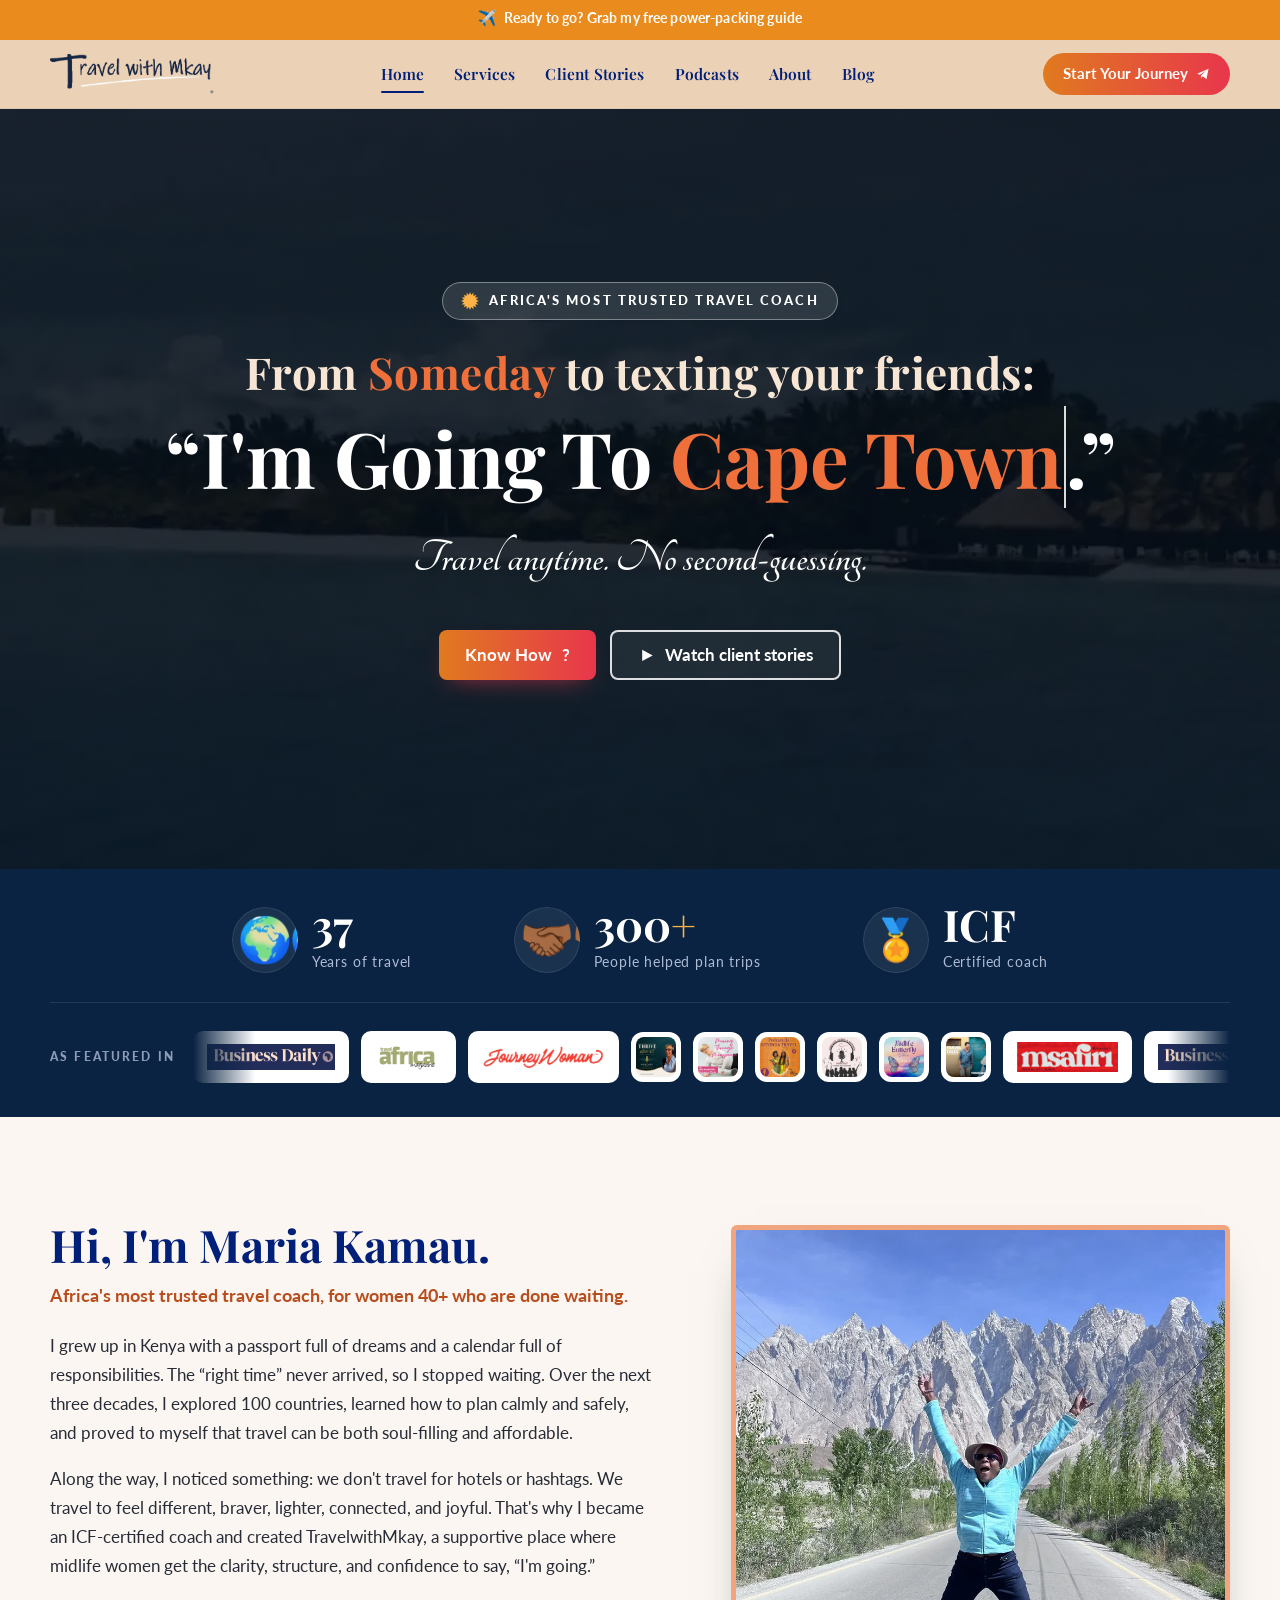
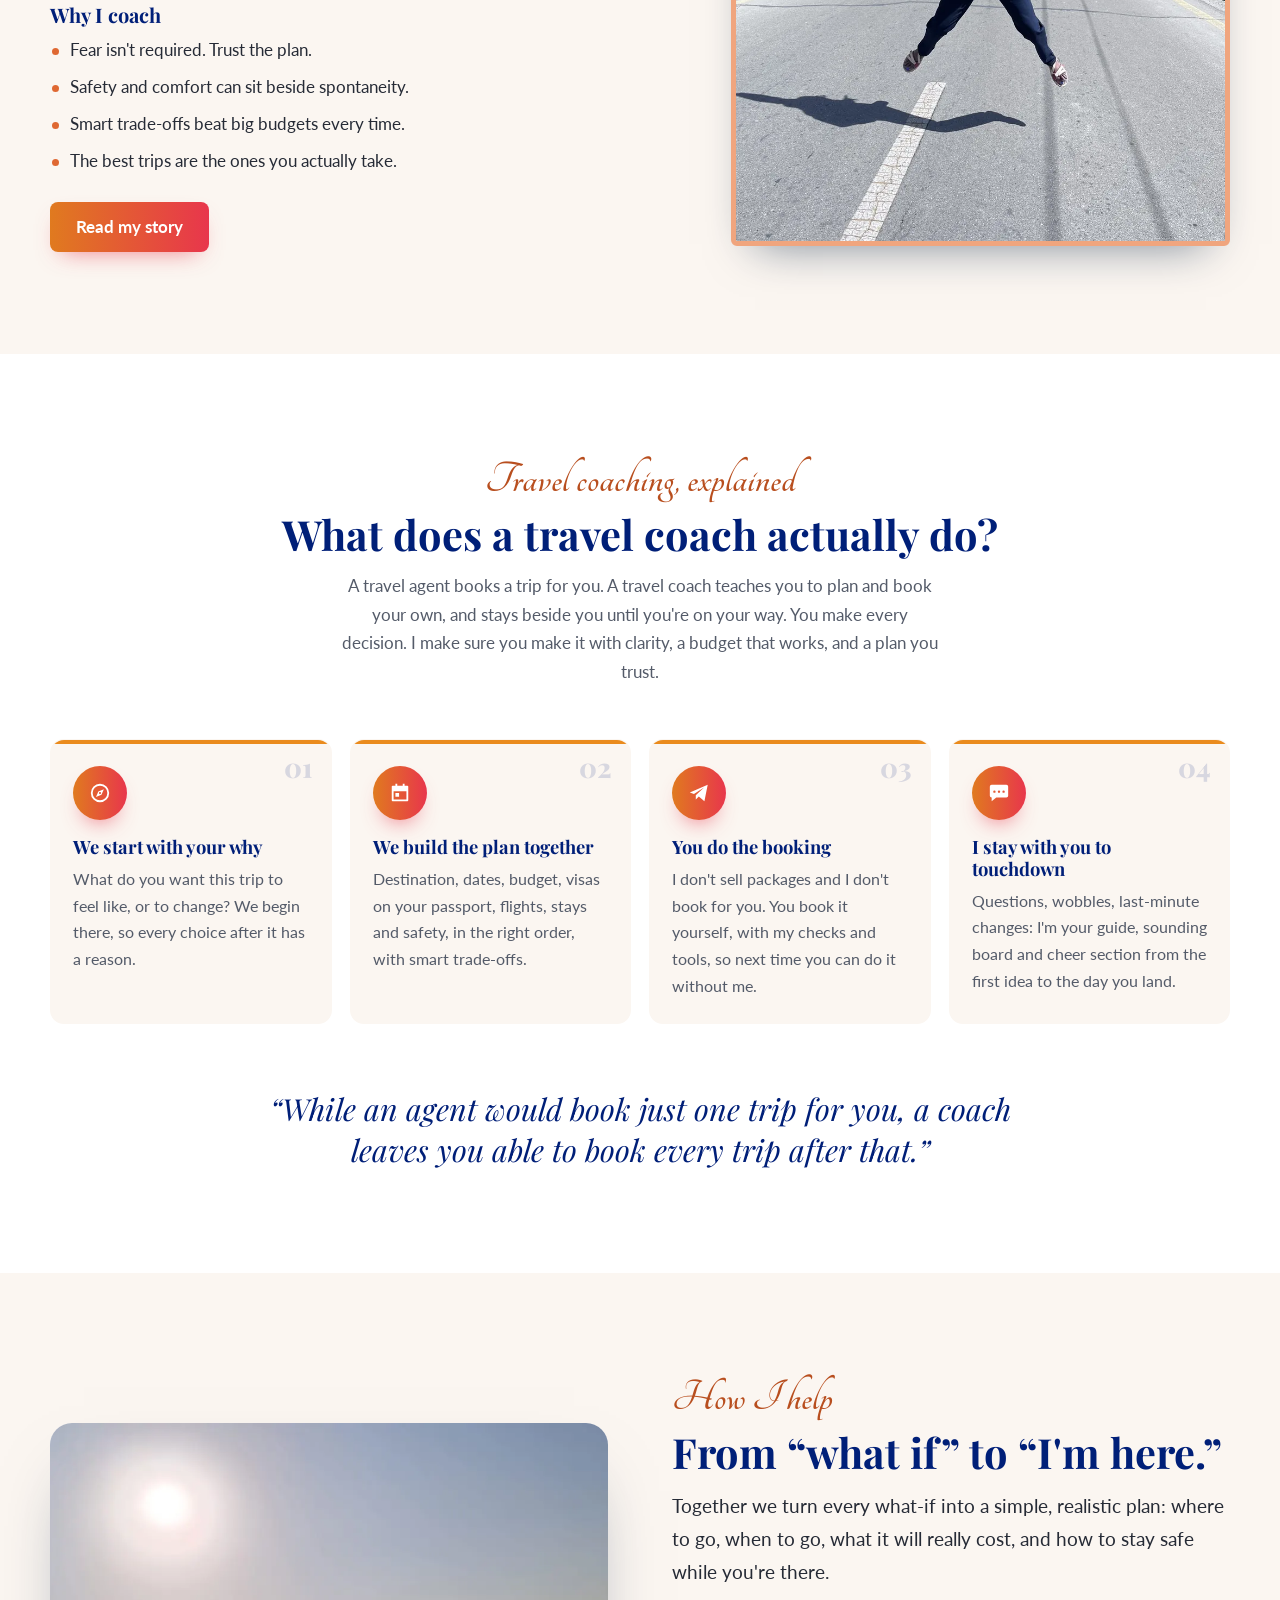
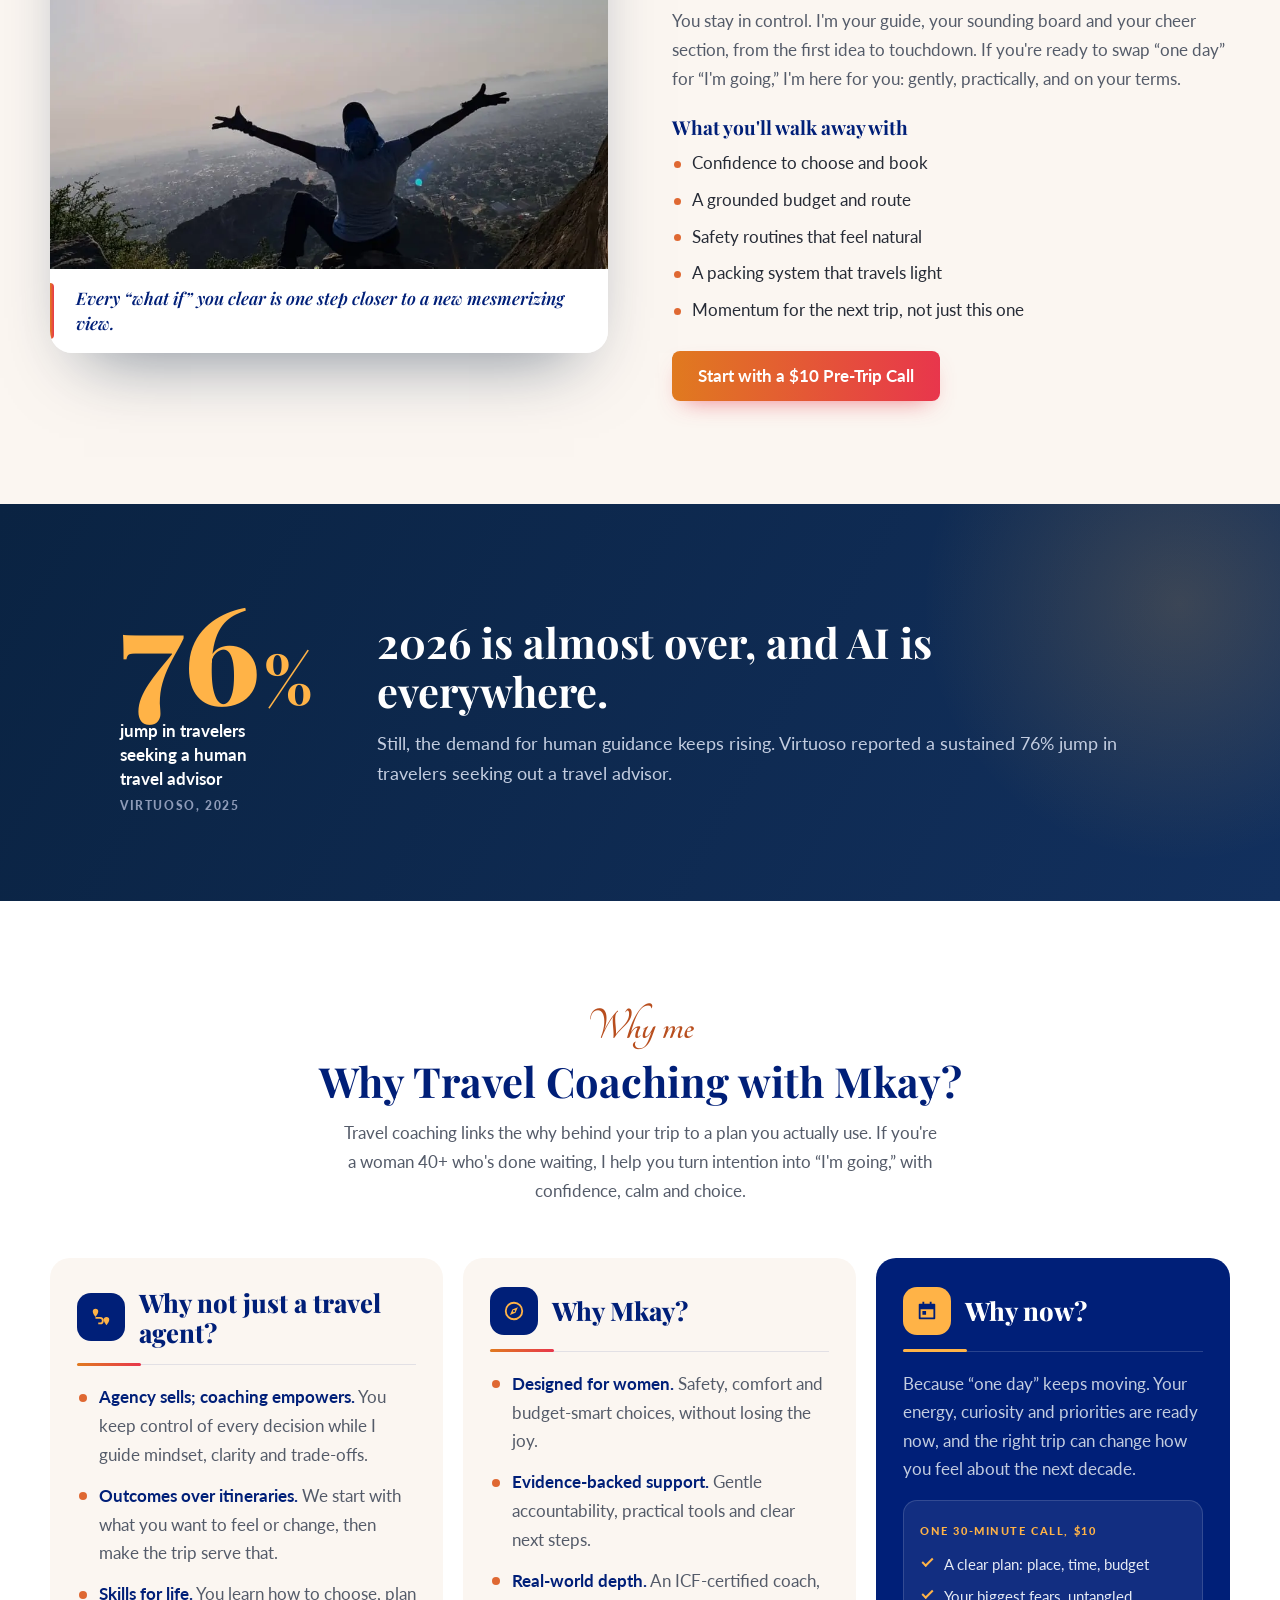
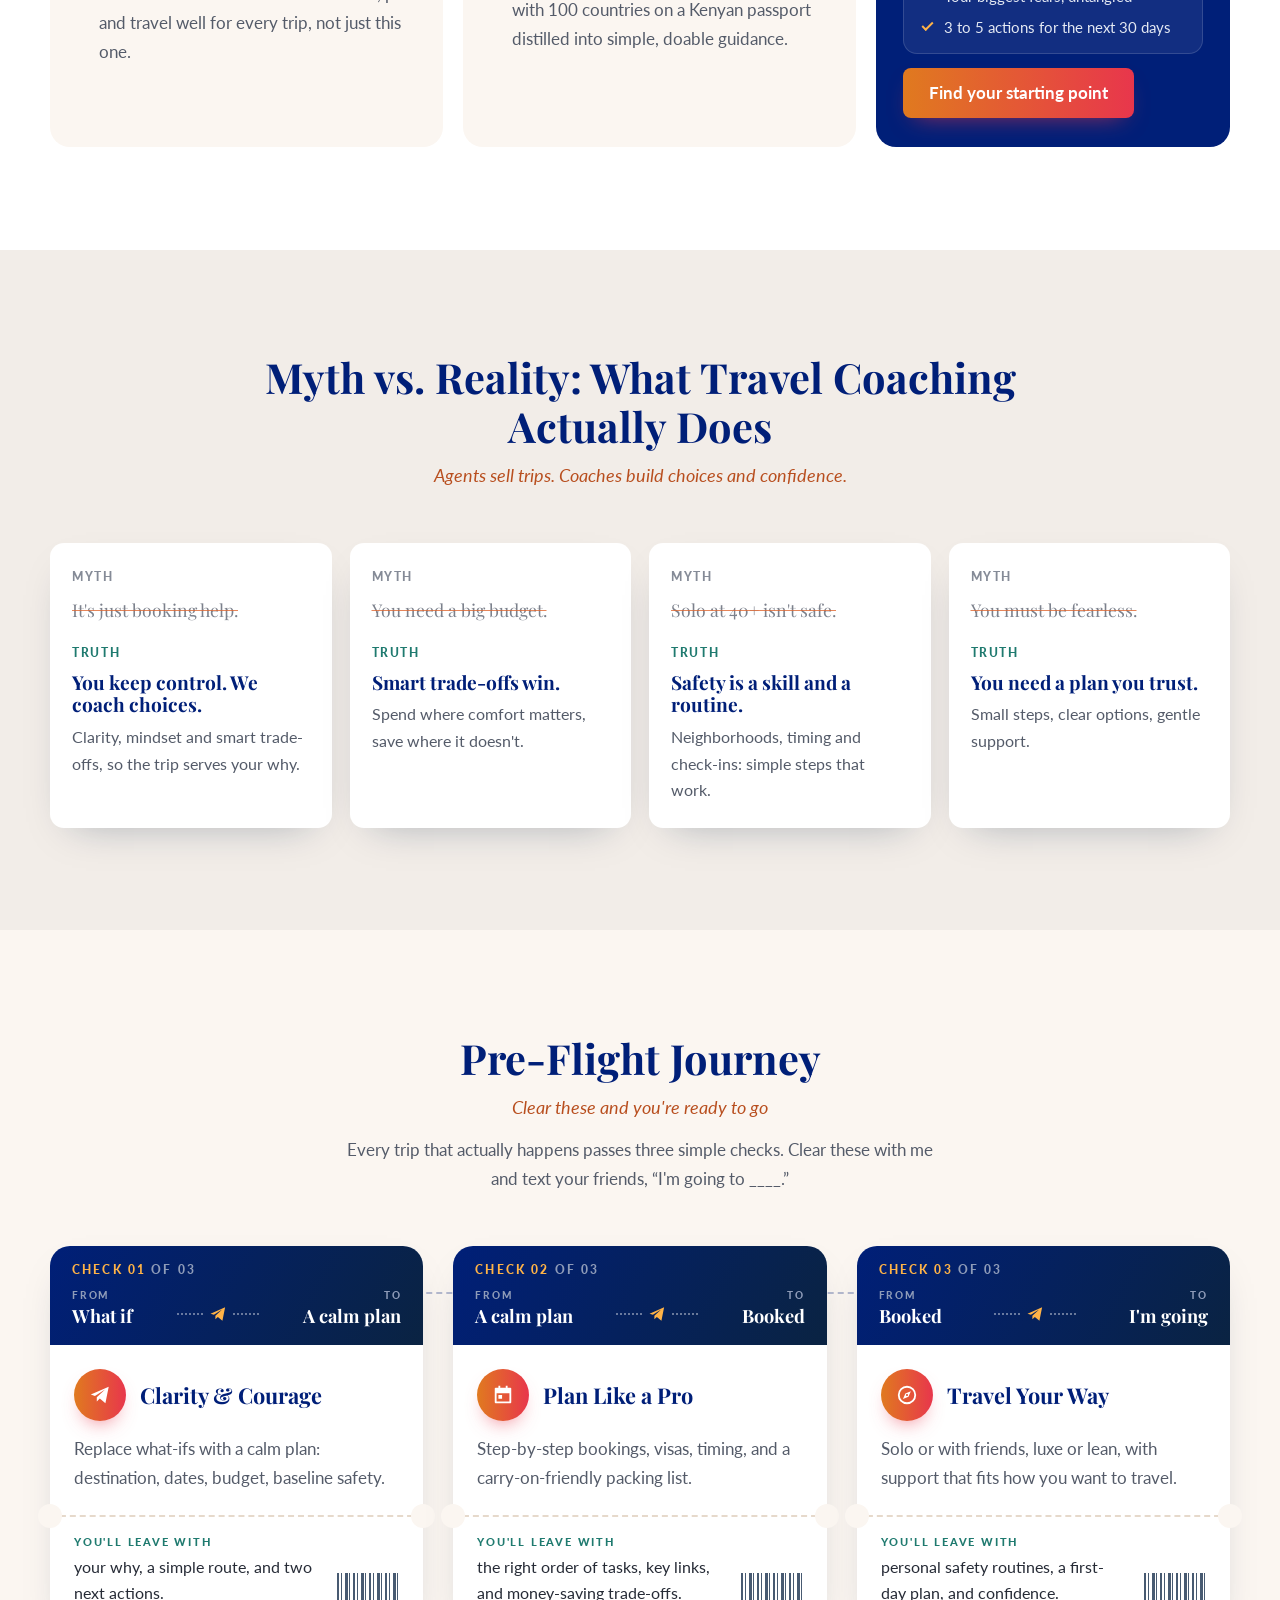
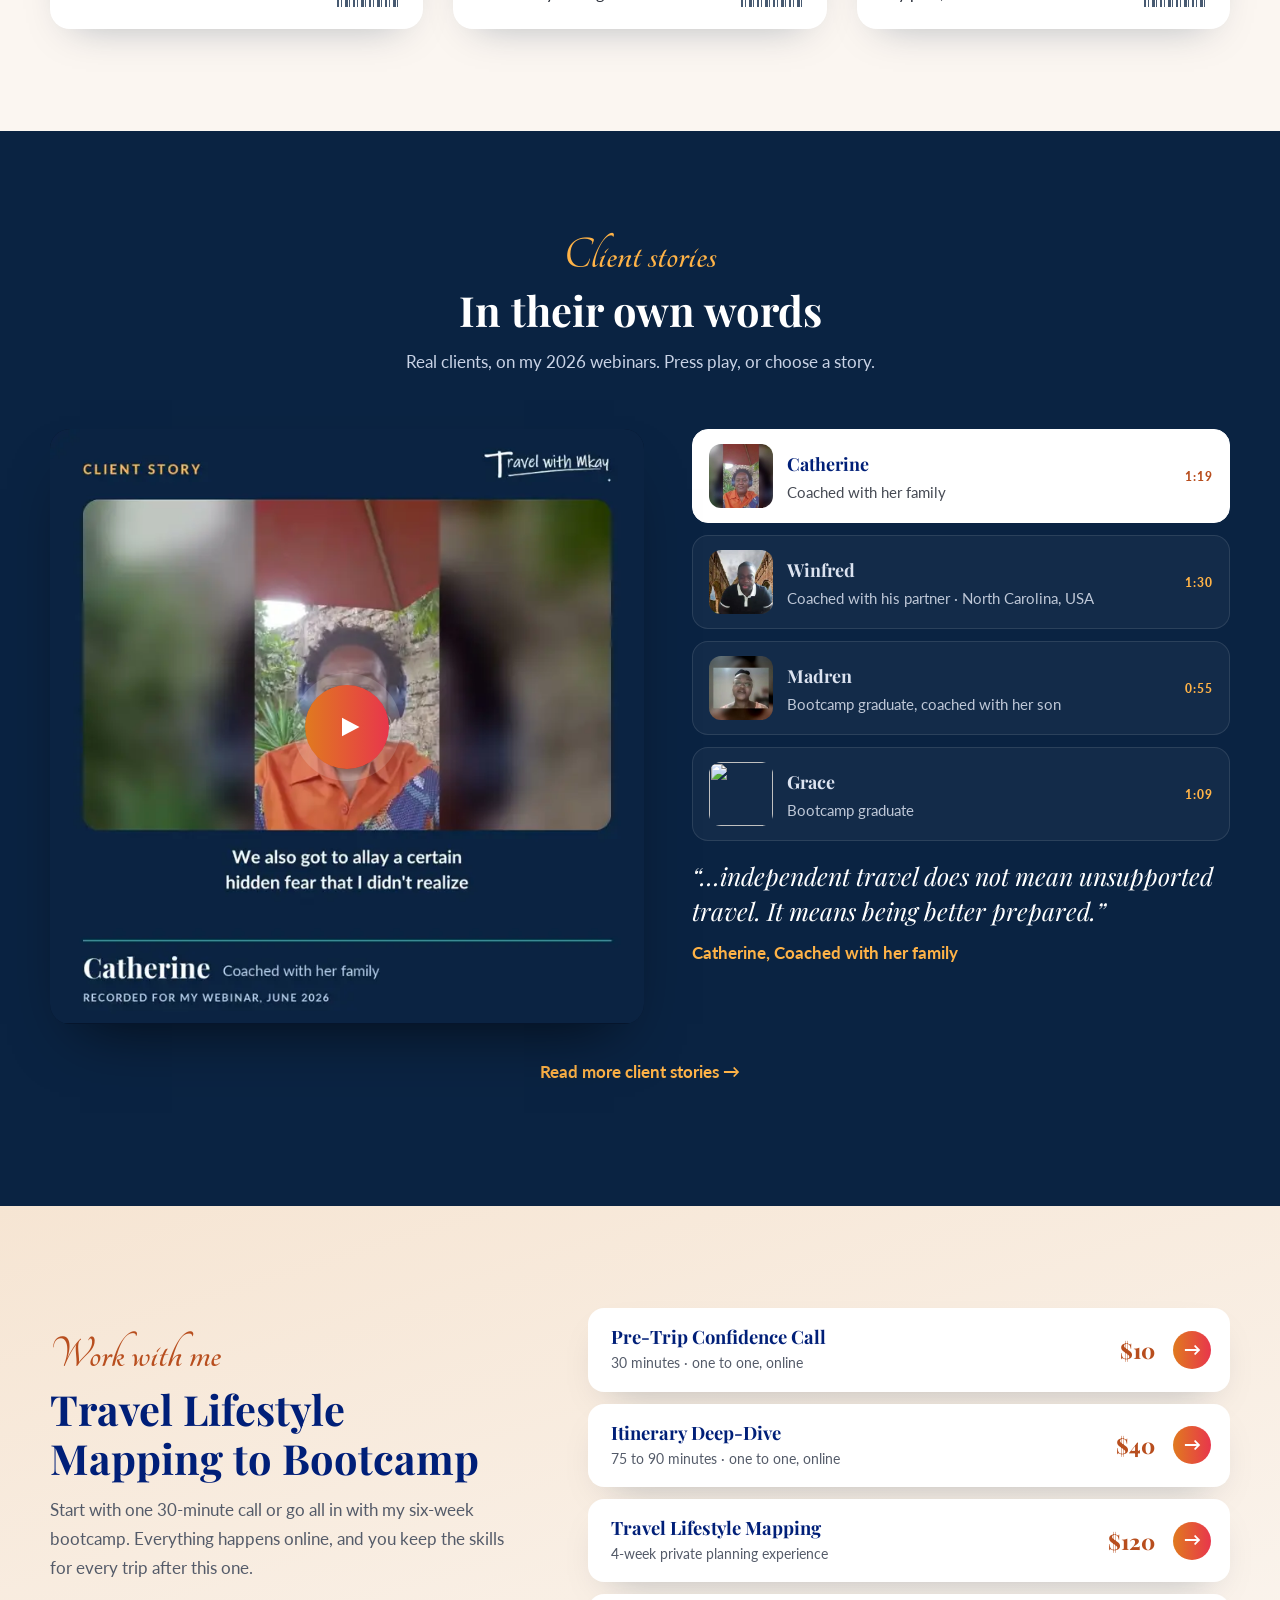
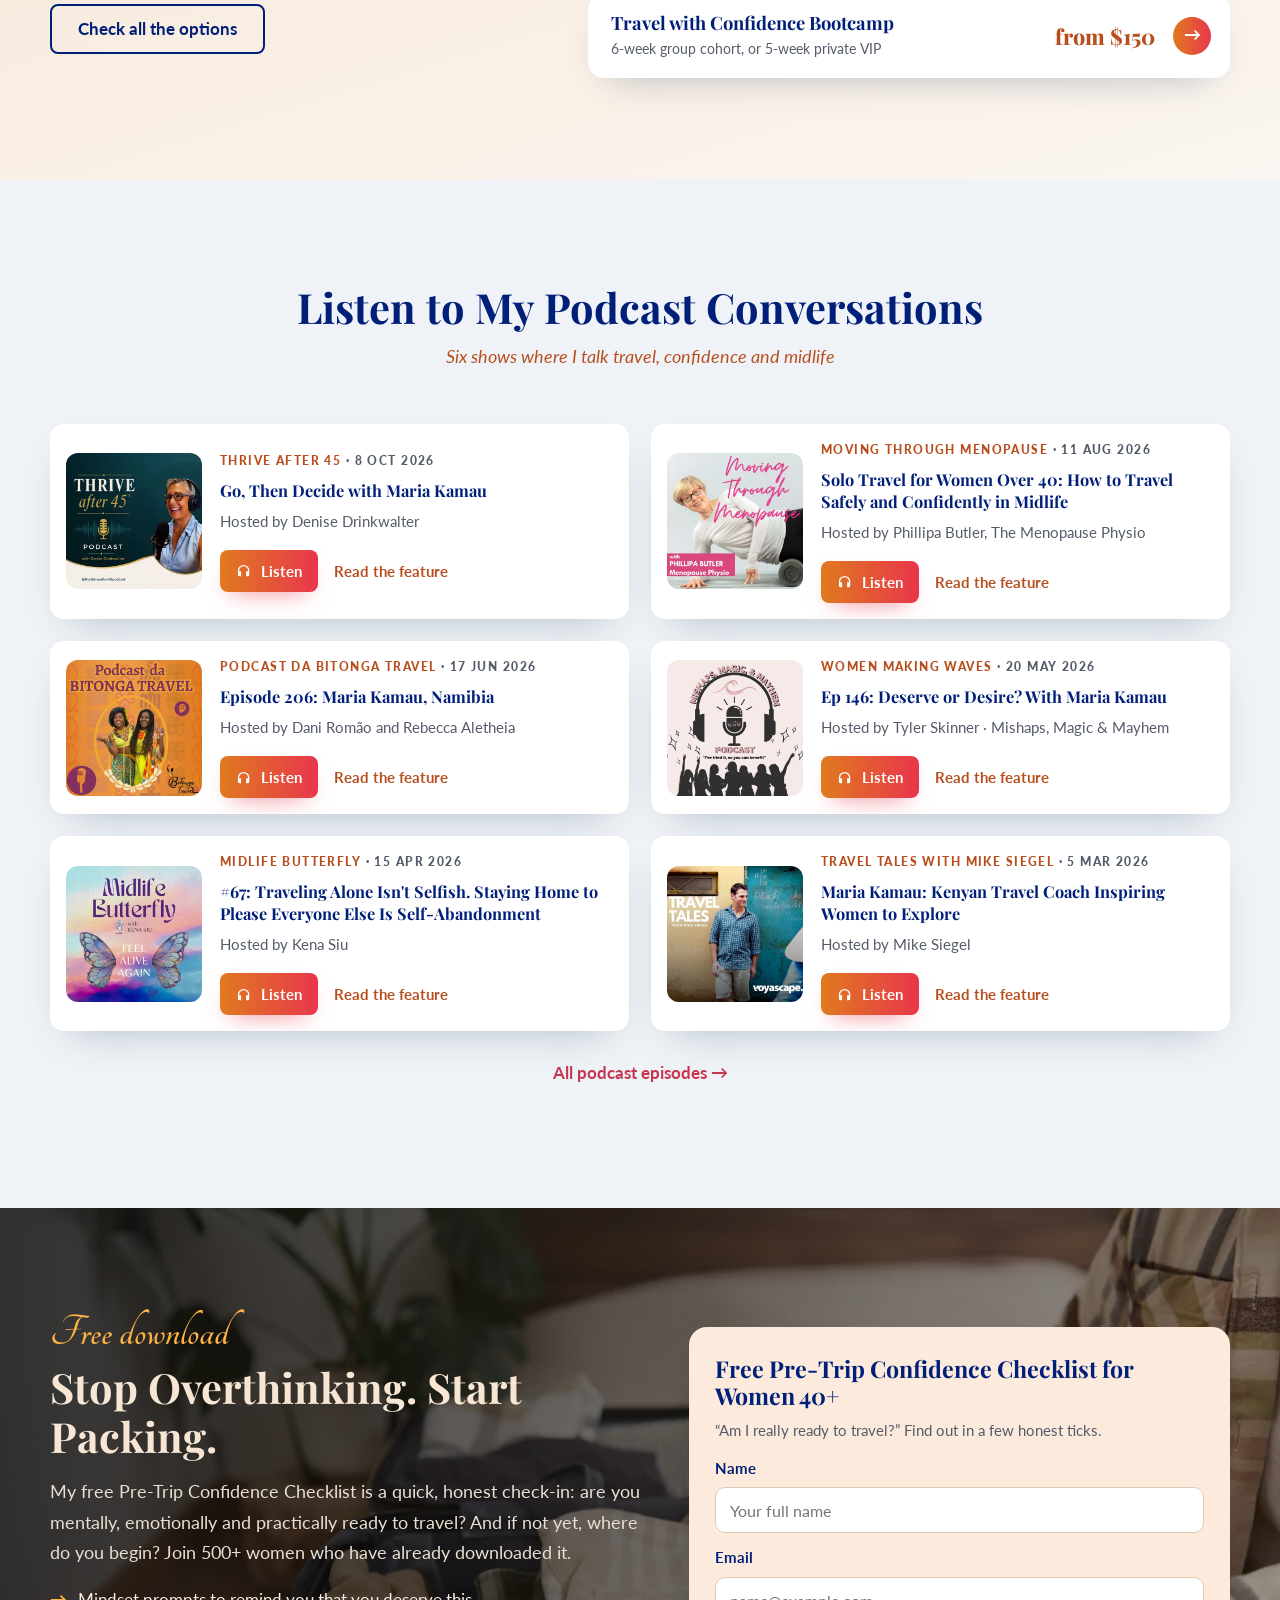
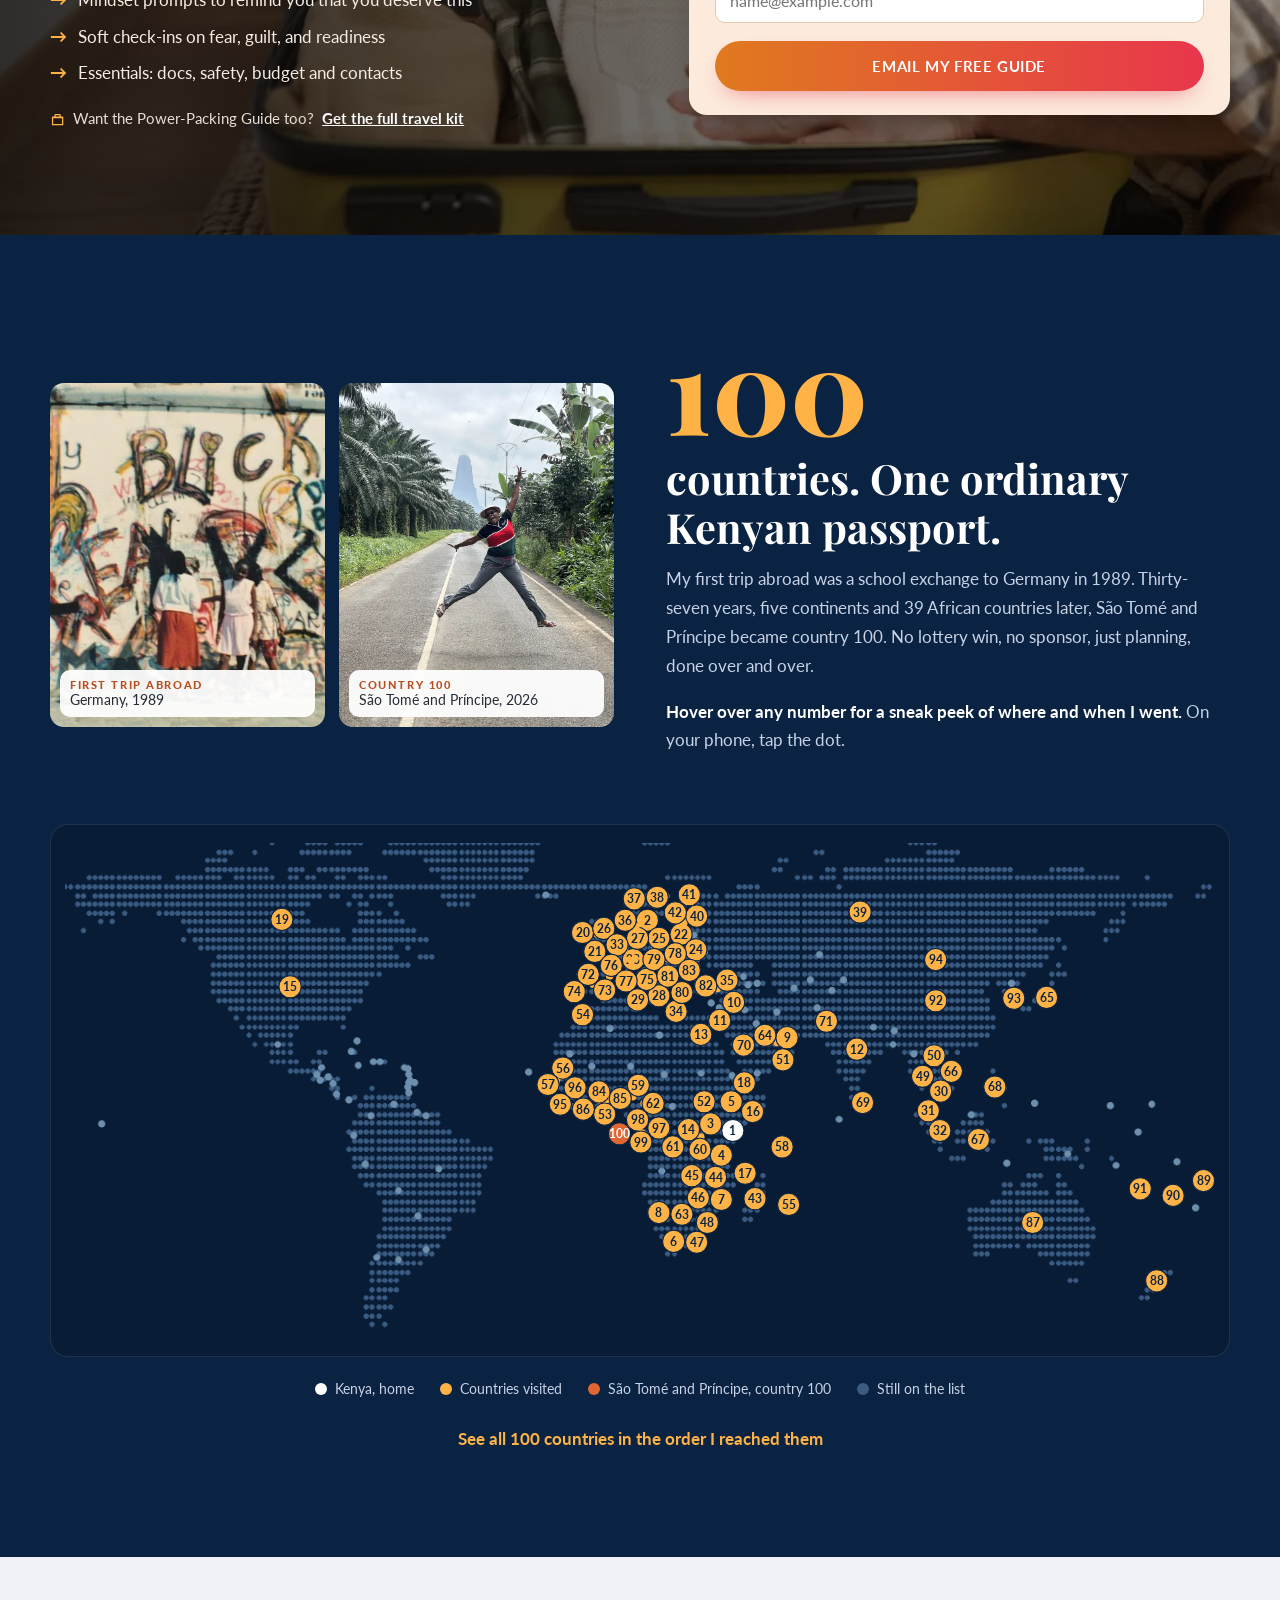
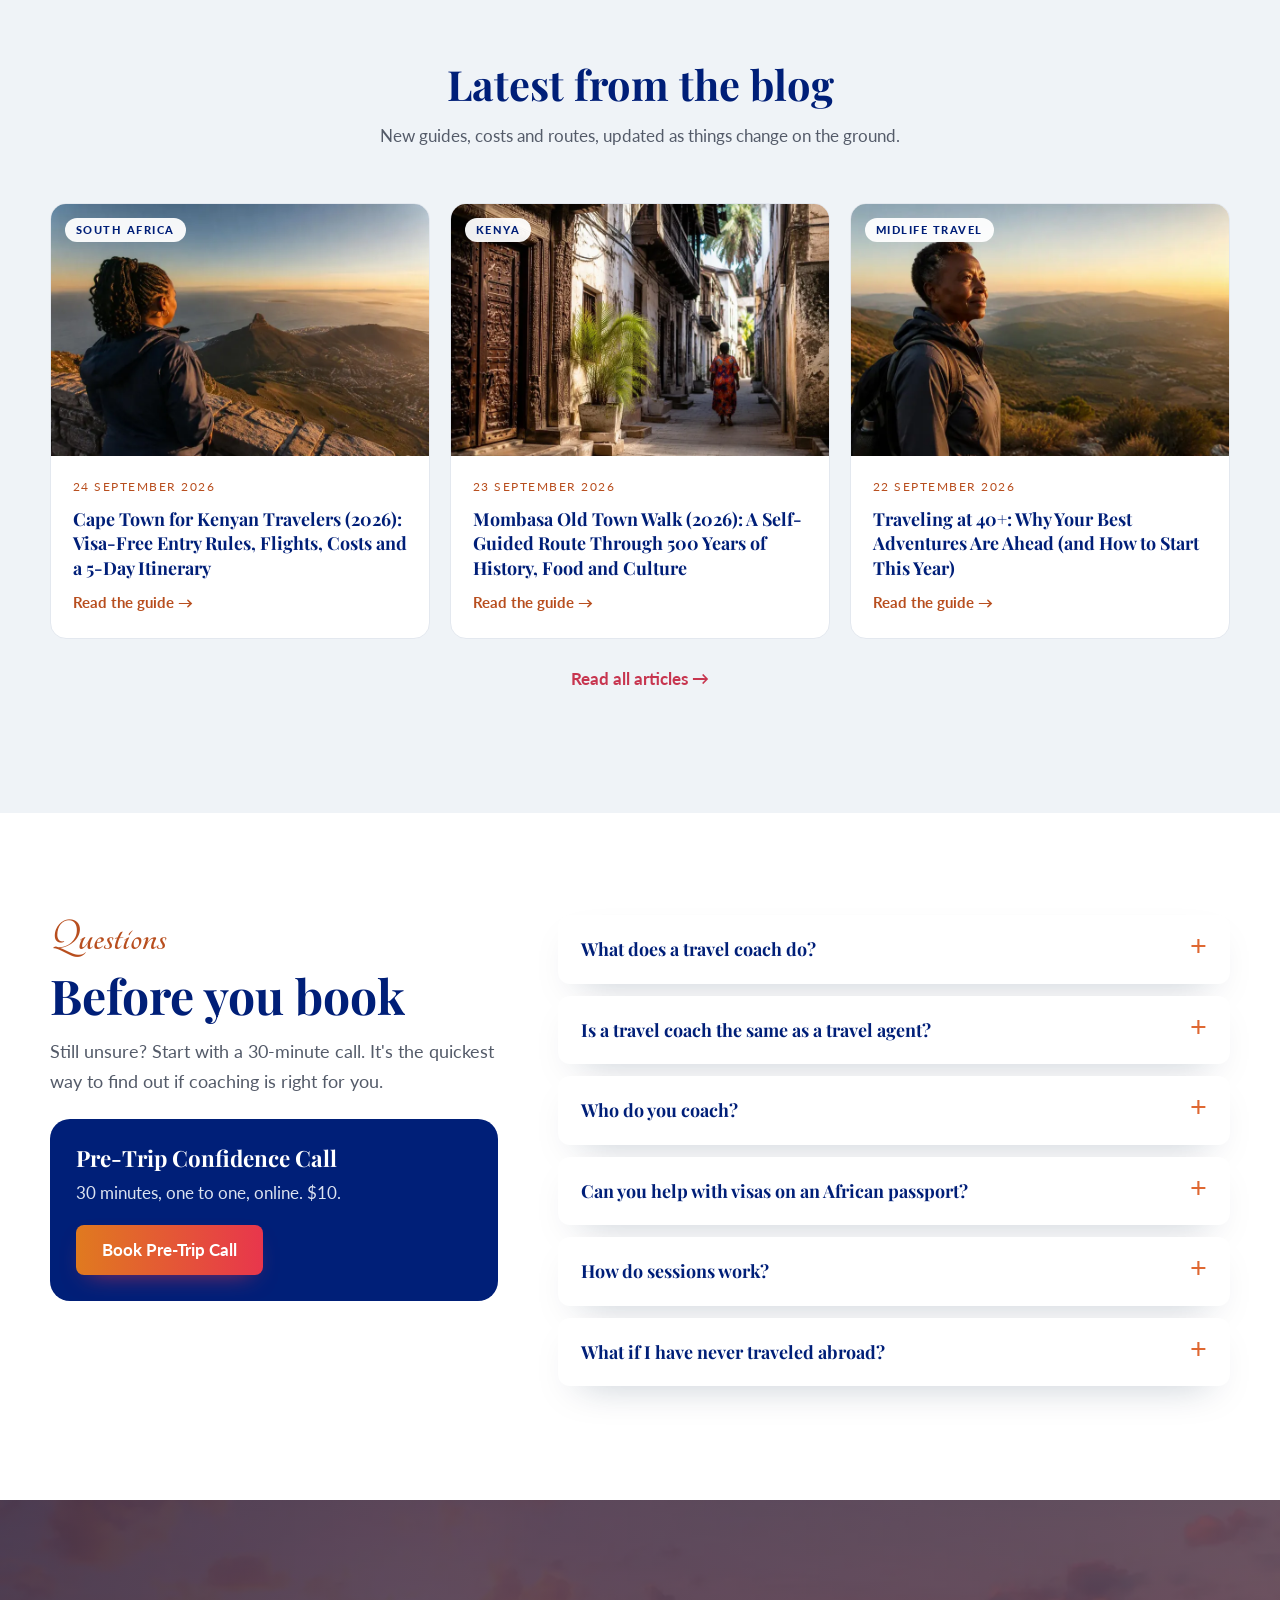
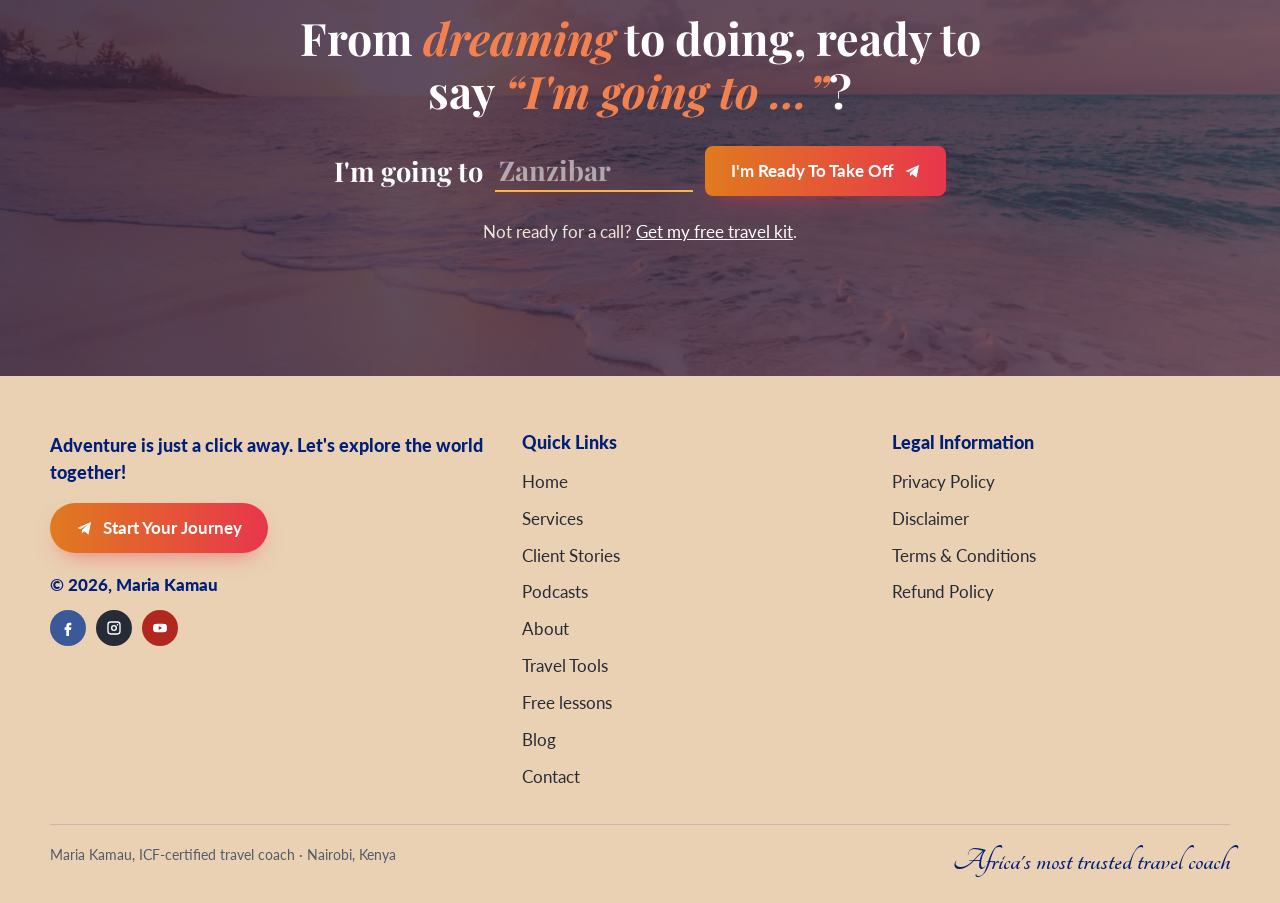
==== commit 6c9a7551: "Redesign v8: bring back the sliding featured strip (one logo at a time, slow), keep v7 elsewhere Co-" ====
--- a/index.html
+++ b/index.html
@@ -218,8 +218,8 @@
           <img src="assets/img/v3/face-winfred.jpg" alt="" width="64" height="64" loading="lazy"><span><b>Winfred</b><span class="q">Coached with his partner · North Carolina, USA</span></span><span class="d">1:30</span></button></li>
         <li><button type="button" aria-current="false" data-src="assets/video/madren.mp4" data-poster="assets/video/madren-poster.webp" data-vtt="assets/video/madren.vtt" data-quote="“I thought it was $25, but Maria challenged… we found that traveling on a Kenyan passport to Vietnam is a bit more complex.”" data-who="Madren, Bootcamp graduate, coached with her son">
           <img src="assets/img/v3/face-madren.jpg" alt="" width="64" height="64" loading="lazy"><span><b>Madren</b><span class="q">Bootcamp graduate, coached with her son</span></span><span class="d">0:55</span></button></li>
-        <li><button type="button" aria-current="false" data-src="assets/video/anastasia.mp4" data-poster="assets/video/anastasia-poster.webp" data-vtt="assets/video/anastasia.vtt" data-quote="“Within the first three sessions before we traveled, the whole idea of traveling had changed.”" data-who="Anastasia, Bootcamp graduate">
-          <img src="assets/img/v3/face-anastasia.jpg" alt="" width="64" height="64" loading="lazy"><span><b>Anastasia</b><span class="q">Bootcamp graduate</span></span><span class="d">1:09</span></button></li>
+        <li><button type="button" aria-current="false" data-src="assets/video/grace.mp4" data-poster="assets/video/grace-poster.webp" data-vtt="assets/video/grace.vtt" data-quote="“Within the first three sessions before we traveled, the whole idea of traveling had changed.”" data-who="Grace, Bootcamp graduate">
+          <img src="assets/img/v3/face-grace.jpg" alt="" width="64" height="64" loading="lazy"><span><b>Grace</b><span class="q">Bootcamp graduate</span></span><span class="d">1:09</span></button></li>
         </ul>
         <div class="now" aria-live="polite"><blockquote>“…independent travel does not mean unsupported travel. It means being better prepared.”</blockquote><cite>Catherine, Coached with her family</cite></div>
       </div>
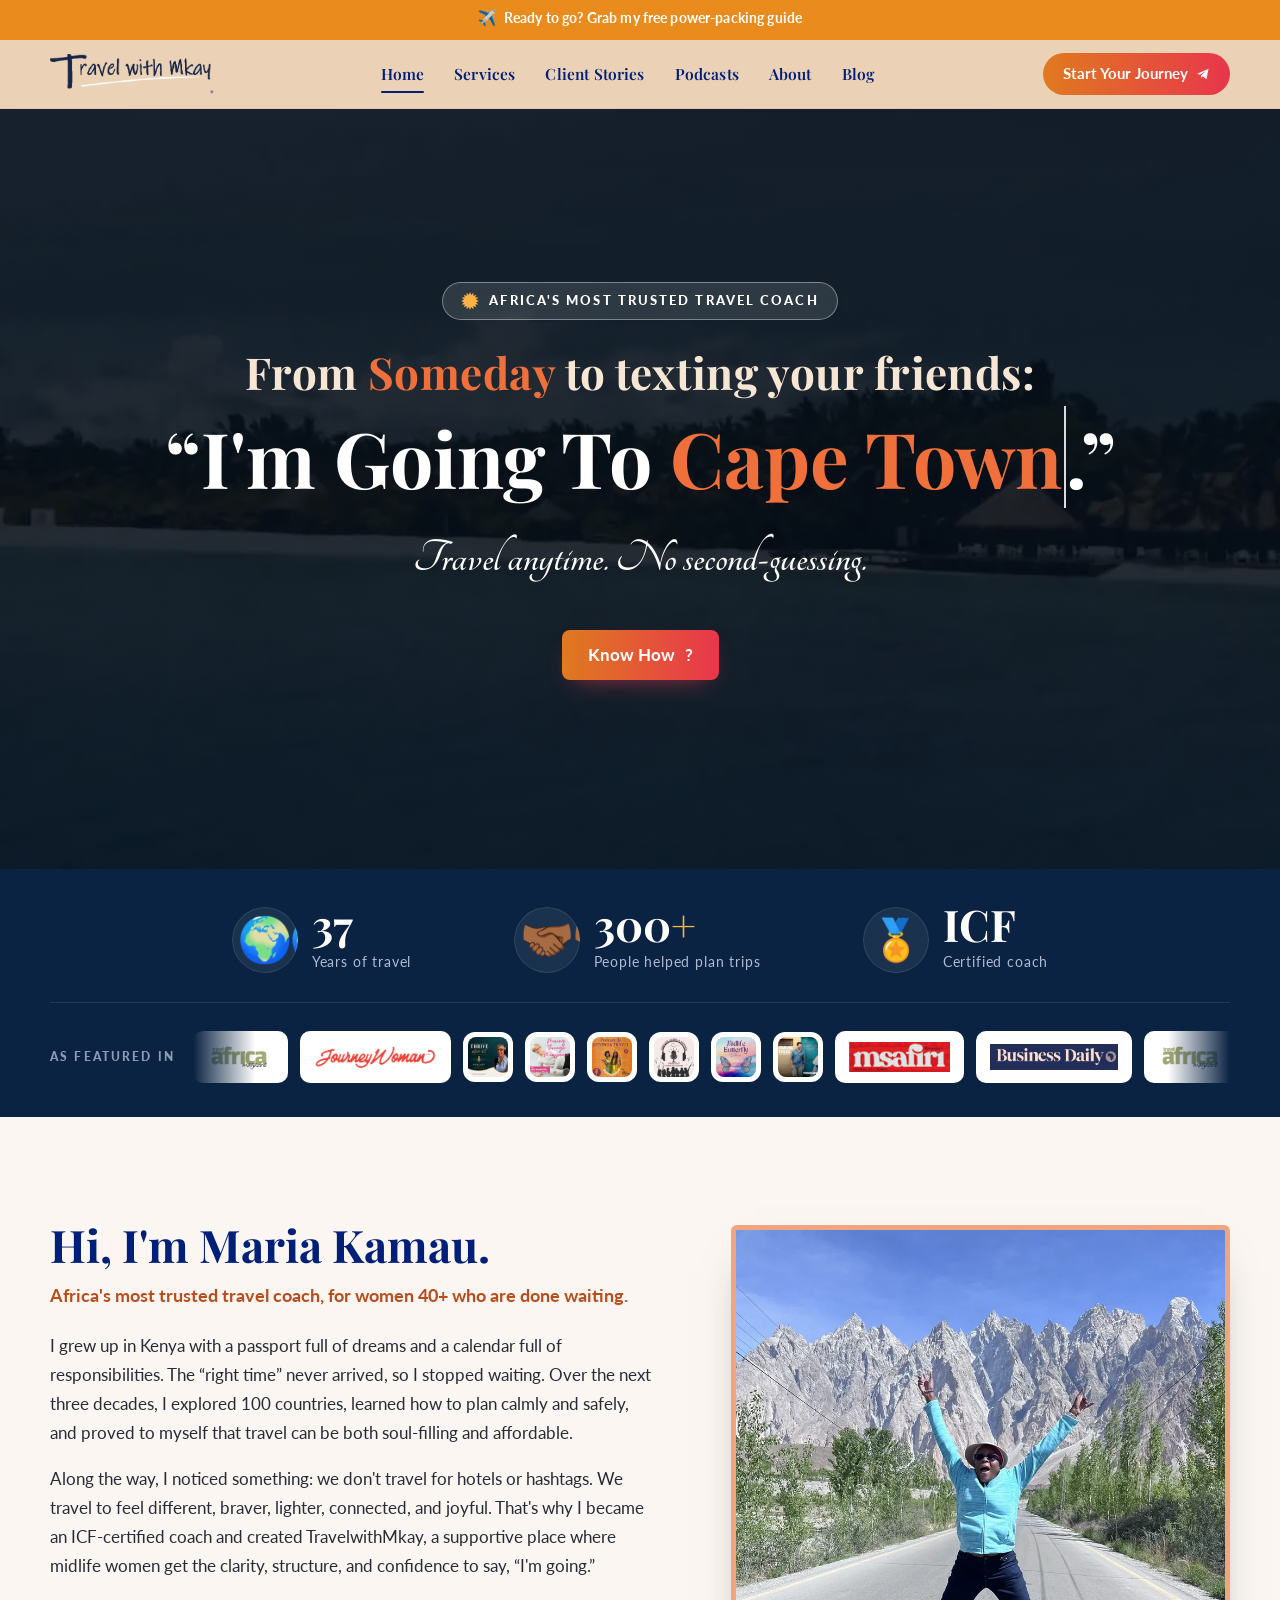
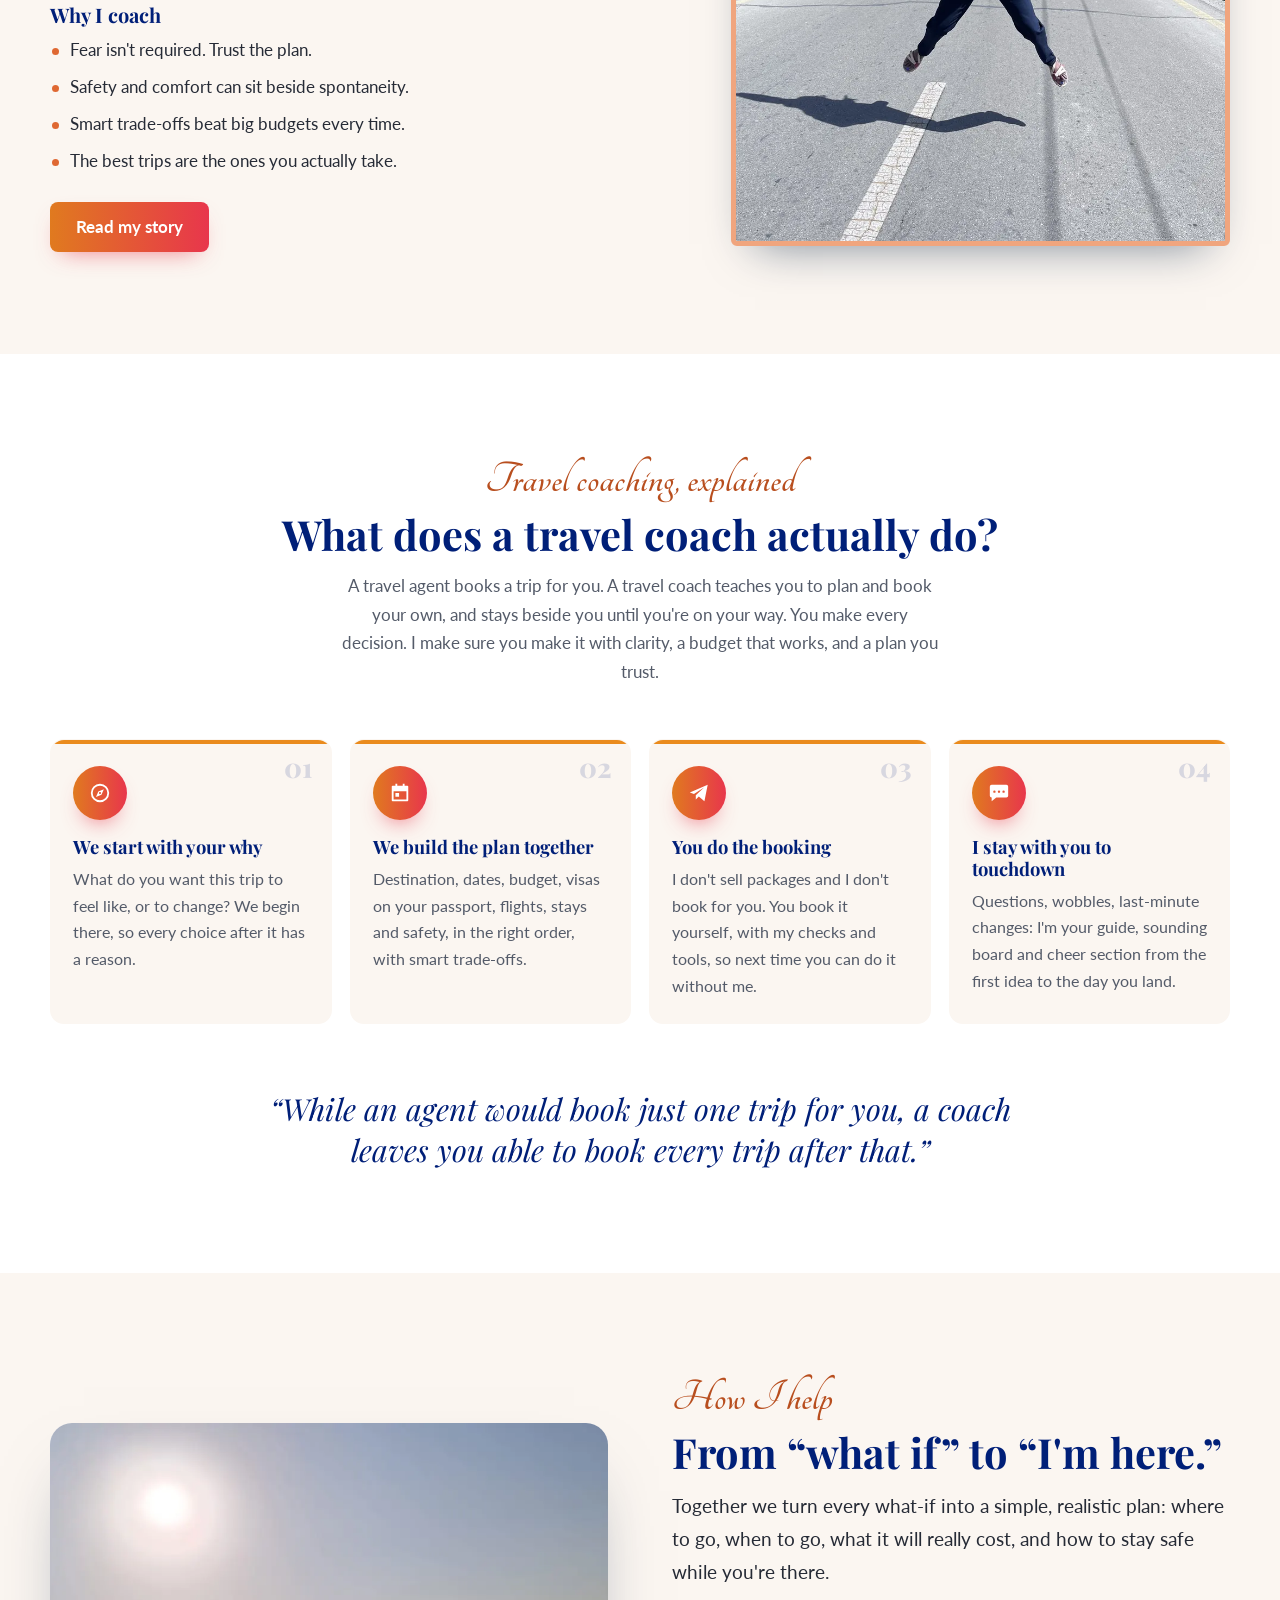
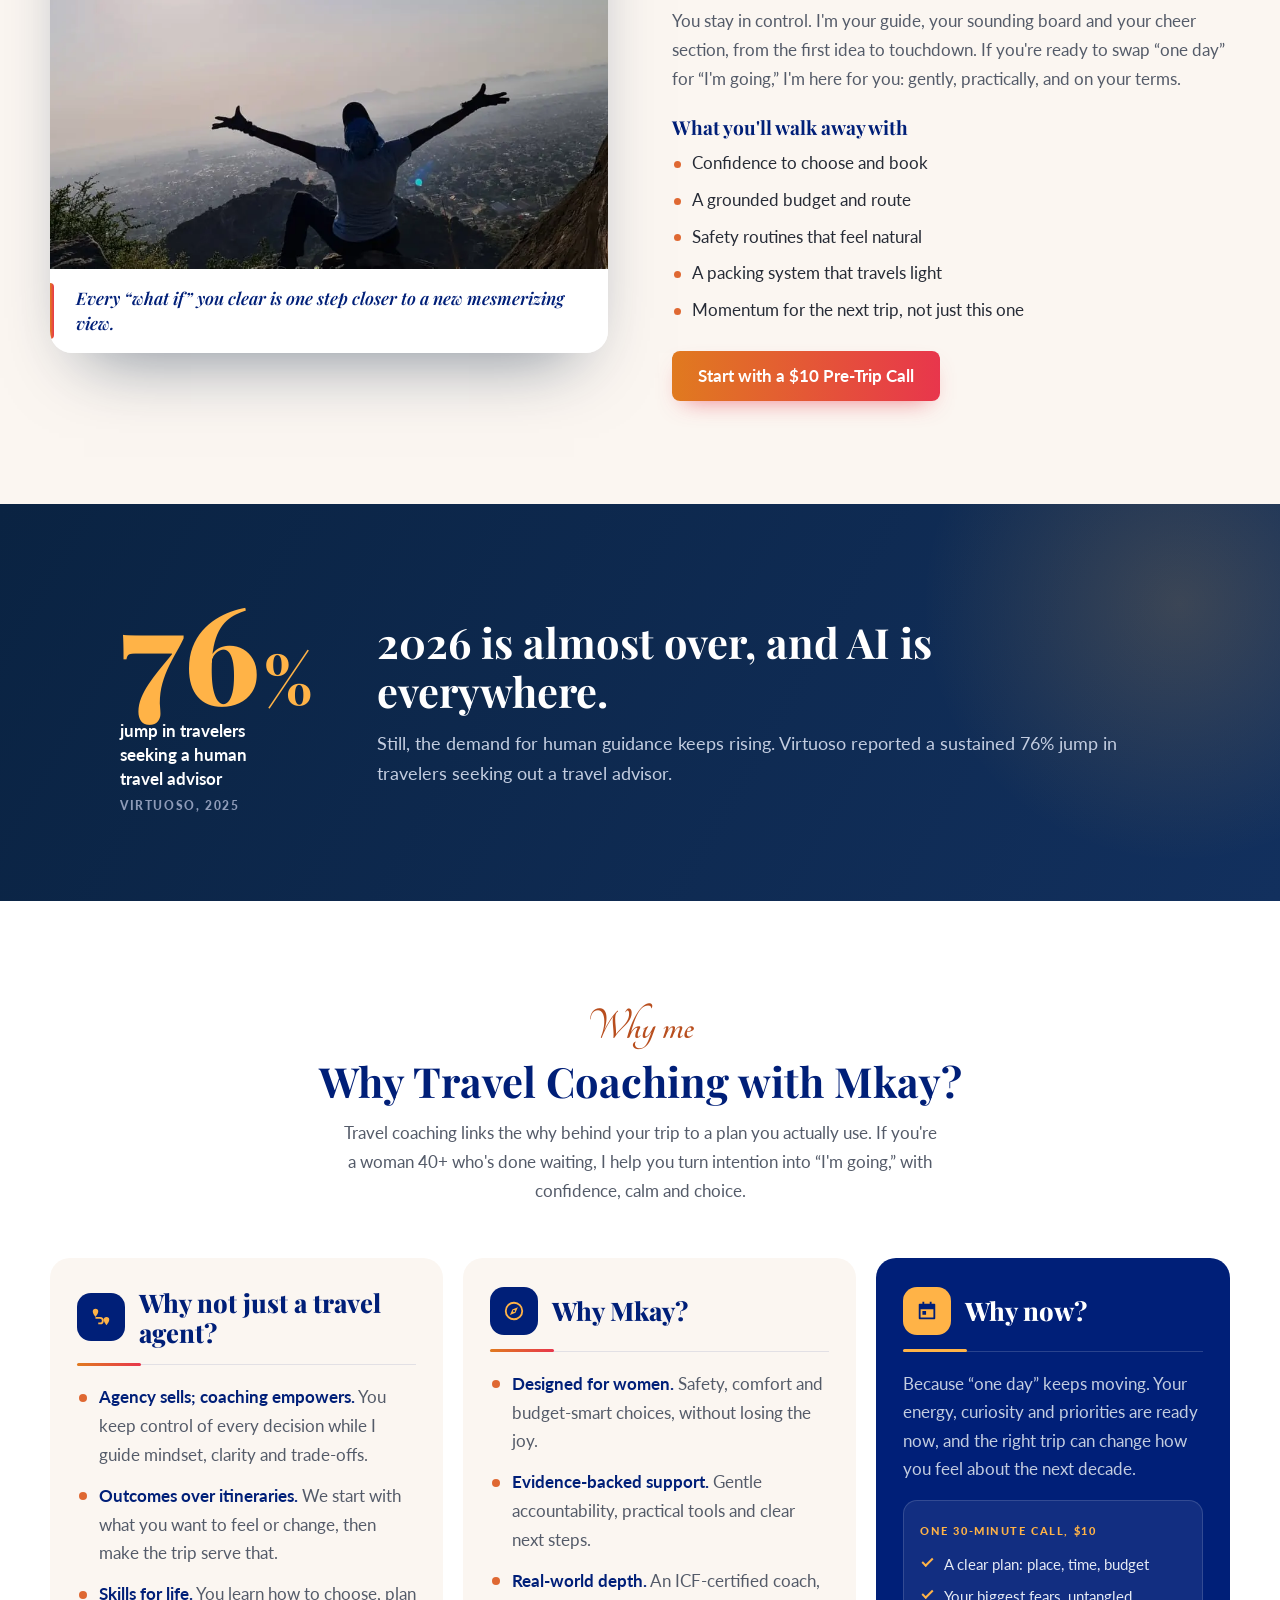
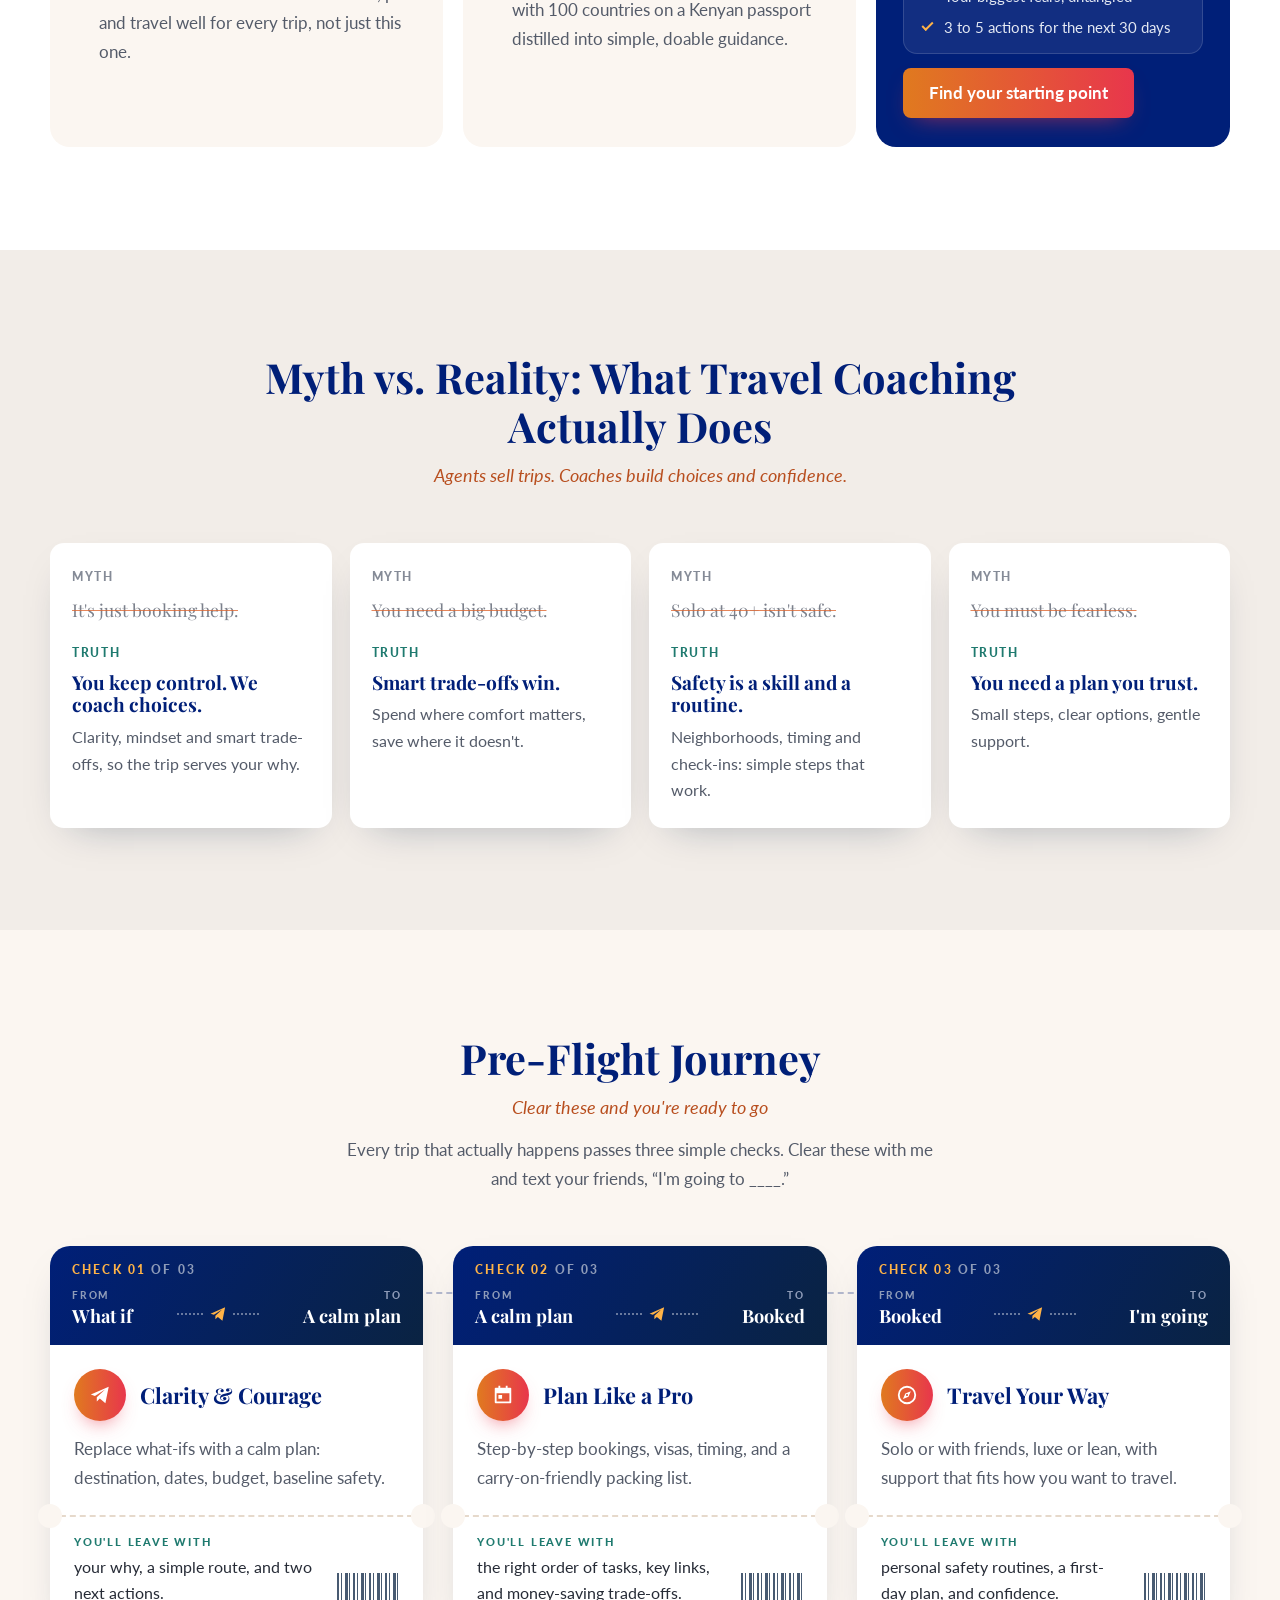
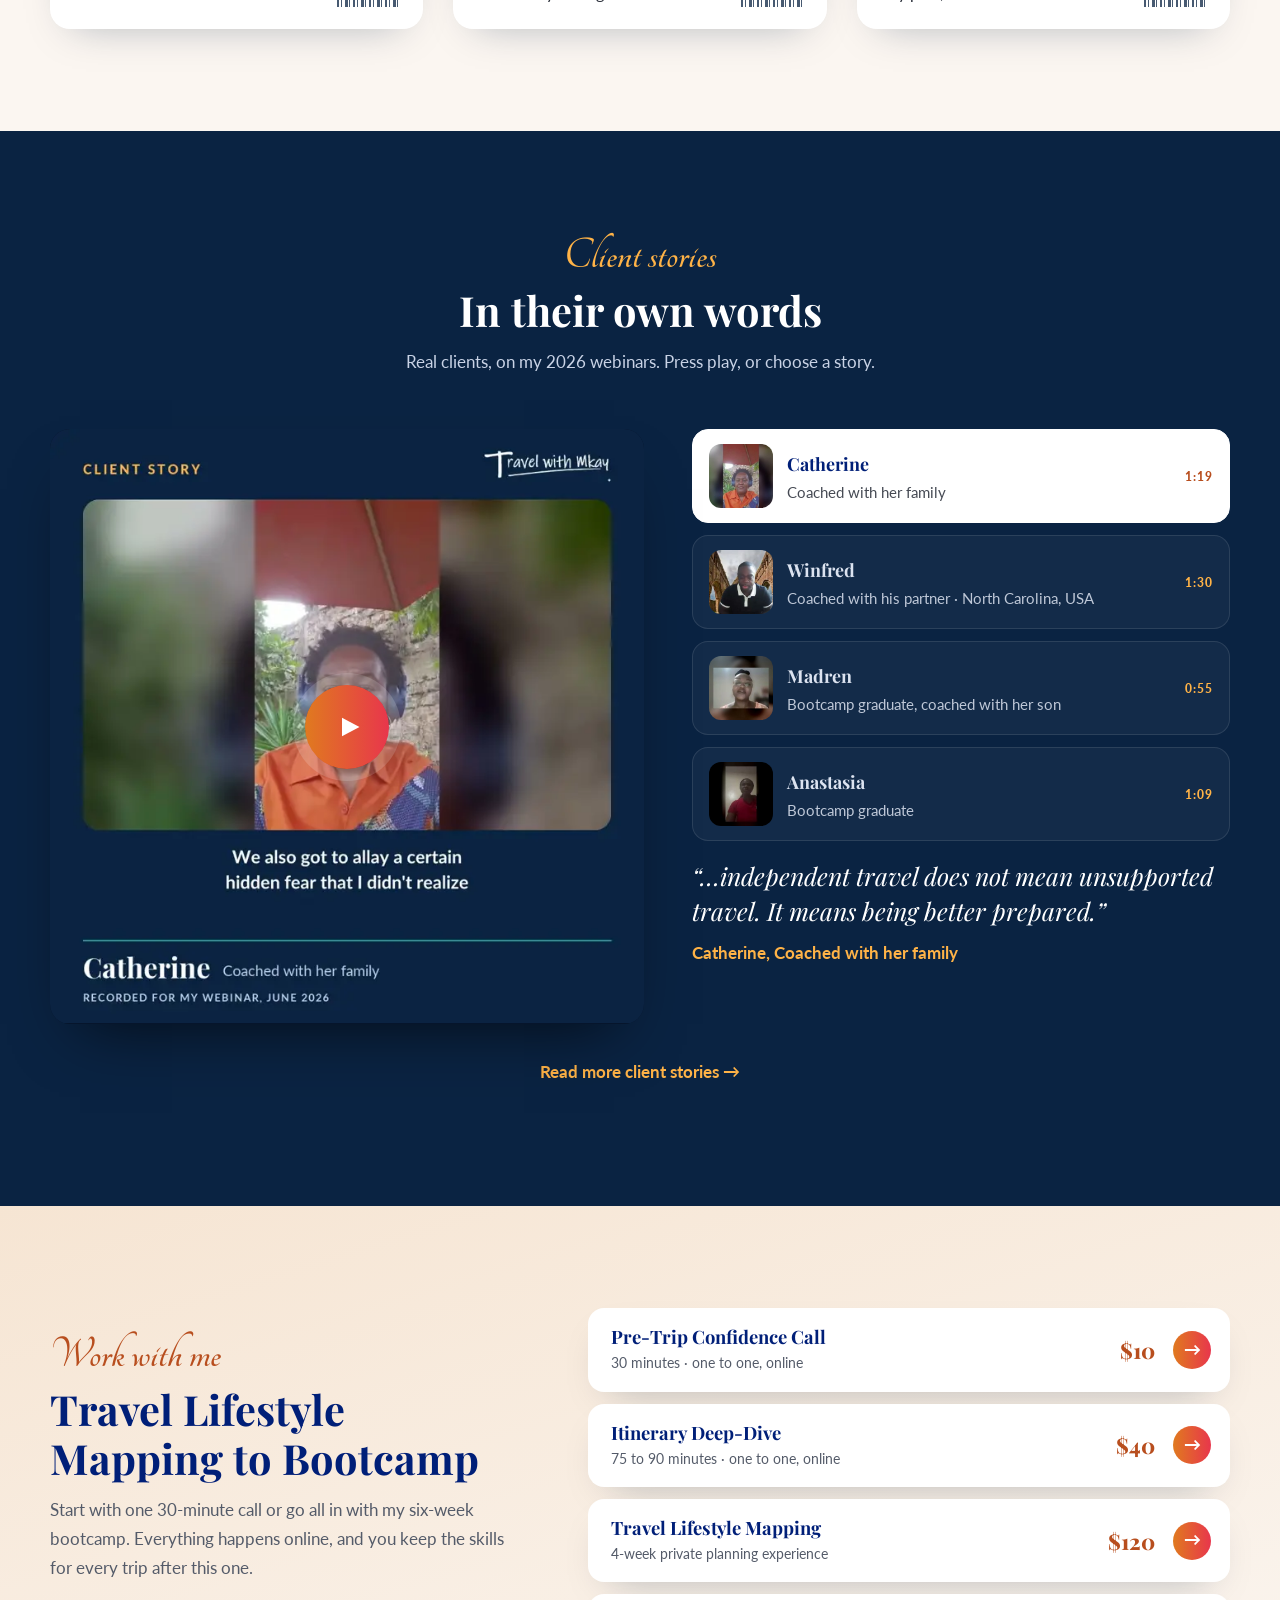
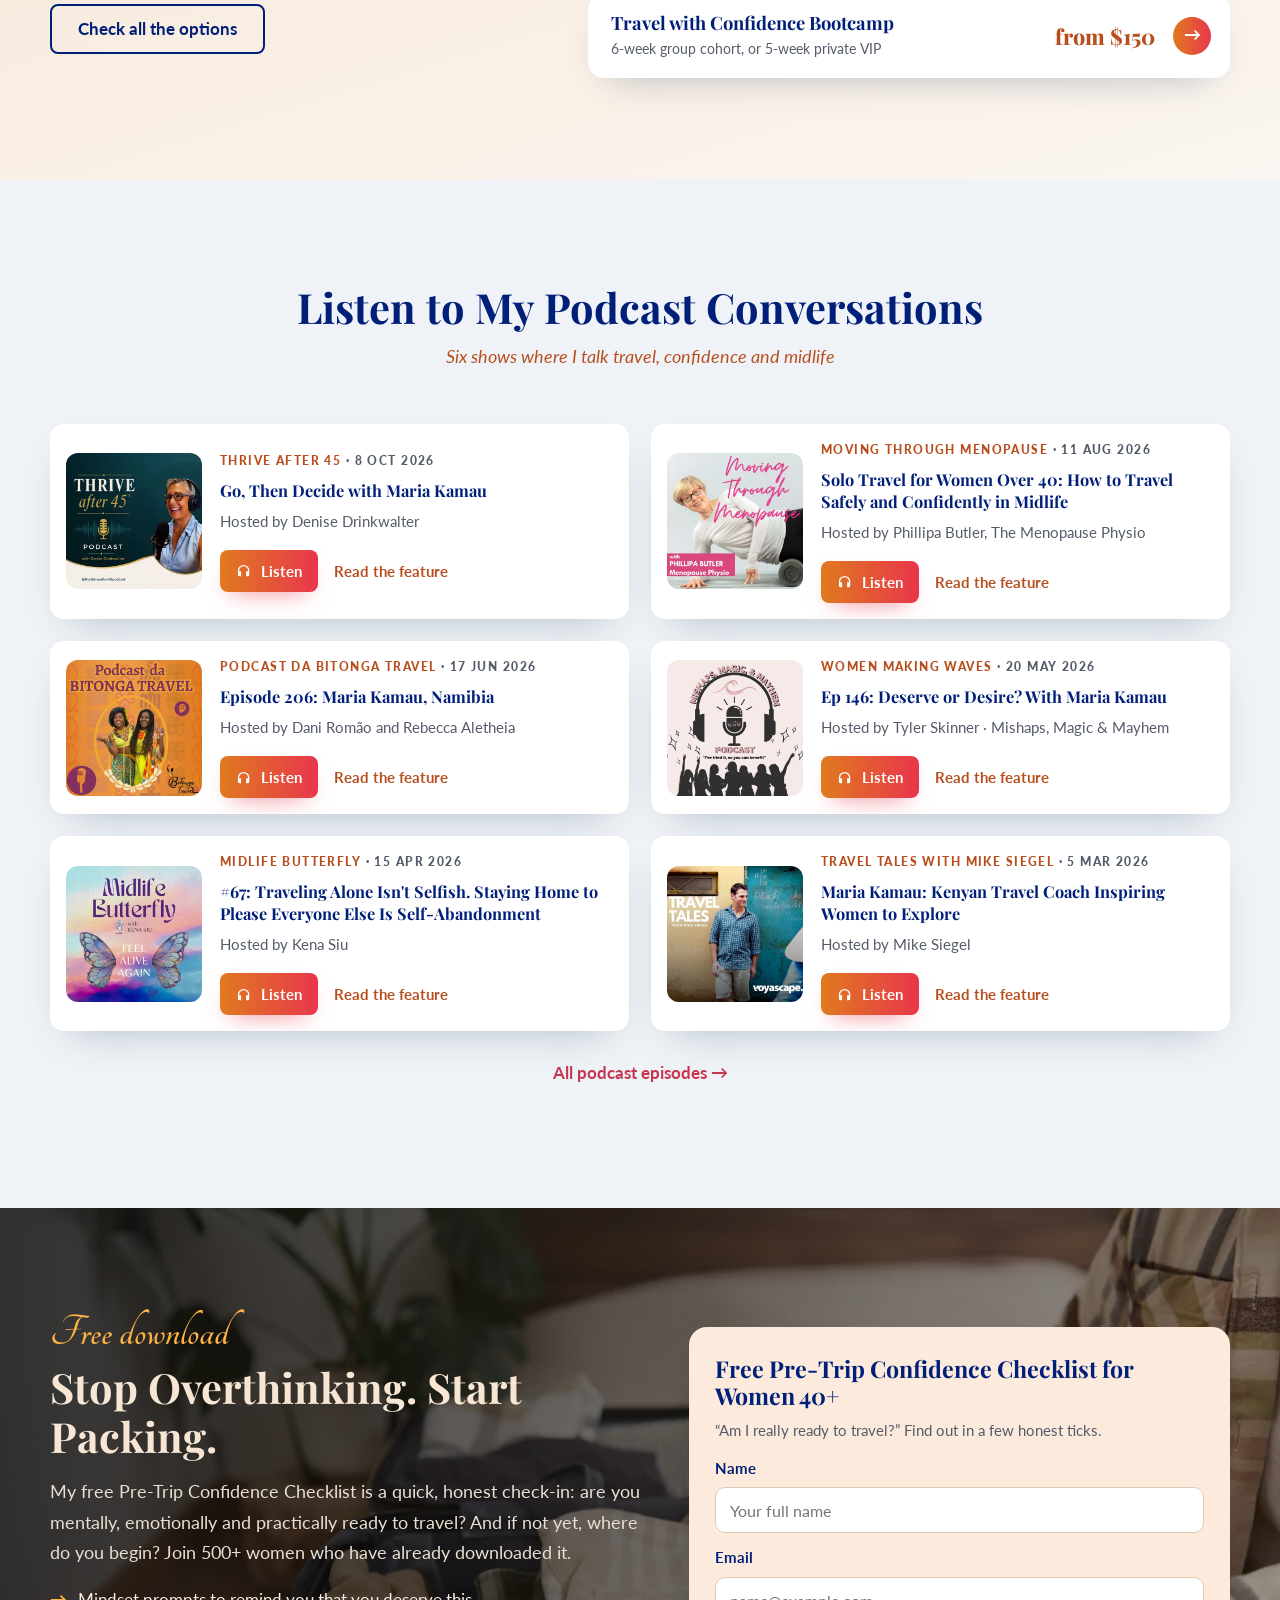
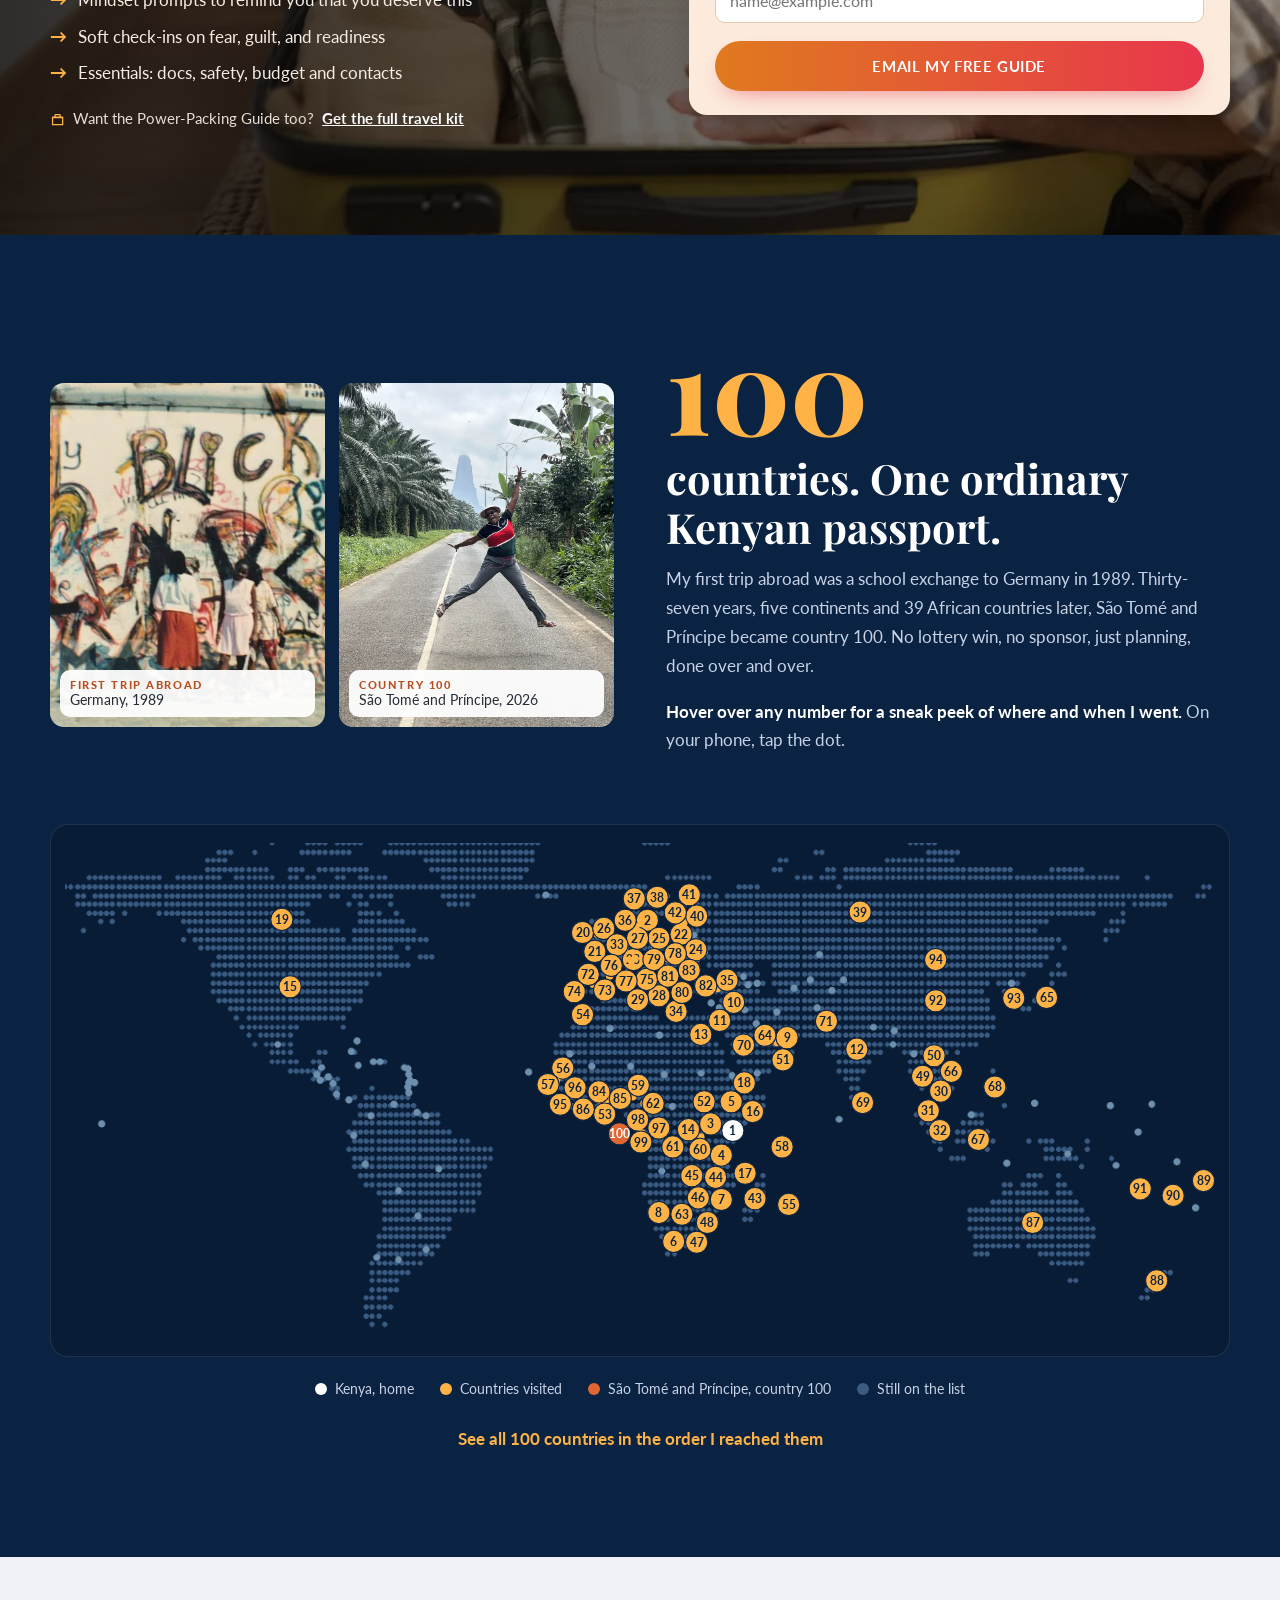
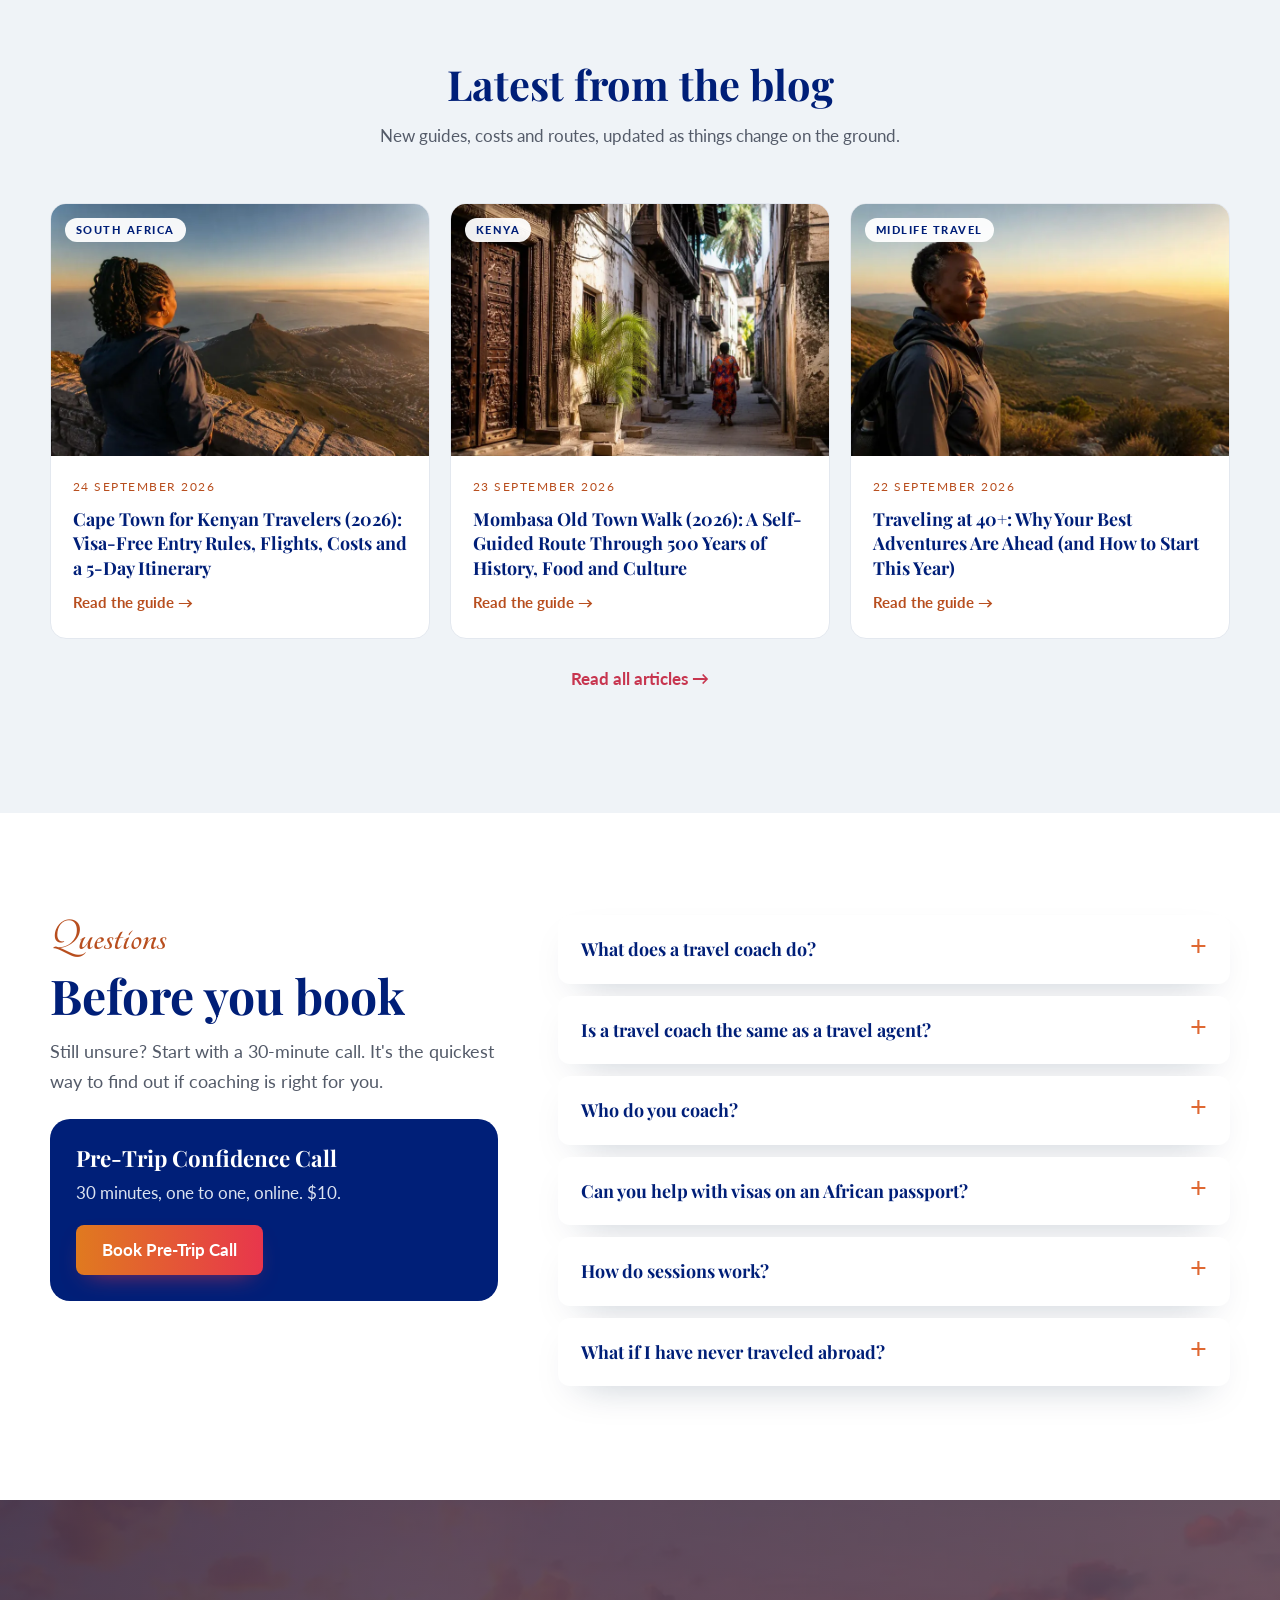
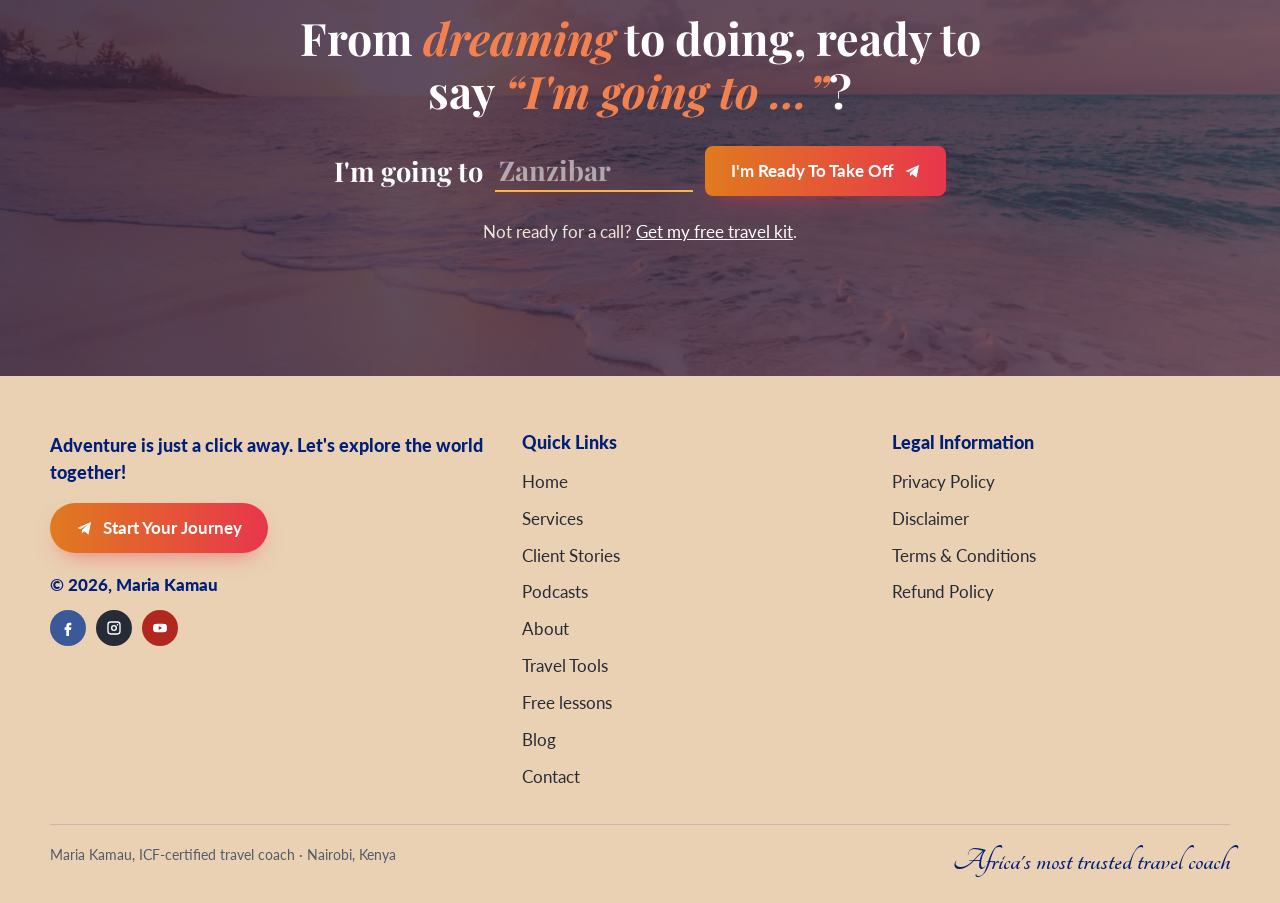
==== commit 6667f402: "Redesign v9: hero keeps only Know How, stat emoji move on hover (tap on phones) incl. certification " ====
--- a/index.html
+++ b/index.html
@@ -71,7 +71,6 @@
     <p class="tagline">Travel anytime. No second-guessing.</p>
     <div class="hero-actions">
       <a class="btn btn-grad" href="#what-a-coach-does">Know How <b aria-hidden="true">?</b></a>
-      <a class="btn btn-light" href="#stories"><svg class="icon i-play" aria-hidden="true"><use href="#i-play"/></svg> Watch client stories</a>
     </div>
   </div>
 </section>
@@ -218,8 +217,8 @@
           <img src="assets/img/v3/face-winfred.jpg" alt="" width="64" height="64" loading="lazy"><span><b>Winfred</b><span class="q">Coached with his partner · North Carolina, USA</span></span><span class="d">1:30</span></button></li>
         <li><button type="button" aria-current="false" data-src="assets/video/madren.mp4" data-poster="assets/video/madren-poster.webp" data-vtt="assets/video/madren.vtt" data-quote="“I thought it was $25, but Maria challenged… we found that traveling on a Kenyan passport to Vietnam is a bit more complex.”" data-who="Madren, Bootcamp graduate, coached with her son">
           <img src="assets/img/v3/face-madren.jpg" alt="" width="64" height="64" loading="lazy"><span><b>Madren</b><span class="q">Bootcamp graduate, coached with her son</span></span><span class="d">0:55</span></button></li>
-        <li><button type="button" aria-current="false" data-src="assets/video/grace.mp4" data-poster="assets/video/grace-poster.webp" data-vtt="assets/video/grace.vtt" data-quote="“Within the first three sessions before we traveled, the whole idea of traveling had changed.”" data-who="Grace, Bootcamp graduate">
-          <img src="assets/img/v3/face-grace.jpg" alt="" width="64" height="64" loading="lazy"><span><b>Grace</b><span class="q">Bootcamp graduate</span></span><span class="d">1:09</span></button></li>
+        <li><button type="button" aria-current="false" data-src="assets/video/anastasia.mp4" data-poster="assets/video/anastasia-poster.webp" data-vtt="assets/video/anastasia.vtt" data-quote="“Within the first three sessions before we traveled, the whole idea of traveling had changed.”" data-who="Anastasia, Bootcamp graduate">
+          <img src="assets/img/v3/face-anastasia.jpg" alt="" width="64" height="64" loading="lazy"><span><b>Anastasia</b><span class="q">Bootcamp graduate</span></span><span class="d">1:09</span></button></li>
         </ul>
         <div class="now" aria-live="polite"><blockquote>“…independent travel does not mean unsupported travel. It means being better prepared.”</blockquote><cite>Catherine, Coached with her family</cite></div>
       </div>
--- a/assets/css/site.css
+++ b/assets/css/site.css
@@ -933,3 +933,36 @@
   .pcard.row .pdot { display: none; }
   .pcard.row .pbody .links { gap: 4px 14px; }
 }
+
+/* v9 (13 Oct 2026): the stat emoji move only when asked. Mouse screens: while the pointer is on the stat.
+   Touch screens: a tap plays it once (site.js adds .emo-run). Nothing moves on its own any more. */
+@media (hover: hover) {
+  .cred .stat:hover .emo-s { animation: emo-steps var(--d) steps(var(--n), jump-none) infinite; background-color: rgba(255, 179, 71, .13); box-shadow: inset 0 0 0 1px rgba(255, 179, 71, .4); }
+}
+@media (prefers-reduced-motion: reduce) { .cred .stat:hover .emo-s { animation: none; } }
+
+/* About: quick facts under the intro */
+.facts { display: flex; flex-wrap: wrap; gap: 8px; margin: 18px 0 22px; padding: 0; list-style: none; }
+.facts li { background: #fff; border: 1px solid var(--line); border-radius: 999px; padding: 6px 14px; font-weight: 700; color: var(--navy); font-size: .92rem; }
+.facts li b { color: var(--orange-ink); }
+
+/* About: what travel taught me (four lessons) */
+.lessons { display: grid; grid-template-columns: repeat(4, 1fr); gap: 18px; }
+.lesson { background: var(--cream-2); border-radius: 20px; padding: 26px 22px; }
+.lesson .why-ic { margin-bottom: 16px; }
+.lesson h3 { font-size: 1.22rem; line-height: 1.25; margin: 0 0 10px; }
+.lesson p { color: var(--ink-soft); margin: 0; }
+@media (max-width: 1000px) { .lessons { grid-template-columns: 1fr 1fr; } }
+@media (max-width: 600px) { .lessons { grid-template-columns: 1fr; } }
+
+/* About: your trips, your way + why I write */
+.yourway { display: grid; grid-template-columns: 1.15fr .85fr; gap: 20px; align-items: stretch; }
+.yourway .why-card p { color: var(--ink-soft); margin: 0 0 14px; }
+.yourway .why-card.why-now p { color: #C3CDE0; }
+.pace { display: grid; grid-template-columns: 1fr 1fr; gap: 12px; margin-top: 6px; }
+.pace div { background: var(--cream-2); border-radius: 14px; padding: 14px 16px; border-left: 3px solid var(--orange); }
+.pace b { display: block; color: var(--navy); margin-bottom: 2px; }
+.pace span { color: var(--ink-soft); font-size: .95rem; }
+@media (max-width: 900px) { .yourway { grid-template-columns: 1fr; } }
+@media (max-width: 480px) { .pace { grid-template-columns: 1fr; } }
+.yourway .why-card.why-now .btn { margin-top: 8px; }
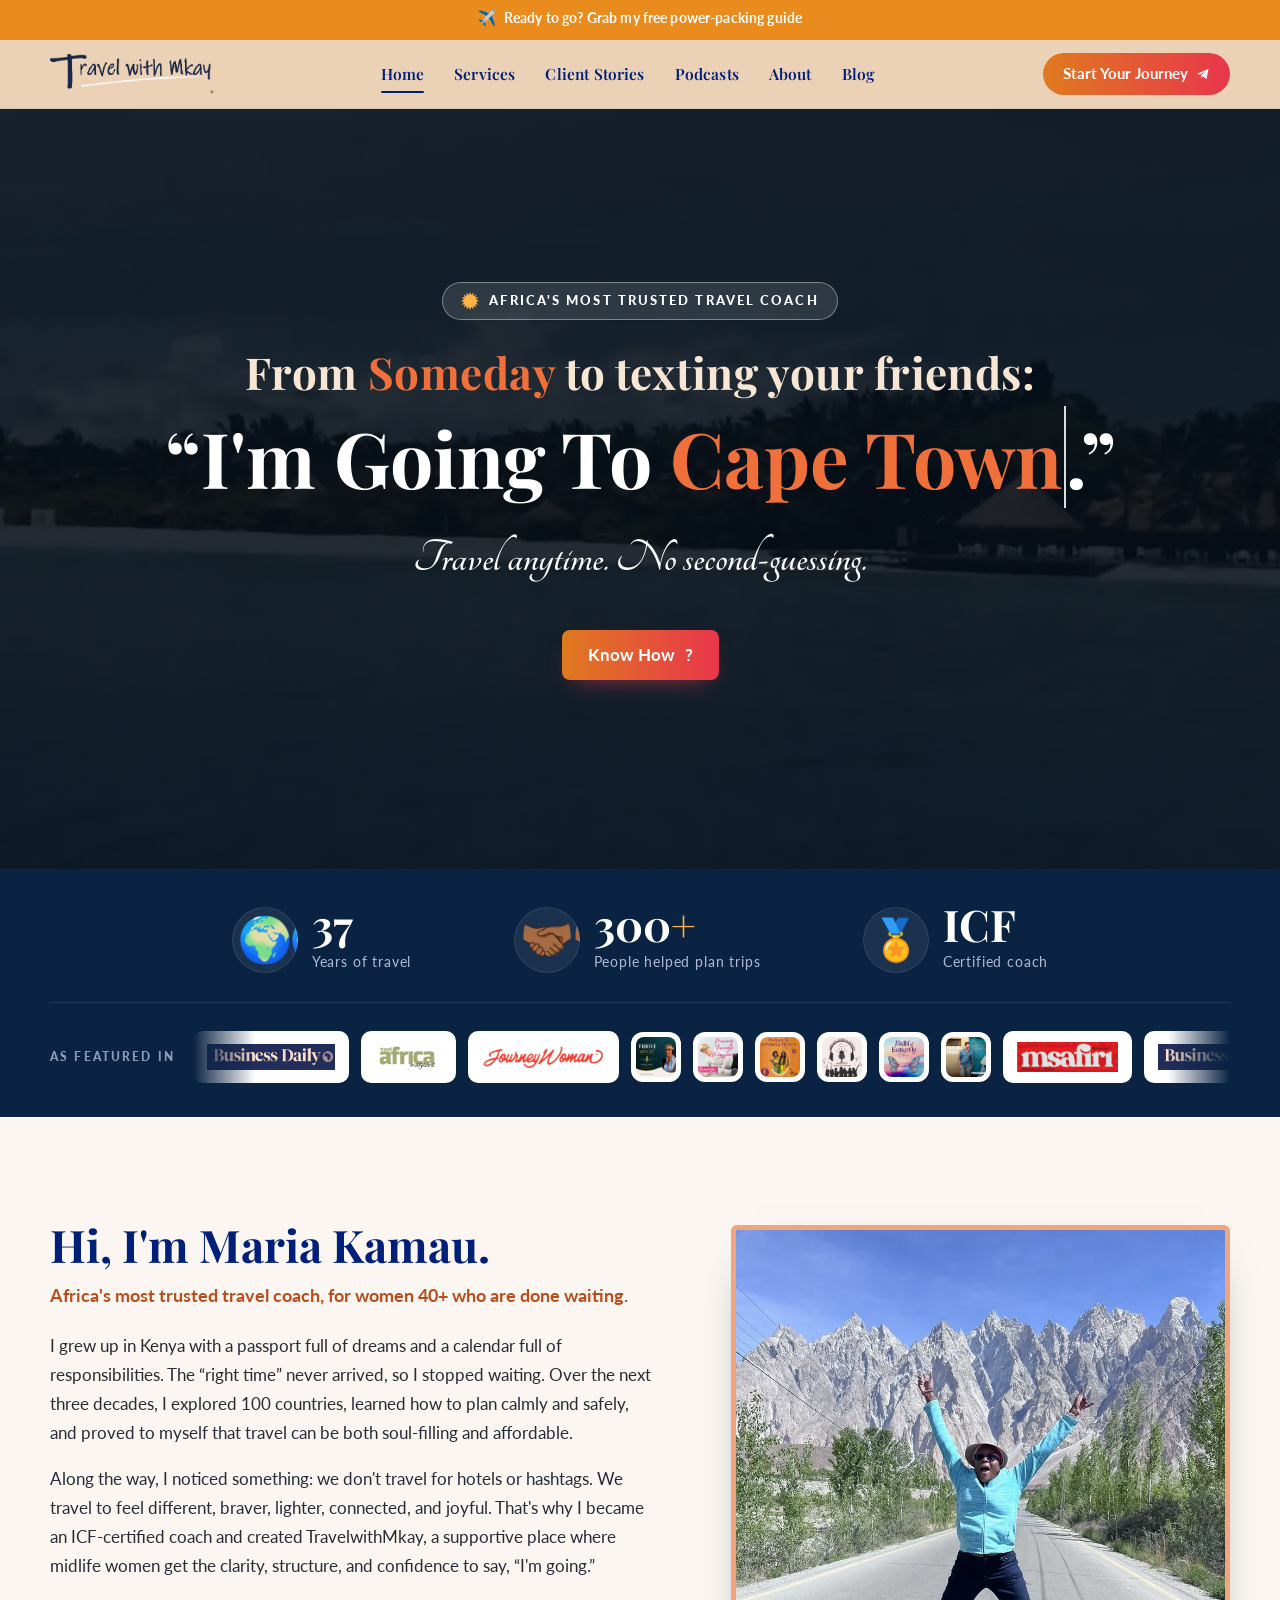
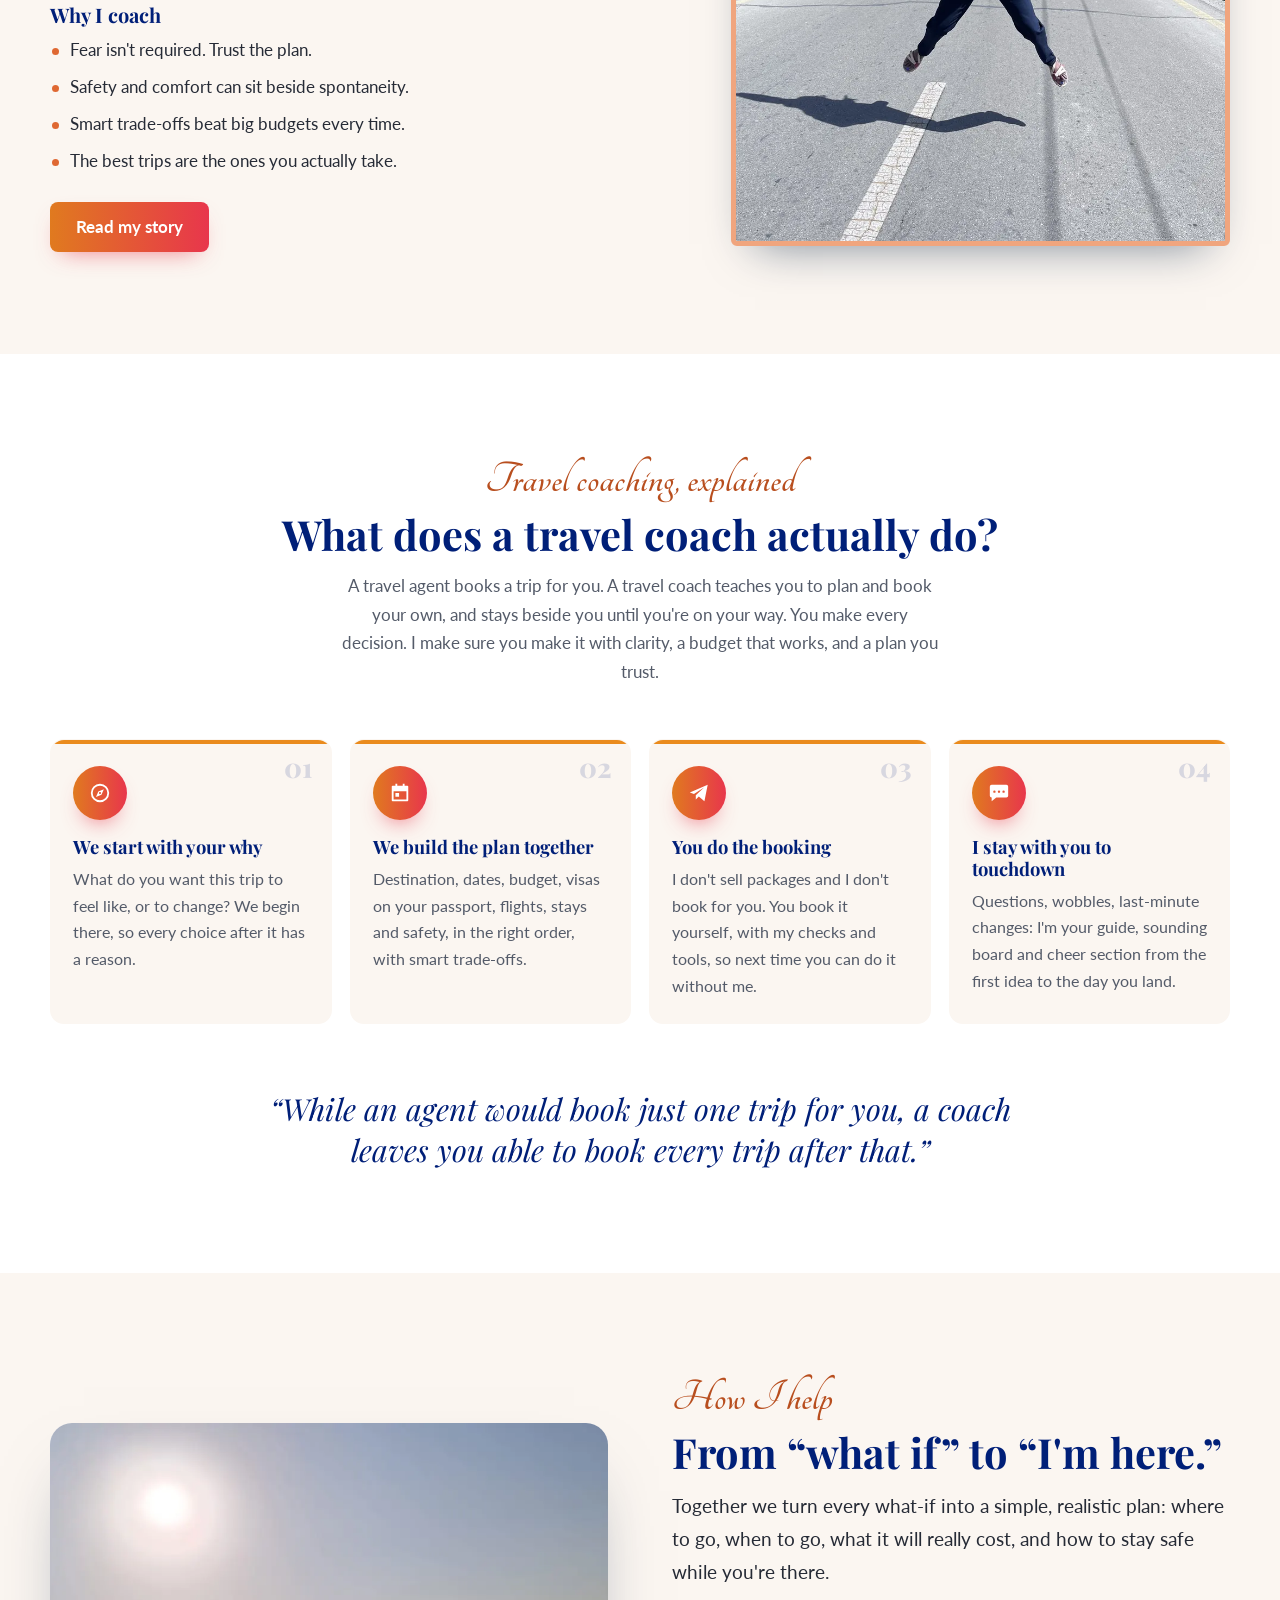
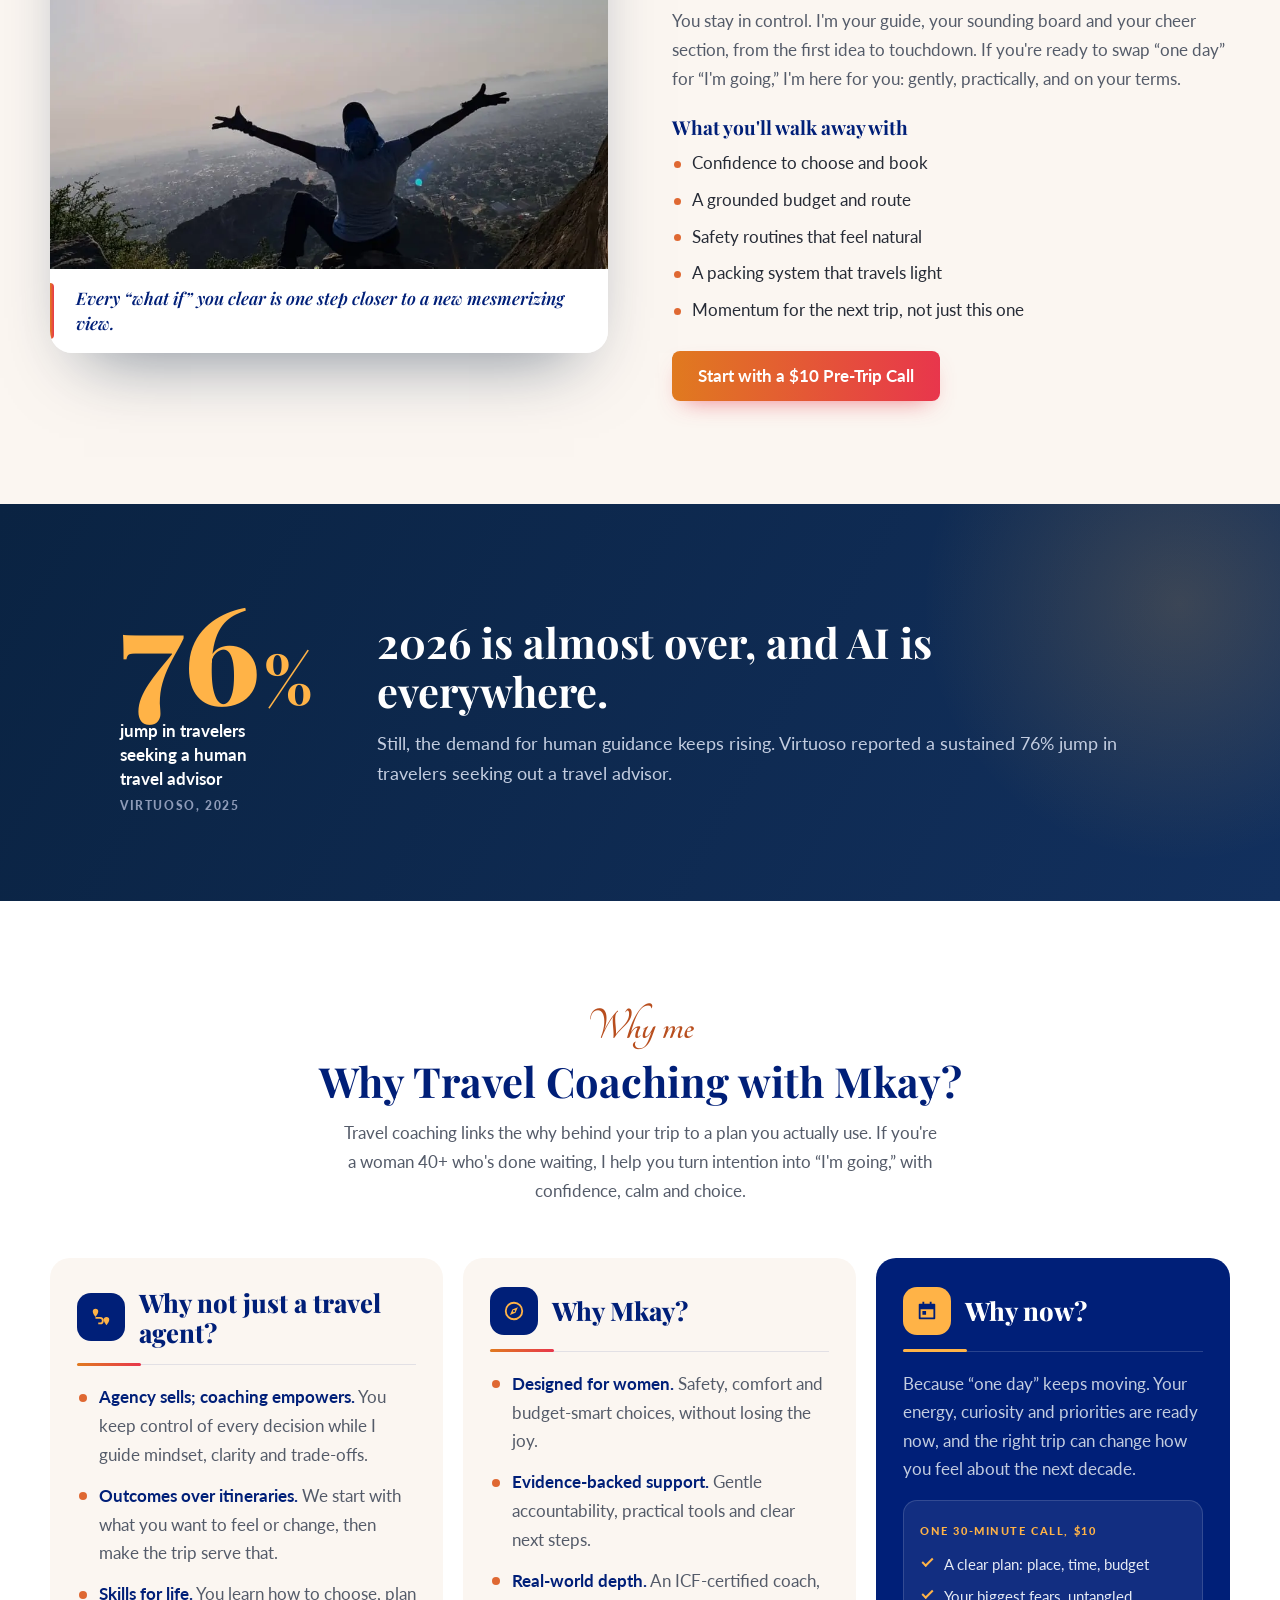
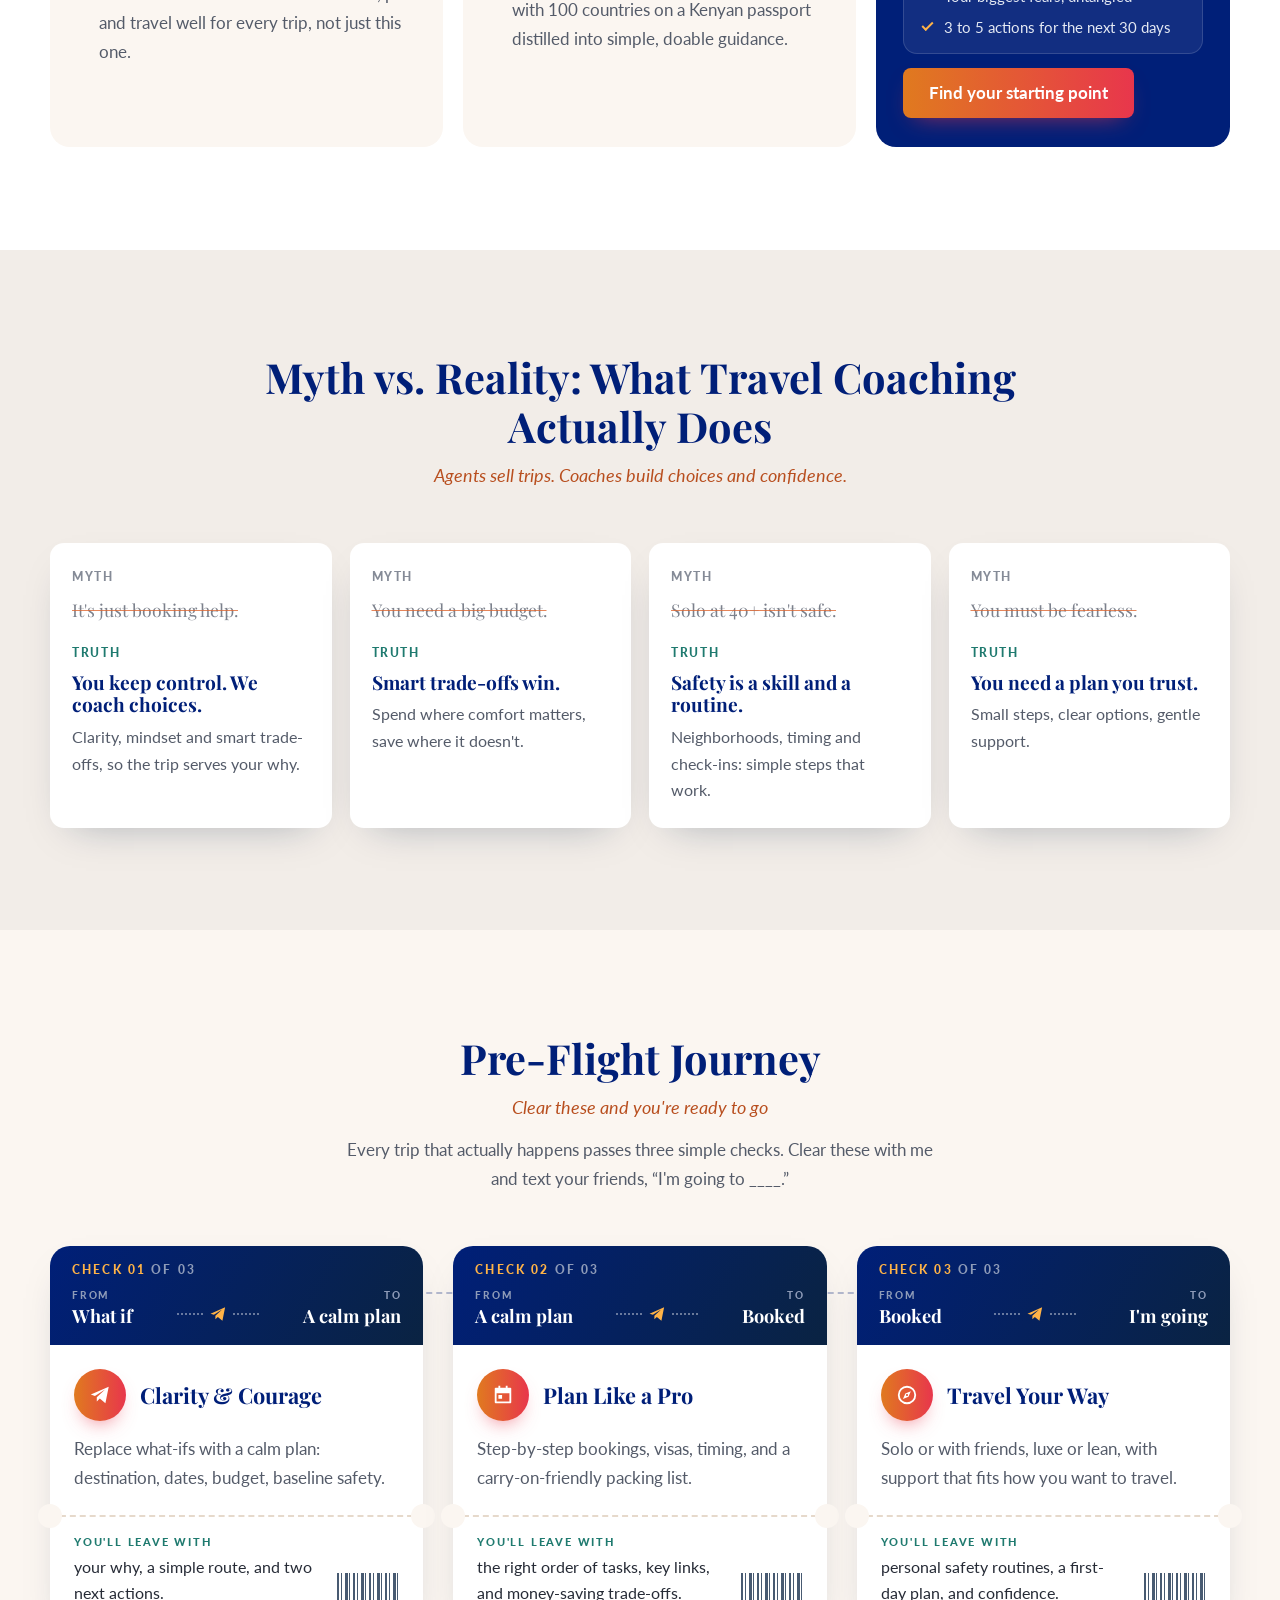
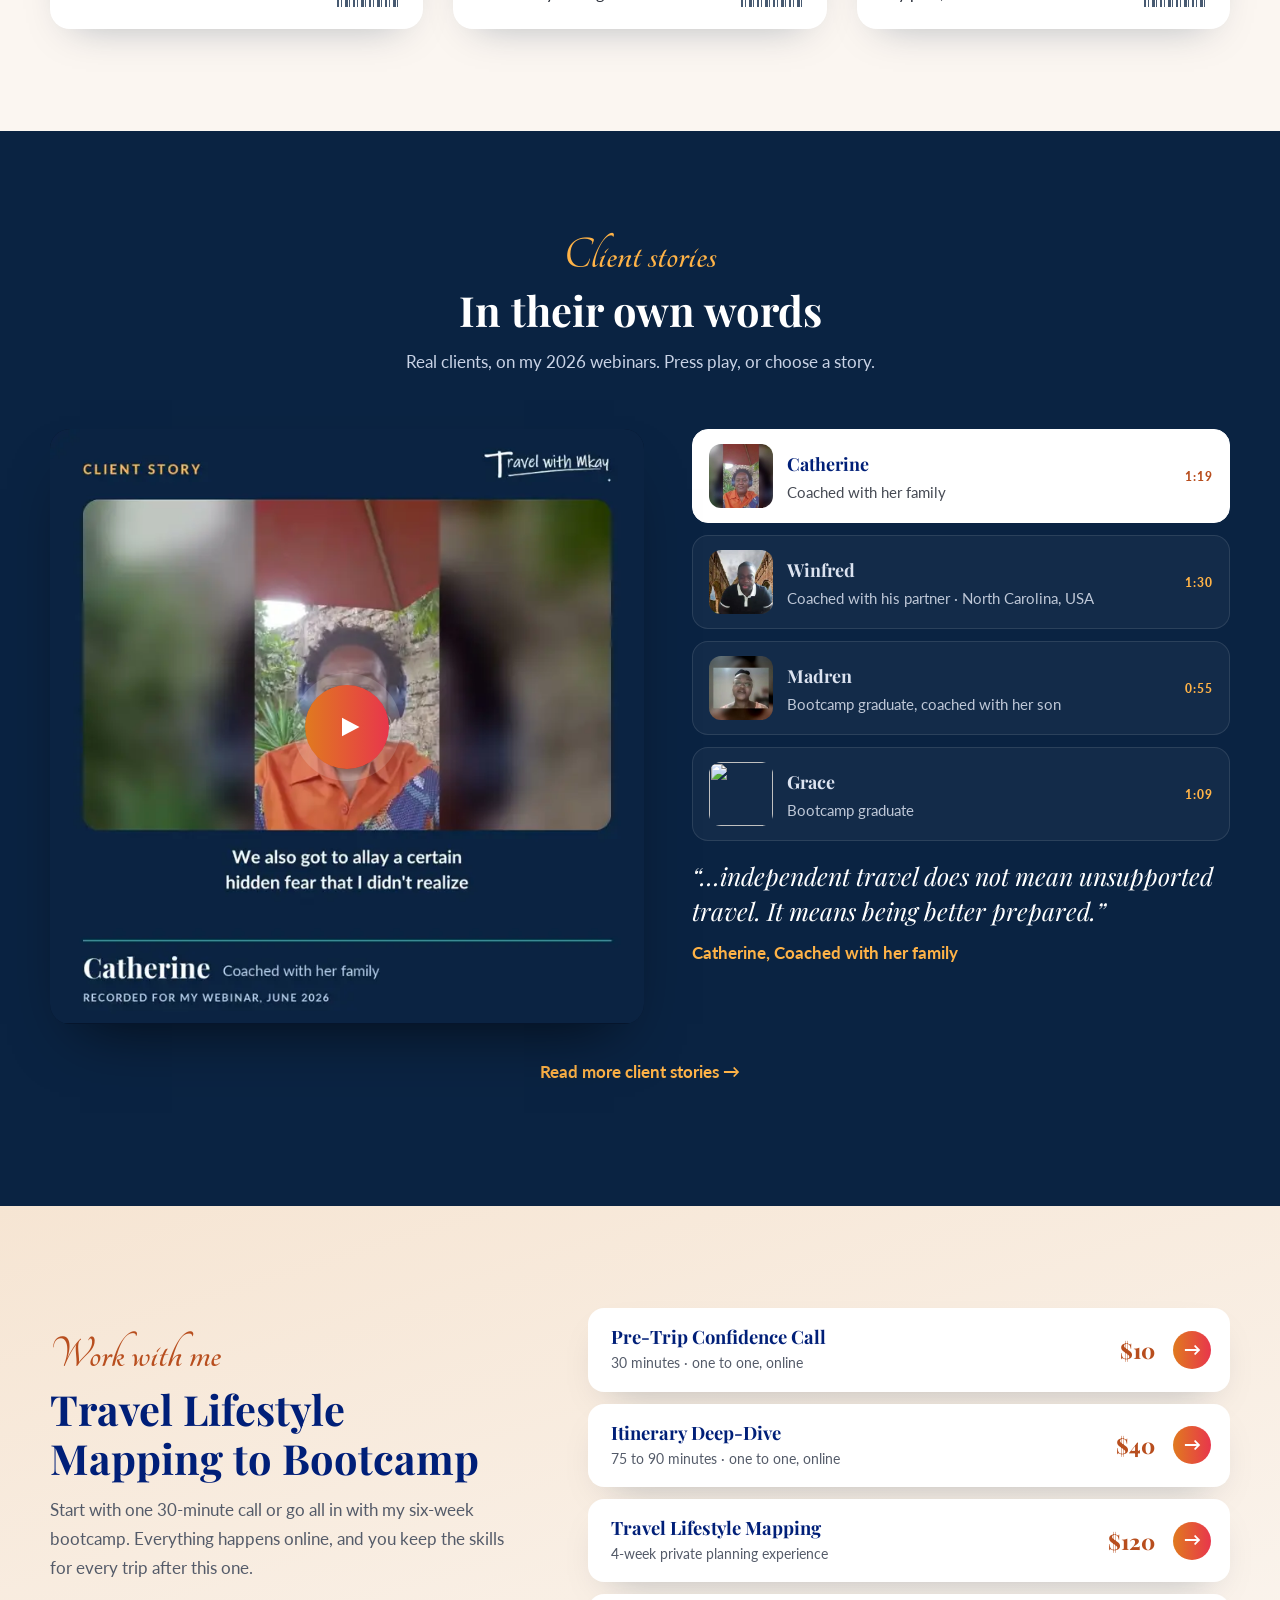
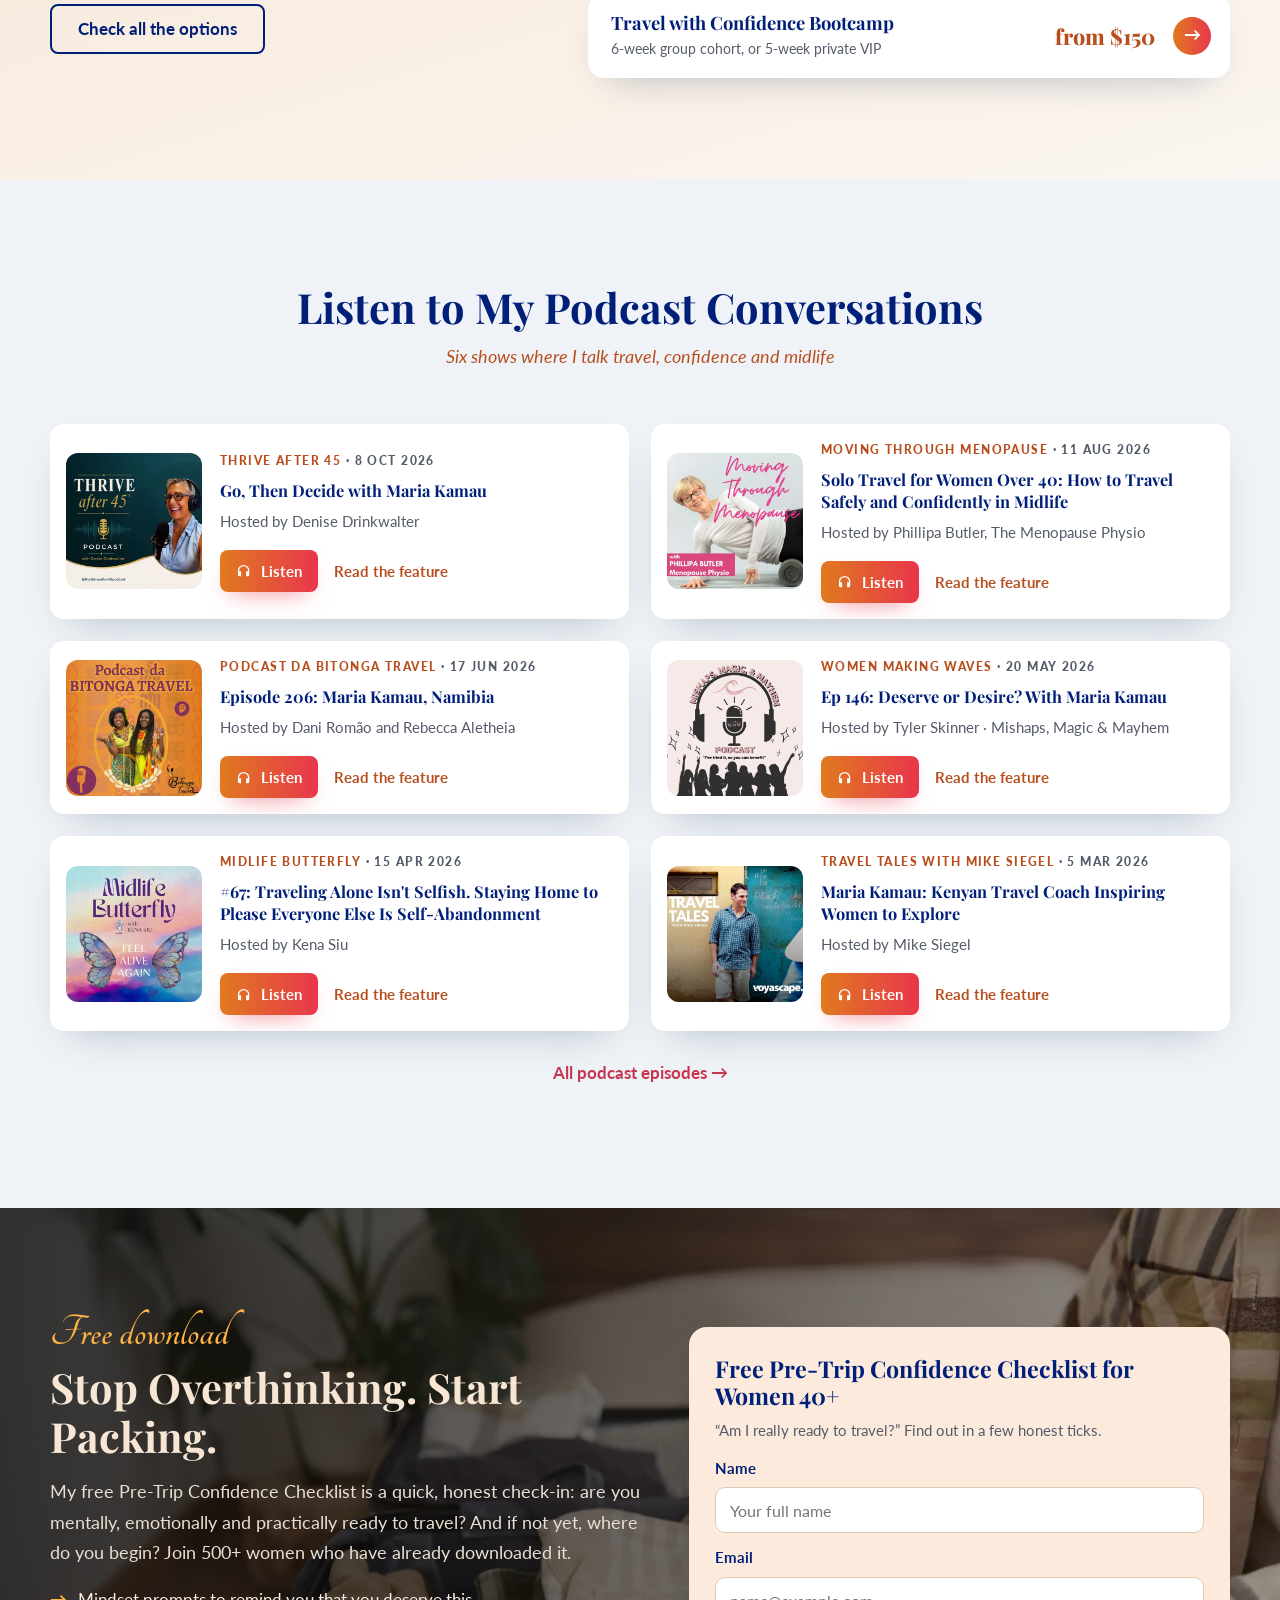
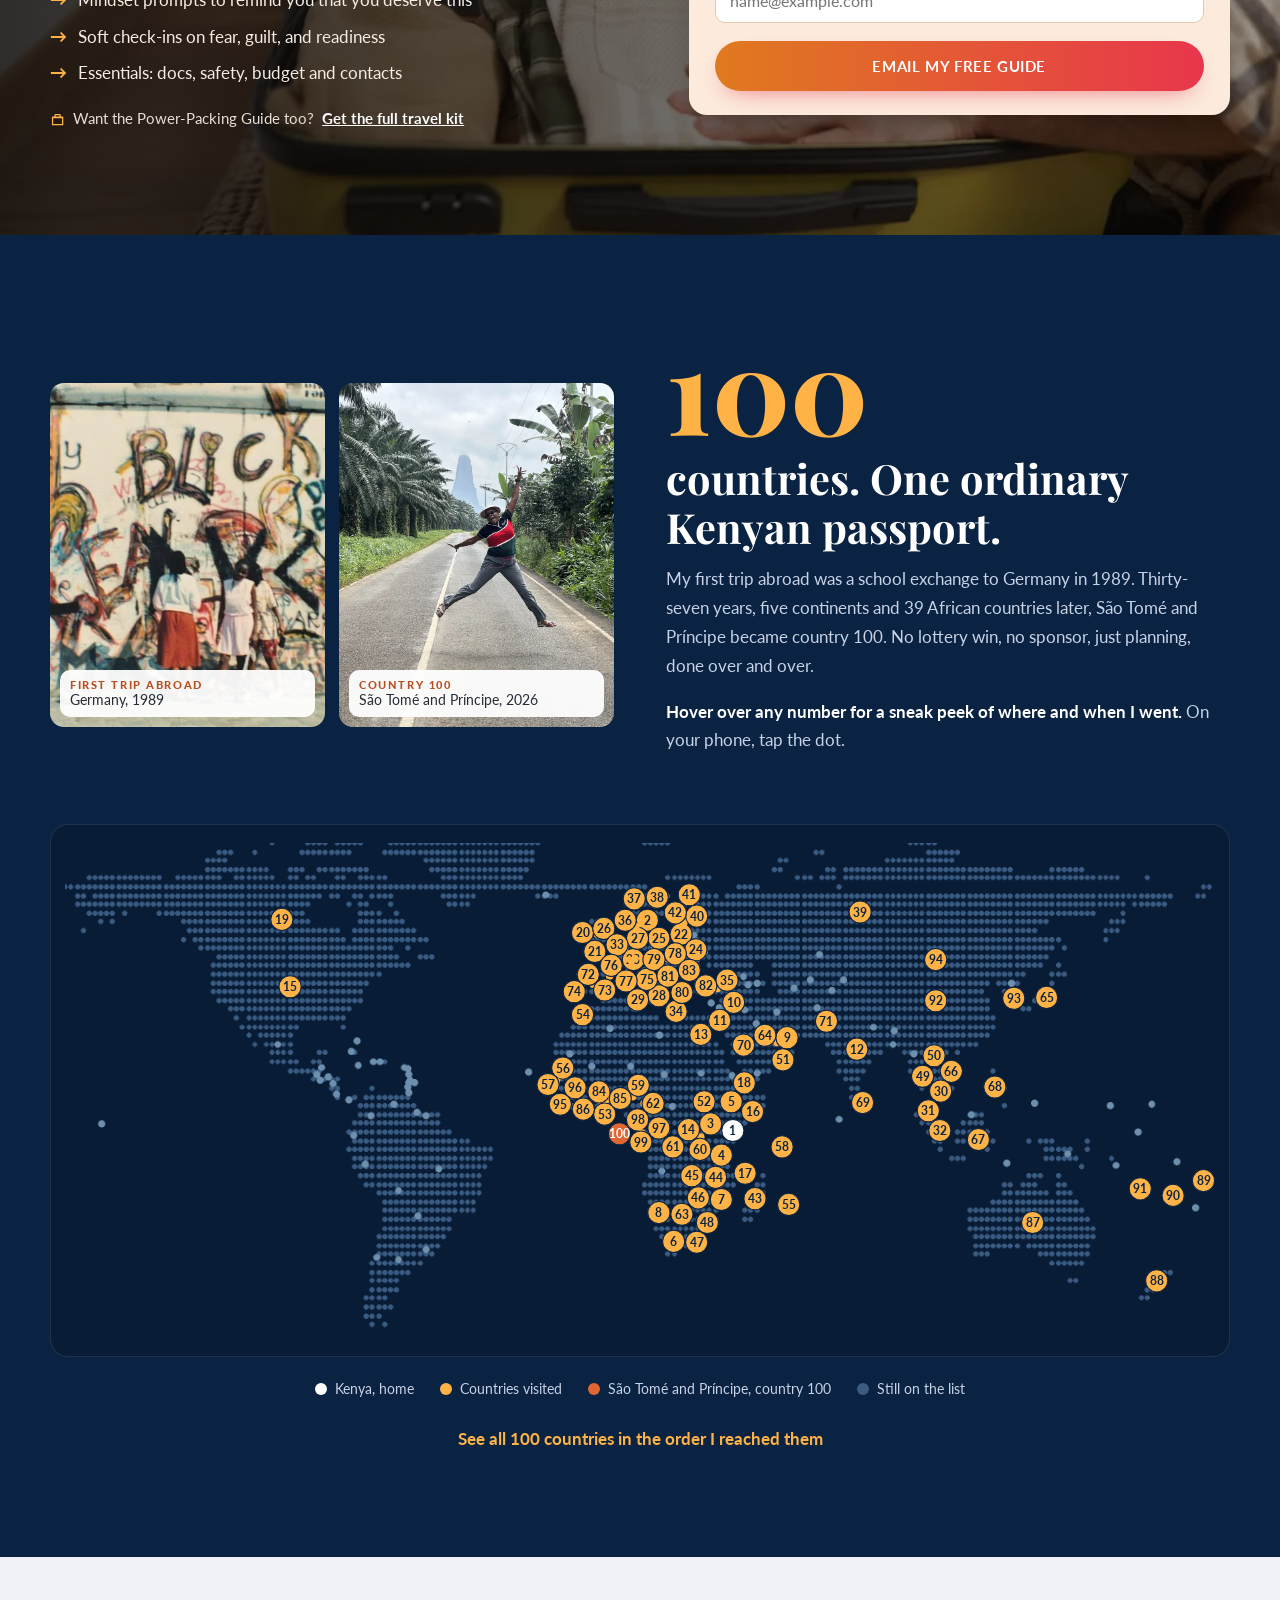
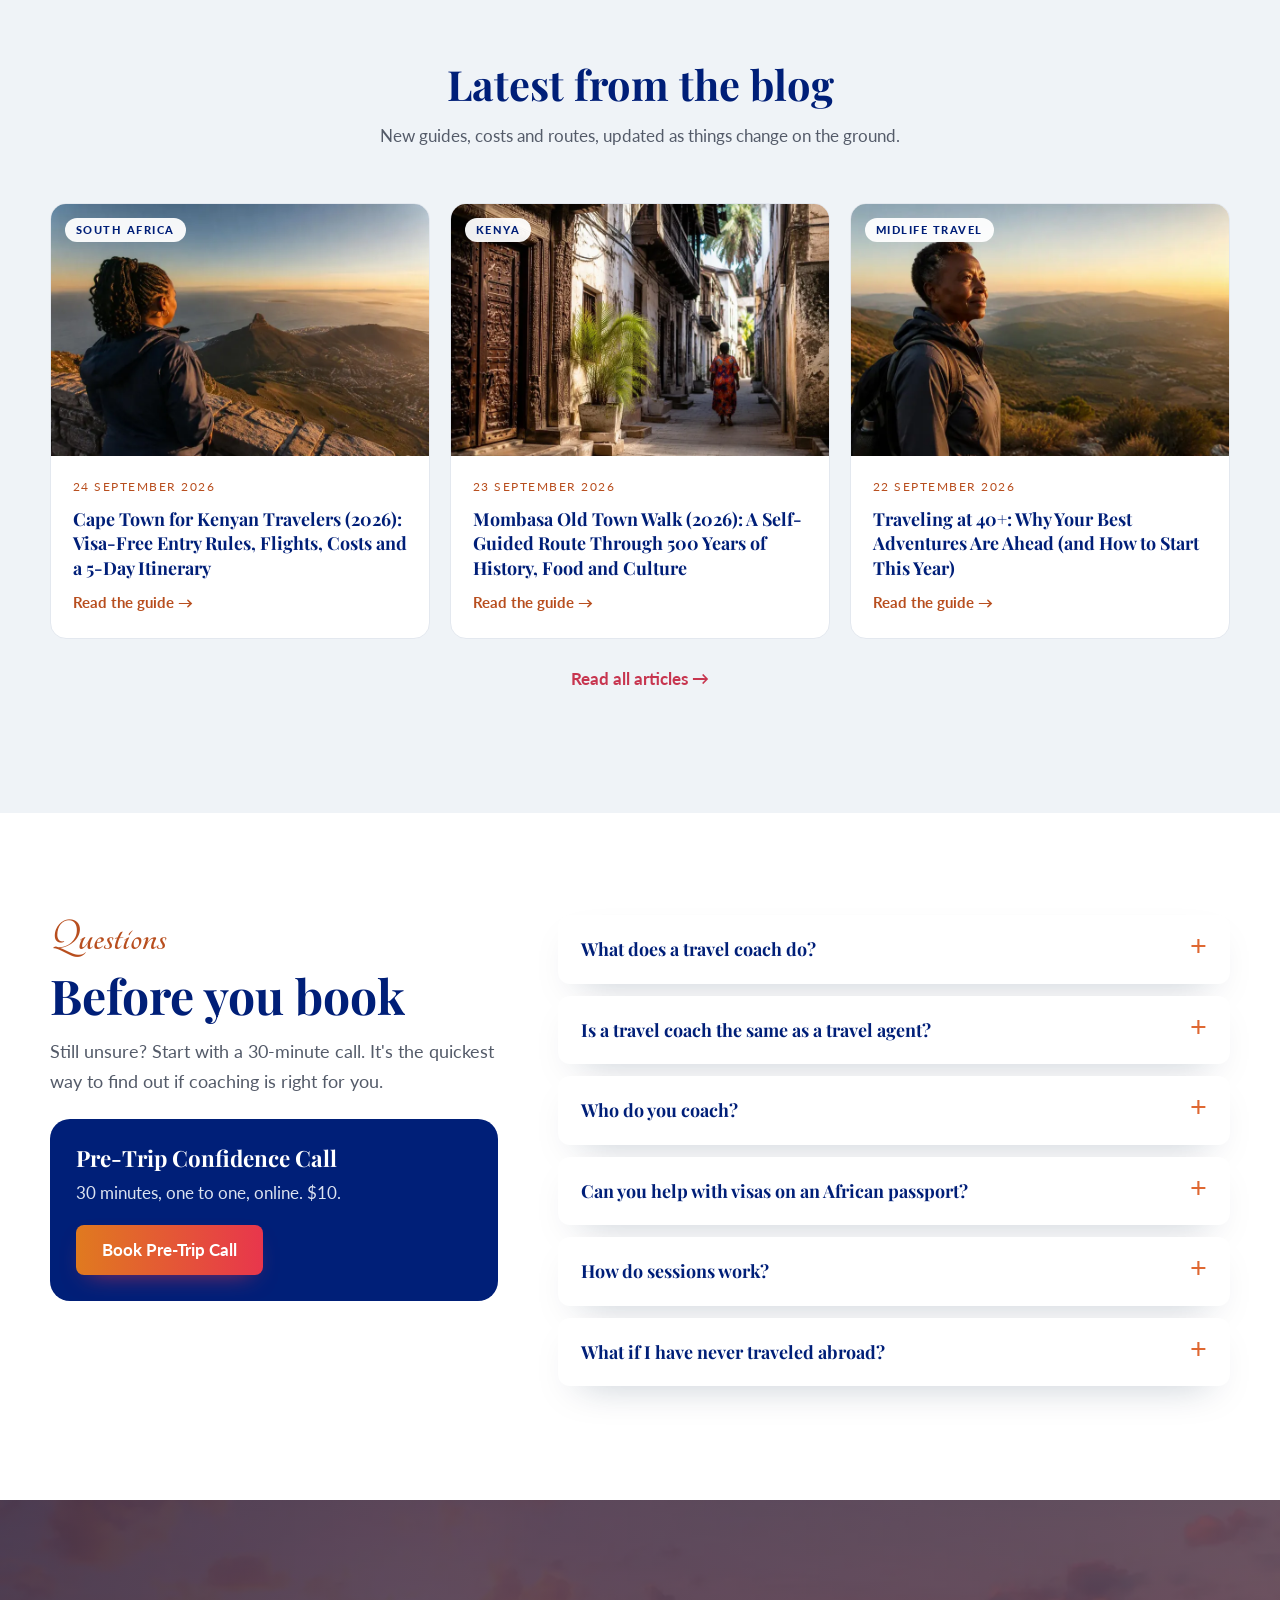
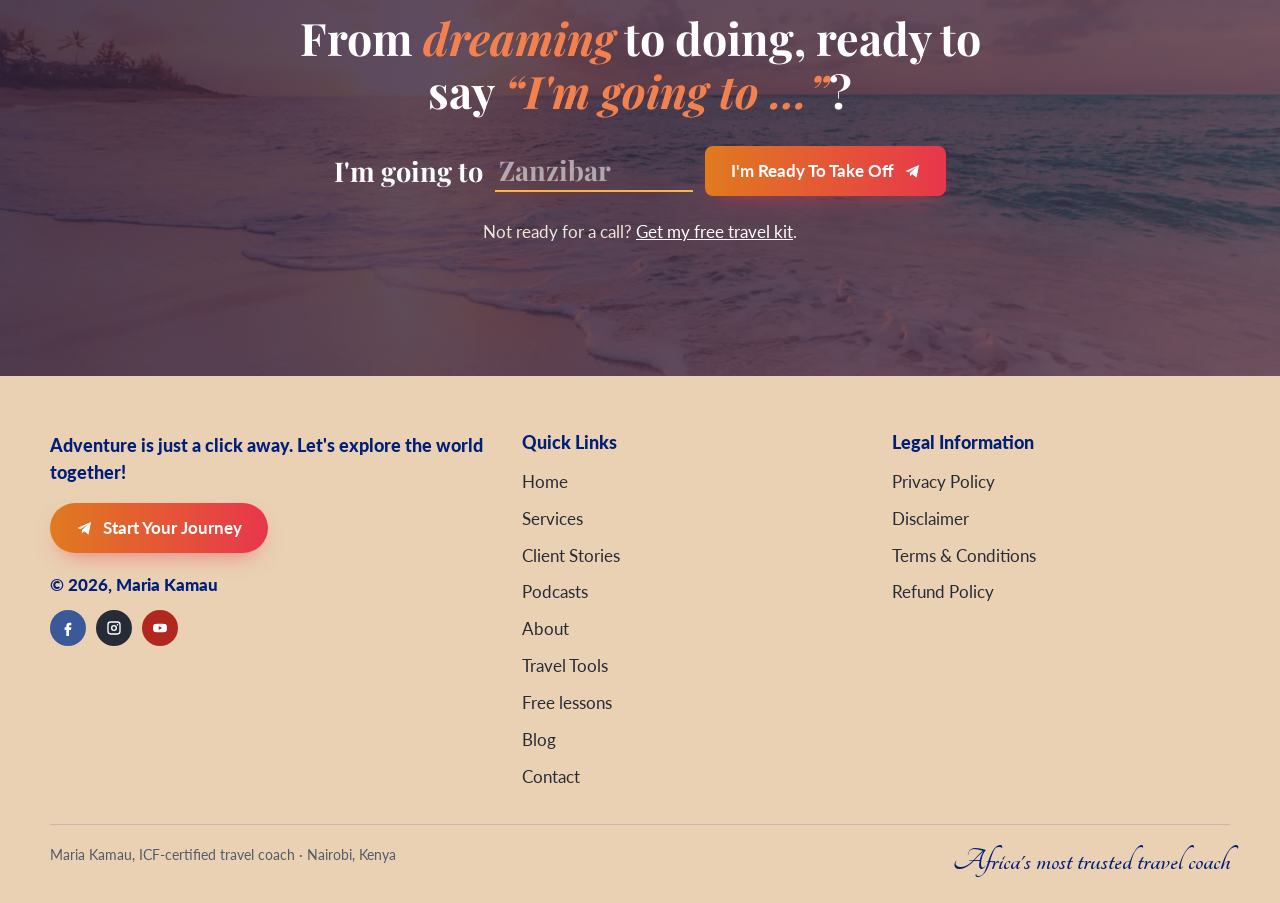
==== commit 6dbd43ab: "Redesign v9: hero keeps only Know How, stat emoji move on hover (tap on phones) incl. certification " ====
--- a/index.html
+++ b/index.html
@@ -217,8 +217,8 @@
           <img src="assets/img/v3/face-winfred.jpg" alt="" width="64" height="64" loading="lazy"><span><b>Winfred</b><span class="q">Coached with his partner · North Carolina, USA</span></span><span class="d">1:30</span></button></li>
         <li><button type="button" aria-current="false" data-src="assets/video/madren.mp4" data-poster="assets/video/madren-poster.webp" data-vtt="assets/video/madren.vtt" data-quote="“I thought it was $25, but Maria challenged… we found that traveling on a Kenyan passport to Vietnam is a bit more complex.”" data-who="Madren, Bootcamp graduate, coached with her son">
           <img src="assets/img/v3/face-madren.jpg" alt="" width="64" height="64" loading="lazy"><span><b>Madren</b><span class="q">Bootcamp graduate, coached with her son</span></span><span class="d">0:55</span></button></li>
-        <li><button type="button" aria-current="false" data-src="assets/video/anastasia.mp4" data-poster="assets/video/anastasia-poster.webp" data-vtt="assets/video/anastasia.vtt" data-quote="“Within the first three sessions before we traveled, the whole idea of traveling had changed.”" data-who="Anastasia, Bootcamp graduate">
-          <img src="assets/img/v3/face-anastasia.jpg" alt="" width="64" height="64" loading="lazy"><span><b>Anastasia</b><span class="q">Bootcamp graduate</span></span><span class="d">1:09</span></button></li>
+        <li><button type="button" aria-current="false" data-src="assets/video/grace.mp4" data-poster="assets/video/grace-poster.webp" data-vtt="assets/video/grace.vtt" data-quote="“Within the first three sessions before we traveled, the whole idea of traveling had changed.”" data-who="Grace, Bootcamp graduate">
+          <img src="assets/img/v3/face-grace.jpg" alt="" width="64" height="64" loading="lazy"><span><b>Grace</b><span class="q">Bootcamp graduate</span></span><span class="d">1:09</span></button></li>
         </ul>
         <div class="now" aria-live="polite"><blockquote>“…independent travel does not mean unsupported travel. It means being better prepared.”</blockquote><cite>Catherine, Coached with her family</cite></div>
       </div>
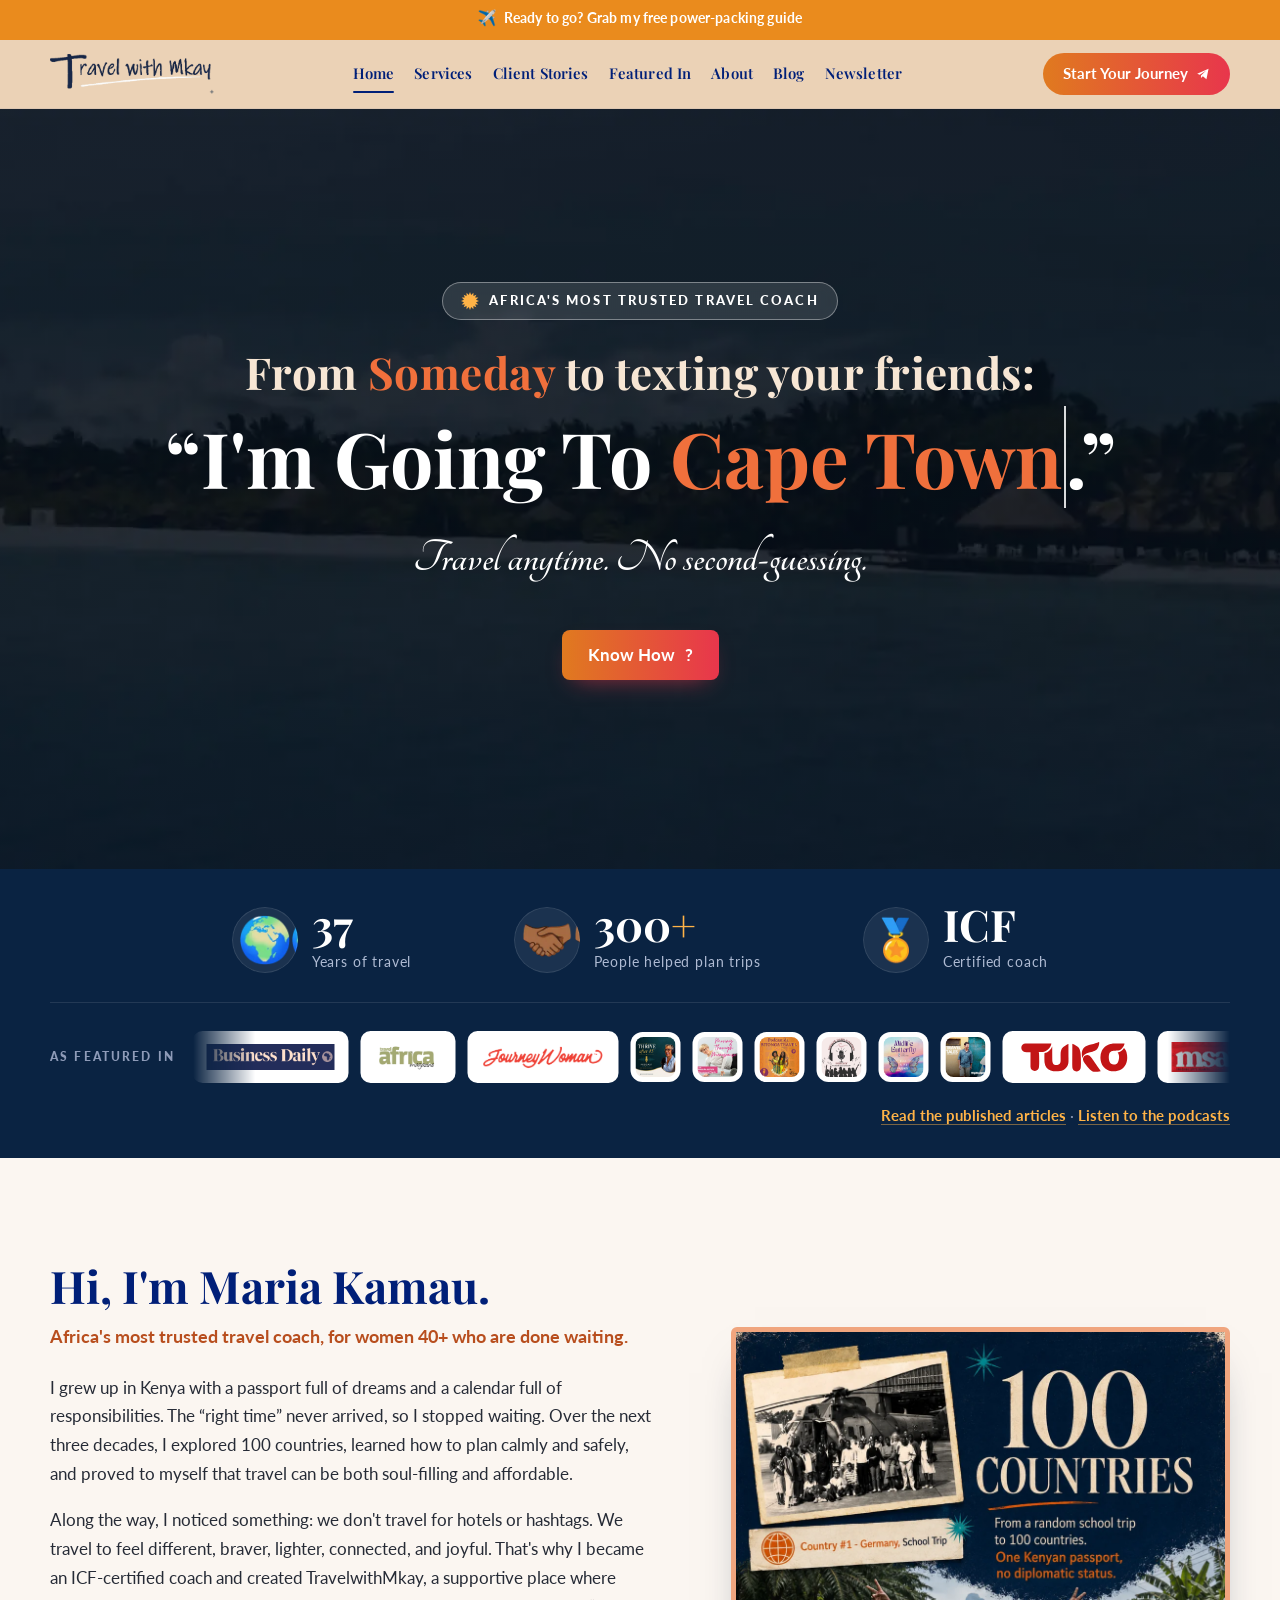
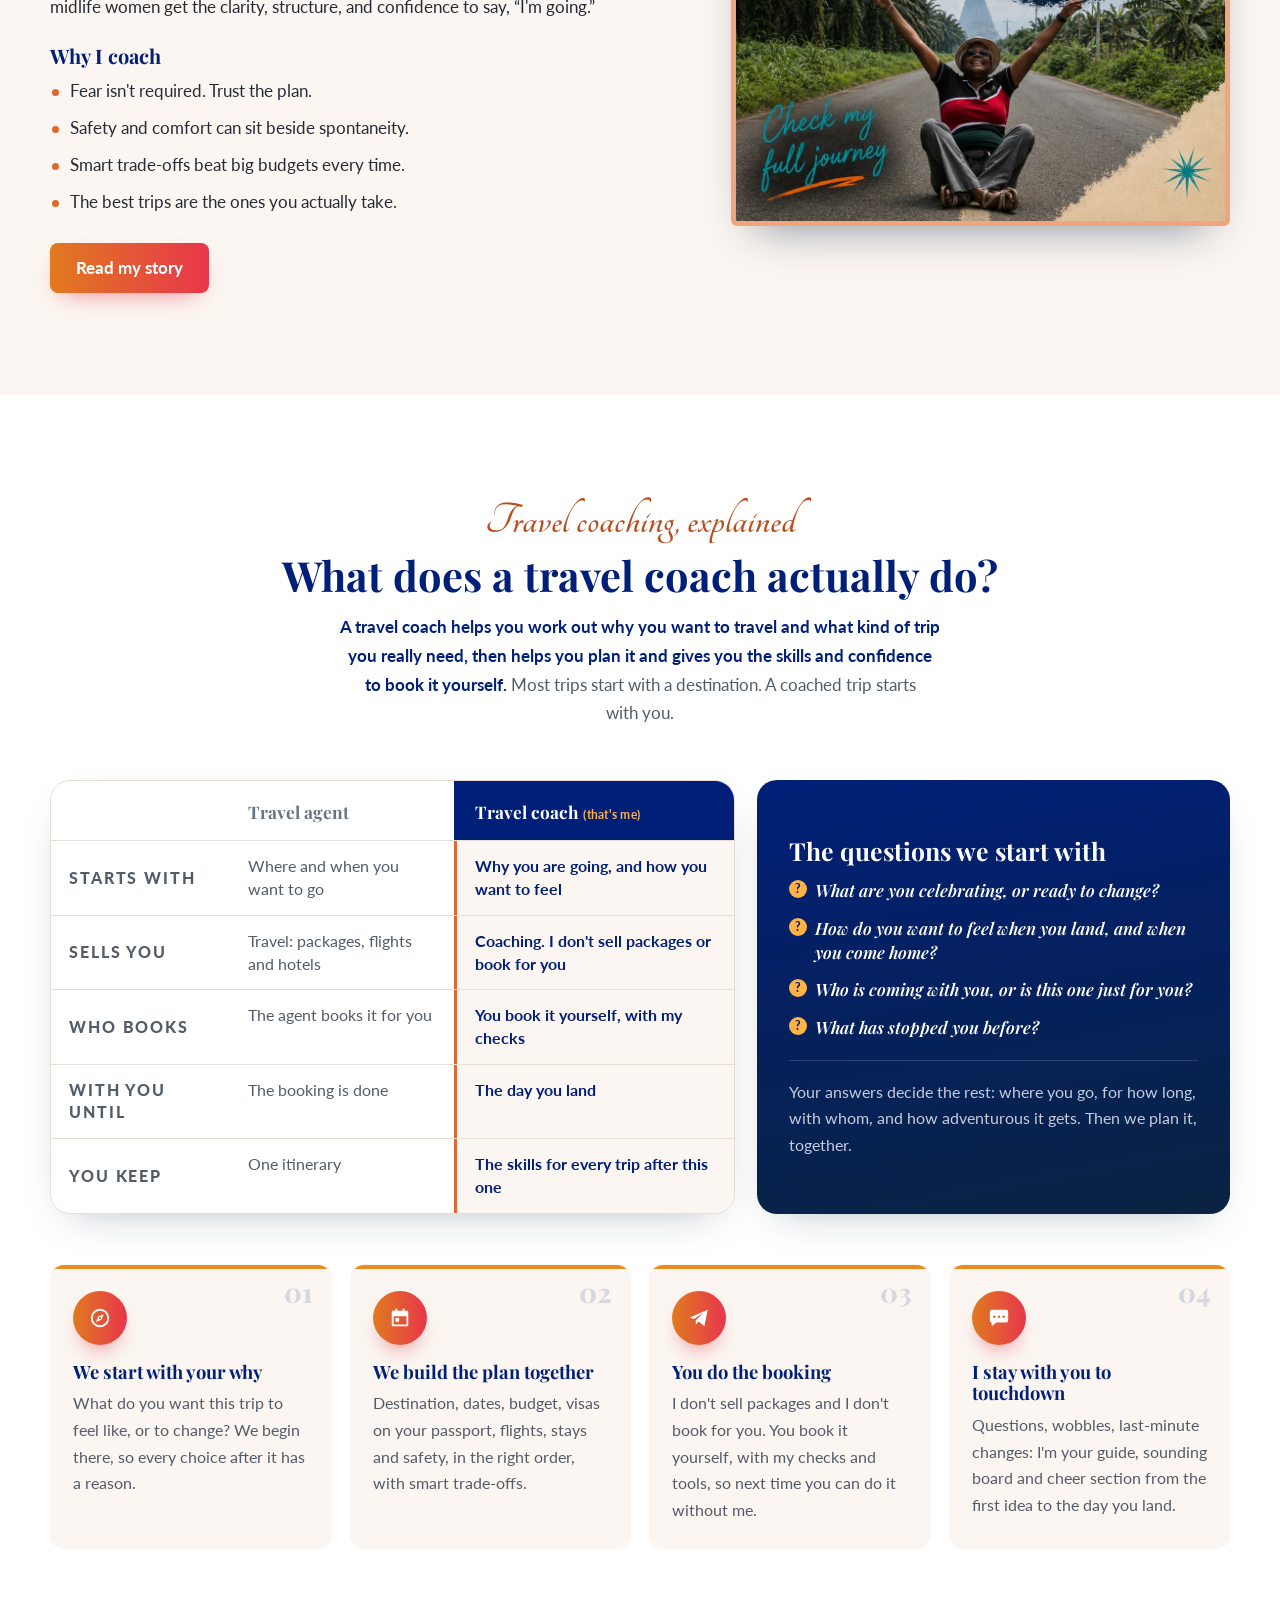
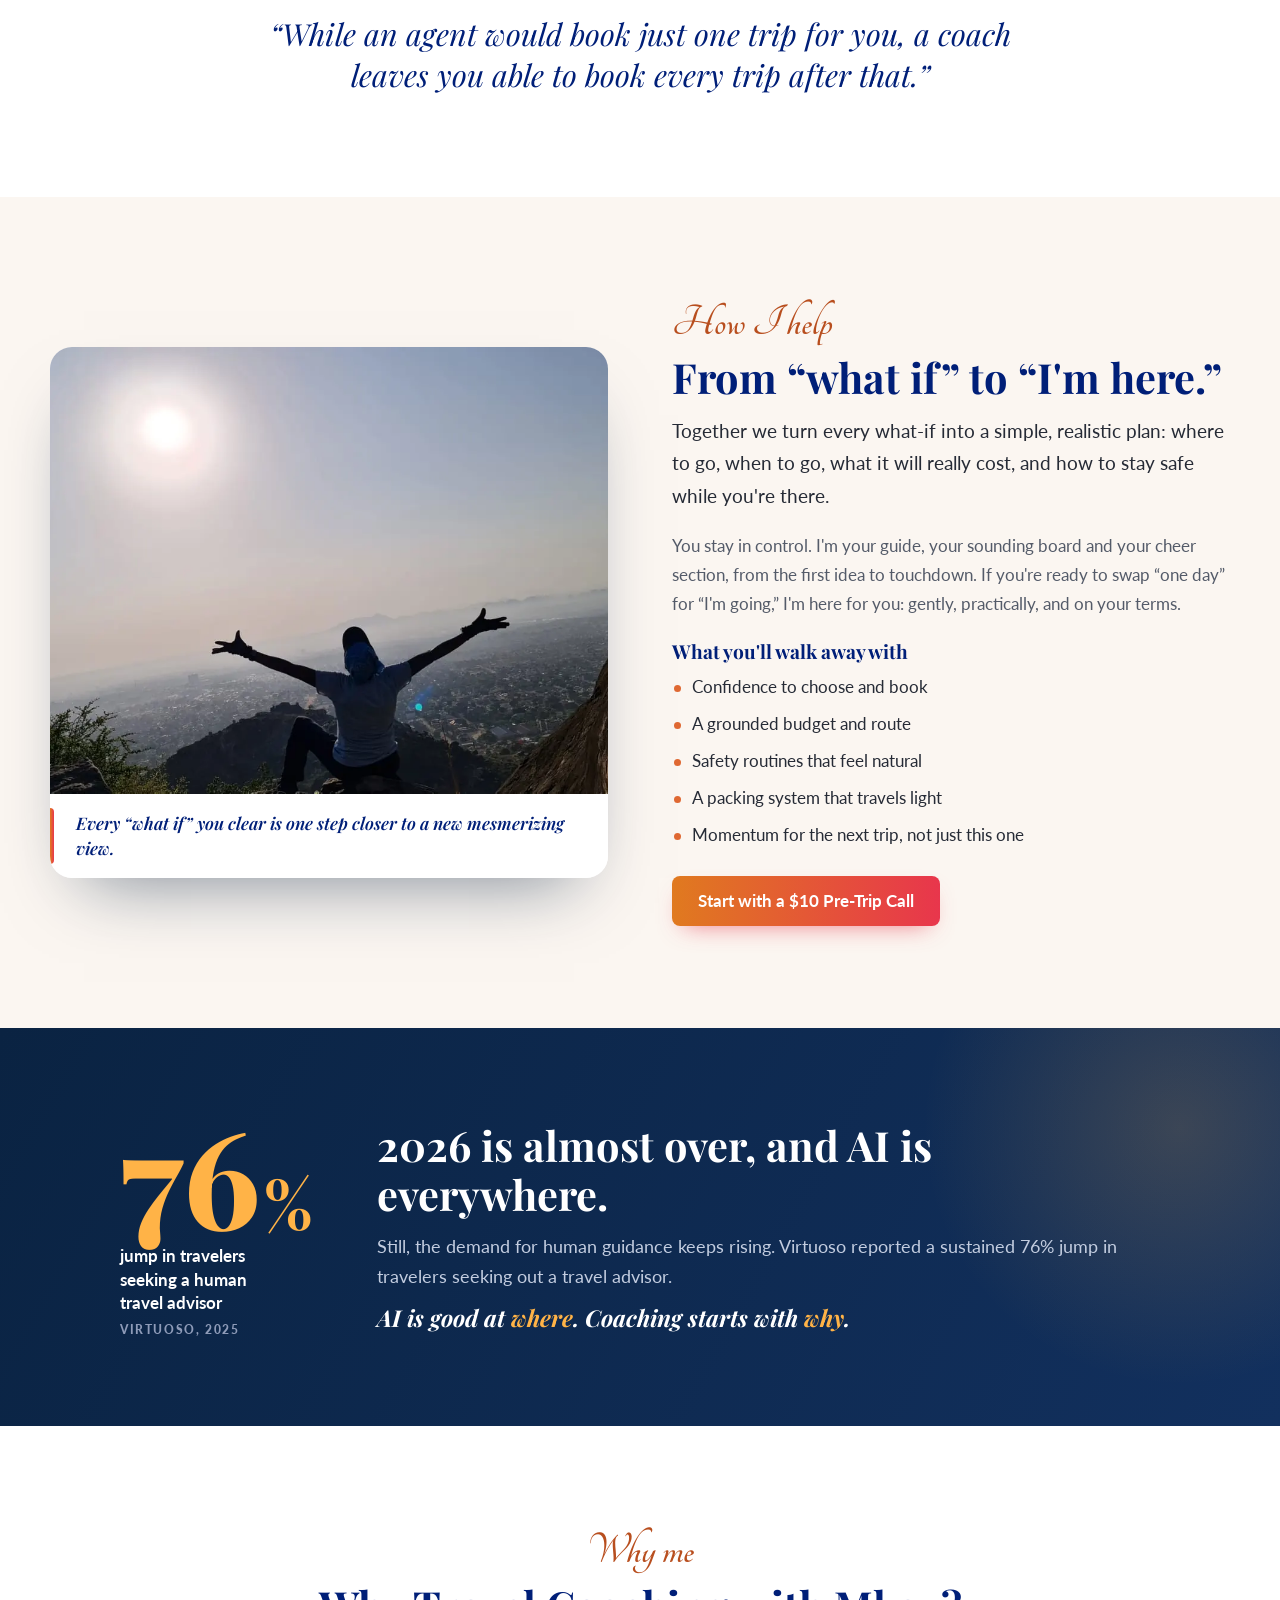
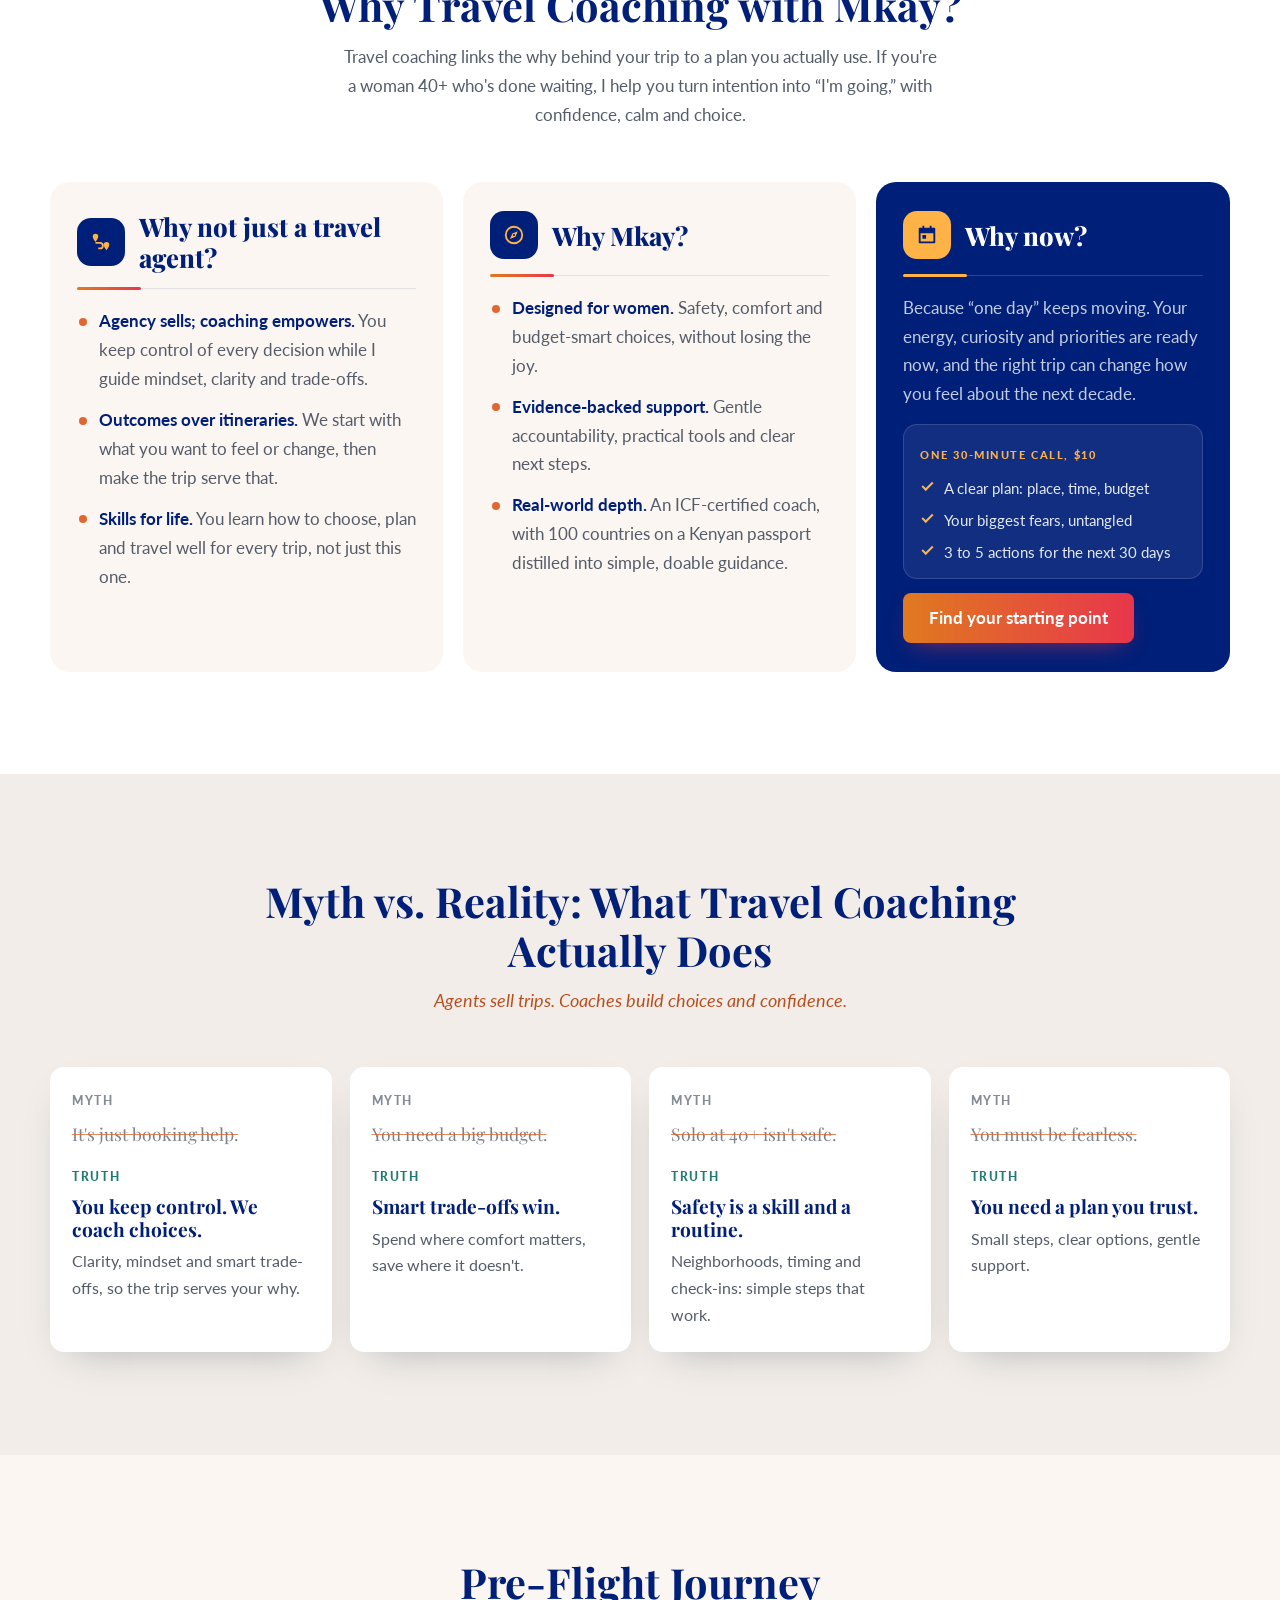
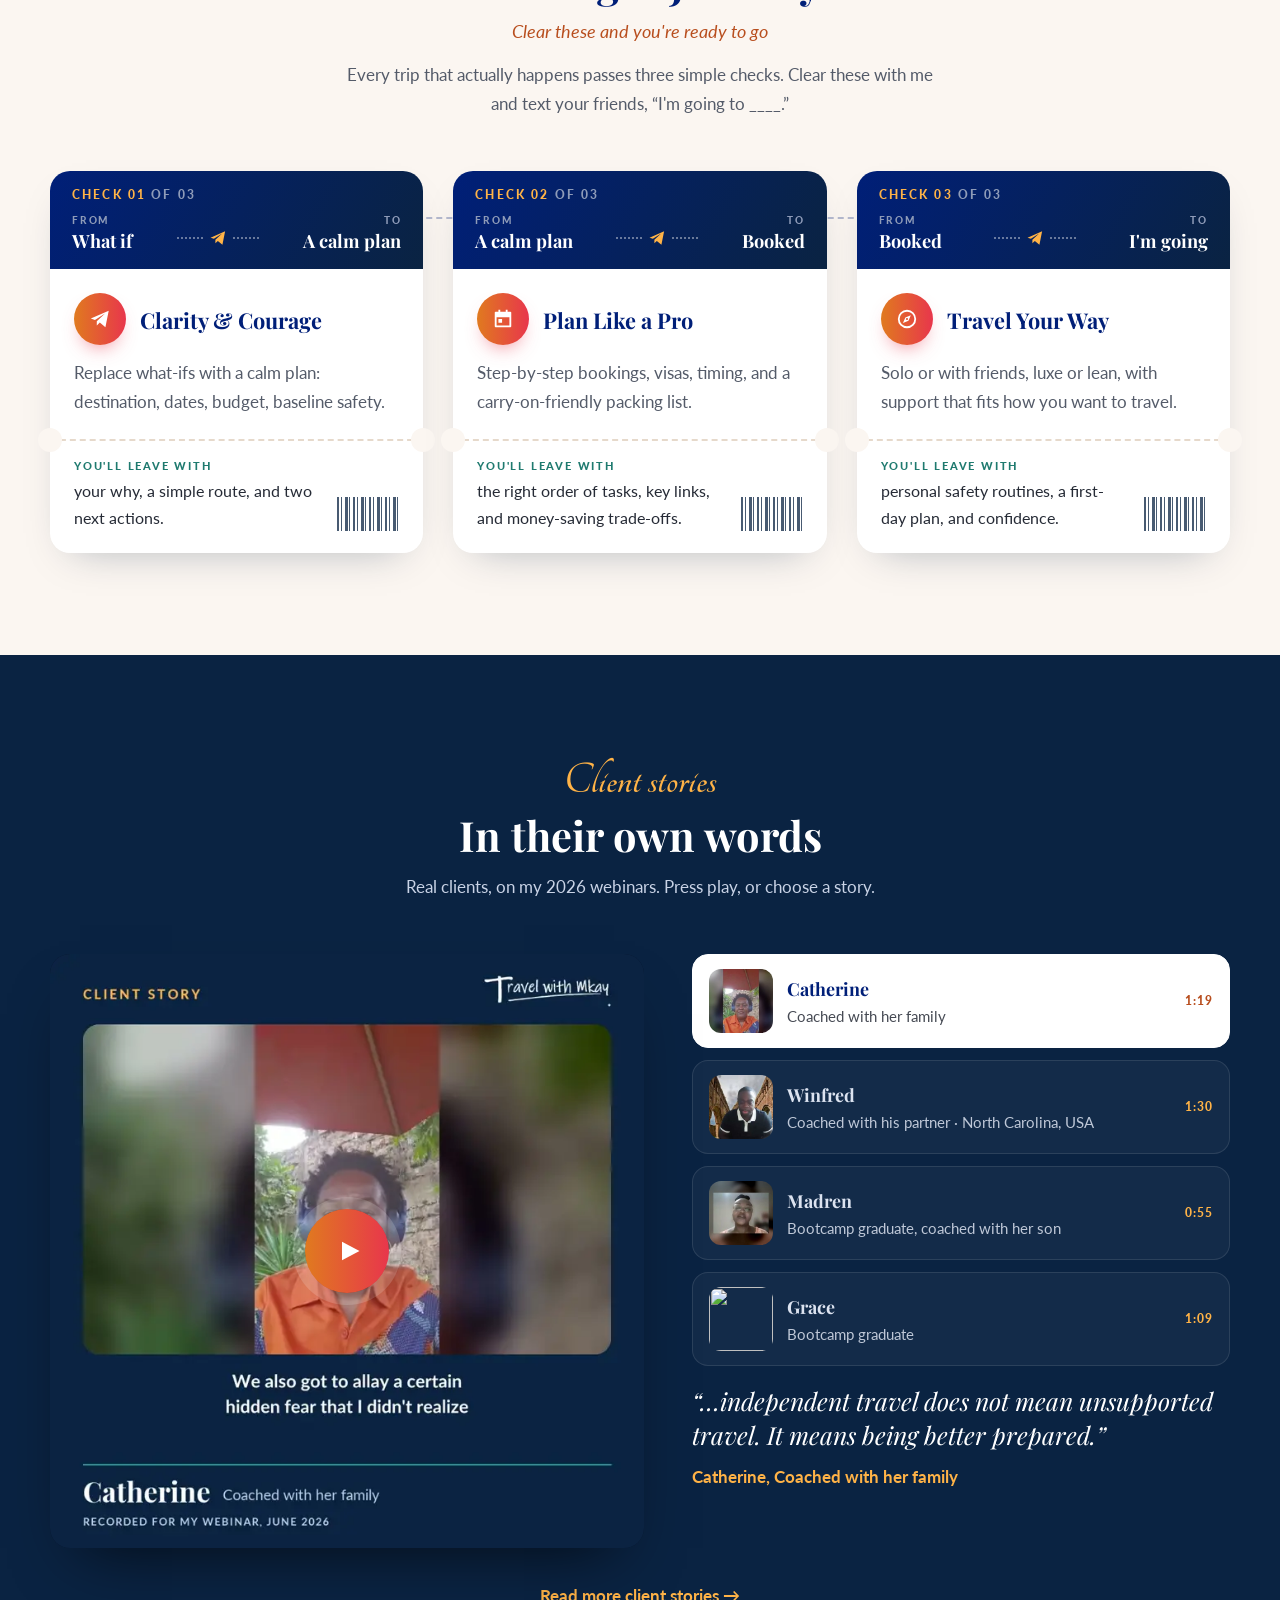
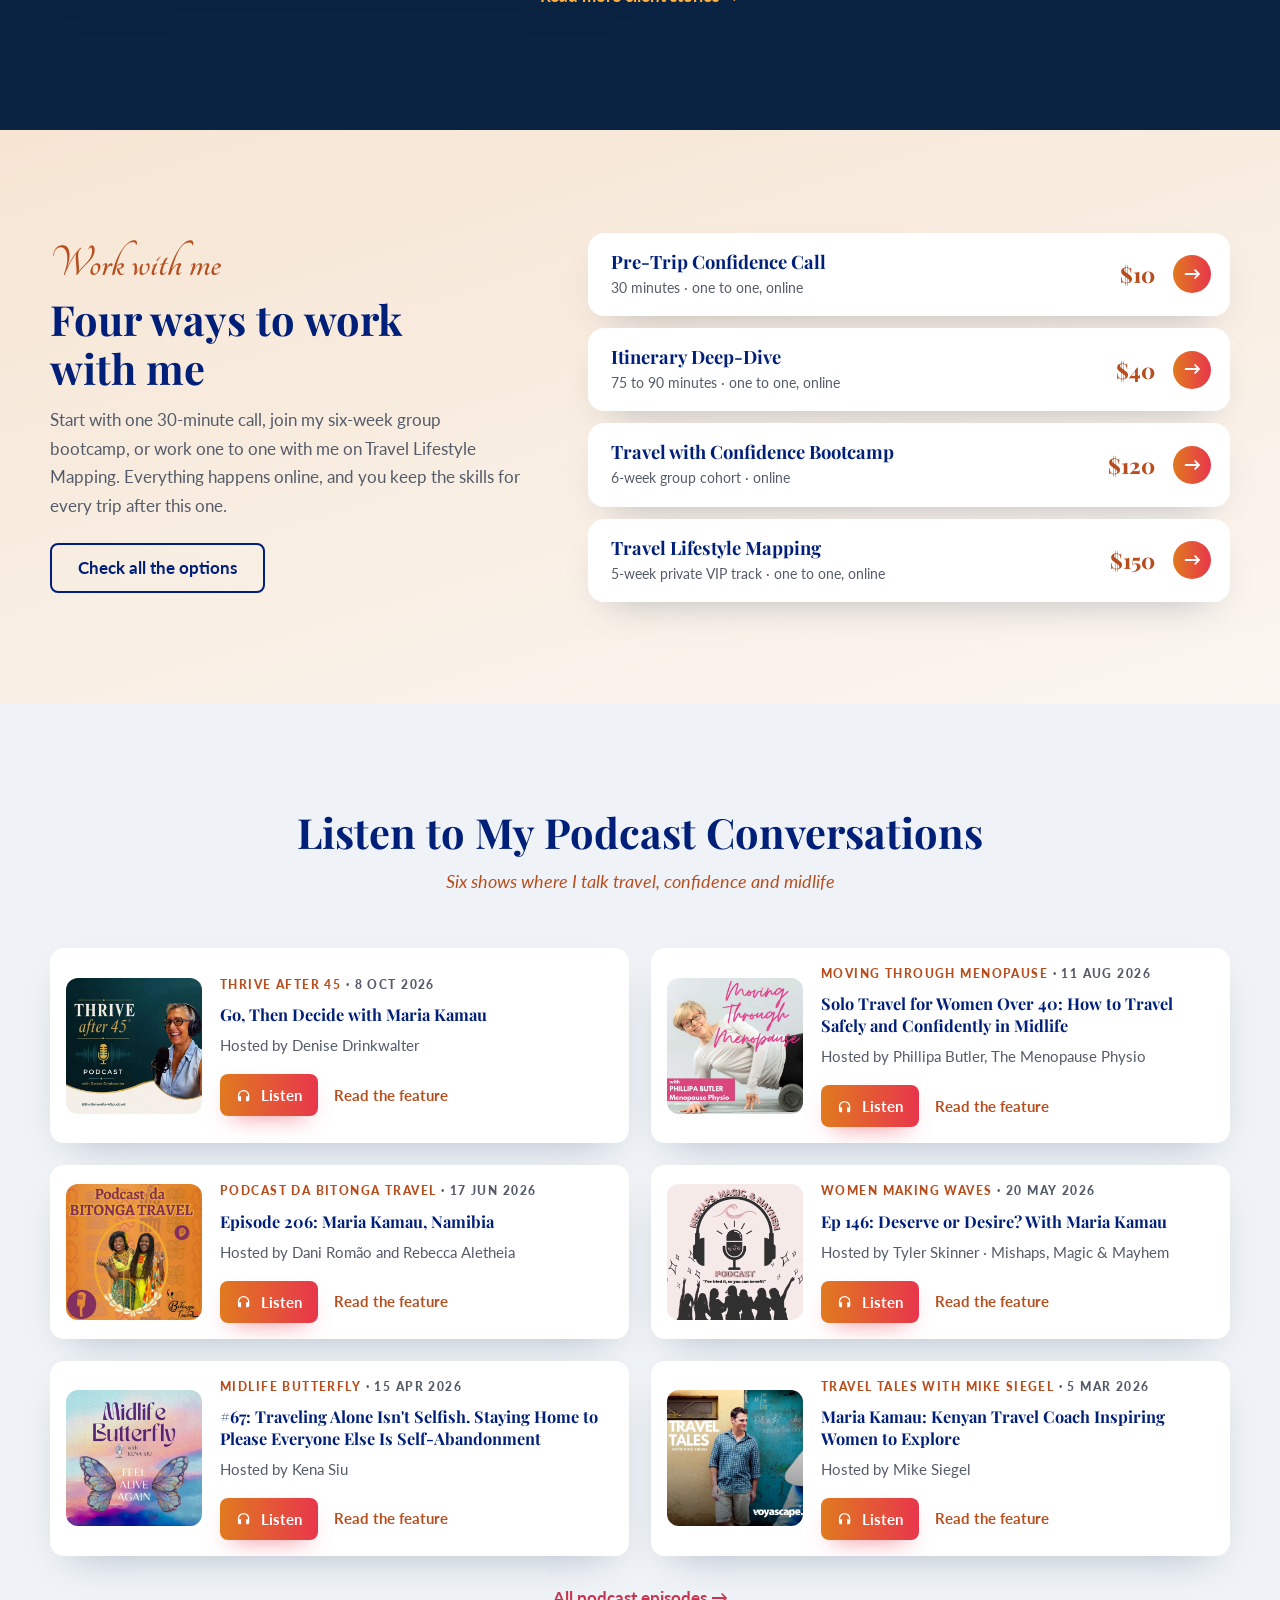
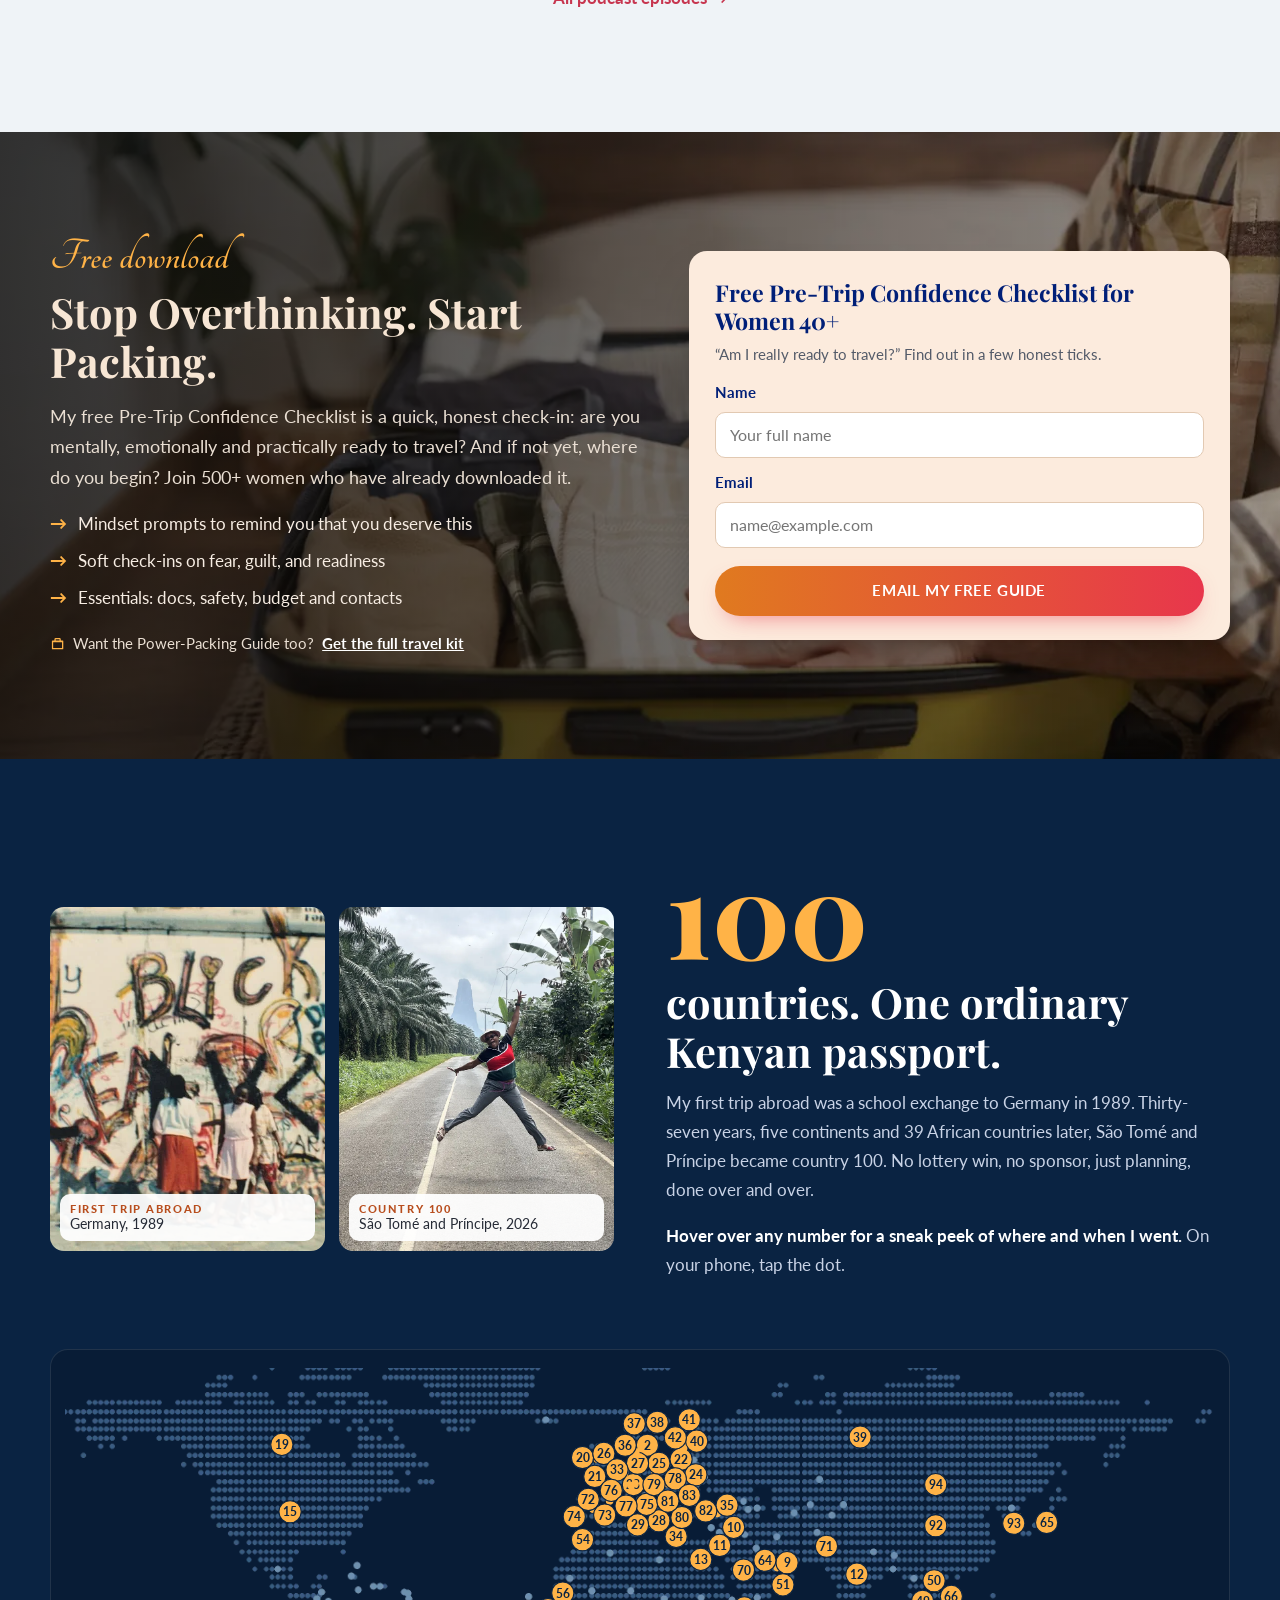
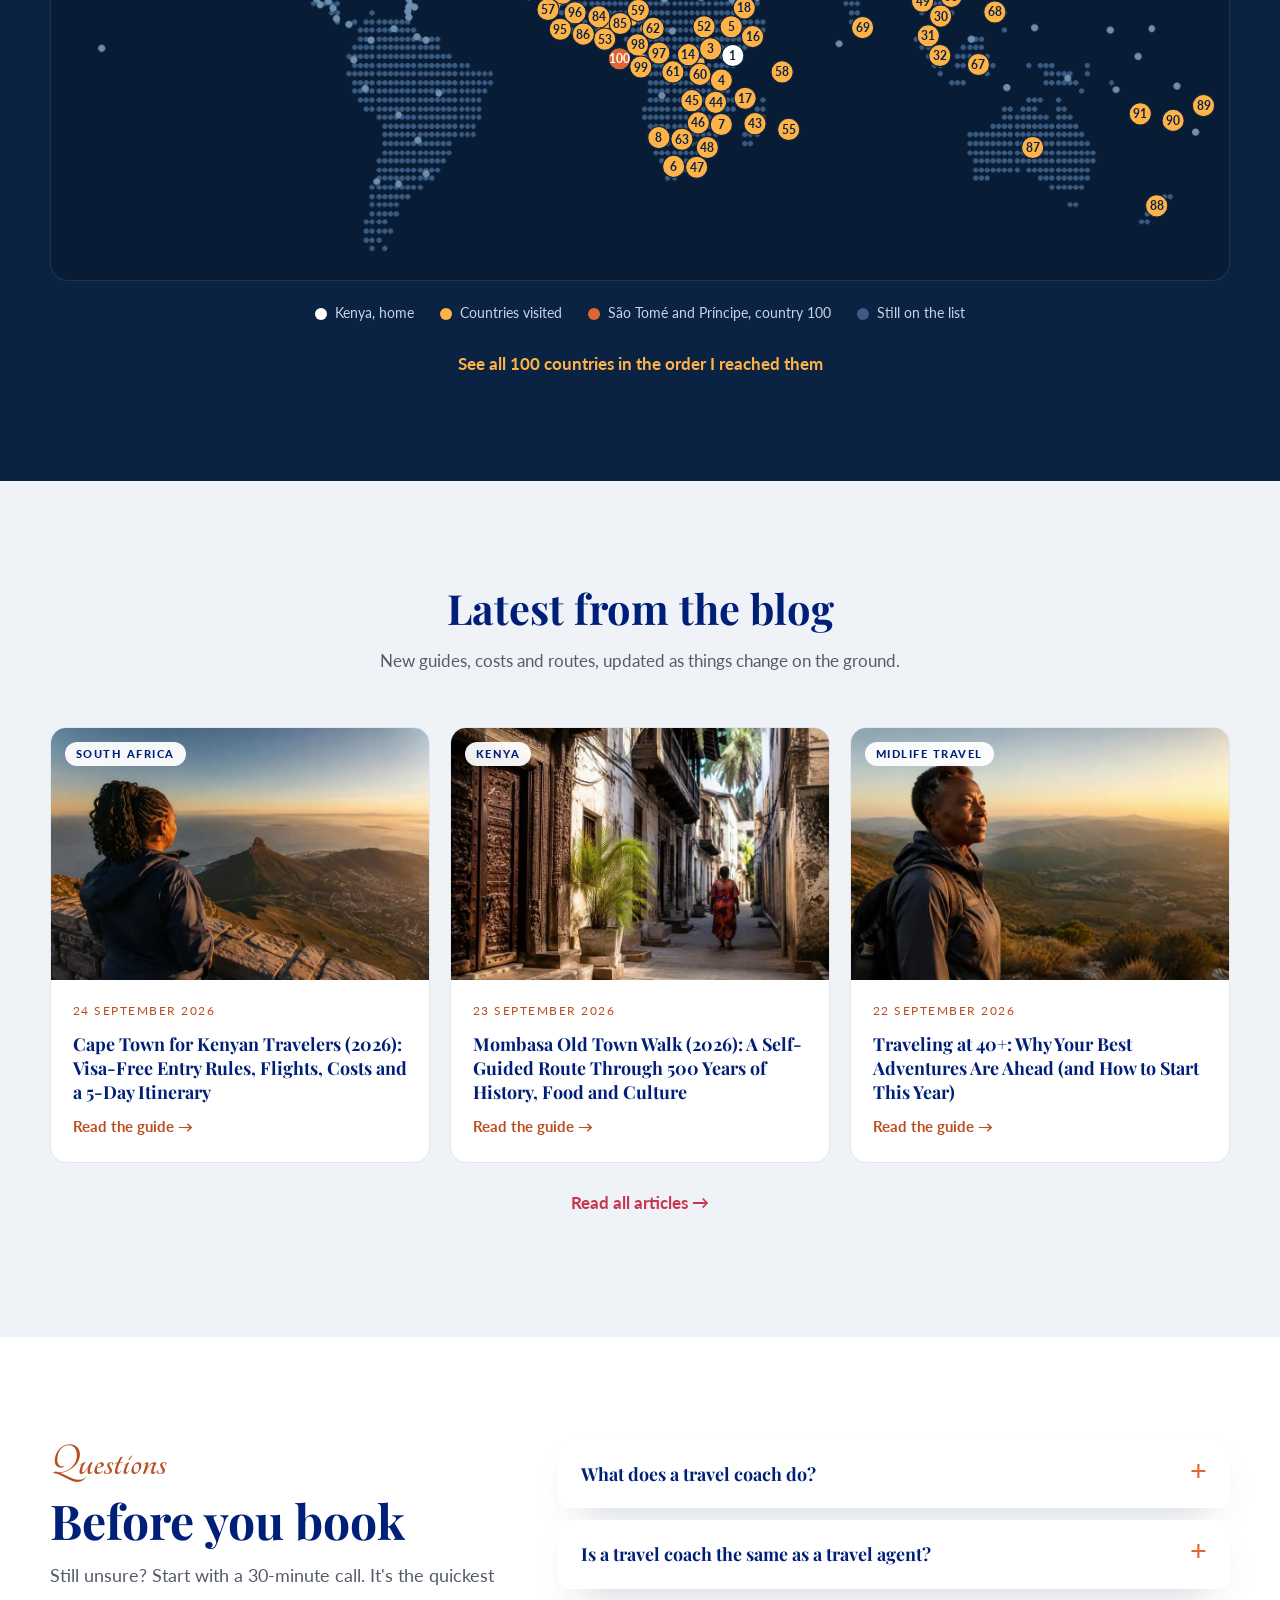
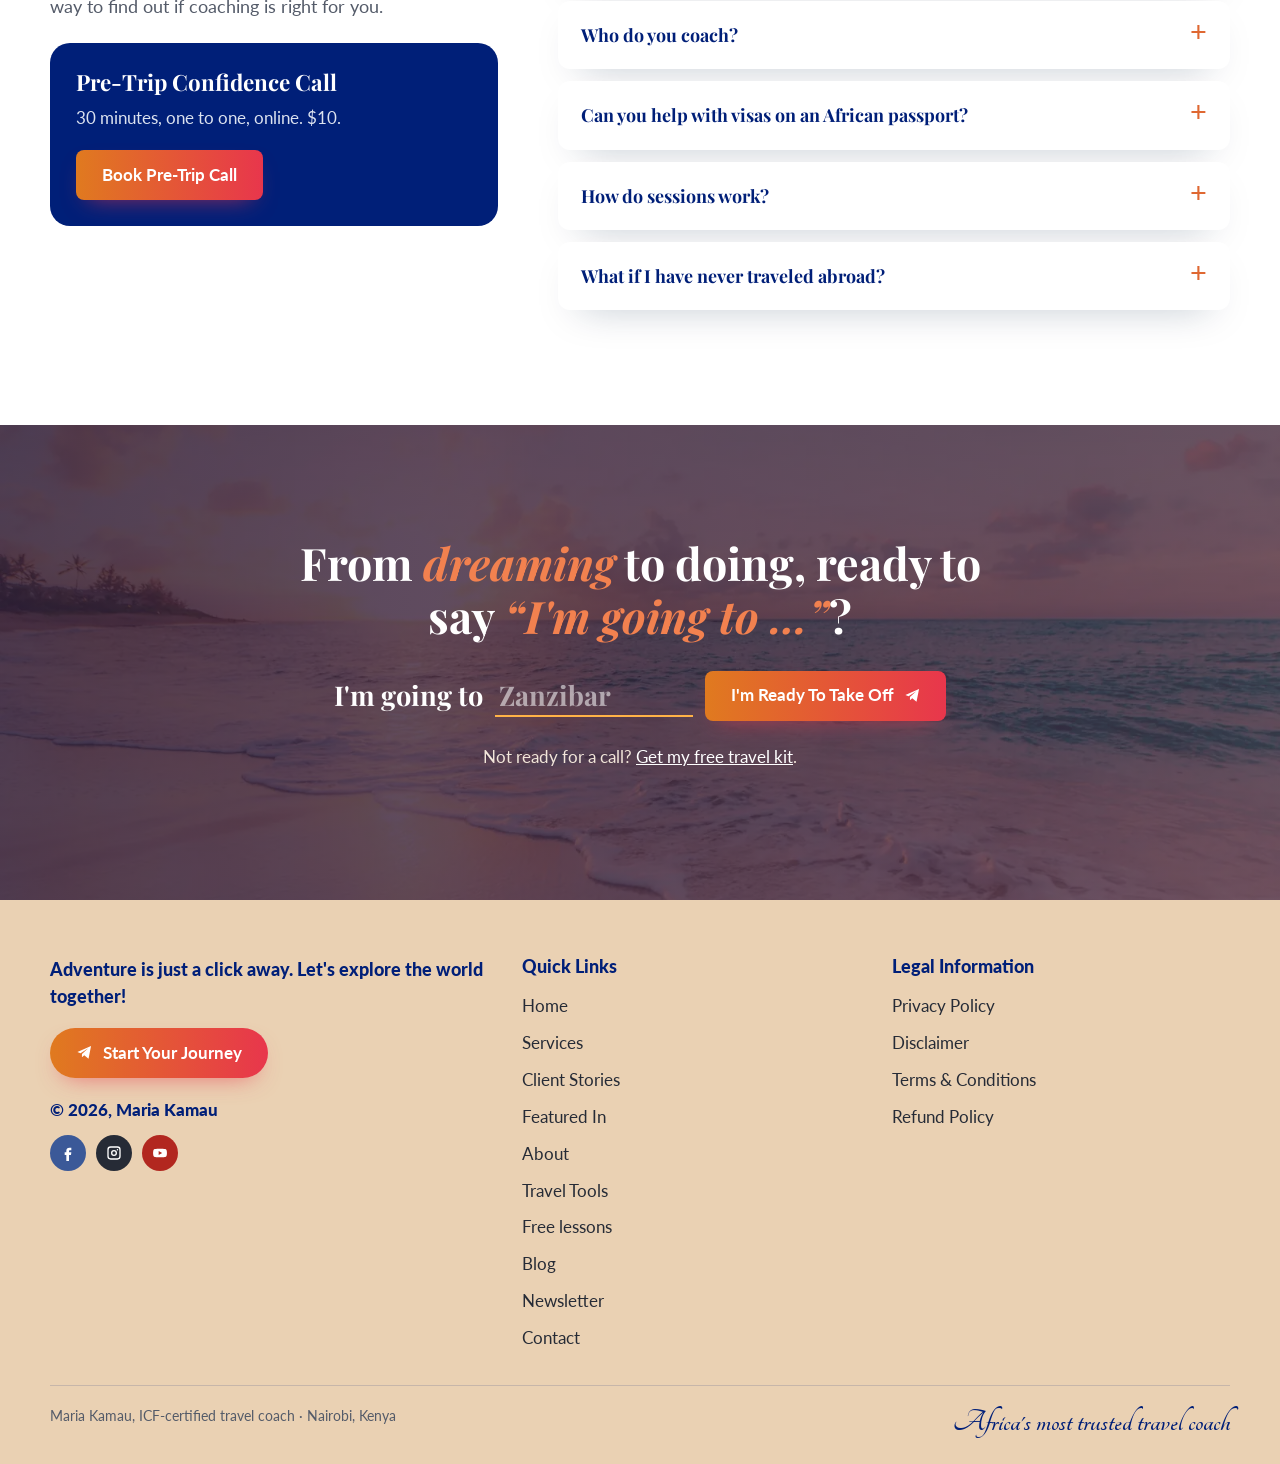
==== commit 3f44e1f8: "Redesign v10: Maria's review (17 Oct) + travel-coach explainer + checklist pop-up - Home intro shows" ====
--- a/index.html
+++ b/index.html
@@ -18,7 +18,7 @@
 <link href="https://fonts.googleapis.com/css2?family=Lato:wght@400;700;900&amp;family=Playfair+Display:ital,wght@0,400..800;1,400..700&amp;family=Tangerine:wght@700&amp;display=swap" rel="stylesheet">
 <link rel="stylesheet" href="assets/css/site.css">
 <script>document.documentElement.classList.add('js')</script>
-<script type="application/ld+json">{"@context": "https://schema.org", "@graph": [{"@type": "Person", "@id": "https://travelwithmkay.co.ke/#maria", "name": "Maria Kamau", "alternateName": "Mkay", "jobTitle": "Travel Coach", "url": "https://travelwithmkay.co.ke/about-us/", "image": "https://harryroguecoachteams-cmd.github.io/travelwithmkay-redesign/assets/img/maria-portrait.webp", "nationality": {"@type": "Country", "name": "Kenya"}, "homeLocation": {"@type": "City", "name": "Nairobi"}, "hasCredential": {"@type": "EducationalOccupationalCredential", "credentialCategory": "certification", "name": "ICF-certified coach", "recognizedBy": {"@type": "Organization", "name": "International Coaching Federation"}}, "knowsAbout": ["Travel planning", "Visas for African passport holders", "Budget travel", "Solo travel for women over 40", "Travel safety", "Africa travel"], "sameAs": ["https://www.instagram.com/Travelwithmkay", "https://www.facebook.com/TravelwithMkay/", "https://www.youtube.com/@travelwithmkay"]}, {"@type": "ProfessionalService", "@id": "https://travelwithmkay.co.ke/#business", "name": "Travel with Mkay", "url": "https://travelwithmkay.co.ke/", "logo": "https://harryroguecoachteams-cmd.github.io/travelwithmkay-redesign/assets/img/logo.png", "founder": {"@id": "https://travelwithmkay.co.ke/#maria"}, "areaServed": "Africa", "address": {"@type": "PostalAddress", "addressLocality": "Nairobi", "addressCountry": "KE"}, "makesOffer": [{"@type": "Offer", "name": "Pre-Trip Confidence Call", "price": "10", "priceCurrency": "USD", "url": "https://travelwithmkay.co.ke/pay-for-coaching-call/?call=confidence"}, {"@type": "Offer", "name": "Itinerary Deep-Dive", "price": "40", "priceCurrency": "USD", "url": "https://travelwithmkay.co.ke/pay-for-coaching-call/?call=itinerary"}, {"@type": "Offer", "name": "Travel Lifestyle Mapping", "price": "120", "priceCurrency": "USD", "url": "https://travelwithmkay.co.ke/pay-for-coaching-call/?call=lifestyle"}, {"@type": "Offer", "name": "Travel with Confidence Bootcamp", "url": "https://travelwithmkay.co.ke/bootcamp-funnel/"}]}, {"@type": "FAQPage", "mainEntity": [{"@type": "Question", "name": "What does a travel coach do?", "acceptedAnswer": {"@type": "Answer", "text": "A travel coach helps you plan and book your own trips with confidence. Together we work through your destination, dates, budget, visas, flights and safety, but you make the decisions and you do the booking. The goal is that you can plan the next trip without me."}}, {"@type": "Question", "name": "Is a travel coach the same as a travel agent?", "acceptedAnswer": {"@type": "Answer", "text": "No. A travel agent books a trip for you, usually from packages. I don't book anything and I don't sell packages. I teach you how to do it, with the same tools and checks I have used across 100 countries."}}, {"@type": "Question", "name": "Who do you coach?", "acceptedAnswer": {"@type": "Answer", "text": "Mostly African women over 40 who are done waiting to travel. I also coach families, couples and experienced travelers who want a better system. Clients join from Kenya and the diaspora, including the US."}}, {"@type": "Question", "name": "Can you help with visas on an African passport?", "acceptedAnswer": {"@type": "Answer", "text": "Yes. Visa rules are one of the most common reasons trips stall. I show you how to check current rules from official sources, which countries are visa-free or e-visa for your passport, and how to prepare a strong application. Nobody can honestly guarantee a visa decision, and I won't pretend to."}}, {"@type": "Question", "name": "How do sessions work?", "acceptedAnswer": {"@type": "Answer", "text": "Everything happens online. Choose a call or the bootcamp, pay securely by card or M-Pesa, then pick a time on my calendar. After a call you get a short written summary and a list of resources."}}, {"@type": "Question", "name": "What if I have never traveled abroad?", "acceptedAnswer": {"@type": "Answer", "text": "That's exactly where many of my clients start. My own first trip abroad was a school exchange in 1989. We begin with what you want to feel, choose an easy first destination, and build your confidence one step at a time."}}]}, {"@type": "WebSite", "url": "https://travelwithmkay.co.ke/", "name": "Travel with Mkay", "publisher": {"@id": "https://travelwithmkay.co.ke/#maria"}}]}</script>
+<script type="application/ld+json">{"@context": "https://schema.org", "@graph": [{"@type": "Person", "@id": "https://travelwithmkay.co.ke/#maria", "name": "Maria Kamau", "alternateName": "Mkay", "jobTitle": "Travel Coach", "url": "https://travelwithmkay.co.ke/about-us/", "image": "https://harryroguecoachteams-cmd.github.io/travelwithmkay-redesign/assets/img/maria-portrait.webp", "nationality": {"@type": "Country", "name": "Kenya"}, "homeLocation": {"@type": "City", "name": "Nairobi"}, "hasCredential": {"@type": "EducationalOccupationalCredential", "credentialCategory": "certification", "name": "ICF-certified coach", "recognizedBy": {"@type": "Organization", "name": "International Coaching Federation"}}, "knowsAbout": ["Travel planning", "Visas for African passport holders", "Budget travel", "Solo travel for women over 40", "Travel safety", "Africa travel"], "sameAs": ["https://www.instagram.com/Travelwithmkay", "https://www.facebook.com/TravelwithMkay/", "https://www.youtube.com/@travelwithmkay"]}, {"@type": "ProfessionalService", "@id": "https://travelwithmkay.co.ke/#business", "name": "Travel with Mkay", "url": "https://travelwithmkay.co.ke/", "logo": "https://harryroguecoachteams-cmd.github.io/travelwithmkay-redesign/assets/img/logo.png", "founder": {"@id": "https://travelwithmkay.co.ke/#maria"}, "areaServed": "Africa", "address": {"@type": "PostalAddress", "addressLocality": "Nairobi", "addressCountry": "KE"}, "makesOffer": [{"@type": "Offer", "name": "Pre-Trip Confidence Call", "price": "10", "priceCurrency": "USD", "url": "https://travelwithmkay.co.ke/pay-for-coaching-call/?call=confidence"}, {"@type": "Offer", "name": "Itinerary Deep-Dive", "price": "40", "priceCurrency": "USD", "url": "https://travelwithmkay.co.ke/pay-for-coaching-call/?call=itinerary"}, {"@type": "Offer", "name": "Travel with Confidence Bootcamp (6-week group cohort)", "price": "120", "priceCurrency": "USD", "url": "https://travelwithmkay.co.ke/bootcamp-funnel/"}, {"@type": "Offer", "name": "Travel Lifestyle Mapping (5-week private VIP track)", "price": "150", "priceCurrency": "USD", "url": "https://travelwithmkay.co.ke/bootcamp-funnel/"}]}, {"@type": "FAQPage", "mainEntity": [{"@type": "Question", "name": "What does a travel coach do?", "acceptedAnswer": {"@type": "Answer", "text": "A travel coach helps you get clear on why you want to travel and what kind of trip you really need, then helps you plan it: destination, dates, budget, visas, flights and safety. You make the decisions and you do the booking, with my checks. The goal is that you can plan the next trip without me."}}, {"@type": "Question", "name": "Is a travel coach the same as a travel agent?", "acceptedAnswer": {"@type": "Answer", "text": "No. A travel agent sells travel and books it for you, usually from packages. I don't sell packages and I don't book for you. I coach you through the decisions, and you book it yourself with the same tools and checks I have used across 100 countries."}}, {"@type": "Question", "name": "Who do you coach?", "acceptedAnswer": {"@type": "Answer", "text": "Mostly African women over 40 who are done waiting to travel. I also coach families, couples and experienced travelers who want a better system. Clients join from Kenya, from across Africa (South Africa and Chad among them) and from all over the world, including the US and Europe."}}, {"@type": "Question", "name": "Can you help with visas on an African passport?", "acceptedAnswer": {"@type": "Answer", "text": "Yes. Visa rules are one of the most common reasons trips stall. I show you how to check current rules from official sources, which countries are visa-free or e-visa for your passport, and how to prepare a strong application. Nobody can honestly guarantee a visa decision, and I won't pretend to."}}, {"@type": "Question", "name": "How do sessions work?", "acceptedAnswer": {"@type": "Answer", "text": "Everything happens online. Choose a call or the bootcamp, pay securely by card or M-Pesa, then pick a time on my calendar. After a call you get a short written summary and a list of resources."}}, {"@type": "Question", "name": "What if I have never traveled abroad?", "acceptedAnswer": {"@type": "Answer", "text": "That's exactly where many of my clients start. My own first trip abroad was a school exchange in 1989. We begin with what you want to feel, choose an easy first destination, and build your confidence one step at a time."}}]}, {"@type": "WebSite", "url": "https://travelwithmkay.co.ke/", "name": "Travel with Mkay", "publisher": {"@id": "https://travelwithmkay.co.ke/#maria"}}]}</script>
 </head>
 <body>
 <svg width="0" height="0" style="position:absolute" aria-hidden="true">
@@ -52,9 +52,10 @@
       <a href="index.html" aria-current="page">Home</a>
       <a href="coaching.html">Services</a>
       <a href="stories.html">Client Stories</a>
-      <a href="podcasts.html">Podcasts</a>
+      <a href="podcasts.html">Featured In</a>
       <a href="about.html">About</a>
       <a href="https://travelwithmkay.co.ke/blogs/">Blog</a>
+      <a href="https://travelwithmkay.co.ke/newsletter/">Newsletter</a>
       <a class="btn btn-grad btn-pill nav-cta" href="coaching.html#options">Start Your Journey <svg class="icon i-plane" aria-hidden="true"><use href="#i-plane"/></svg></a>
     </nav>
   </div>
@@ -83,8 +84,9 @@
       <div class="stat"><span class="emo-s" aria-hidden="true" style="--n:50;--d:3000ms;--loops:1;background-image:url(assets/img/emoji/medal-strip.webp)"></span><div><b>ICF</b><span>Certified coach</span></div></div>
     </div>
     <div class="press"><span>As featured in</span>
-      <div class="marquee"><div class="marquee-track"><a href="https://travelwithmkay.co.ke/as-seen-in/" aria-label="Kenya Airways Msafiri"><img src="assets/img/press/msafiri.png" alt="Kenya Airways Msafiri" loading="lazy"></a><a href="https://www.businessdailyafrica.com/bd/lifestyle/travel/four-globetrotters-travels-to-10-plus-countries-this-year-4859604" aria-label="Business Daily"><img src="assets/img/press/business-daily.png" alt="Business Daily" loading="lazy"></a><a href="https://travelwithmkay.co.ke/as-seen-in/" aria-label="Travel Africa Magazine"><img src="assets/img/press/travel-africa.png" alt="Travel Africa Magazine" loading="lazy"></a><a href="https://travelwithmkay.co.ke/as-seen-in/" aria-label="JourneyWoman"><img src="assets/img/press/journeywoman.png" alt="JourneyWoman" loading="lazy"></a><a class="pod" href="https://travelwithmkay.co.ke/travel-podcasts/thrive-after-45-podcast-maria-kamau/" aria-label="Thrive After 45 podcast"><img src="assets/img/podcasts/thrive-after-45.webp" alt="Thrive After 45" loading="lazy"></a><a class="pod" href="https://travelwithmkay.co.ke/travel-podcasts/moving-through-menopause-podcast-maria-kamau/" aria-label="Moving Through Menopause podcast"><img src="assets/img/podcasts/moving-through-menopause.webp" alt="Moving Through Menopause" loading="lazy"></a><a class="pod" href="https://travelwithmkay.co.ke/travel-podcasts/bitonga-travel-podcast-maria-kamau/" aria-label="Podcast da Bitonga Travel podcast"><img src="assets/img/podcasts/bitonga-travel.webp" alt="Podcast da Bitonga Travel" loading="lazy"></a><a class="pod" href="https://travelwithmkay.co.ke/women-making-waves-podcast-maria-kamau/" aria-label="Women Making Waves podcast"><img src="assets/img/podcasts/women-making-waves.webp" alt="Women Making Waves" loading="lazy"></a><a class="pod" href="https://travelwithmkay.co.ke/midlife-butterfly-podcast-maria-kamau/" aria-label="Midlife Butterfly podcast"><img src="assets/img/podcasts/midlife-butterfly.webp" alt="Midlife Butterfly" loading="lazy"></a><a class="pod" href="https://travelwithmkay.co.ke/travel-tales-podcast/" aria-label="Travel Tales with Mike Siegel podcast"><img src="assets/img/podcasts/travel-tales.webp" alt="Travel Tales with Mike Siegel" loading="lazy"></a><a class="dup" tabindex="-1" aria-hidden="true" href="https://travelwithmkay.co.ke/as-seen-in/" aria-label="Kenya Airways Msafiri"><img src="assets/img/press/msafiri.png" alt="Kenya Airways Msafiri" loading="lazy"></a><a class="dup" tabindex="-1" aria-hidden="true" href="https://www.businessdailyafrica.com/bd/lifestyle/travel/four-globetrotters-travels-to-10-plus-countries-this-year-4859604" aria-label="Business Daily"><img src="assets/img/press/business-daily.png" alt="Business Daily" loading="lazy"></a><a class="dup" tabindex="-1" aria-hidden="true" href="https://travelwithmkay.co.ke/as-seen-in/" aria-label="Travel Africa Magazine"><img src="assets/img/press/travel-africa.png" alt="Travel Africa Magazine" loading="lazy"></a><a class="dup" tabindex="-1" aria-hidden="true" href="https://travelwithmkay.co.ke/as-seen-in/" aria-label="JourneyWoman"><img src="assets/img/press/journeywoman.png" alt="JourneyWoman" loading="lazy"></a><a class="dup pod" tabindex="-1" aria-hidden="true" href="https://travelwithmkay.co.ke/travel-podcasts/thrive-after-45-podcast-maria-kamau/" aria-label="Thrive After 45 podcast"><img src="assets/img/podcasts/thrive-after-45.webp" alt="Thrive After 45" loading="lazy"></a><a class="dup pod" tabindex="-1" aria-hidden="true" href="https://travelwithmkay.co.ke/travel-podcasts/moving-through-menopause-podcast-maria-kamau/" aria-label="Moving Through Menopause podcast"><img src="assets/img/podcasts/moving-through-menopause.webp" alt="Moving Through Menopause" loading="lazy"></a><a class="dup pod" tabindex="-1" aria-hidden="true" href="https://travelwithmkay.co.ke/travel-podcasts/bitonga-travel-podcast-maria-kamau/" aria-label="Podcast da Bitonga Travel podcast"><img src="assets/img/podcasts/bitonga-travel.webp" alt="Podcast da Bitonga Travel" loading="lazy"></a><a class="dup pod" tabindex="-1" aria-hidden="true" href="https://travelwithmkay.co.ke/women-making-waves-podcast-maria-kamau/" aria-label="Women Making Waves podcast"><img src="assets/img/podcasts/women-making-waves.webp" alt="Women Making Waves" loading="lazy"></a><a class="dup pod" tabindex="-1" aria-hidden="true" href="https://travelwithmkay.co.ke/midlife-butterfly-podcast-maria-kamau/" aria-label="Midlife Butterfly podcast"><img src="assets/img/podcasts/midlife-butterfly.webp" alt="Midlife Butterfly" loading="lazy"></a><a class="dup pod" tabindex="-1" aria-hidden="true" href="https://travelwithmkay.co.ke/travel-tales-podcast/" aria-label="Travel Tales with Mike Siegel podcast"><img src="assets/img/podcasts/travel-tales.webp" alt="Travel Tales with Mike Siegel" loading="lazy"></a></div></div>
-    </div>
+      <div class="marquee"><div class="marquee-track"><a href="https://www.tuko.co.ke/people/639333-kenyan-woman-travels-100-countries-spents-ksh-500k-visa-costs/" aria-label="TUKO"><img src="assets/img/press/tuko-logo.svg" alt="TUKO" loading="lazy"></a><a href="https://travelwithmkay.co.ke/as-seen-in/" aria-label="Kenya Airways Msafiri"><img src="assets/img/press/msafiri.png" alt="Kenya Airways Msafiri" loading="lazy"></a><a href="https://www.businessdailyafrica.com/bd/lifestyle/travel/four-globetrotters-travels-to-10-plus-countries-this-year-4859604" aria-label="Business Daily"><img src="assets/img/press/business-daily.png" alt="Business Daily" loading="lazy"></a><a href="https://www.flipsnack.com/travelafrica/travel-africa-issue-102-november-23-january-24-sample/full-view.html" aria-label="Travel Africa Magazine"><img src="assets/img/press/travel-africa.png" alt="Travel Africa Magazine" loading="lazy"></a><a href="https://journeywoman.com/destinations/africa/milestone-birthday-celebrating-my-50th-with-a-hot-air-balloon-safari-in-namibia/" aria-label="JourneyWoman"><img src="assets/img/press/journeywoman.png" alt="JourneyWoman" loading="lazy"></a><a class="pod" href="https://travelwithmkay.co.ke/travel-podcasts/thrive-after-45-podcast-maria-kamau/" aria-label="Thrive After 45 podcast"><img src="assets/img/podcasts/thrive-after-45.webp" alt="Thrive After 45" loading="lazy"></a><a class="pod" href="https://travelwithmkay.co.ke/travel-podcasts/moving-through-menopause-podcast-maria-kamau/" aria-label="Moving Through Menopause podcast"><img src="assets/img/podcasts/moving-through-menopause.webp" alt="Moving Through Menopause" loading="lazy"></a><a class="pod" href="https://travelwithmkay.co.ke/travel-podcasts/bitonga-travel-podcast-maria-kamau/" aria-label="Podcast da Bitonga Travel podcast"><img src="assets/img/podcasts/bitonga-travel.webp" alt="Podcast da Bitonga Travel" loading="lazy"></a><a class="pod" href="https://travelwithmkay.co.ke/women-making-waves-podcast-maria-kamau/" aria-label="Women Making Waves podcast"><img src="assets/img/podcasts/women-making-waves.webp" alt="Women Making Waves" loading="lazy"></a><a class="pod" href="https://travelwithmkay.co.ke/midlife-butterfly-podcast-maria-kamau/" aria-label="Midlife Butterfly podcast"><img src="assets/img/podcasts/midlife-butterfly.webp" alt="Midlife Butterfly" loading="lazy"></a><a class="pod" href="https://travelwithmkay.co.ke/travel-tales-podcast/" aria-label="Travel Tales with Mike Siegel podcast"><img src="assets/img/podcasts/travel-tales.webp" alt="Travel Tales with Mike Siegel" loading="lazy"></a><a class="dup" tabindex="-1" aria-hidden="true" href="https://www.tuko.co.ke/people/639333-kenyan-woman-travels-100-countries-spents-ksh-500k-visa-costs/" aria-label="TUKO"><img src="assets/img/press/tuko-logo.svg" alt="TUKO" loading="lazy"></a><a class="dup" tabindex="-1" aria-hidden="true" href="https://travelwithmkay.co.ke/as-seen-in/" aria-label="Kenya Airways Msafiri"><img src="assets/img/press/msafiri.png" alt="Kenya Airways Msafiri" loading="lazy"></a><a class="dup" tabindex="-1" aria-hidden="true" href="https://www.businessdailyafrica.com/bd/lifestyle/travel/four-globetrotters-travels-to-10-plus-countries-this-year-4859604" aria-label="Business Daily"><img src="assets/img/press/business-daily.png" alt="Business Daily" loading="lazy"></a><a class="dup" tabindex="-1" aria-hidden="true" href="https://www.flipsnack.com/travelafrica/travel-africa-issue-102-november-23-january-24-sample/full-view.html" aria-label="Travel Africa Magazine"><img src="assets/img/press/travel-africa.png" alt="Travel Africa Magazine" loading="lazy"></a><a class="dup" tabindex="-1" aria-hidden="true" href="https://journeywoman.com/destinations/africa/milestone-birthday-celebrating-my-50th-with-a-hot-air-balloon-safari-in-namibia/" aria-label="JourneyWoman"><img src="assets/img/press/journeywoman.png" alt="JourneyWoman" loading="lazy"></a><a class="dup pod" tabindex="-1" aria-hidden="true" href="https://travelwithmkay.co.ke/travel-podcasts/thrive-after-45-podcast-maria-kamau/" aria-label="Thrive After 45 podcast"><img src="assets/img/podcasts/thrive-after-45.webp" alt="Thrive After 45" loading="lazy"></a><a class="dup pod" tabindex="-1" aria-hidden="true" href="https://travelwithmkay.co.ke/travel-podcasts/moving-through-menopause-podcast-maria-kamau/" aria-label="Moving Through Menopause podcast"><img src="assets/img/podcasts/moving-through-menopause.webp" alt="Moving Through Menopause" loading="lazy"></a><a class="dup pod" tabindex="-1" aria-hidden="true" href="https://travelwithmkay.co.ke/travel-podcasts/bitonga-travel-podcast-maria-kamau/" aria-label="Podcast da Bitonga Travel podcast"><img src="assets/img/podcasts/bitonga-travel.webp" alt="Podcast da Bitonga Travel" loading="lazy"></a><a class="dup pod" tabindex="-1" aria-hidden="true" href="https://travelwithmkay.co.ke/women-making-waves-podcast-maria-kamau/" aria-label="Women Making Waves podcast"><img src="assets/img/podcasts/women-making-waves.webp" alt="Women Making Waves" loading="lazy"></a><a class="dup pod" tabindex="-1" aria-hidden="true" href="https://travelwithmkay.co.ke/midlife-butterfly-podcast-maria-kamau/" aria-label="Midlife Butterfly podcast"><img src="assets/img/podcasts/midlife-butterfly.webp" alt="Midlife Butterfly" loading="lazy"></a><a class="dup pod" tabindex="-1" aria-hidden="true" href="https://travelwithmkay.co.ke/travel-tales-podcast/" aria-label="Travel Tales with Mike Siegel podcast"><img src="assets/img/podcasts/travel-tales.webp" alt="Travel Tales with Mike Siegel" loading="lazy"></a></div></div>
+    </div>
+    <p class="press-more"><a href="podcasts.html#articles">Read the published articles</a><span aria-hidden="true"> · </span><a href="podcasts.html#podcasts">Listen to the podcasts</a></p>
   </div>
 </section>
 
@@ -104,14 +106,25 @@
       </ul>
       <a class="btn btn-grad" style="margin-top:18px" href="about.html">Read my story</a>
     </div>
-    <div class="frame"><img src="assets/img/maria-pakistan.webp" width="900" height="1125" alt="Maria Kamau jumping for joy on a mountain road in northern Pakistan"></div>
+    <a class="frame frame-poster" href="#map" aria-label="See all 100 countries on my map"><img src="assets/img/country-100-poster.webp" width="1000" height="1000" alt="My 100 countries poster: from a random school trip to Germany, country number 1, to São Tomé and Príncipe, on one Kenyan passport"></a>
   </div>
 </section>
 
 <section class="section bg-white" id="what-a-coach-does" aria-labelledby="job-title">
   <div class="wrap">
     <div class="head"><span class="kicker">Travel coaching, explained</span><h2 id="job-title">What does a travel coach actually do?</h2>
-      <p class="lead">A travel agent books a trip for you. A travel coach teaches you to plan and book your own, and stays beside you until you're on your way. You make every decision. I make sure you make it with clarity, a budget that works, and a plan you trust.</p></div>
+      <p class="lead"><b class="define">A travel coach helps you work out why you want to travel and what kind of trip you really need, then helps you plan it and gives you the skills and confidence to book it yourself.</b> Most trips start with a destination. A coached trip starts with&nbsp;you.</p></div>
+    <div class="cmp-wrap">
+      <div class="cmp" role="table" aria-label="Travel agent compared with a travel coach">
+        <div class="cmp-row cmp-head" role="row"><span class="cmp-k" role="columnheader"><span class="sr-only">Compare</span></span><span class="cmp-a" role="columnheader">Travel agent</span><span class="cmp-c" role="columnheader">Travel coach <small>(that's me)</small></span></div>
+        <div class="cmp-row" role="row"><span class="cmp-k" role="rowheader">Starts with</span><span class="cmp-a" role="cell">Where and when you want to go</span><span class="cmp-c" role="cell">Why you are going, and how you want to feel</span></div><div class="cmp-row" role="row"><span class="cmp-k" role="rowheader">Sells you</span><span class="cmp-a" role="cell">Travel: packages, flights and hotels</span><span class="cmp-c" role="cell">Coaching. I don't sell packages or book for you</span></div><div class="cmp-row" role="row"><span class="cmp-k" role="rowheader">Who books</span><span class="cmp-a" role="cell">The agent books it for you</span><span class="cmp-c" role="cell">You book it yourself, with my checks</span></div><div class="cmp-row" role="row"><span class="cmp-k" role="rowheader">With you until</span><span class="cmp-a" role="cell">The booking is done</span><span class="cmp-c" role="cell">The day you land</span></div><div class="cmp-row" role="row"><span class="cmp-k" role="rowheader">You keep</span><span class="cmp-a" role="cell">One itinerary</span><span class="cmp-c" role="cell">The skills for every trip after this one</span></div>
+      </div>
+      <aside class="cmp-q" aria-labelledby="q-title">
+        <h3 id="q-title">The questions we start with</h3>
+        <ul><li>What are you celebrating, or ready to change?</li><li>How do you want to feel when you land, and when you come home?</li><li>Who is coming with you, or is this one just for you?</li><li>What has stopped you before?</li></ul>
+        <p>Your answers decide the rest: where you go, for how long, with whom, and how adventurous it gets. Then we plan it, together.</p>
+      </aside>
+    </div>
     <div class="jobs"><article class="job"><span class="n">01</span><div class="jicon"><svg class="icon i-compass" aria-hidden="true"><use href="#i-compass"/></svg></div><h3>We start with your why</h3><p>What do you want this trip to feel like, or to change? We begin there, so every choice after it has a reason.</p></article><article class="job"><span class="n">02</span><div class="jicon"><svg class="icon i-calendar" aria-hidden="true"><use href="#i-calendar"/></svg></div><h3>We build the plan together</h3><p>Destination, dates, budget, visas on your passport, flights, stays and safety, in the right order, with smart trade-offs.</p></article><article class="job"><span class="n">03</span><div class="jicon"><svg class="icon i-plane" aria-hidden="true"><use href="#i-plane"/></svg></div><h3>You do the booking</h3><p>I don't sell packages and I don't book for you. You book it yourself, with my checks and tools, so next time you can do it without me.</p></article><article class="job"><span class="n">04</span><div class="jicon"><svg class="icon i-chat" aria-hidden="true"><use href="#i-chat"/></svg></div><h3>I stay with you to touchdown</h3><p>Questions, wobbles, last-minute changes: I'm your guide, sounding board and cheer section from the first idea to the day you land.</p></article></div>
     <div class="quote-band">
       <blockquote>“While an agent would book just one trip for you, a coach leaves you able to book every trip after that.”</blockquote>
@@ -141,6 +154,7 @@
     <div>
       <h2 id="ai-title">2026 is almost over, and AI is everywhere.</h2>
       <p>Still, the demand for human guidance keeps rising. Virtuoso reported a sustained 76% jump in travelers seeking out a travel advisor.</p>
+      <p class="ai-line">AI is good at <i>where</i>. Coaching starts with <i>why</i>.</p>
     </div>
   </div>
 </section>
@@ -231,11 +245,11 @@
   <div class="wrap wwm">
     <div>
       <span class="kicker">Work with me</span>
-      <h2 id="work-title">Travel Lifestyle Mapping to Bootcamp</h2>
-      <p class="lead">Start with one 30-minute call or go all in with my six-week bootcamp. Everything happens online, and you keep the skills for every trip after this one.</p>
+      <h2 id="work-title">Four ways to work with&nbsp;me</h2>
+      <p class="lead">Start with one 30-minute call, join my six-week group bootcamp, or work one to one with me on Travel Lifestyle Mapping. Everything happens online, and you keep the skills for every trip after this one.</p>
       <a class="btn btn-ghost" href="coaching.html#options">Check all the options</a>
     </div>
-    <div class="opts"><a class="opt" href="coaching.html#pre-trip-call"><span class="o-name">Pre-Trip Confidence Call</span><span class="o-meta">30 minutes · one to one, online</span><span class="o-price">$10</span><span class="o-go" aria-hidden="true">→</span></a><a class="opt" href="coaching.html#itinerary-deep-dive"><span class="o-name">Itinerary Deep-Dive</span><span class="o-meta">75 to 90 minutes · one to one, online</span><span class="o-price">$40</span><span class="o-go" aria-hidden="true">→</span></a><a class="opt" href="coaching.html#lifestyle-mapping"><span class="o-name">Travel Lifestyle Mapping</span><span class="o-meta">4-week private planning experience</span><span class="o-price">$120</span><span class="o-go" aria-hidden="true">→</span></a><a class="opt" href="coaching.html#bootcamp"><span class="o-name">Travel with Confidence Bootcamp</span><span class="o-meta">6-week group cohort, or 5-week private VIP</span><span class="o-price">from $150</span><span class="o-go" aria-hidden="true">→</span></a></div>
+    <div class="opts"><a class="opt" href="coaching.html#pre-trip-call"><span class="o-name">Pre-Trip Confidence Call</span><span class="o-meta">30 minutes · one to one, online</span><span class="o-price">$10</span><span class="o-go" aria-hidden="true">→</span></a><a class="opt" href="coaching.html#itinerary-deep-dive"><span class="o-name">Itinerary Deep-Dive</span><span class="o-meta">75 to 90 minutes · one to one, online</span><span class="o-price">$40</span><span class="o-go" aria-hidden="true">→</span></a><a class="opt" href="coaching.html#bootcamp"><span class="o-name">Travel with Confidence Bootcamp</span><span class="o-meta">6-week group cohort · online</span><span class="o-price">$120</span><span class="o-go" aria-hidden="true">→</span></a><a class="opt" href="coaching.html#lifestyle-mapping"><span class="o-name">Travel Lifestyle Mapping</span><span class="o-meta">5-week private VIP track · one to one, online</span><span class="o-price">$150</span><span class="o-go" aria-hidden="true">→</span></a></div>
   </div>
 </section>
 
@@ -505,7 +519,7 @@
   <div class="wrap faq-wrap">
     <div class="faq-side"><span class="kicker">Questions</span><h2 id="faq-title">Before you book</h2><p class="lead">Still unsure? Start with a 30-minute call. It's the quickest way to find out if coaching is right for you.</p>
       <div class="card"><h3>Pre-Trip Confidence Call</h3><p>30 minutes, one to one, online. $10.</p><a class="btn btn-grad" href="https://travelwithmkay.co.ke/pay-for-coaching-call/?call=confidence">Book Pre-Trip Call</a></div></div>
-    <div class="faq"><details><summary>What does a travel coach do?</summary><p>A travel coach helps you plan and book your own trips with confidence. Together we work through your destination, dates, budget, visas, flights and safety, but you make the decisions and you do the booking. The goal is that you can plan the next trip without me.</p></details><details><summary>Is a travel coach the same as a travel agent?</summary><p>No. A travel agent books a trip for you, usually from packages. I don't book anything and I don't sell packages. I teach you how to do it, with the same tools and checks I have used across 100 countries.</p></details><details><summary>Who do you coach?</summary><p>Mostly African women over 40 who are done waiting to travel. I also coach families, couples and experienced travelers who want a better system. Clients join from Kenya and the diaspora, including the US.</p></details><details><summary>Can you help with visas on an African passport?</summary><p>Yes. Visa rules are one of the most common reasons trips stall. I show you how to check current rules from official sources, which countries are visa-free or e-visa for your passport, and how to prepare a strong application. Nobody can honestly guarantee a visa decision, and I won't pretend to.</p></details><details><summary>How do sessions work?</summary><p>Everything happens online. Choose a call or the bootcamp, pay securely by card or M-Pesa, then pick a time on my calendar. After a call you get a short written summary and a list of resources.</p></details><details><summary>What if I have never traveled abroad?</summary><p>That's exactly where many of my clients start. My own first trip abroad was a school exchange in 1989. We begin with what you want to feel, choose an easy first destination, and build your confidence one step at a time.</p></details></div>
+    <div class="faq"><details><summary>What does a travel coach do?</summary><p>A travel coach helps you get clear on why you want to travel and what kind of trip you really need, then helps you plan it: destination, dates, budget, visas, flights and safety. You make the decisions and you do the booking, with my checks. The goal is that you can plan the next trip without me.</p></details><details><summary>Is a travel coach the same as a travel agent?</summary><p>No. A travel agent sells travel and books it for you, usually from packages. I don't sell packages and I don't book for you. I coach you through the decisions, and you book it yourself with the same tools and checks I have used across 100 countries.</p></details><details><summary>Who do you coach?</summary><p>Mostly African women over 40 who are done waiting to travel. I also coach families, couples and experienced travelers who want a better system. Clients join from Kenya, from across Africa (South Africa and Chad among them) and from all over the world, including the US and Europe.</p></details><details><summary>Can you help with visas on an African passport?</summary><p>Yes. Visa rules are one of the most common reasons trips stall. I show you how to check current rules from official sources, which countries are visa-free or e-visa for your passport, and how to prepare a strong application. Nobody can honestly guarantee a visa decision, and I won't pretend to.</p></details><details><summary>How do sessions work?</summary><p>Everything happens online. Choose a call or the bootcamp, pay securely by card or M-Pesa, then pick a time on my calendar. After a call you get a short written summary and a list of resources.</p></details><details><summary>What if I have never traveled abroad?</summary><p>That's exactly where many of my clients start. My own first trip abroad was a school exchange in 1989. We begin with what you want to feel, choose an easy first destination, and build your confidence one step at a time.</p></details></div>
   </div>
 </section>
 
@@ -540,11 +554,12 @@
         <li><a href="index.html">Home</a></li>
         <li><a href="coaching.html">Services</a></li>
         <li><a href="stories.html">Client Stories</a></li>
-        <li><a href="podcasts.html">Podcasts</a></li>
+        <li><a href="podcasts.html">Featured In</a></li>
         <li><a href="about.html">About</a></li>
         <li><a href="tools.html">Travel Tools</a></li>
         <li><a href="learn.html">Free lessons</a></li>
         <li><a href="https://travelwithmkay.co.ke/blogs/">Blog</a></li>
+        <li><a href="https://travelwithmkay.co.ke/newsletter/">Newsletter</a></li>
         <li><a href="https://travelwithmkay.co.ke/contact-us/">Contact</a></li>
       </ul>
     </div>
@@ -563,6 +578,33 @@
     </div>
   </div>
 </footer>
+<dialog class="kit-pop" id="kit-pop" aria-labelledby="kp-title" aria-describedby="kp-desc">
+  <div class="kp-card" tabindex="-1" autofocus>
+    <button class="kp-close" type="button" aria-label="Close">×</button>
+    <div class="kp-top">
+      <span class="kp-kicker">Free download</span>
+      <h2 id="kp-title">Free Pre-Trip Confidence Checklist for Women 40+</h2>
+      <p id="kp-desc">“Am I really ready to travel?” Find out in a few honest ticks.</p>
+    </div>
+    <div class="kp-body">
+      <form class="cf7" action="https://travelwithmkay.co.ke/travel-kit/" method="get" data-endpoint="https://travelwithmkay.co.ke/wp-json/contact-form-7/v1/contact-forms/4081/feedback" novalidate>
+        <input type="hidden" name="_wpcf7" value="4081"><input type="hidden" name="_wpcf7_version" value="6.1.6"><input type="hidden" name="_wpcf7_locale" value="en_GB"><input type="hidden" name="_wpcf7_unit_tag" value="wpcf7-f4081-o3"><input type="hidden" name="_wpcf7_container_post" value="0">
+        <label for="kp-name">Name</label>
+        <input id="kp-name" name="your-name" type="text" placeholder="Your full name" autocomplete="name" required>
+        <span class="err" data-for="your-name"></span>
+        <label for="kp-email">Email</label>
+        <input id="kp-email" name="your-email" type="email" placeholder="name@example.com" autocomplete="email" required>
+        <span class="err" data-for="your-email"></span>
+        <button class="btn btn-grad" type="submit">Email My Free Guide</button>
+        <p class="form-note" role="status" aria-live="polite"></p>
+      </form>
+      <div class="thanks" hidden>
+        <h3>Thank you!</h3>
+        <p>Your Pre-Trip Confidence Checklist is on its way to your inbox. Please check your email in the next few minutes (and peek in spam or promotions, just in case). 💛</p>
+      </div>
+    </div>
+  </div>
+</dialog>
 <script src="assets/js/site.js" defer onerror="document.documentElement.classList.remove('js')"></script>
 </body>
 </html>
--- a/assets/css/site.css
+++ b/assets/css/site.css
@@ -966,3 +966,149 @@
 @media (max-width: 900px) { .yourway { grid-template-columns: 1fr; } }
 @media (max-width: 480px) { .pace { grid-template-columns: 1fr; } }
 .yourway .why-card.why-now .btn { margin-top: 8px; }
+
+/* ================= v10 (20 Oct 2026): Maria's review + Harsh's notes ================= */
+
+.sr-only { position: absolute; width: 1px; height: 1px; padding: 0; margin: -1px; overflow: hidden; clip: rect(0 0 0 0); white-space: nowrap; border: 0; }
+
+/* Menu: seven links now (Featured In + Newsletter), so tighten before the hamburger takes over at 1000 px */
+@media (max-width: 1320px) and (min-width: 1001px) { .nav { gap: 20px; } .nav a:not(.btn) { font-size: .93rem; } .site-header .wrap { gap: 18px; } }
+@media (max-width: 1120px) and (min-width: 1001px) { .nav { gap: 15px; } .nav a:not(.btn) { font-size: .9rem; } .nav .btn { padding: 10px 16px; font-size: .92rem; } }
+
+/* Home intro: her 100-countries poster, square, links to the map (the poster says "Check my full journey") */
+.frame-poster { display: block; transition: transform .3s ease, box-shadow .3s ease; }
+.frame-poster img { aspect-ratio: 1 / 1; }
+.frame-poster:hover { transform: translateY(-4px); box-shadow: 0 28px 52px -24px rgba(10, 35, 66, .6); }
+.frame-poster:focus-visible { outline: 3px solid var(--navy); outline-offset: 4px; }
+
+/* What a travel coach does: one-line definition, agent vs coach at a glance, the questions we start with */
+.head .lead .define { color: var(--navy); font-weight: 700; }
+.cmp-wrap { display: grid; grid-template-columns: 1.45fr 1fr; gap: 22px; margin: 0 0 clamp(34px, 5vw, 50px); align-items: stretch; }
+.cmp { background: #fff; border: 1px solid var(--line); border-radius: 20px; box-shadow: var(--shadow); overflow: hidden; }
+.cmp-row { display: grid; grid-template-columns: .8fr 1fr 1.25fr; align-items: stretch; border-top: 1px solid var(--line); }
+.cmp-row:first-child { border-top: 0; }
+.cmp-row > span { padding: 14px 18px; font-size: .98rem; line-height: 1.45; }
+.cmp-k { font: 900 .74rem/1.4 var(--body); letter-spacing: .12em; text-transform: uppercase; color: var(--ink-soft); display: flex; align-items: center; }
+.cmp-a { color: var(--ink-soft); }
+.cmp-c { color: var(--navy); font-weight: 700; background: var(--cream-2); border-left: 3px solid var(--orange); }
+.cmp-head > span { font-family: var(--display); font-weight: 700; font-size: 1.08rem; color: var(--navy); padding-top: 18px; padding-bottom: 16px; }
+.cmp-head .cmp-a { color: #6B7280; }
+.cmp-head .cmp-c { background: var(--navy); color: #fff; border-left-color: var(--navy); }
+.cmp-head .cmp-c small { font: 700 .78rem var(--body); color: var(--amber); letter-spacing: .02em; }
+.cmp-q { background: linear-gradient(170deg, var(--navy) 0%, var(--midnight) 100%); color: #DCE3F0; border-radius: 20px; padding: clamp(22px, 3vw, 32px); box-shadow: var(--shadow); display: flex; flex-direction: column; justify-content: center; }
+.cmp-q h3 { color: #fff; font-size: clamp(1.3rem, 2.1vw, 1.55rem); margin-bottom: 14px; }
+.cmp-q ul { list-style: none; margin: 0 0 20px; padding: 0; display: grid; gap: 14px; }
+.cmp-q li { font: italic 600 1.06rem/1.4 var(--display); color: #fff; padding-left: 26px; position: relative; }
+.cmp-q li::before { content: "?"; position: absolute; left: 0; top: 1px; width: 18px; height: 18px; border-radius: 50%; background: var(--amber); color: var(--navy); font: 900 .72rem/18px var(--body); text-align: center; font-style: normal; }
+.cmp-q p { margin: 0; padding-top: 18px; border-top: 1px solid rgba(255, 255, 255, .14); color: #C3CDE0; font-size: .97rem; }
+@media (max-width: 1000px) { .cmp-wrap { grid-template-columns: 1fr; } }
+@media (max-width: 600px) {
+  .cmp-row { grid-template-columns: 1fr 1fr; }
+  .cmp-row .cmp-k { grid-column: 1 / -1; padding: 12px 14px 2px; background: #fff; }
+  .cmp-row > span { padding: 8px 14px 12px; font-size: .93rem; }
+  .cmp-head { display: none; }
+  .cmp-a::before, .cmp-c::before { display: block; font: 900 .66rem/1.3 var(--body); letter-spacing: .12em; text-transform: uppercase; margin-bottom: 3px; }
+  .cmp-a::before { content: "Travel agent"; color: #7A8090; }
+  .cmp-c::before { content: "Travel coach"; color: var(--orange-ink); }
+}
+.ai-band .ai-line { font: italic 700 clamp(1.2rem, 2vw, 1.45rem)/1.35 var(--display); color: #fff; margin-top: 10px; }
+.ai-band .ai-line i { color: var(--amber); }
+
+/* Featured strip: say out loud that the logos open real pieces */
+.cred .press-more { margin: 16px 0 0; text-align: right; font-size: .92rem; color: #8E9BB8; }
+.cred .press-more a { color: var(--amber); font-weight: 700; text-decoration: none; border-bottom: 1px solid rgba(255, 179, 71, .45); }
+.cred .press-more a:hover { color: #fff; border-bottom-color: #fff; }
+@media (max-width: 700px) { .cred .press-more { text-align: center; } }
+
+/* Services: offer side note under the button (the private track is booked on the bootcamp page) */
+.offer-panel .side .cta-note { color: #AEBAD3; font-size: .86rem; margin-top: -4px; }
+
+/* Services: AI vs me live example (her live copy and ChatGPT screen recording), same-trip story */
+.vs { display: grid; grid-template-columns: 1fr 1fr; gap: 24px; }
+.vs-card { border-radius: 20px; padding: 28px 26px; box-shadow: var(--shadow); display: flex; flex-direction: column; gap: 14px; }
+.vs-card.ai { background: #fff; border: 1px solid var(--line); }
+.vs-card.me { background: var(--sand-2); border: 2px solid var(--sand); }
+.vs-card p { margin: 0; }
+.vs-card .pill { align-self: flex-start; font: 900 .72rem var(--body); letter-spacing: .14em; text-transform: uppercase; padding: 6px 12px; border-radius: 999px; }
+.vs-card.ai .pill { background: #EDEFF3; color: #4B5263; }
+.vs-card.me .pill { background: var(--navy); color: #fff; }
+.vs-card ul { margin: 0; padding-left: 20px; }
+.vs-card li { margin-bottom: 6px; }
+.vs-card .verdict { font-weight: 700; color: var(--navy); }
+.vs-card video { border-radius: 14px; background: #000; width: 100%; aspect-ratio: 16 / 9; object-fit: cover; }
+.vs-quote { margin: auto 0 0; background: #fff; border-radius: 16px; padding: 20px 22px; border-left: 4px solid var(--orange); }
+.vs-quote blockquote { margin: 0 0 8px; font: italic 600 1.18rem/1.4 var(--display); color: var(--navy); }
+.vs-quote figcaption { font-size: .9rem; color: var(--ink-soft); font-weight: 700; }
+.vs-story-head { margin-top: clamp(50px, 6vw, 80px); }
+.vs-story-head h2 { font-size: clamp(1.7rem, 3.2vw, 2.4rem); margin-bottom: 22px; }
+.vs-toggle { display: inline-flex; flex-wrap: wrap; justify-content: center; background: #fff; border-radius: 999px; padding: 6px; box-shadow: var(--shadow); gap: 4px; margin: 0 auto 26px; }
+.vs-toggle button { border: 0; background: transparent; padding: 12px 22px; min-height: 44px; border-radius: 999px; font: 700 1rem var(--body); color: var(--ink-soft); cursor: pointer; }
+.vs-toggle button:hover { color: var(--navy); }
+.vs-toggle button[aria-selected="true"] { background: var(--navy); color: #fff; }
+.vs-toggle button:focus-visible { outline: 3px solid var(--orange); outline-offset: 2px; }
+.story-panel { background: #fff; border: 1px solid var(--line); border-radius: 22px; box-shadow: var(--shadow); padding: clamp(24px, 4vw, 44px); display: grid; grid-template-columns: .9fr 1.1fr; gap: clamp(20px, 4vw, 48px); }
+.story-panel[hidden] { display: none; }
+.story-panel .sp-profile { border-right: 1px solid var(--line); padding-right: clamp(16px, 3vw, 36px); }
+.story-panel h4 { font-size: 1.15rem; margin: 0 0 10px; }
+.story-panel ul { margin: 0 0 16px; padding-left: 20px; }
+.story-panel li { margin-bottom: 6px; }
+.story-panel .sp-bad h4 { color: #8A3B2B; }
+.story-panel .sp-good h4 { color: var(--teal-ink); }
+@media (max-width: 860px) { .vs { grid-template-columns: 1fr; } }
+@media (max-width: 760px) { .story-panel { grid-template-columns: 1fr; } .story-panel .sp-profile { border-right: 0; padding-right: 0; border-bottom: 1px solid var(--line); padding-bottom: 16px; } }
+@media (max-width: 480px) { .vs-toggle { border-radius: 18px; } .vs-toggle button { flex: 1 1 100%; } }
+
+/* Featured In: published articles */
+.agrid { display: grid; grid-template-columns: repeat(3, 1fr); gap: 22px; }
+.acard { background: #fff; border: 1px solid var(--line); border-radius: 20px; box-shadow: var(--shadow); overflow: hidden; display: flex; flex-direction: column; }
+.alogo { display: flex; align-items: center; justify-content: center; height: 118px; background: var(--cream-2); border-bottom: 1px solid var(--line); padding: 18px 26px; }
+.alogo img { max-height: 58px; max-width: 78%; width: auto; height: auto; object-fit: contain; }
+.abody { padding: 20px 22px 22px; display: flex; flex-direction: column; gap: 10px; flex: 1; }
+.abody .show { font: 900 .74rem/1.4 var(--body); letter-spacing: .1em; text-transform: uppercase; color: var(--orange-ink); }
+.abody h3 { font-size: 1.22rem; line-height: 1.3; }
+.abody h3 a { color: var(--navy); text-decoration: none; }
+.abody h3 a:hover { text-decoration: underline; text-underline-offset: 3px; }
+.abody p { margin: 0; color: var(--ink-soft); font-size: .97rem; }
+.abody .links { margin-top: auto; padding-top: 8px; display: flex; flex-wrap: wrap; align-items: center; gap: 10px 16px; }
+.abody .links .btn { min-height: 42px; padding: 8px 18px; font-size: .95rem; }
+.abody .more { color: var(--orange-ink); font-weight: 700; font-size: .92rem; }
+@media (max-width: 1000px) { .agrid { grid-template-columns: 1fr 1fr; } }
+@media (max-width: 640px) { .agrid { grid-template-columns: 1fr; } }
+
+/* About: certified travel coach (her Travel Coach Network certificate) */
+.cert { display: grid; grid-template-columns: minmax(220px, 340px) 1fr; gap: clamp(26px, 5vw, 60px); align-items: center; }
+.cert img { width: 100%; border-radius: 18px; box-shadow: var(--shadow); }
+.cert h2 { font-size: clamp(1.8rem, 3.4vw, 2.5rem); margin: 4px 0 14px; }
+.cert p { color: var(--ink-soft); margin: 0 0 20px; max-width: 62ch; }
+@media (max-width: 760px) { .cert { grid-template-columns: 1fr; } .cert img { max-width: 320px; margin: 0 auto; } }
+
+/* About: a moment in motion (her bungee clip), muted, with a pause button */
+.mvid { position: relative; }
+.moment .mvid video { display: block; width: 100%; aspect-ratio: 4 / 3; object-fit: cover; object-position: 30% 50%; background: #1E2A20; }
+.mv-toggle { position: absolute; right: 12px; bottom: 12px; width: 44px; height: 44px; border-radius: 50%; border: 0; background: rgba(10, 35, 66, .78); color: #fff; cursor: pointer; display: grid; place-items: center; box-shadow: 0 6px 14px -6px rgba(0, 0, 0, .5); }
+.mv-toggle[hidden] { display: none; }
+.mv-toggle:hover { background: var(--navy); }
+.mv-toggle:focus-visible { outline: 3px solid var(--amber); outline-offset: 2px; }
+.mv-toggle .mv-ic { width: 14px; height: 16px; border-left: 4px solid #fff; border-right: 4px solid #fff; box-sizing: border-box; }
+.mv-toggle.is-paused .mv-ic { width: 0; height: 0; border: 0; border-left: 14px solid #fff; border-top: 9px solid transparent; border-bottom: 9px solid transparent; margin-left: 4px; }
+
+/* Checklist pop-up (parity with the live site: 10 s after the page shows; here once per visit, never after a sign-up) */
+.kit-pop { padding: 0; border: 0; background: transparent; width: min(480px, calc(100% - 28px)); max-height: calc(100dvh - 28px); overflow: visible; color: var(--ink); }
+.kit-pop::backdrop { background: rgba(10, 20, 40, .58); }
+.kit-pop[open] { animation: kp-in .28s ease-out; }
+@keyframes kp-in { from { opacity: 0; transform: translateY(14px) scale(.98); } to { opacity: 1; transform: none; } }
+@media (prefers-reduced-motion: reduce) { .kit-pop[open] { animation: none; } }
+.kp-card:focus { outline: none; }
+.kp-card { position: relative; background: #fff; border-radius: 18px; box-shadow: 0 30px 70px -20px rgba(0, 0, 0, .45); overflow: auto; max-height: calc(100dvh - 28px); }
+.kp-top { background: var(--sand); padding: 26px 56px 20px 26px; }
+.kp-kicker { font: 900 .72rem var(--body); letter-spacing: .16em; text-transform: uppercase; color: var(--orange-ink); }
+.kp-top h2 { font-size: clamp(1.45rem, 4.6vw, 1.85rem); line-height: 1.25; margin: 6px 0 8px; }
+.kp-top p { margin: 0; color: #3A4152; font-size: .98rem; }
+.kp-body { padding: 8px 26px 24px; }
+.kp-body .cf7 label:first-of-type { margin-top: 14px; }
+.kp-body .thanks { padding: 18px 0 4px; }
+.kp-close { position: absolute; top: 10px; right: 10px; width: 44px; height: 44px; border-radius: 50%; border: 0; background: rgba(255, 255, 255, .7); color: var(--navy); font: 400 1.7rem/1 var(--body); cursor: pointer; display: grid; place-items: center; }
+.kp-close:hover { background: #fff; }
+.kp-close:focus-visible { outline: 3px solid var(--navy); outline-offset: 2px; }
+html.kp-open { overflow: hidden; }
+@media (max-width: 420px) { .kp-top { padding: 22px 52px 16px 20px; } .kp-body { padding: 6px 20px 20px; } }
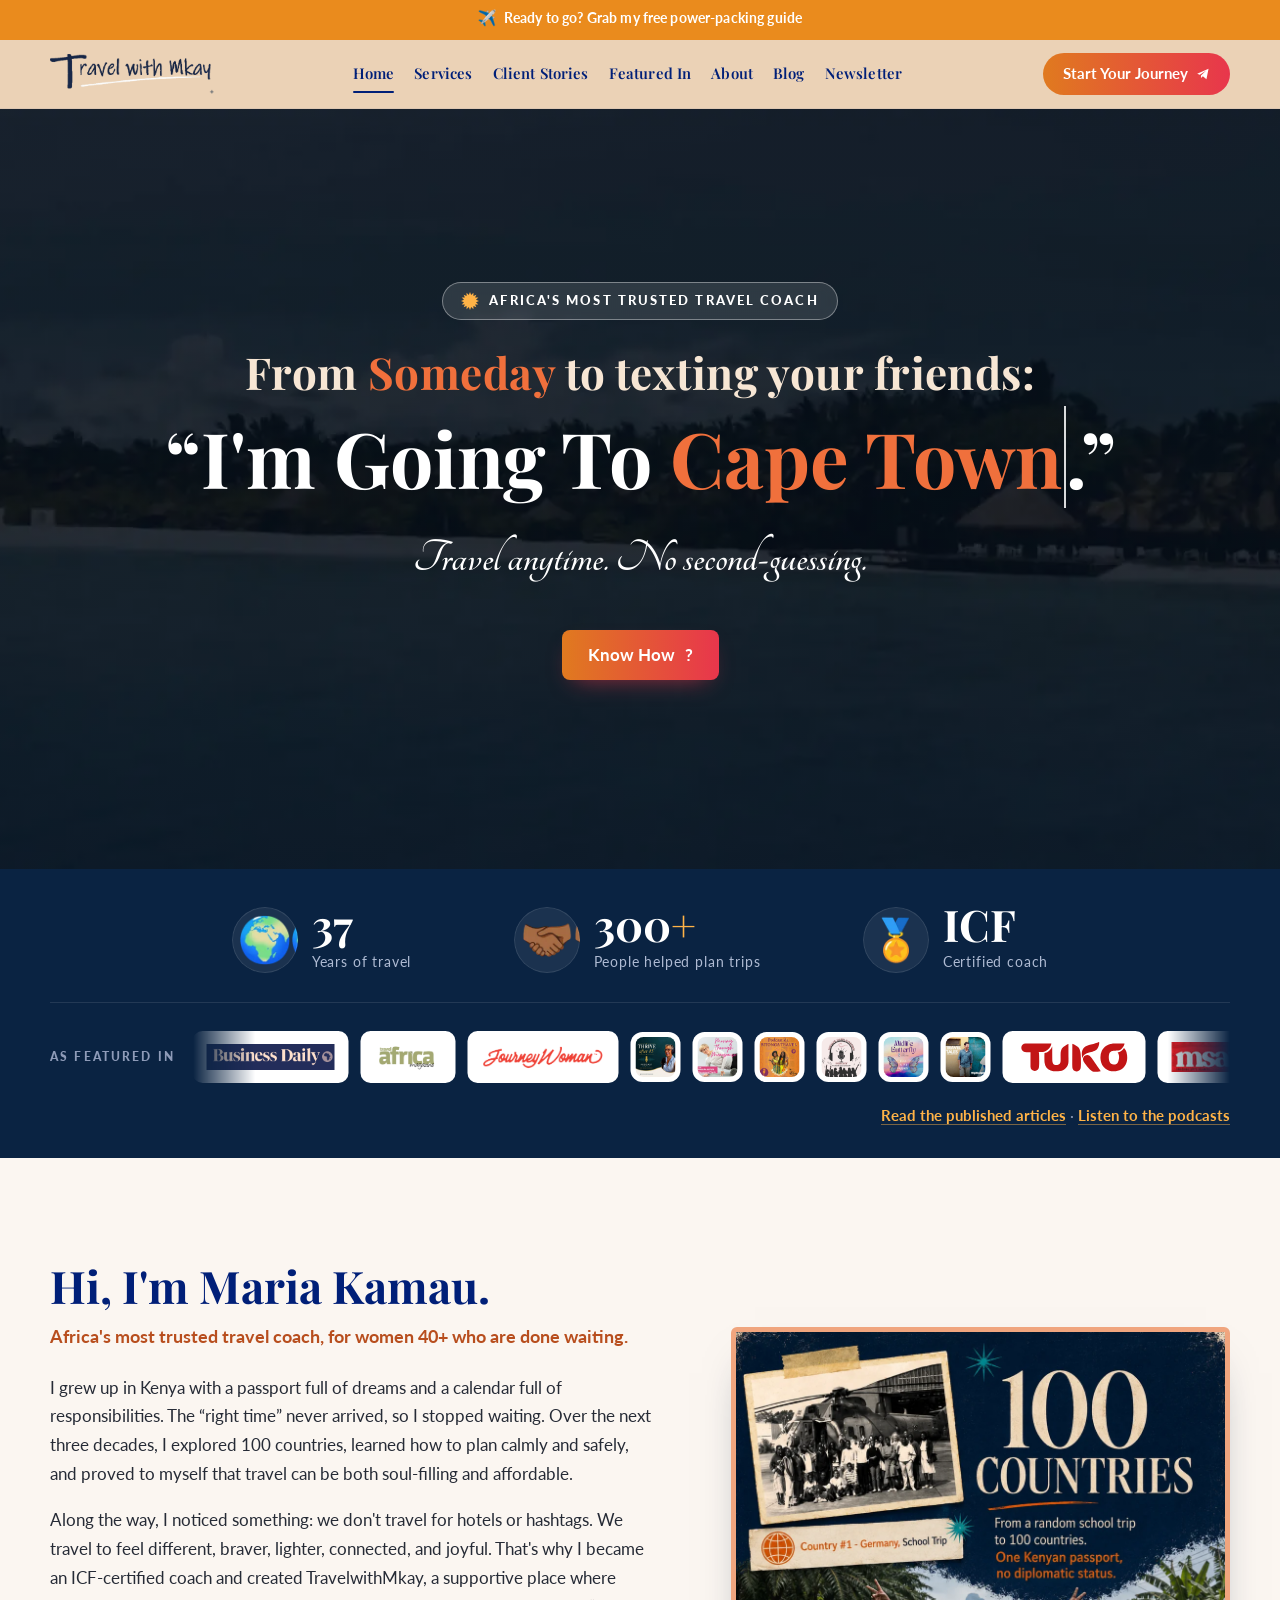
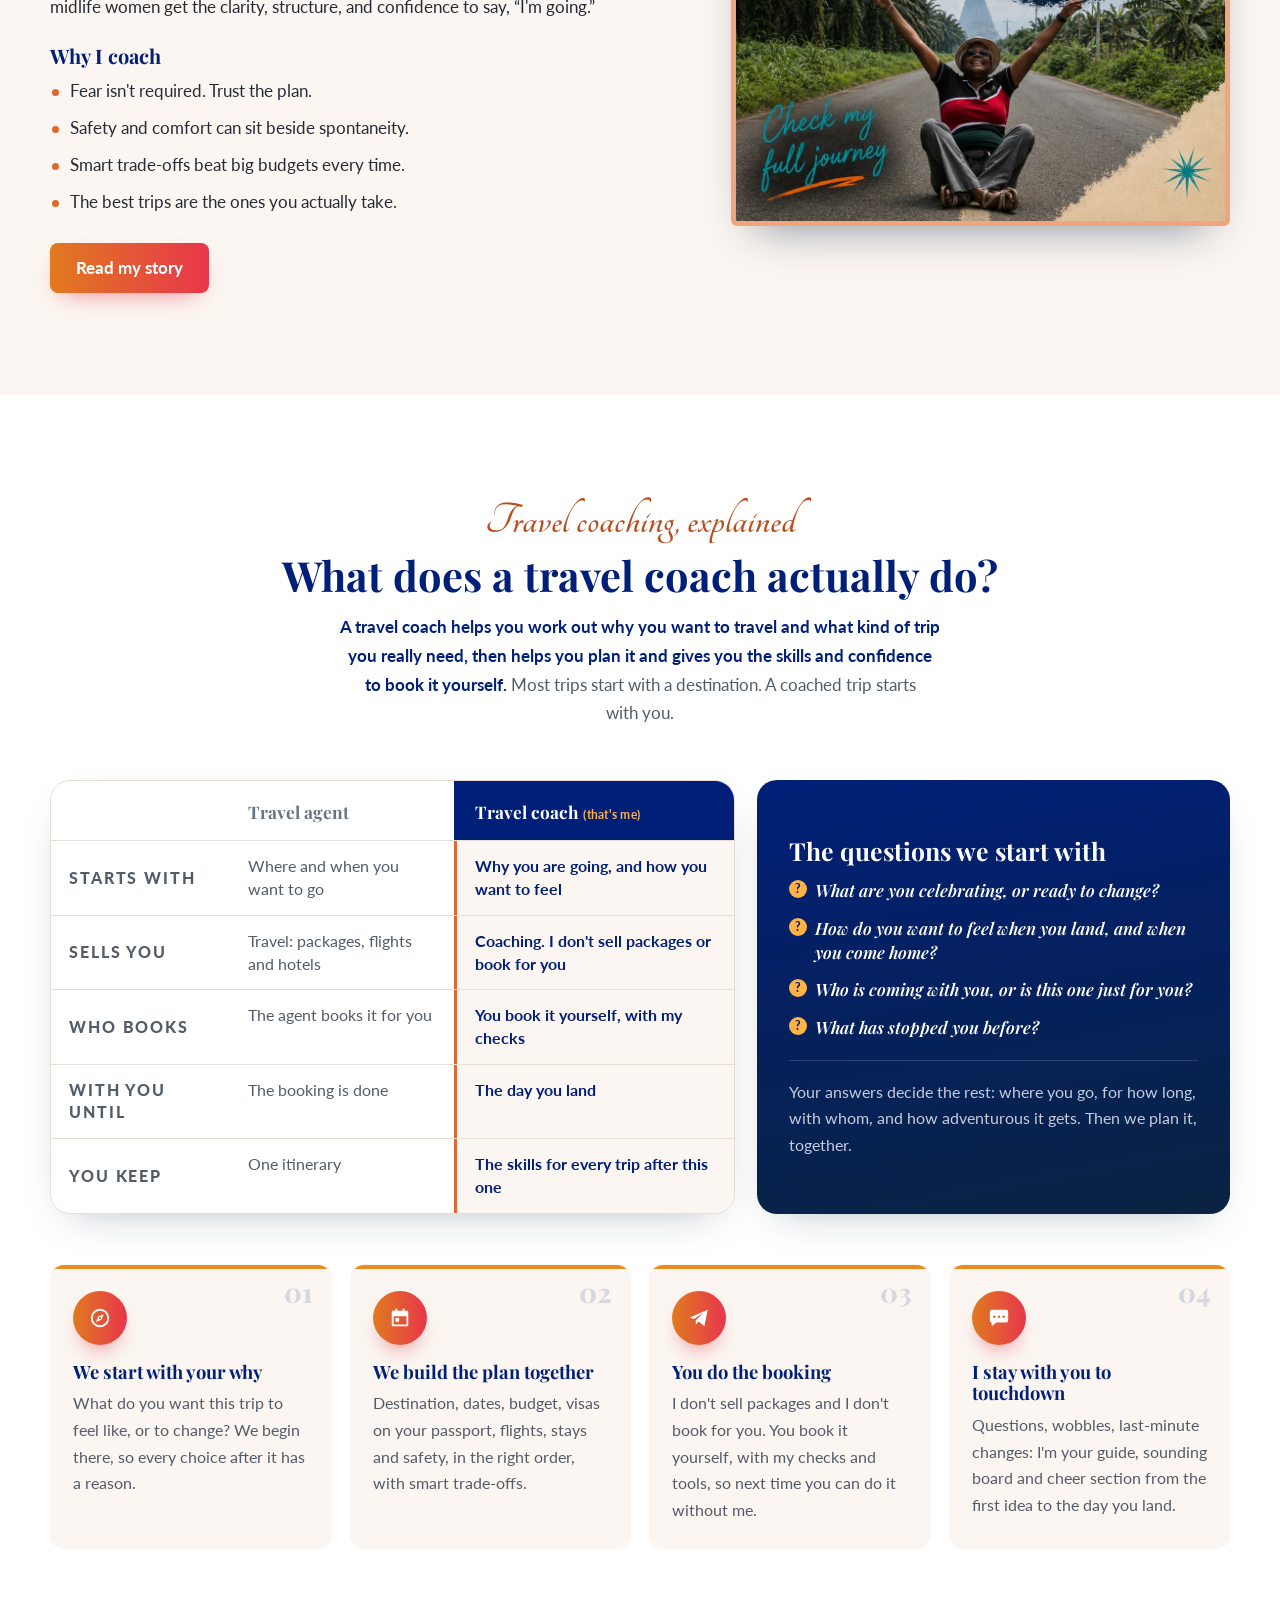
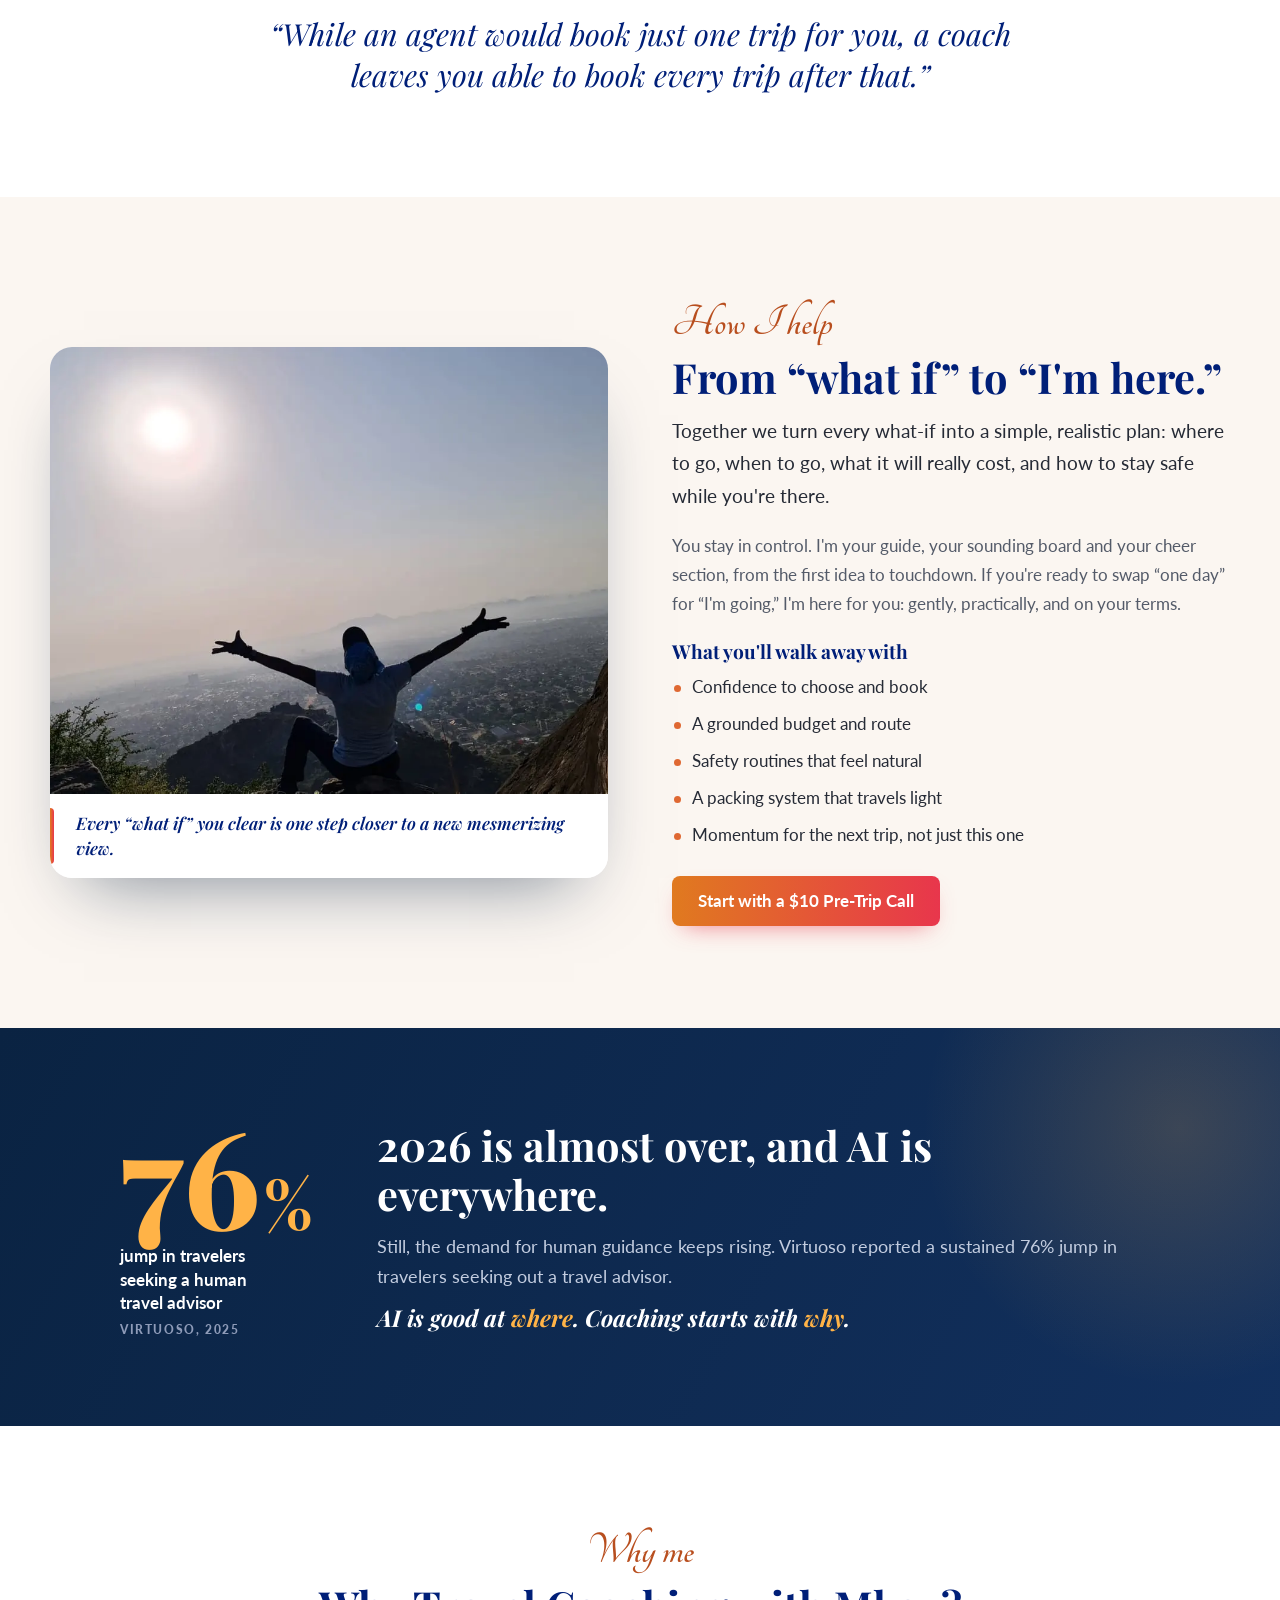
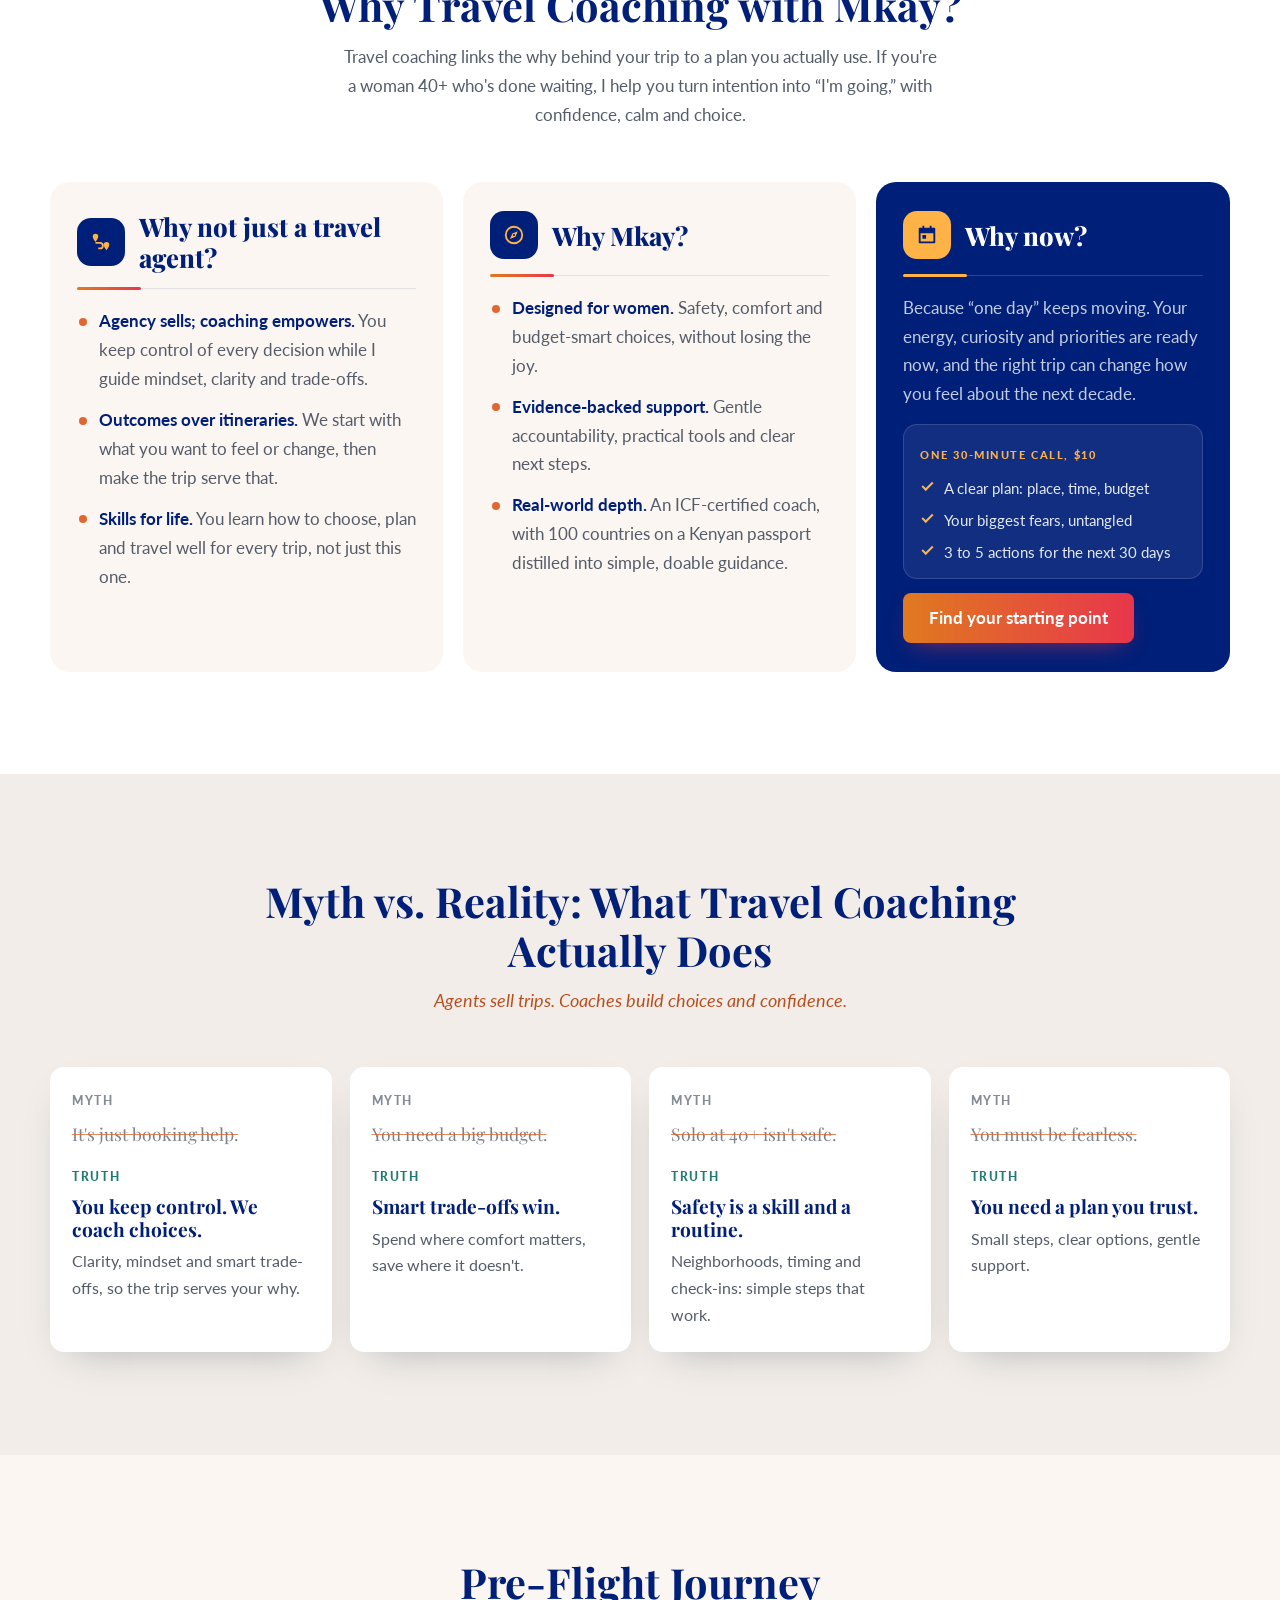
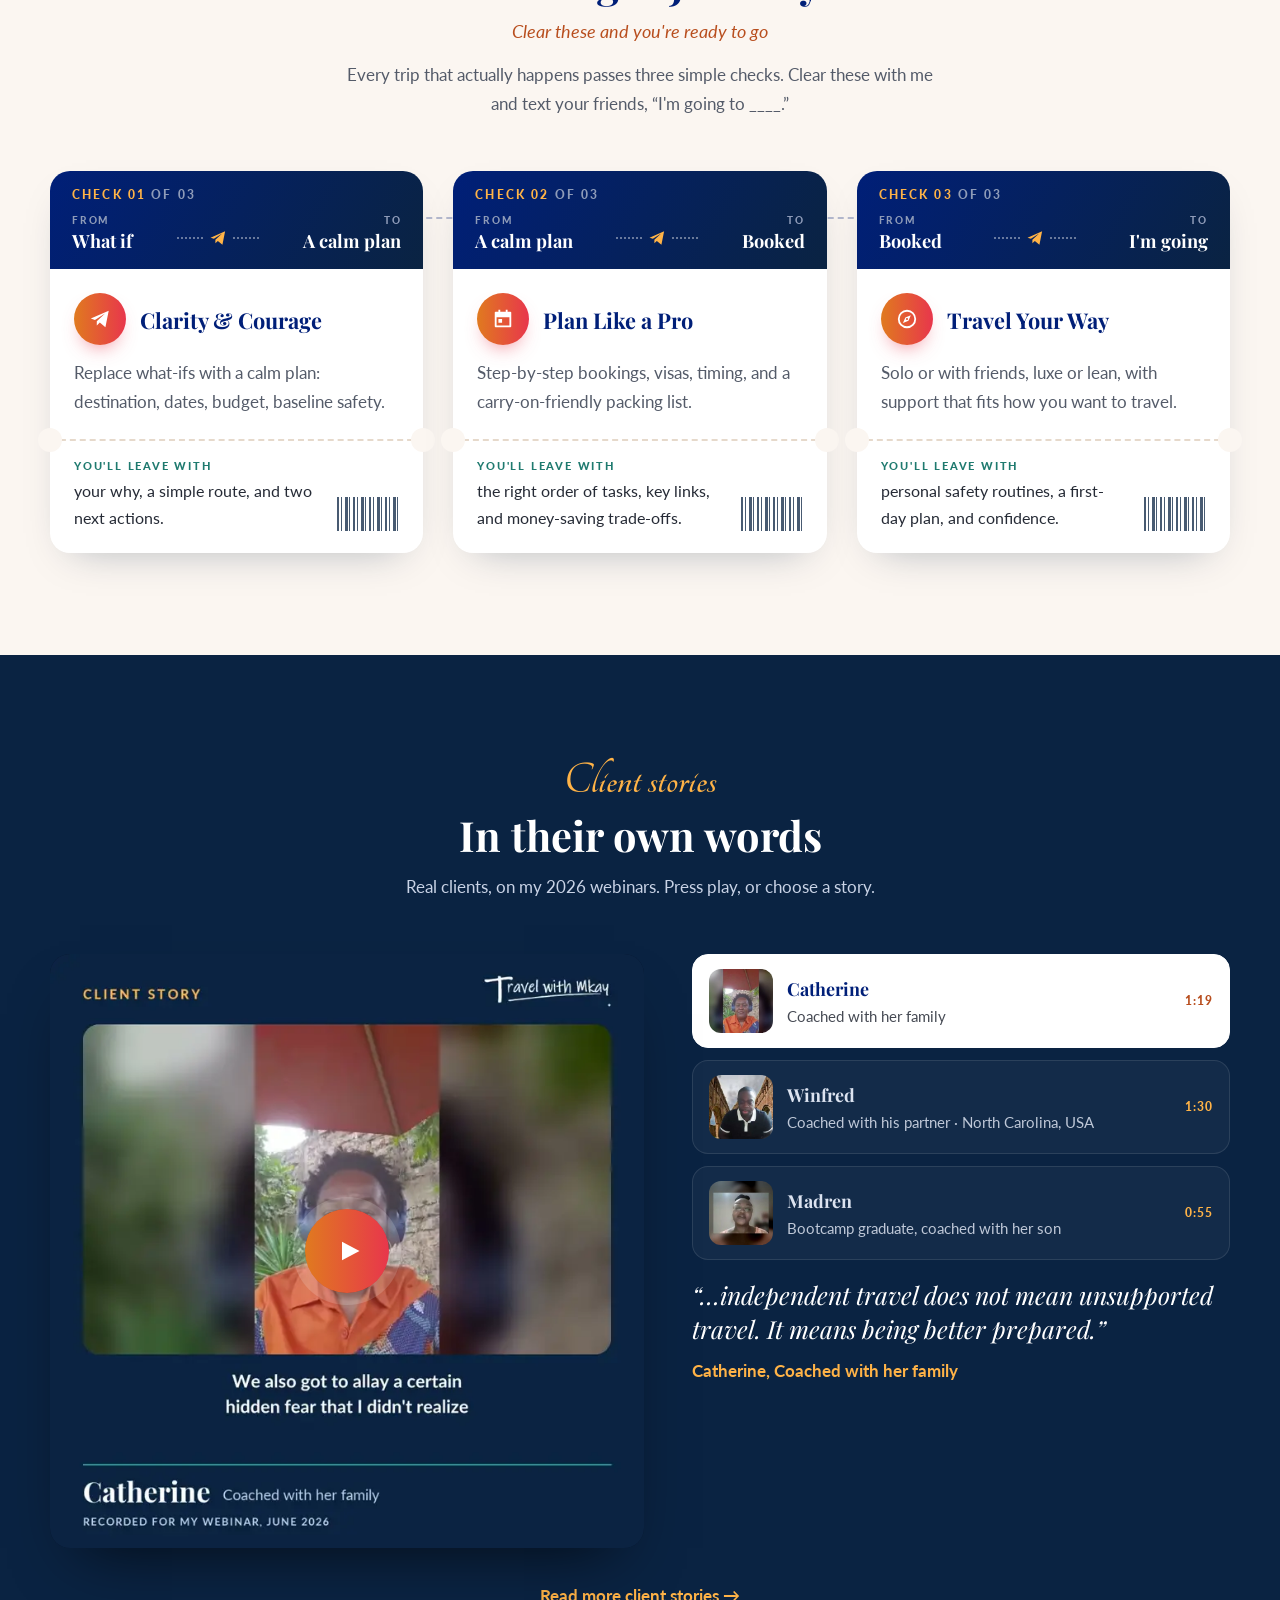
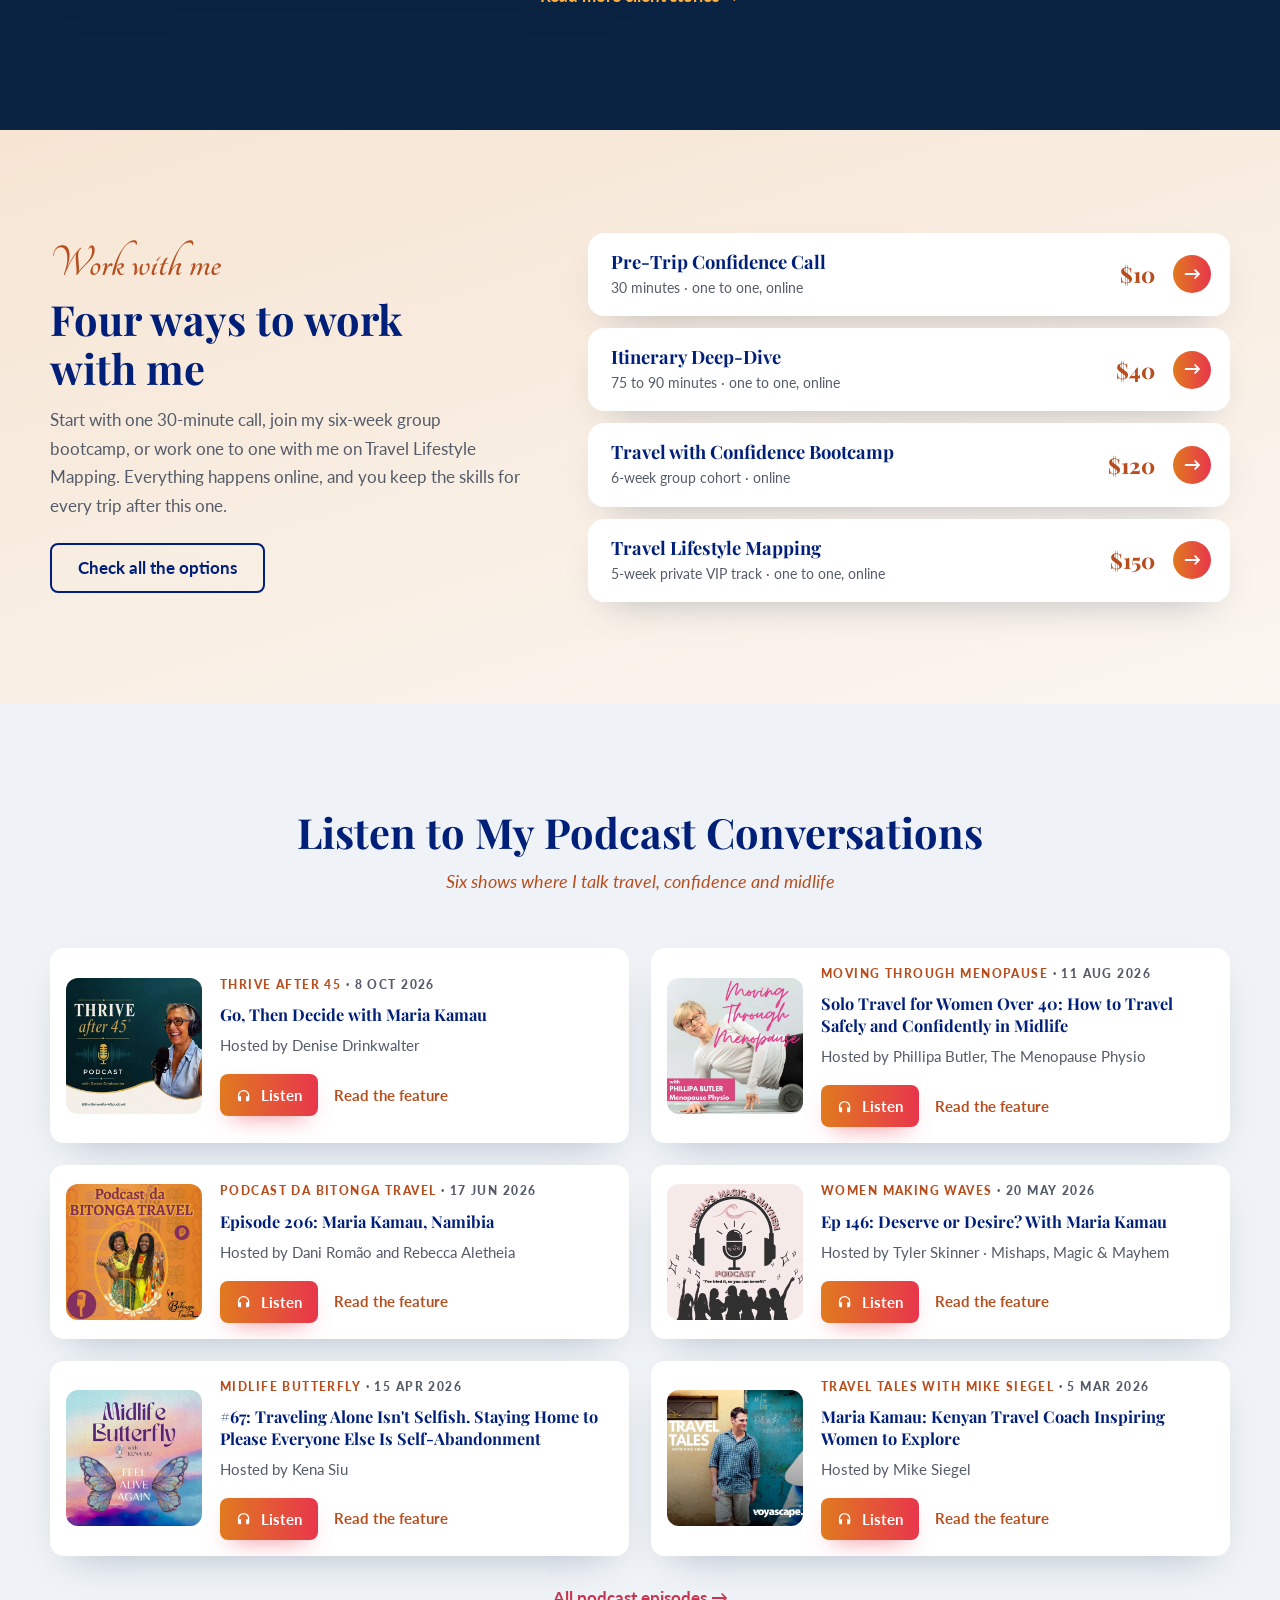
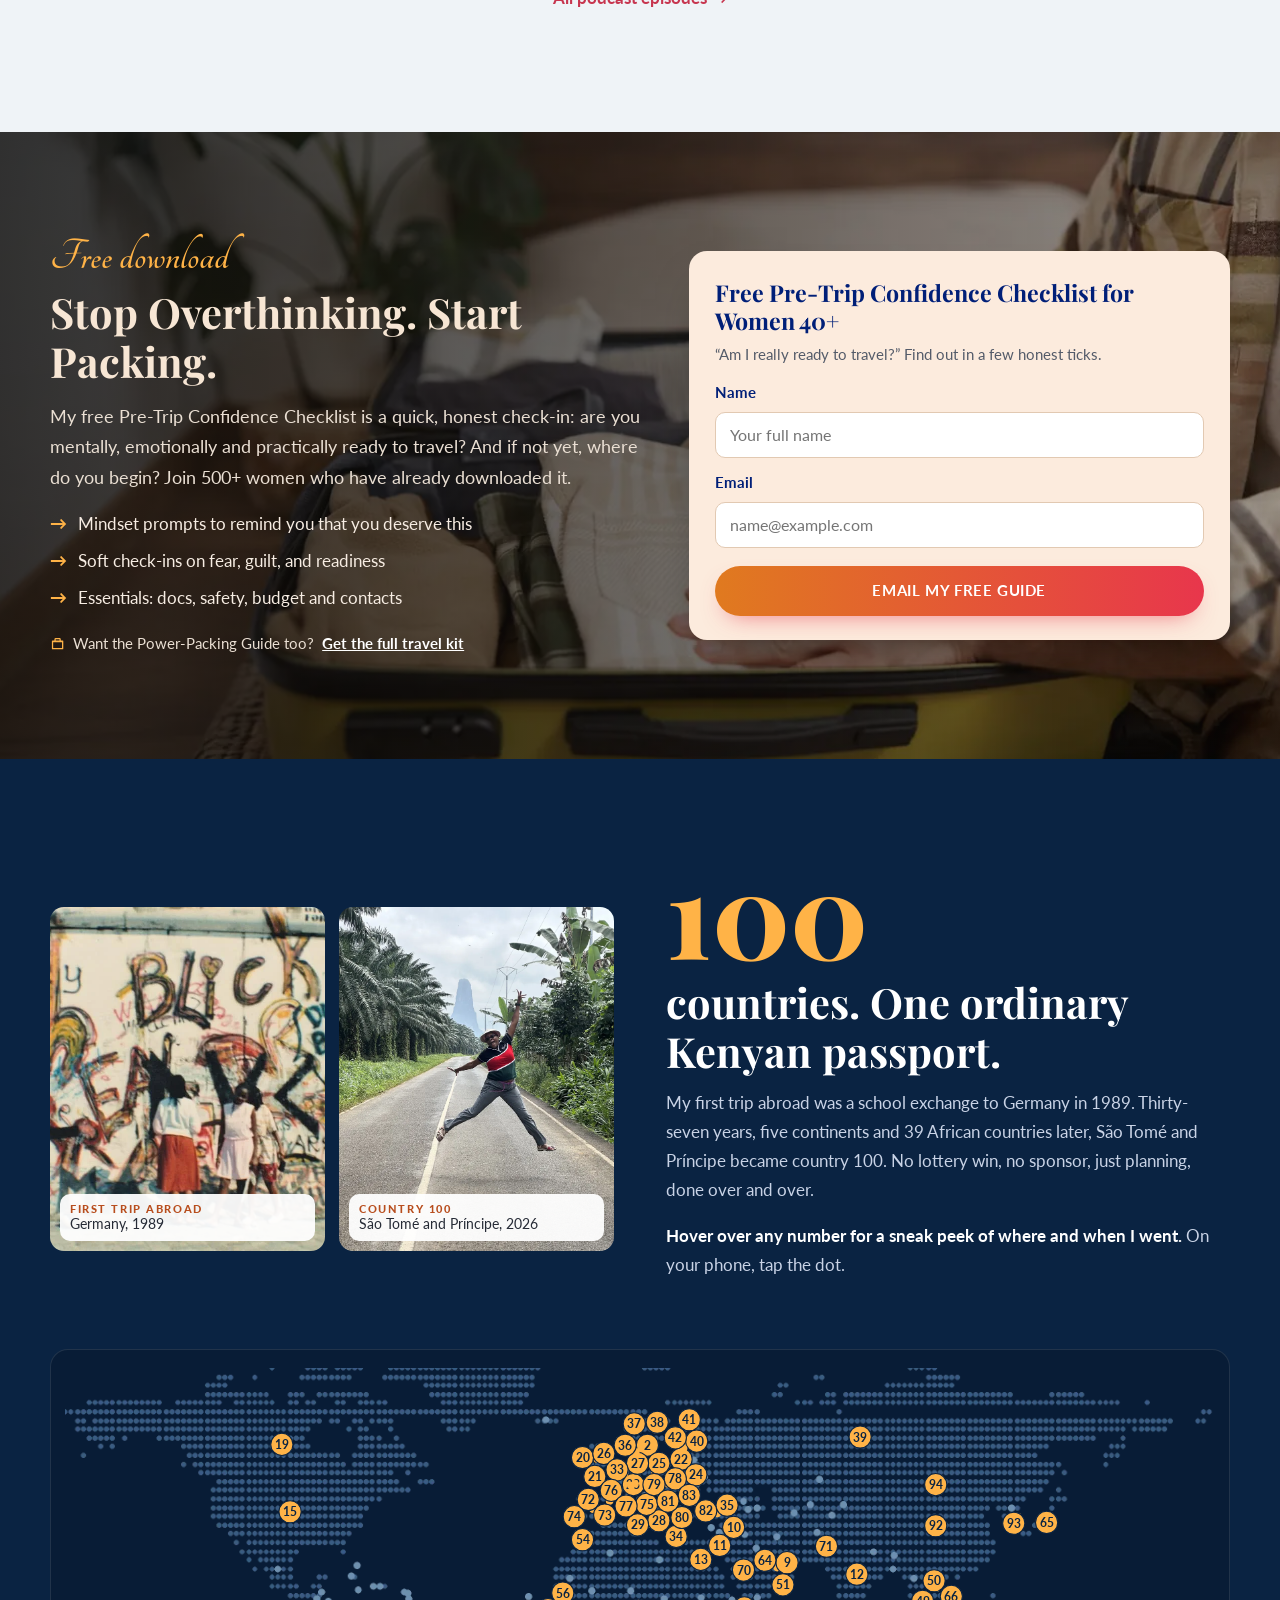
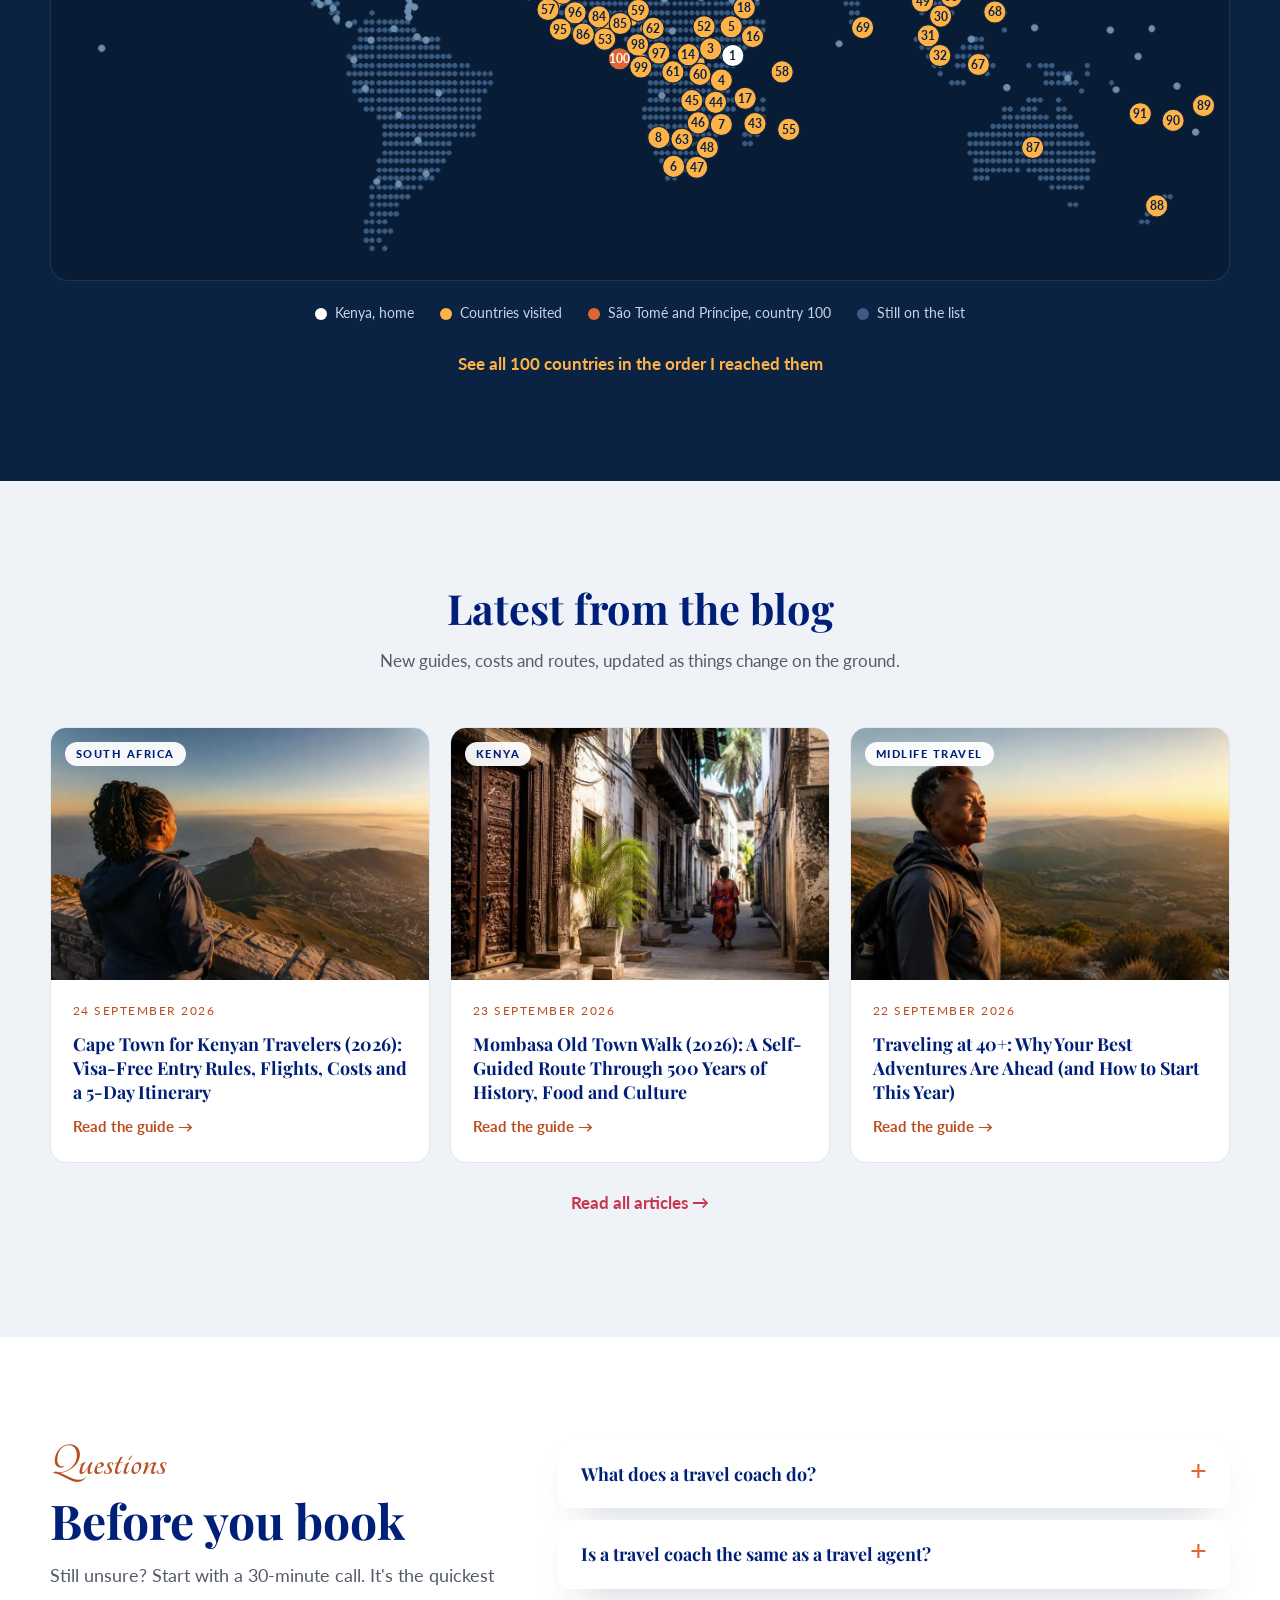
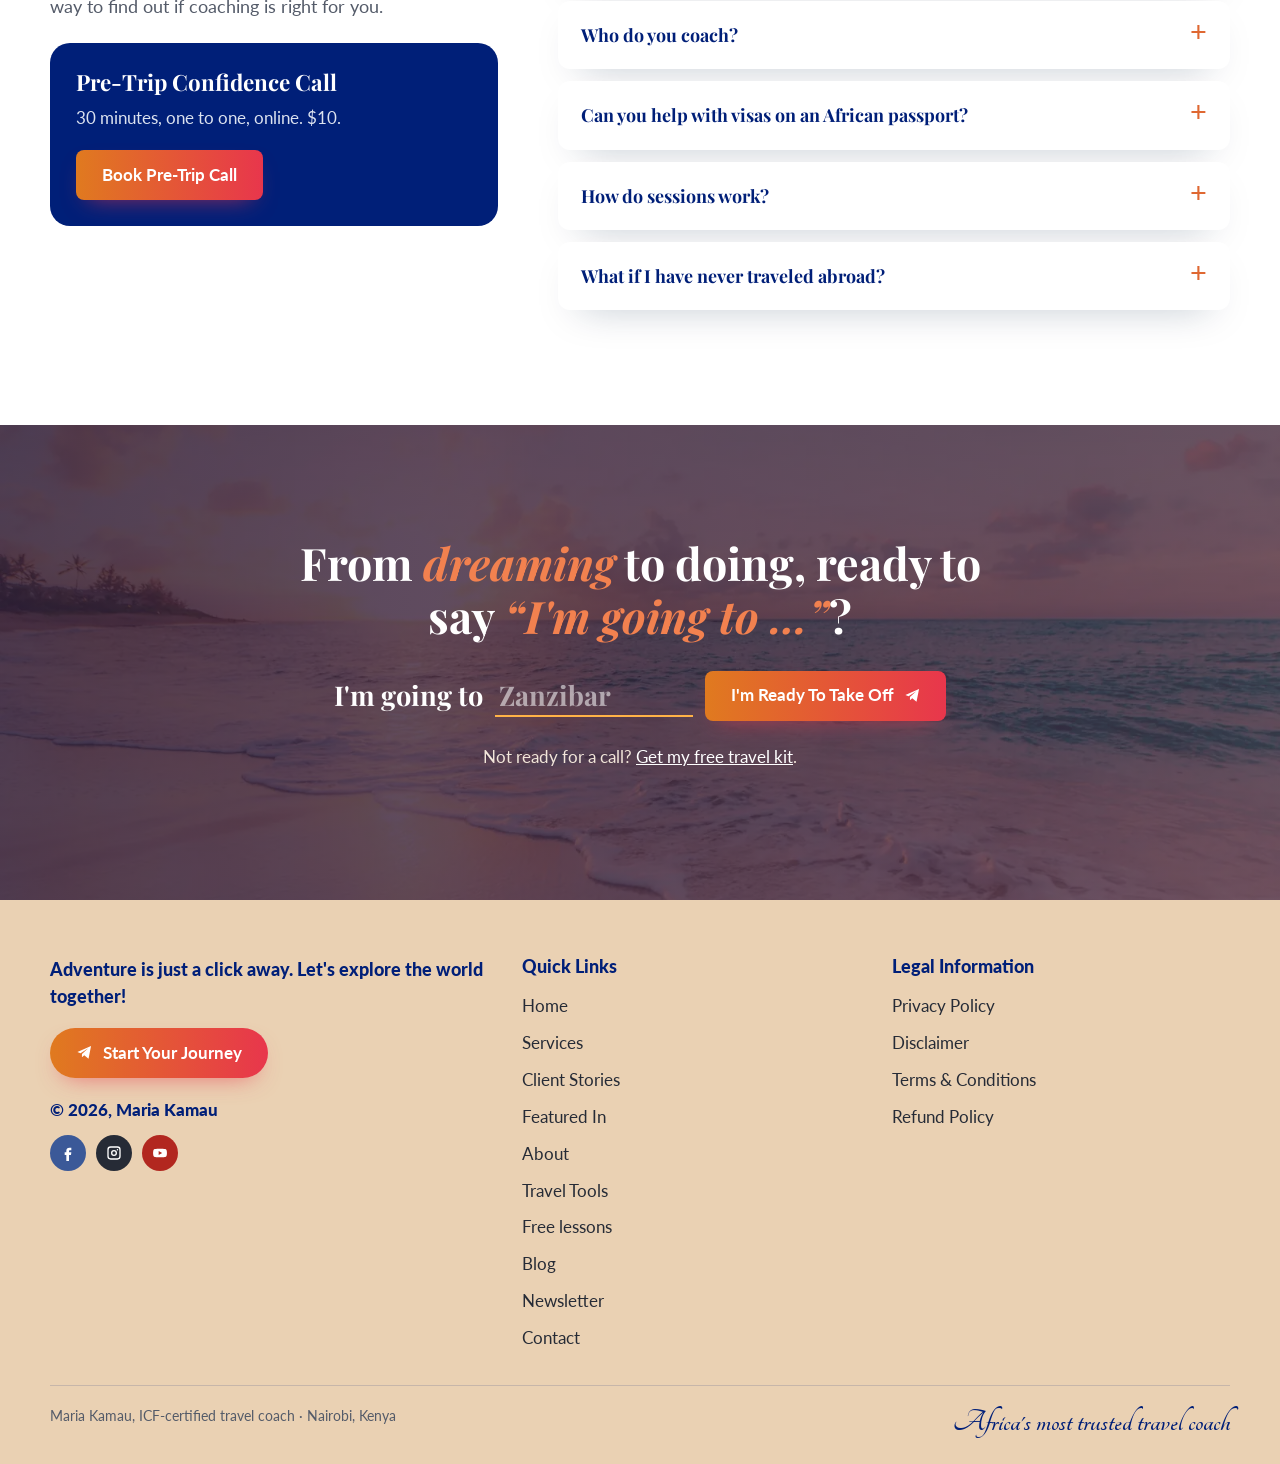
==== commit 5151dfd4: "Remove Grace's video (no consent for video/site/social); her words as text under a changed name Co-A" ====
--- a/index.html
+++ b/index.html
@@ -231,8 +231,6 @@
           <img src="assets/img/v3/face-winfred.jpg" alt="" width="64" height="64" loading="lazy"><span><b>Winfred</b><span class="q">Coached with his partner · North Carolina, USA</span></span><span class="d">1:30</span></button></li>
         <li><button type="button" aria-current="false" data-src="assets/video/madren.mp4" data-poster="assets/video/madren-poster.webp" data-vtt="assets/video/madren.vtt" data-quote="“I thought it was $25, but Maria challenged… we found that traveling on a Kenyan passport to Vietnam is a bit more complex.”" data-who="Madren, Bootcamp graduate, coached with her son">
           <img src="assets/img/v3/face-madren.jpg" alt="" width="64" height="64" loading="lazy"><span><b>Madren</b><span class="q">Bootcamp graduate, coached with her son</span></span><span class="d">0:55</span></button></li>
-        <li><button type="button" aria-current="false" data-src="assets/video/grace.mp4" data-poster="assets/video/grace-poster.webp" data-vtt="assets/video/grace.vtt" data-quote="“Within the first three sessions before we traveled, the whole idea of traveling had changed.”" data-who="Grace, Bootcamp graduate">
-          <img src="assets/img/v3/face-grace.jpg" alt="" width="64" height="64" loading="lazy"><span><b>Grace</b><span class="q">Bootcamp graduate</span></span><span class="d">1:09</span></button></li>
         </ul>
         <div class="now" aria-live="polite"><blockquote>“…independent travel does not mean unsupported travel. It means being better prepared.”</blockquote><cite>Catherine, Coached with her family</cite></div>
       </div>
